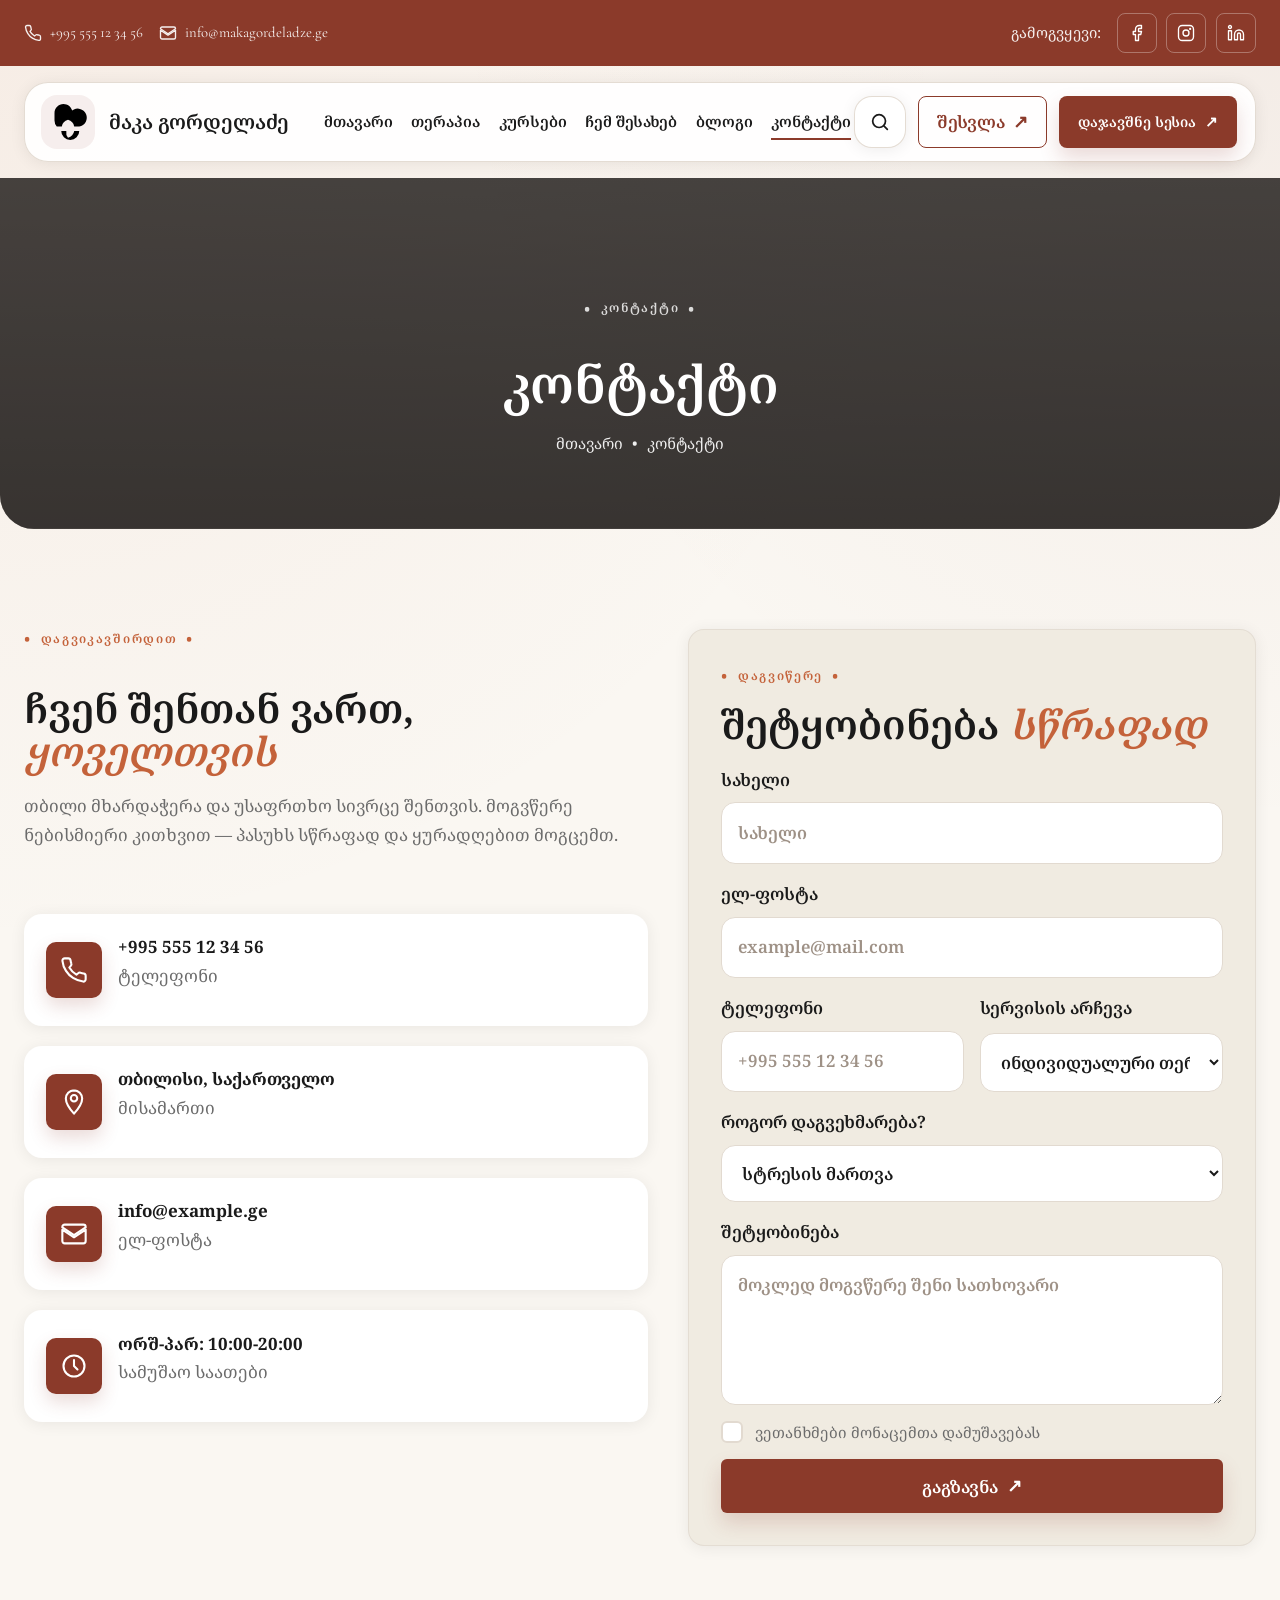
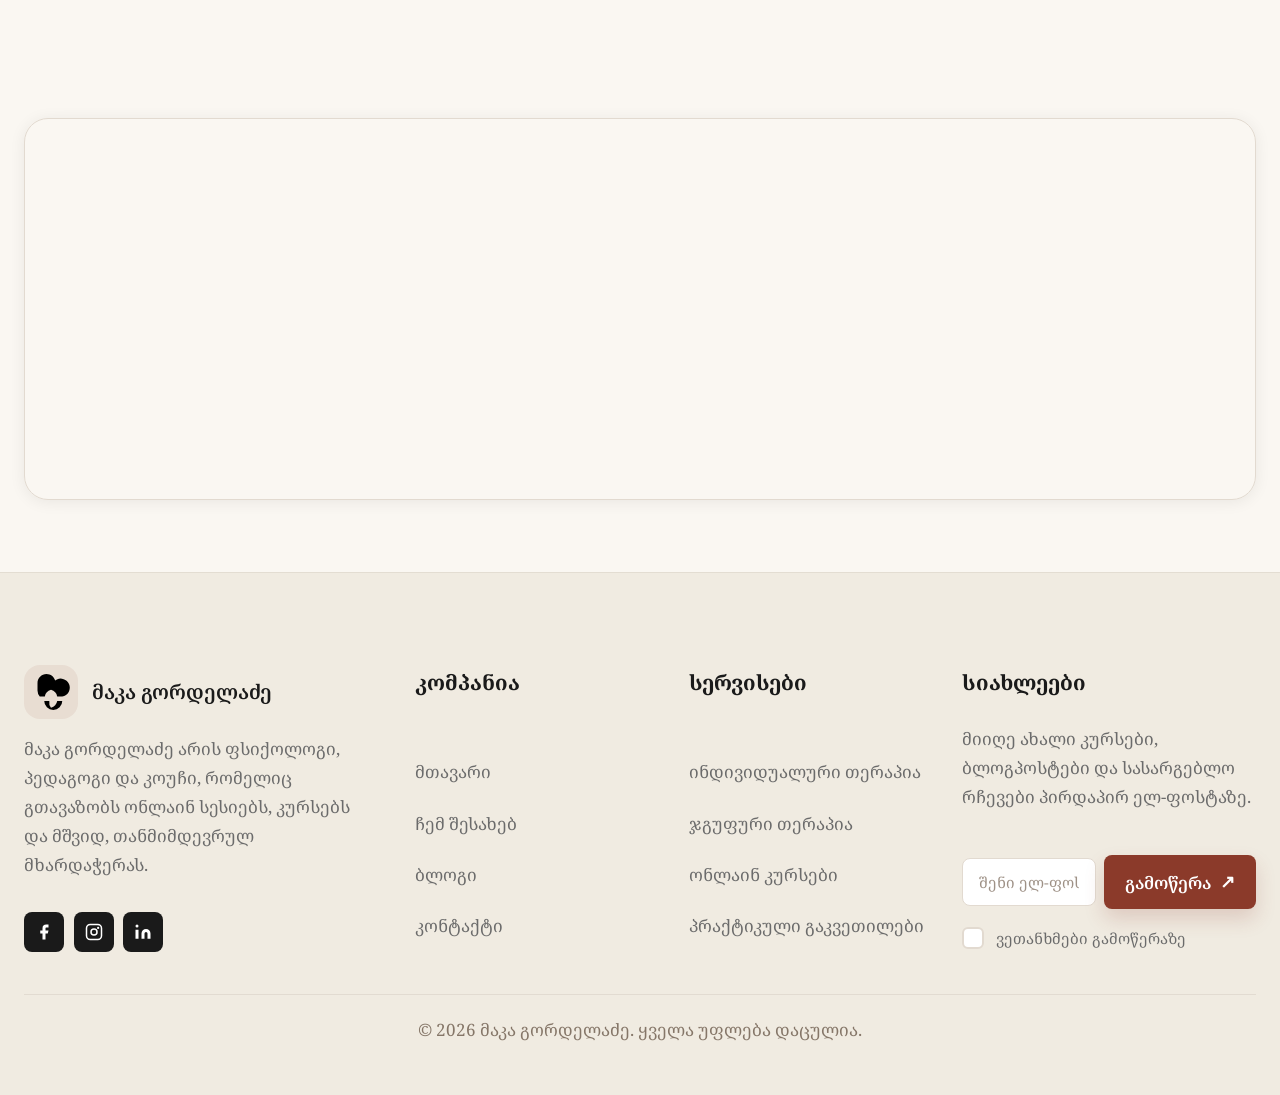
==== contact.html @ b3642e5f "Initial deploy" ====
<!DOCTYPE html>
<html lang="ka">
  <head>
    <meta charset="UTF-8">
    <meta name="viewport" content="width=device-width, initial-scale=1.0">
    <title>კონტაქტი | მაკა გორდელაძე</title>
    <meta name="description" content="დაგვიკავშირდით და მიიღეთ მხარდაჭერა მაკა გორდელაძის ფსიქოლოგიურ და საგანმანათლებლო სერვისებზე.">
    <link rel="stylesheet" href="css/main.css">
    <link rel="stylesheet" href="css/components.css">
    <script src="js/main.js" defer></script>
    <script src="js/auth.js" defer></script>
  </head>
  <body data-page="contact">
    <div data-site-header></div>

    <main class="contact-page">
      <section class="page-hero page-hero--contact">
        <div class="container centered">
          <div class="stack content-width centered animate-on-scroll">
            <span class="section-label" style="justify-content: center; color: rgba(255,255,255,0.82);">კონტაქტი</span>
            <h1>კონტაქტი</h1>
            <div class="breadcrumb" style="justify-content: center;">
              <a href="index.html">მთავარი</a>
              <span class="divider-dot" aria-hidden="true"></span>
              <span>კონტაქტი</span>
            </div>
          </div>
        </div>
      </section>

      <section class="section">
        <div class="container">
          <div class="contact-grid">
            <div class="contact-info stack animate-on-scroll">
              <span class="section-label">დაგვიკავშირდით</span>
              <h2>ჩვენ შენთან ვართ, <em>ყოველთვის</em></h2>
              <p>თბილი მხარდაჭერა და უსაფრთხო სივრცე შენთვის. მოგვწერე ნებისმიერი კითხვით — პასუხს სწრაფად და ყურადღებით მოგცემთ.</p>

              <div class="contact-info__items">
                <div class="contact-info__card">
                  <div class="icon-box">
                    <svg viewBox="0 0 24 24" aria-hidden="true"><path d="M22 16.92v3a2 2 0 0 1-2.18 2 19.77 19.77 0 0 1-8.63-3.07A19.52 19.52 0 0 1 5.15 12.8 19.77 19.77 0 0 1 2.08 4.11 2 2 0 0 1 4.06 2h3a2 2 0 0 1 2 1.72c.12.89.33 1.76.62 2.59a2 2 0 0 1-.45 2.11L8 9.94a16 16 0 0 0 6.06 6.06l1.52-1.23a2 2 0 0 1 2.11-.45c.83.29 1.7.5 2.59.62A2 2 0 0 1 22 16.92z"></path></svg>
                  </div>
                  <div>
                    <strong>+995 555 12 34 56</strong>
                    <p class="muted">ტელეფონი</p>
                  </div>
                </div>
                <div class="contact-info__card">
                  <div class="icon-box">
                    <svg viewBox="0 0 24 24" aria-hidden="true"><path d="M12 2C8.13 2 5 5.13 5 9c0 5.25 7 13 7 13s7-7.75 7-13c0-3.87-3.13-7-7-7zm0 9.5A2.5 2.5 0 1 1 12 6a2.5 2.5 0 0 1 0 5.5z"></path></svg>
                  </div>
                  <div>
                    <strong>თბილისი, საქართველო</strong>
                    <p class="muted">მისამართი</p>
                  </div>
                </div>
                <div class="contact-info__card">
                  <div class="icon-box">
                    <svg viewBox="0 0 24 24" aria-hidden="true"><path d="M4 4h16a2 2 0 0 1 2 2v.4L12 13 2 6.4V6a2 2 0 0 1 2-2z"></path><path d="M22 8.3V18a2 2 0 0 1-2 2H4a2 2 0 0 1-2-2V8.3l9.4 6.27a1 1 0 0 0 1.2 0L22 8.3z"></path></svg>
                  </div>
                  <div>
                    <strong>info@example.ge</strong>
                    <p class="muted">ელ-ფოსტა</p>
                  </div>
                </div>
                <div class="contact-info__card">
                  <div class="icon-box">
                    <svg viewBox="0 0 24 24" aria-hidden="true"><path d="M12 7v5l3 3"></path><circle cx="12" cy="12" r="9"></circle></svg>
                  </div>
                  <div>
                    <strong>ორშ-პარ: 10:00-20:00</strong>
                    <p class="muted">სამუშაო საათები</p>
                  </div>
                </div>
              </div>
            </div>

            <div class="contact-form card animate-on-scroll">
              <span class="section-label">დაგვიწერე</span>
              <h2>შეტყობინება <em>სწრაფად</em></h2>
              <form class="contact-form__body" data-contact-form novalidate>
                <div class="form-grid">
                  <label class="form-field">
                    <span>სახელი</span>
                    <input class="input" type="text" name="name" placeholder="სახელი" required>
                  </label>
                  <label class="form-field">
                    <span>ელ-ფოსტა</span>
                    <input class="input" type="email" name="email" placeholder="example@mail.com" required>
                  </label>
                </div>
                <div class="form-grid form-grid--two">
                  <label class="form-field">
                    <span>ტელეფონი</span>
                    <input class="input" type="tel" name="phone" placeholder="+995 555 12 34 56">
                  </label>
                  <label class="form-field">
                    <span>სერვისის არჩევა</span>
                    <select class="input" name="service">
                      <option>ინდივიდუალური თერაპია</option>
                      <option>ჯგუფური თერაპია</option>
                      <option>კურსები</option>
                      <option>კონსულტაცია</option>
                    </select>
                  </label>
                </div>
                <label class="form-field">
                  <span>როგორ დაგვეხმარება?</span>
                  <select class="input" name="topic">
                    <option>სტრესის მართვა</option>
                    <option>პიროვნული განვითარება</option>
                    <option>ურთიერთობები</option>
                    <option>სხვა</option>
                  </select>
                </label>
                <label class="form-field">
                  <span>შეტყობინება</span>
                  <textarea class="input" name="message" rows="4" placeholder="მოკლედ მოგვწერე შენი სათხოვარი" required></textarea>
                </label>
                <label class="custom-checkbox">
                  <input type="checkbox" id="consent" name="agreement" required>
                  <span class="checkmark"></span>
                  <span class="label-text">ვეთანხმები მონაცემთა დამუშავებას</span>
                </label>
                <button class="btn btn-primary" type="submit">გაგზავნა <span class="btn-arrow">↗</span></button>
                <div class="form-success" data-contact-success hidden>
                  შეტყობინება მიღებულია. პასუხს მალე მიიღებ.
                </div>
              </form>
            </div>
          </div>
        </div>
      </section>

      <section class="section-sm">
        <div class="container">
          <div class="map-card">
            <iframe
              title="Tbilisi Map"
              src="https://maps.google.com/maps?q=Tbilisi,Georgia&output=embed"
              loading="lazy"
            ></iframe>
          </div>
        </div>
      </section>
    </main>

    <div data-site-footer></div>
  </body>
</html>
---- css/main.css ----
@import url("https://fonts.googleapis.com/css2?family=Cormorant+Garamond:wght@400;500;600;700&family=Noto+Serif+Georgian:wght@400;500;600;700&display=swap");

:root {
  --color-bg: #faf7f2;
  --color-bg-alt: #f0ebe1;
  --color-primary: #8b3a2a;
  --color-primary-lt: #c4623a;
  --color-text: #1a1a1a;
  --color-text-muted: #6b6b6b;
  --color-white: #ffffff;
  --color-border: #e2dad0;
  --color-card-bg: #ffffff;
  --color-dark: #201613;
  --color-success: #3f8d5a;
  --color-success-bg: #eef8f1;
  --color-warning: #b67a21;
  --color-warning-bg: #fff6e8;
  --color-error: #b4463a;
  --color-error-bg: #fff0ee;
  --color-overlay: rgba(17, 14, 12, 0.54);
  --shadow: 0 2px 16px rgba(0, 0, 0, 0.07);
  --shadow-lg: 0 18px 42px rgba(37, 25, 19, 0.12);
  --radius-xs: 6px;
  --radius-sm: 10px;
  --radius-md: 16px;
  --radius-lg: 24px;
  --radius-round: 999px;
  --container: 1280px;
  --header-offset: 112px;
  --search-dropdown-top: 112px;
  --transition: 0.26s ease;
}

*,
*::before,
*::after {
  box-sizing: border-box;
}

html {
  scroll-behavior: smooth;
}

body {
  margin: 0;
  min-height: 100vh;
  background:
    radial-gradient(circle at top left, rgba(196, 98, 58, 0.07), transparent 32%),
    radial-gradient(circle at top right, rgba(139, 58, 42, 0.06), transparent 28%),
    var(--color-bg);
  color: var(--color-text-muted);
  font-family: "Noto Serif Georgian", Georgia, serif;
  font-size: 17px;
  line-height: 1.7;
  text-rendering: optimizeLegibility;
}

:lang(ka),
body,
p,
a,
li,
span,
button,
input,
select,
textarea,
nav {
  font-family: "Noto Serif Georgian", Georgia, serif;
}

h1,
h2,
h3,
h4,
h5,
h6 {
  font-family: "Cormorant Garamond", "Noto Serif Georgian", Georgia, serif;
}

:lang(en),
:lang(la),
:lang(fr),
:lang(de),
.latin,
[data-latin] {
  font-family: "Cormorant Garamond", Georgia, serif;
}

body.modal-open,
body.nav-open,
body.is-locked {
  overflow: hidden;
}

::selection {
  background: rgba(196, 98, 58, 0.24);
  color: var(--color-text);
}

img,
picture,
video,
iframe,
svg {
  display: block;
  max-width: 100%;
}

img,
picture,
video,
iframe {
  border-radius: var(--radius-md);
  object-fit: cover;
}

a {
  color: inherit;
  text-decoration: none;
  transition:
    color var(--transition),
    border-color var(--transition),
    opacity var(--transition),
    transform var(--transition);
}

a:hover {
  color: var(--color-primary);
}

button,
input,
select,
textarea {
  font: inherit;
}

button {
  padding: 0;
  border: 0;
  background: none;
  color: inherit;
  cursor: pointer;
}

input,
select,
textarea {
  width: 100%;
  border: 1px solid var(--color-border);
  border-radius: 14px;
  background: var(--color-white);
  color: var(--color-text);
  padding: 0.95rem 1rem;
  transition:
    border-color var(--transition),
    box-shadow var(--transition),
    background-color var(--transition);
}

input::placeholder,
textarea::placeholder {
  color: #9e9186;
}

input:focus,
select:focus,
textarea:focus,
button:focus-visible,
a:focus-visible {
  outline: none;
  border-color: rgba(139, 58, 42, 0.45);
  box-shadow: 0 0 0 4px rgba(139, 58, 42, 0.12);
}

textarea {
  min-height: 150px;
  resize: vertical;
}

hr {
  margin: 0;
  border: 0;
  border-top: 1px solid rgba(226, 218, 208, 0.9);
}

ul,
ol {
  margin: 0;
  padding: 0;
  list-style: none;
}

p {
  margin: 0 0 1rem;
}

h1,
h2,
h3,
h4,
h5,
h6 {
  margin: 0;
  color: var(--color-text);
  font-weight: 600;
  line-height: 1.08;
}

h1 {
  font-size: clamp(3rem, 4.2vw, 52px);
}

h2 {
  font-size: clamp(2.25rem, 3.4vw, 40px);
}

h3 {
  font-size: clamp(1.55rem, 2.4vw, 26px);
}

h4 {
  font-size: clamp(1.2rem, 1.8vw, 22px);
}

em {
  color: var(--color-primary-lt);
  font-style: italic;
}

strong {
  color: var(--color-text);
}

code {
  padding: 0.12rem 0.42rem;
  border-radius: 8px;
  background: rgba(139, 58, 42, 0.08);
  color: var(--color-primary);
  font-family: "Courier New", Courier, monospace;
  font-size: 0.92em;
}

.container {
  width: min(100% - 48px, var(--container));
  margin-inline: auto;
}

.section {
  padding: 100px 0;
}

.section-sm {
  padding: 72px 0;
}

.section-alt {
  background: var(--color-bg-alt);
}

.section-dark {
  background: var(--color-dark);
  color: rgba(255, 255, 255, 0.82);
}

.section-dark h1,
.section-dark h2,
.section-dark h3,
.section-dark h4,
.section-dark strong {
  color: var(--color-white);
}

.stack {
  display: grid;
  gap: 1.25rem;
}

.stack-sm {
  display: grid;
  gap: 0.75rem;
}

.cluster {
  display: flex;
  align-items: center;
  flex-wrap: wrap;
  gap: 0.75rem;
}

.space-between {
  display: flex;
  align-items: center;
  justify-content: space-between;
  gap: 1.5rem;
}

.grid {
  display: grid;
  gap: 1.5rem;
}

.grid-2 {
  grid-template-columns: repeat(2, minmax(0, 1fr));
}

.grid-3 {
  grid-template-columns: repeat(3, minmax(0, 1fr));
}

.grid-4 {
  grid-template-columns: repeat(4, minmax(0, 1fr));
}

.auto-grid {
  display: grid;
  grid-template-columns: repeat(auto-fit, minmax(250px, 1fr));
  gap: 1.5rem;
}

.split-layout {
  display: grid;
  grid-template-columns: minmax(0, 1fr) minmax(320px, 0.95fr);
  gap: clamp(2rem, 4vw, 4.5rem);
  align-items: center;
}

.split-layout--wide {
  grid-template-columns: minmax(0, 1.1fr) minmax(0, 0.9fr);
}

.content-width {
  width: min(100%, 760px);
}

.centered {
  text-align: center;
  margin-inline: auto;
}

.section-label {
  display: inline-flex;
  align-items: center;
  gap: 0.55rem;
  margin-bottom: 1rem;
  color: var(--color-primary-lt);
  text-transform: uppercase;
  letter-spacing: 0.14em;
  font-size: 0.76rem;
  font-weight: 600;
}

.section-label::before,
.section-label::after {
  content: "•";
  font-size: 1rem;
  line-height: 1;
}

.section-heading {
  display: grid;
  gap: 1.15rem;
  margin-bottom: 2.25rem;
}

.section-heading p {
  width: min(100%, 650px);
}

.muted {
  color: var(--color-text-muted);
}

.lead {
  font-size: 1.1rem;
}

.eyebrow {
  color: var(--color-primary-lt);
  font-size: 0.88rem;
  letter-spacing: 0.08em;
  text-transform: uppercase;
}

.surface {
  background: rgba(255, 255, 255, 0.72);
  backdrop-filter: blur(8px);
  border: 1px solid rgba(226, 218, 208, 0.85);
  box-shadow: var(--shadow);
}

.card {
  background: var(--color-card-bg);
  border: 1px solid rgba(226, 218, 208, 0.8);
  border-radius: var(--radius-md);
  box-shadow: var(--shadow);
  padding: clamp(1.35rem, 3vw, 2rem);
}

.card--accent {
  background:
    linear-gradient(180deg, rgba(139, 58, 42, 0.94), rgba(111, 41, 29, 0.92)),
    var(--color-primary);
  border-color: transparent;
  color: rgba(255, 255, 255, 0.88);
}

.card--accent h2,
.card--accent h3,
.card--accent h4,
.card--accent strong {
  color: var(--color-white);
}

.card--soft {
  background: linear-gradient(180deg, #fffefb 0%, #faf4ec 100%);
}

.media-frame {
  position: relative;
  overflow: hidden;
  border-radius: var(--radius-lg);
  box-shadow: var(--shadow-lg);
}

.media-frame img,
.media-frame video,
.media-frame iframe {
  width: 100%;
  height: 100%;
}

.overlay-card {
  position: relative;
  overflow: hidden;
  isolation: isolate;
}

.overlay-card::after {
  content: "";
  position: absolute;
  inset: 0;
  background: linear-gradient(180deg, rgba(19, 15, 13, 0.08), rgba(19, 15, 13, 0.78));
  z-index: 0;
}

.overlay-card > * {
  position: relative;
  z-index: 1;
}

.badge,
.pill {
  display: inline-flex;
  align-items: center;
  justify-content: center;
  gap: 0.35rem;
  padding: 0.45rem 0.82rem;
  border-radius: var(--radius-round);
  font-size: 0.82rem;
  line-height: 1;
  font-weight: 600;
}

.badge {
  background: rgba(139, 58, 42, 0.08);
  color: var(--color-primary);
}

.badge-free {
  background: rgba(63, 141, 90, 0.12);
  color: var(--color-success);
}

.badge-paid {
  background: rgba(139, 58, 42, 0.12);
  color: var(--color-primary);
}

.badge-warning {
  background: rgba(182, 122, 33, 0.12);
  color: var(--color-warning);
}

.pill-outline {
  border: 1px solid rgba(139, 58, 42, 0.18);
  background: transparent;
  color: var(--color-primary);
}

.btn {
  display: inline-flex;
  align-items: center;
  justify-content: center;
  gap: 0.55rem;
  min-height: 54px;
  padding: 14px 28px;
  border-radius: var(--radius-xs);
  border: 1px solid transparent;
  font-weight: 600;
  line-height: 1;
  transition:
    transform var(--transition),
    background-color var(--transition),
    color var(--transition),
    box-shadow var(--transition),
    border-color var(--transition);
}

.btn:hover {
  transform: translateY(-2px);
}

.btn:active {
  transform: translateY(0);
}

.btn-primary {
  background: var(--color-primary);
  color: var(--color-white);
  box-shadow: 0 10px 20px rgba(139, 58, 42, 0.18);
}

.btn-primary:hover {
  background: #7b3123;
  color: var(--color-white);
}

.btn-outline {
  border-color: var(--color-primary);
  color: var(--color-primary);
  background: transparent;
}

.btn-outline:hover {
  background: rgba(139, 58, 42, 0.07);
}

.btn-light {
  background: var(--color-white);
  color: var(--color-text);
  box-shadow: var(--shadow);
}

.btn-round {
  width: 92px;
  height: 92px;
  padding: 0;
  border-radius: 50%;
}

.btn-arrow {
  font-size: 1.05em;
  line-height: 1;
}

.link-arrow {
  display: inline-flex;
  align-items: center;
  gap: 0.45rem;
  color: var(--color-primary);
  font-weight: 600;
}

.link-arrow:hover {
  gap: 0.7rem;
}

.icon-box {
  flex: 0 0 auto;
  width: 56px;
  height: 56px;
  display: inline-flex;
  align-items: center;
  justify-content: center;
  background: var(--color-primary);
  border-radius: var(--radius-sm);
  box-shadow: 0 8px 18px rgba(139, 58, 42, 0.18);
}

.icon-box svg {
  width: 28px;
  height: 28px;
  fill: none;
  stroke: var(--color-white);
  stroke-width: 1.8;
  stroke-linecap: round;
  stroke-linejoin: round;
}

.icon-row {
  display: grid;
  grid-template-columns: auto 1fr;
  gap: 1rem;
  align-items: start;
}

.feature-item {
  display: grid;
  gap: 0.45rem;
}

.field {
  display: grid;
  gap: 0.45rem;
}

.field-label {
  color: var(--color-text);
  font-weight: 600;
}

.required-mark {
  margin-inline-start: 0.15em;
  color: var(--color-primary);
  font-family: "Segoe UI Symbol", "Segoe UI", Arial, sans-serif;
}

.input-row {
  display: grid;
  grid-template-columns: repeat(2, minmax(0, 1fr));
  gap: 1rem;
}

.help-text {
  font-size: 0.88rem;
  color: var(--color-text-muted);
}

.error-text {
  color: var(--color-error);
  font-size: 0.9rem;
}

.check-list {
  display: grid;
  gap: 0.9rem;
}

.check-list li {
  display: flex;
  align-items: flex-start;
  gap: 0.7rem;
}

.check-list li::before {
  content: "✓";
  display: inline-flex;
  align-items: center;
  justify-content: center;
  width: 1.35rem;
  height: 1.35rem;
  margin-top: 0.12rem;
  border-radius: 50%;
  background: rgba(63, 141, 90, 0.12);
  color: var(--color-success);
  font-size: 0.88rem;
  line-height: 1;
}

.stats-grid {
  display: grid;
  grid-template-columns: repeat(auto-fit, minmax(170px, 1fr));
  gap: 1rem;
}

.stat-card {
  padding: 1.35rem;
  border: 1px solid rgba(226, 218, 208, 0.85);
  border-radius: 18px;
  background: var(--color-white);
  box-shadow: var(--shadow);
}

.stat-card strong {
  display: block;
  margin-bottom: 0.35rem;
  font-size: 1.7rem;
}

.progress {
  width: 100%;
  height: 10px;
  border-radius: var(--radius-round);
  background: rgba(139, 58, 42, 0.12);
  overflow: hidden;
}

.progress > span {
  display: block;
  height: 100%;
  border-radius: inherit;
  background: linear-gradient(90deg, var(--color-primary), var(--color-primary-lt));
}

.page-hero {
  position: relative;
  min-height: 320px;
  padding: 120px 0 72px;
  color: var(--color-white);
}

.page-hero::before {
  content: "";
  position: absolute;
  inset: 0;
  background: var(--color-overlay);
}

.page-hero > .container {
  position: relative;
  z-index: 1;
}

.page-hero h1,
.page-hero h2,
.page-hero .breadcrumb {
  color: var(--color-white);
}

.breadcrumb {
  display: inline-flex;
  flex-wrap: wrap;
  align-items: center;
  gap: 0.55rem;
  font-size: 0.95rem;
  opacity: 0.92;
}

.divider-dot::before {
  content: "•";
}

.site-header {
  position: sticky;
  top: 0;
  z-index: 70;
  transition: transform var(--transition);
}

.topbar {
  background: var(--color-primary);
  color: rgba(255, 255, 255, 0.92);
}

.topbar__inner,
.navbar__inner,
.footer__bottom {
  width: min(100% - 48px, var(--container));
  margin-inline: auto;
}

.topbar__inner {
  display: flex;
  align-items: center;
  justify-content: space-between;
  gap: 1rem;
  padding: 0.8rem 0;
  font-size: 0.92rem;
}

.navbar {
  padding: 1rem 0 1.05rem;
}

.navbar__inner {
  display: flex;
  align-items: center;
  gap: clamp(1rem, 1.8vw, 1.6rem);
  min-height: 80px;
  padding: 0.72rem 1.15rem 0.72rem 1rem;
  position: relative;
  overflow: visible;
}

.navbar-shell {
  background: rgba(255, 255, 255, 0.92);
  border: 1px solid rgba(226, 218, 208, 0.92);
  border-radius: var(--radius-lg);
  box-shadow: var(--shadow);
}

.nav-content {
  display: flex;
  align-items: center;
  width: 100%;
  gap: clamp(1rem, 1.8vw, 1.6rem);
  transition: opacity 0.2s ease;
}

.nav-content.is-hidden {
  opacity: 0;
  pointer-events: none;
}

.nav-search-bar {
  display: flex;
  align-items: center;
  gap: 12px;
  width: min(100% - 48px, var(--container));
  margin: 0 auto;
  max-height: 0;
  overflow: hidden;
  padding: 0;
  background: var(--color-white);
  border-radius: 12px;
  box-shadow: 0 4px 16px rgba(0, 0, 0, 0.08);
  opacity: 0;
  pointer-events: none;
  transition: max-height 0.25s ease, opacity 0.25s ease, padding 0.25s ease, margin 0.25s ease;
}

.nav-search-bar.is-open,
.nav-search-bar.search-open {
  margin: 8px auto 0;
  max-height: 80px;
  padding: 12px 20px;
  opacity: 1;
  pointer-events: all;
}

.nav-search-bar__inner {
  flex: 1;
  width: 100%;
}

.nav-search-field {
  position: relative;
  width: 100%;
}

.nav-search-field__icon {
  position: absolute;
  left: 14px;
  top: 50%;
  width: 20px;
  height: 20px;
  color: var(--color-text-muted);
  transform: translateY(-50%);
  pointer-events: none;
}

.nav-search-field__icon svg {
  width: 20px;
  height: 20px;
  stroke: currentColor;
}

.nav-search-input {
  width: 100%;
  height: 44px;
  border: 1.5px solid var(--color-border);
  border-radius: 10px;
  padding: 0 16px 0 44px;
  background: var(--color-bg);
  outline: none;
  font-size: 16px;
  color: var(--color-text);
  transition: border-color 0.25s ease, box-shadow 0.25s ease;
}

.nav-search-input:focus {
  border-color: var(--color-primary);
  box-shadow: 0 0 0 4px rgba(139, 58, 42, 0.08);
}

.nav-search-close {
  width: 40px;
  height: 40px;
  flex: 0 0 auto;
  border-radius: 50%;
  display: inline-flex;
  align-items: center;
  justify-content: center;
  background: var(--color-bg-alt);
  color: var(--color-text);
  transition: background var(--transition), color var(--transition);
}

.nav-search-close svg {
  width: 20px;
  height: 20px;
  stroke: currentColor;
}

.nav-search-close:hover {
  background: var(--color-border);
}

.nav-search-results {
  position: fixed;
  top: var(--search-dropdown-top);
  left: 50%;
  width: min(calc(100% - 48px), var(--container));
  padding: 8px 0;
  border-radius: 0 0 16px 16px;
  background: var(--color-white);
  box-shadow: 0 8px 24px rgba(0, 0, 0, 0.1);
  max-height: 300px;
  overflow-y: auto;
  opacity: 0;
  pointer-events: none;
  transform: translateX(-50%) translateY(-8px);
  transition: opacity 0.25s ease, transform 0.25s ease;
  z-index: 998;
}

.nav-search-results.is-visible {
  opacity: 1;
  pointer-events: auto;
  transform: translateX(-50%) translateY(0);
}

.nav-search-result {
  display: flex;
  align-items: center;
  justify-content: space-between;
  gap: 0.9rem;
  padding: 12px 20px;
  border-radius: 8px;
  color: var(--color-text);
  transition: background var(--transition);
}

.nav-search-result:hover {
  background: var(--color-bg-alt);
}

.nav-search-result__title {
  color: var(--color-text);
  font-weight: 600;
}

.nav-search-result__tag {
  flex: 0 0 auto;
  display: inline-flex;
  align-items: center;
  justify-content: center;
  padding: 0.32rem 0.7rem;
  border-radius: 999px;
  background: rgba(139, 58, 42, 0.08);
  color: var(--color-primary);
  font-size: 0.76rem;
  line-height: 1;
  white-space: nowrap;
}

.nav-search-empty {
  padding: 14px 16px;
  color: var(--color-text-muted);
  text-align: center;
}

.site-logo {
  display: inline-flex;
  align-items: center;
  flex: 0 0 auto;
  gap: 0.9rem;
  color: var(--color-text);
  font-size: 20px;
  font-weight: 600;
  white-space: nowrap;
  padding-inline-end: 0.35rem;
}

.site-logo span:last-child {
  white-space: nowrap;
  font-size: 20px;
}

.site-logo__mark {
  width: 54px;
  height: 54px;
  display: inline-flex;
  align-items: center;
  justify-content: center;
  border-radius: 16px;
  background: rgba(139, 58, 42, 0.08);
  color: var(--color-primary);
}

.nav-links {
  display: flex;
  align-items: center;
  flex: 0 1 auto;
  justify-content: flex-start;
  gap: clamp(1rem, 1.45vw, 1.5rem);
  margin-inline-end: auto;
  min-width: 0;
  padding-inline: 0.35rem 0.6rem;
  transition: opacity 0.2s ease;
}

.nav-link {
  position: relative;
  color: var(--color-text);
  font-weight: 600;
  white-space: nowrap;
  font-size: 15px;
  line-height: 1.1;
  padding-block: 0.3rem;
}

.nav-link::after {
  content: "";
  position: absolute;
  left: 0;
  bottom: -0.35rem;
  width: 100%;
  height: 2px;
  background: var(--color-primary);
  transform: scaleX(0);
  transform-origin: center;
  transition: transform var(--transition);
}

.nav-link.is-active::after {
  transform: scaleX(1);
}

.nav-link:hover {
  color: var(--color-primary);
}

.nav-actions {
  display: flex;
  align-items: center;
  flex: 0 0 auto;
  justify-content: flex-end;
  gap: 0.72rem;
  transition: opacity 0.2s ease;
}

.header-search {
  position: relative;
  display: inline-flex;
  align-items: center;
  flex: 0 0 auto;
}

.nav-actions .btn.btn-primary {
  white-space: nowrap;
  min-height: 52px;
  padding: 10px 18px;
  border-radius: 8px;
  font-size: 14px;
}

.profile-button {
  min-height: 52px;
  padding: 10px 18px;
  border-color: var(--color-primary);
  border-radius: 8px;
  white-space: nowrap;
}

.social-links {
  display: inline-flex;
  align-items: center;
  gap: 0.6rem;
}

.social-link {
  width: 40px;
  height: 40px;
  display: inline-flex;
  align-items: center;
  justify-content: center;
  border-radius: 8px;
  color: var(--color-white);
  text-decoration: none;
  transition: background var(--transition), color var(--transition), transform var(--transition);
}

.social-link:link,
.social-link:visited,
.social-link:hover,
.social-link:focus-visible,
.social-link:active {
  color: var(--color-white);
}

.social-link svg,
.social-link i,
.social-link [class*="icon"] {
  color: currentColor;
  flex-shrink: 0;
}

.social-link svg [fill]:not([fill="none"]) {
  fill: currentColor;
}

.social-link svg [stroke]:not([stroke="none"]) {
  stroke: currentColor;
}

.social-link--header {
  border: 1px solid rgba(255, 255, 255, 0.3);
  color: var(--color-white);
}

.social-link--header:hover,
.social-link--header:focus-visible {
  background: rgba(255, 255, 255, 0.15);
  color: var(--color-white);
}

.social-link--footer {
  border: 1px solid rgba(26, 26, 26, 0.2);
  background: #1a1a1a;
  color: var(--color-white);
}

.social-link--footer:hover,
.social-link--footer:focus-visible {
  background: var(--color-primary);
  color: var(--color-white);
}

.social-link:hover {
  transform: translateY(-2px);
}

.site-footer {
  background: var(--color-bg-alt);
  border-top: 1px solid rgba(226, 218, 208, 0.84);
}

.footer__main {
  padding: 92px 0 42px;
}

.footer__grid {
  display: grid;
  grid-template-columns: 1.2fr 0.8fr 0.8fr 1fr;
  gap: clamp(1.5rem, 3vw, 3rem);
}

.footer__column {
  display: grid;
  gap: 1rem;
}

.footer__title {
  font-size: 1.3rem;
  color: var(--color-text);
}

.footer__links {
  display: grid;
  gap: 0.75rem;
}

.footer__bottom {
  padding: 1.35rem 0 2.1rem;
  border-top: 1px solid rgba(226, 218, 208, 0.9);
  text-align: center;
  color: #857668;
}

.newsletter-form {
  display: grid;
  gap: 0.85rem;
}

.newsletter-form__row {
  display: flex;
  gap: 8px;
  align-items: center;
}

.newsletter-form__row input {
  flex: 1;
  height: 48px;
  border-radius: 8px;
  padding: 0 16px;
  border: 1px solid var(--color-border);
  font-size: 15px;
}

.newsletter-form__row button {
  height: 48px;
  padding: 0 20px;
  border-radius: 8px;
  white-space: nowrap;
}

.slider-controls {
  display: inline-flex;
  align-items: center;
  gap: 0.75rem;
}

.slider-arrow {
  width: 56px;
  height: 56px;
  border-radius: 18px;
  background: var(--color-primary);
  color: var(--color-white);
  box-shadow: 0 10px 18px rgba(139, 58, 42, 0.2);
}

.slider-arrow:hover {
  background: #7b3123;
  color: var(--color-white);
}

.slider-dots {
  display: inline-flex;
  align-items: center;
  gap: 0.55rem;
}

.slider-dot {
  width: 11px;
  height: 11px;
  border-radius: 50%;
  background: rgba(139, 58, 42, 0.22);
}

.slider-dot.is-active {
  width: 28px;
  border-radius: var(--radius-round);
  background: var(--color-primary);
}

.feature-rows {
  display: grid;
  gap: 1rem;
}

.feature-row {
  display: grid;
  grid-template-columns: auto minmax(0, 1fr) minmax(0, 0.9fr);
  gap: 1.1rem;
  align-items: start;
  padding: 1.25rem 0;
}

.feature-row h4 {
  padding-top: 0.35rem;
}

.image-card {
  position: relative;
  min-height: 320px;
  padding: 1.6rem;
  border-radius: var(--radius-lg);
  overflow: hidden;
  color: var(--color-white);
  isolation: isolate;
  box-shadow: var(--shadow-lg);
}

.image-card::after {
  content: "";
  position: absolute;
  inset: 0;
  background: linear-gradient(to top, rgba(0, 0, 0, 0.8) 0%, rgba(0, 0, 0, 0.3) 50%, rgba(0, 0, 0, 0.1) 100%);
  z-index: 0;
}

.image-card > * {
  position: relative;
  z-index: 1;
}

.image-card__media {
  position: absolute;
  inset: 0;
  z-index: -1;
}

.image-card__media img {
  width: 100%;
  height: 100%;
}

.image-card__footer {
  display: flex;
  align-items: flex-end;
  justify-content: space-between;
  gap: 1rem;
  min-height: 100%;
}

.table-wrap {
  overflow: auto hidden;
  border-radius: var(--radius-md);
  box-shadow: var(--shadow);
}

.table {
  width: 100%;
  border-collapse: collapse;
  min-width: 720px;
  background: var(--color-white);
}

.table th,
.table td {
  padding: 1rem 1.1rem;
  border-bottom: 1px solid rgba(226, 218, 208, 0.78);
  text-align: left;
}

.table th {
  color: var(--color-text);
  background: #f8f3ec;
}

.table tr:last-child td {
  border-bottom: 0;
}

.empty-state {
  padding: 2rem;
  border: 1px dashed rgba(139, 58, 42, 0.22);
  border-radius: var(--radius-md);
  text-align: center;
  background: rgba(255, 255, 255, 0.65);
}

.animate-on-scroll {
  opacity: 0;
  transform: translateY(28px);
  transition:
    opacity 0.6s ease,
    transform 0.6s ease;
}

.animate-on-scroll.visible {
  opacity: 1;
  transform: translateY(0);
}

.hide {
  display: none !important;
}

.text-center {
  text-align: center;
}

.w-full {
  width: 100%;
}

section[id] {
  scroll-margin-top: calc(var(--header-offset) + 24px);
}

.topbar__info,
.topbar__social {
  display: flex;
  align-items: center;
  flex-wrap: wrap;
  gap: 1rem;
}

.topbar__info a,
.topbar__social a,
.topbar__social span {
  display: inline-flex;
  align-items: center;
  gap: 0.5rem;
}

.topbar__info a,
.topbar__social a {
  color: inherit;
  text-decoration: none;
}

.topbar__info a:hover,
.topbar__social a:hover,
.topbar__info a:focus-visible,
.topbar__social a:focus-visible {
  color: inherit;
  text-decoration: underline;
}

.topbar__info a:focus-visible,
.topbar__social a:focus-visible {
  border-color: transparent;
  box-shadow: none;
}

.topbar__info svg,
.topbar__social svg {
  width: 18px;
  height: 18px;
  stroke: currentColor;
  fill: none;
  stroke-width: 1.8;
  stroke-linecap: round;
  stroke-linejoin: round;
}

.nav-search {
  width: 52px;
  height: 52px;
  display: inline-flex;
  align-items: center;
  justify-content: center;
  flex: 0 0 auto;
  border-radius: 18px;
  border: 1px solid rgba(226, 218, 208, 0.92);
  background: var(--color-white);
  color: var(--color-text);
  box-shadow: var(--shadow);
}

.nav-search.is-active {
  background: var(--color-bg-alt);
  border-radius: 8px;
}

.nav-search svg {
  width: 22px;
  height: 22px;
  stroke: currentColor;
  fill: none;
  stroke-width: 1.9;
  stroke-linecap: round;
  stroke-linejoin: round;
}

.nav-search:hover {
  color: var(--color-primary);
  transform: translateY(-2px);
}

.home-hero {
  padding-top: 28px;
  padding-bottom: 24px;
}

.home-hero .container {
  padding-left: 24px;
}

.home-hero + .section-sm {
  padding-top: 24px;
}

.hero-slider {
  position: relative;
}

.hero-slider__frame {
  position: relative;
  min-height: min(82vh, 760px);
  border-radius: 36px;
  overflow: hidden;
  background: linear-gradient(180deg, #f5eee5 0%, #e9ddd0 100%);
  box-shadow: var(--shadow-lg);
}

.hero-slide {
  position: absolute;
  inset: 0;
  display: grid;
  grid-template-columns: minmax(0, 1.08fr) minmax(0, 0.92fr);
  opacity: 0;
  visibility: hidden;
  transform: scale(1.015);
  transition:
    opacity 0.75s ease,
    visibility 0.75s ease,
    transform 0.75s ease;
}

.hero-slide.is-active {
  opacity: 1;
  visibility: visible;
  transform: scale(1);
}

.hero-slide__media {
  position: relative;
  min-height: 100%;
}

.hero-slide__media::after {
  content: "";
  position: absolute;
  inset: 0;
  background: linear-gradient(90deg, rgba(17, 14, 12, 0.02), rgba(17, 14, 12, 0.18));
}

.hero-slide__media img {
  width: 100%;
  height: 100%;
  border-radius: 16px;
}

.hero-slide__content {
  display: flex;
  align-items: center;
  padding: clamp(2rem, 5vw, 4.5rem);
  background:
    radial-gradient(circle at top right, rgba(196, 98, 58, 0.16), transparent 34%),
    linear-gradient(135deg, rgba(255, 255, 255, 0.94), rgba(250, 247, 242, 0.82));
}

.hero-slide__panel {
  width: min(100%, 470px);
  display: grid;
  gap: 1.4rem;
}

.hero-slide__title {
  display: grid;
  gap: 0.45rem;
}

.hero-slide__title span {
  display: block;
}

.hero-slide__summary {
  max-width: 43ch;
  margin: 0;
}

.hero-slide__actions {
  display: flex;
  align-items: center;
  flex-wrap: wrap;
  gap: 0.9rem;
}

.hero-stats {
  display: flex;
  flex-direction: row;
  gap: 12px;
  margin-top: 24px;
  width: 100%;
  flex-wrap: nowrap;
}

.hero-stat-card {
  flex: 1;
  min-width: 0;
}

.hero-slide__mini-card {
  padding: 16px 20px;
  border-radius: 12px;
  background: var(--color-white);
  box-shadow: 0 2px 12px rgba(0, 0, 0, 0.08);
}

.hero-slide__mini-card strong {
  display: block;
  font-size: 24px;
  font-weight: 700;
  color: var(--color-text);
  white-space: nowrap;
}

.hero-slide__mini-card span {
  font-size: 13px;
  color: var(--color-text-muted);
}

.hero-slider__controls {
  position: absolute;
  inset-inline: 1.5rem;
  inset-block-start: 50%;
  z-index: 2;
  display: flex;
  align-items: center;
  justify-content: space-between;
  transform: translateY(-50%);
  pointer-events: none;
}

.hero-slider__controls .slider-arrow {
  pointer-events: auto;
}

.hero-slider__footer {
  position: static;
  margin-top: 16px;
  z-index: 2;
  display: flex;
  align-items: center;
  justify-content: space-between;
  gap: 1rem;
}

.hero-slider__note {
  padding: 0.85rem 1rem;
  border-radius: 999px;
  background: rgba(255, 255, 255, 0.82);
  color: var(--color-text);
  box-shadow: var(--shadow);
}

.partners-band {
  position: relative;
  z-index: 1;
  overflow: hidden;
  padding: 1.2rem 0;
  border-block: 1px solid rgba(226, 218, 208, 0.9);
  background: rgba(255, 255, 255, 0.62);
}

.partners-band::before,
.partners-band::after {
  content: "";
  position: absolute;
  top: 0;
  bottom: 0;
  width: 120px;
  z-index: 1;
}

.partners-band::before {
  left: 0;
  background: linear-gradient(90deg, var(--color-bg), rgba(250, 247, 242, 0));
}

.partners-band::after {
  right: 0;
  background: linear-gradient(270deg, var(--color-bg), rgba(250, 247, 242, 0));
}

.partners-band__track {
  display: flex;
  align-items: center;
  gap: 1.25rem;
  width: max-content;
  animation: partner-marquee 30s linear infinite;
}

.partner-logo {
  min-width: 180px;
  padding: 1rem 1.5rem;
  border-radius: 18px;
  border: 1px solid rgba(226, 218, 208, 0.74);
  background: rgba(255, 255, 255, 0.8);
  color: var(--color-text-muted);
  text-align: center;
  font-family: "Cormorant Garamond", serif;
  font-size: 18px;
  font-weight: 700;
  letter-spacing: 2px;
  text-transform: none;
  opacity: 0.6;
}

.about-section__grid {
  align-items: stretch;
}

.about-section__image img {
  width: 100%;
  height: 100%;
  min-height: 620px;
}

.about-features {
  display: grid;
  grid-template-columns: repeat(2, minmax(0, 1fr));
  gap: 1.1rem;
}

.about-feature {
  display: grid;
  gap: 0.9rem;
}

.about-feature h3 {
  font-size: 1.45rem;
}

.section-heading--inline {
  display: flex;
  align-items: flex-end;
  justify-content: space-between;
  gap: 1.5rem;
  margin-bottom: 2.25rem;
}

.section-heading--inline .section-heading {
  margin-bottom: 0;
}

.carousel {
  --visible-count: 3;
  --carousel-gap: 24px;
  display: grid;
  gap: 1.5rem;
}

.carousel__header {
  display: flex;
  align-items: center;
  justify-content: space-between;
  gap: 1rem;
}

.carousel__viewport {
  overflow: hidden;
}

.carousel__track {
  display: flex;
  gap: var(--carousel-gap);
  transition: transform 0.55s ease;
  will-change: transform;
}

.carousel__track > * {
  flex: 0 0 calc((100% - (var(--carousel-gap) * (var(--visible-count) - 1))) / var(--visible-count));
  min-width: 0;
}

.carousel__footer {
  display: flex;
  align-items: center;
  justify-content: center;
}

.carousel__footer .slider-dots {
  justify-content: center;
}

.carousel .slider-arrow[disabled] {
  opacity: 0.35;
  cursor: default;
  transform: none;
}

.service-card {
  display: grid;
  gap: 1.35rem;
  height: 100%;
}

.service-card__image {
  overflow: hidden;
  border-radius: 24px;
}

.service-card__image img {
  width: 100%;
  aspect-ratio: 4 / 3;
  transition: transform 0.55s ease;
}

.service-card:hover .service-card__image img {
  transform: scale(1.04);
}

.service-card__body {
  display: grid;
  gap: 1rem;
}

.service-grid {
  display: grid;
  grid-template-columns: repeat(2, minmax(0, 1fr));
  gap: 1.5rem;
}

.service-grid .image-card {
  min-height: 360px;
}

.service-grid__eyebrow {
  display: inline-flex;
  align-items: center;
  gap: 0.45rem;
  font-size: 0.85rem;
  color: rgba(255, 255, 255, 0.9);
}

.image-card h3 {
  color: var(--color-white);
  text-shadow: 0 2px 8px rgba(0, 0, 0, 0.5);
}

.service-grid__eyebrow::before {
  content: "•";
}

.service-grid__arrow {
  width: 52px;
  height: 52px;
  display: inline-flex;
  align-items: center;
  justify-content: center;
  border-radius: 16px;
  border: 1px solid rgba(255, 255, 255, 0.35);
  background: rgba(255, 255, 255, 0.08);
  color: var(--color-white);
}

.service-grid__arrow:hover {
  background: rgba(255, 255, 255, 0.16);
  color: var(--color-white);
}

.feature-showcase__image img {
  width: 100%;
  min-height: 620px;
}

.feature-accordion {
  display: grid;
  gap: 1rem;
}

.feature-panel {
  border: 1px solid rgba(226, 218, 208, 0.88);
  border-radius: 24px;
  background: rgba(255, 255, 255, 0.76);
  overflow: hidden;
  transition:
    box-shadow var(--transition),
    border-color var(--transition),
    background-color var(--transition);
}

.feature-panel.is-open {
  background: var(--color-white);
  border-color: rgba(139, 58, 42, 0.16);
  box-shadow: var(--shadow);
}

.feature-panel__trigger {
  width: 100%;
  display: grid;
  grid-template-columns: auto minmax(0, 1fr) auto;
  gap: 1rem;
  align-items: center;
  padding: 1.1rem 1.15rem;
  text-align: left;
}

.feature-panel__trigger strong {
  font-size: 1.2rem;
}

.feature-panel__chevron {
  width: 40px;
  height: 40px;
  display: inline-flex;
  align-items: center;
  justify-content: center;
  border-radius: 14px;
  background: rgba(139, 58, 42, 0.08);
  color: var(--color-primary);
  transition: transform var(--transition);
}

.feature-panel.is-open .feature-panel__chevron {
  transform: rotate(45deg);
}

.feature-panel__body {
  display: grid;
  grid-template-rows: 0fr;
  transition: grid-template-rows 0.35s ease;
}

.feature-panel.is-open .feature-panel__body {
  grid-template-rows: 1fr;
}

.feature-panel__inner {
  overflow: hidden;
  padding: 0 1.15rem 1.15rem 5.3rem;
}

.community-banner {
  position: relative;
  overflow: hidden;
  min-height: 440px;
  padding: clamp(2rem, 7vw, 4rem);
  border-radius: 38px;
  display: grid;
  place-items: center;
  text-align: center;
  color: var(--color-white);
  background-position: center;
  background-size: cover;
  box-shadow: var(--shadow-lg);
}

.community-banner::before {
  content: "";
  position: absolute;
  inset: 0;
  background: linear-gradient(180deg, rgba(21, 16, 12, 0.26), rgba(21, 16, 12, 0.66));
}

.community-banner > * {
  position: relative;
  z-index: 1;
}

.community-banner h2 {
  color: var(--color-white);
}

.community-banner .btn-round {
  margin-inline: auto;
}

.courses-preview__grid {
  display: grid;
  grid-template-columns: repeat(3, minmax(0, 1fr));
  gap: 1.5rem;
}

.course-card {
  display: grid;
  gap: 1.2rem;
  height: 100%;
}

.course-card__image {
  position: relative;
  overflow: hidden;
  border-radius: 24px;
  isolation: isolate;
  background: linear-gradient(180deg, rgba(240, 235, 225, 0.92), rgba(226, 218, 208, 0.72));
}

.course-card__image::after,
.course-catalog-card__media::after {
  content: "";
  position: absolute;
  inset: 0;
  background: linear-gradient(180deg, rgba(17, 14, 12, 0.58) 0%, rgba(17, 14, 12, 0.18) 26%, rgba(17, 14, 12, 0) 48%, rgba(17, 14, 12, 0.08) 100%);
  z-index: 0;
  pointer-events: none;
}

.course-card__image img {
  width: 100%;
  aspect-ratio: 16 / 9;
  border-radius: inherit;
}

.course-card__badge-row {
  position: absolute;
  top: 1rem;
  left: 1rem;
  right: 1rem;
  display: flex;
  align-items: center;
  justify-content: flex-start;
  flex-wrap: wrap;
  gap: 0.55rem;
  z-index: 1;
}

.course-card__content {
  display: grid;
  gap: 0.95rem;
}

.course-card__meta {
  display: flex;
  align-items: center;
  justify-content: space-between;
  gap: 0.75rem;
  color: #86786a;
  font-size: 0.92rem;
}

.course-card__footer {
  display: flex;
  align-items: center;
  justify-content: space-between;
  gap: 1rem;
}

.price-tag {
  color: var(--color-text);
  font-size: 1.2rem;
  font-weight: 600;
}

.steps {
  position: relative;
  display: grid;
  grid-template-columns: repeat(3, minmax(0, 1fr));
  gap: 1.5rem;
}

.steps::before {
  content: "";
  position: absolute;
  top: 38px;
  left: 12%;
  right: 12%;
  height: 2px;
  background: linear-gradient(90deg, rgba(139, 58, 42, 0.12), rgba(196, 98, 58, 0.4), rgba(139, 58, 42, 0.12));
}

.step-card {
  position: relative;
  display: grid;
  justify-items: center;
  text-align: center;
  gap: 1rem;
}

.step-number {
  position: relative;
  z-index: 1;
  width: 76px;
  height: 76px;
  display: inline-flex;
  align-items: center;
  justify-content: center;
  border-radius: 50%;
  background: linear-gradient(180deg, var(--color-primary), #6f2b1f);
  color: var(--color-white);
  font-size: 1.6rem;
  box-shadow: 0 16px 30px rgba(139, 58, 42, 0.22);
}

.video-block {
  display: grid;
  gap: 1.5rem;
}

.video-block__frame {
  width: min(100%, 860px);
  margin-inline: auto;
  overflow: hidden;
  border-radius: 28px;
  box-shadow: var(--shadow-lg);
  background: #000;
}

.video-block__frame iframe {
  width: 100%;
  aspect-ratio: 16 / 9;
  border: 0;
  border-radius: 0;
}

.feature-pills {
  display: flex;
  align-items: center;
  justify-content: center;
  flex-wrap: wrap;
  gap: 0.9rem;
}

.feature-pills .pill {
  padding: 0.7rem 1rem;
  background: rgba(255, 255, 255, 0.82);
  box-shadow: var(--shadow);
}

.pricing-switch {
  display: inline-flex;
  align-items: center;
  gap: 0.5rem;
  padding: 0.45rem;
  border-radius: 999px;
  background: #f4ecdf;
  border: 1px solid rgba(226, 218, 208, 0.86);
  box-shadow: var(--shadow);
}

.pricing-switch button {
  min-width: 132px;
  padding: 0.95rem 1.1rem;
  border-radius: 999px;
  color: #7c6c5f;
  font-weight: 600;
}

.pricing-switch button.is-active {
  background: var(--color-primary);
  color: var(--color-white);
}

.pricing-grid {
  display: grid;
  grid-template-columns: repeat(3, minmax(0, 1fr));
  gap: 1.5rem;
}

.pricing-card {
  display: grid;
  gap: 1.2rem;
  height: 100%;
}

.pricing-card__price {
  display: flex;
  align-items: flex-end;
  gap: 0.4rem;
  color: var(--color-text);
}

.pricing-card__price strong {
  font-size: clamp(2.4rem, 5vw, 3.6rem);
  line-height: 0.95;
}

.pricing-card__period {
  font-size: 1rem;
  color: inherit;
}

.pricing-card__list {
  display: grid;
  gap: 0.9rem;
}

.pricing-card__list li {
  display: flex;
  align-items: flex-start;
  gap: 0.7rem;
}

.pricing-card__list li::before {
  content: "✓";
  width: 1.35rem;
  height: 1.35rem;
  display: inline-flex;
  align-items: center;
  justify-content: center;
  border-radius: 50%;
  background: rgba(139, 58, 42, 0.12);
  color: var(--color-primary);
  font-size: 0.85rem;
}

.card--accent .pricing-card__price,
.card--accent .pricing-card__period {
  color: var(--color-white);
}

.card--accent .pricing-card__list li::before {
  background: rgba(255, 255, 255, 0.16);
  color: var(--color-white);
}

.testimonials-section {
  position: relative;
}

.testimonial-card {
  display: grid;
  gap: 1.25rem;
  height: 100%;
}

.testimonial-card__footer {
  display: grid;
  grid-template-columns: auto 1fr auto;
  gap: 0.9rem;
  align-items: center;
}

.testimonial-card__avatar {
  width: 62px;
  height: 62px;
  border-radius: 50%;
  overflow: hidden;
}

.testimonial-card__avatar img {
  width: 100%;
  height: 100%;
  border-radius: 50%;
}

.stars {
  color: #f5b730;
  letter-spacing: 0.06em;
}

.blog-layout {
  display: grid;
  grid-template-columns: minmax(0, 1.5fr) minmax(320px, 0.85fr);
  gap: 1.5rem;
  align-items: stretch;
}

.blog-card {
  position: relative;
  overflow: hidden;
  height: 100%;
}

.blog-card__image {
  overflow: hidden;
  border-radius: 24px;
}

.blog-card__image img {
  width: 100%;
  height: 100%;
  transition: transform 0.55s ease;
}

.blog-card:hover .blog-card__image img {
  transform: scale(1.04);
}

.blog-card__body {
  display: grid;
  gap: 1rem;
  padding-top: 1.2rem;
}

.blog-card__meta {
  display: flex;
  align-items: center;
  flex-wrap: wrap;
  gap: 0.75rem;
}

.date-badge {
  display: inline-flex;
  align-items: center;
  justify-content: center;
  padding: 0.55rem 0.85rem;
  border-radius: 12px;
  background: rgba(139, 58, 42, 0.1);
  color: var(--color-primary);
  font-size: 0.88rem;
  font-weight: 600;
}

.blog-side-list {
  display: grid;
  gap: 1.5rem;
}

@keyframes partner-marquee {
  0% {
    transform: translateX(0);
  }

  100% {
    transform: translateX(-50%);
  }
}

.auth-page {
  padding: 32px 0 72px;
}

.auth-shell {
  position: relative;
  overflow: hidden;
  padding: clamp(1.5rem, 4vw, 2.5rem);
  border-radius: 40px;
  border: 1px solid rgba(226, 218, 208, 0.9);
  background:
    radial-gradient(circle at top right, rgba(196, 98, 58, 0.16), transparent 28%),
    radial-gradient(circle at bottom left, rgba(139, 58, 42, 0.08), transparent 30%),
    linear-gradient(180deg, rgba(255, 255, 255, 0.98), rgba(247, 241, 232, 0.98));
  box-shadow: var(--shadow-lg);
}

.auth-layout {
  display: grid;
  grid-template-columns: minmax(0, 0.95fr) minmax(340px, 0.75fr);
  gap: clamp(1.5rem, 4vw, 3rem);
  align-items: stretch;
}

.auth-side {
  min-height: 100%;
  padding: clamp(1.4rem, 3vw, 2rem);
  border-radius: 32px;
  background:
    linear-gradient(180deg, rgba(139, 58, 42, 0.92), rgba(103, 37, 26, 0.95)),
    var(--color-primary);
  color: rgba(255, 255, 255, 0.9);
  display: grid;
  gap: 1.25rem;
}

.auth-side h2,
.auth-side h3,
.auth-side strong {
  color: var(--color-white);
}

.auth-side__stats {
  display: grid;
  grid-template-columns: repeat(2, minmax(0, 1fr));
  gap: 1rem;
  margin-top: auto;
}

.auth-side__stat {
  padding: 1rem;
  border-radius: 22px;
  background: rgba(255, 255, 255, 0.1);
  border: 1px solid rgba(255, 255, 255, 0.16);
}

.auth-side__stat strong {
  display: block;
  margin-bottom: 0.2rem;
  font-size: 1.45rem;
}

.auth-card {
  width: min(100%, 560px);
  margin-inline: auto;
  padding: clamp(1.35rem, 3vw, 2.2rem);
  border-radius: 32px;
  border: 1px solid rgba(226, 218, 208, 0.94);
  background: rgba(255, 255, 255, 0.96);
  box-shadow: 0 18px 40px rgba(37, 25, 19, 0.08);
}

.auth-card--narrow {
  max-width: 480px;
}

.auth-brand {
  display: inline-flex;
  align-items: center;
  gap: 0.85rem;
  color: var(--color-text);
  font-size: clamp(1.6rem, 2vw, 2.1rem);
  font-weight: 600;
}

.auth-brand__mark {
  width: 52px;
  height: 52px;
  display: inline-flex;
  align-items: center;
  justify-content: center;
  border-radius: 18px;
  background: rgba(139, 58, 42, 0.08);
  color: var(--color-primary);
}

.auth-brand__mark svg {
  width: 34px;
  height: 34px;
  fill: none;
  stroke: currentColor;
  stroke-width: 1.8;
  stroke-linecap: round;
  stroke-linejoin: round;
}

.auth-header {
  display: grid;
  gap: 0.9rem;
  margin-bottom: 1.5rem;
}

.auth-form {
  display: grid;
  gap: 1rem;
}

.auth-form__actions {
  display: grid;
  gap: 0.9rem;
  margin-top: 0.5rem;
}

.auth-steps {
  display: grid;
  grid-template-columns: repeat(2, minmax(0, 1fr));
  gap: 0.9rem;
  margin-bottom: 1.4rem;
}

.auth-step {
  display: grid;
  grid-template-columns: auto 1fr;
  gap: 0.85rem;
  align-items: center;
  padding: 0.95rem 1rem;
  border-radius: 20px;
  border: 1px solid rgba(226, 218, 208, 0.9);
  background: rgba(245, 239, 230, 0.52);
}

.auth-step.is-active {
  border-color: rgba(139, 58, 42, 0.24);
  background: rgba(139, 58, 42, 0.08);
}

.auth-step.is-complete .auth-step__number {
  background: var(--color-success);
}

.auth-step__number {
  width: 38px;
  height: 38px;
  display: inline-flex;
  align-items: center;
  justify-content: center;
  border-radius: 50%;
  background: var(--color-primary);
  color: var(--color-white);
  font-weight: 600;
}

.auth-step__meta {
  display: grid;
  gap: 0.15rem;
}

.auth-step__meta strong {
  font-size: 1rem;
}

.auth-panel {
  display: none;
}

.auth-panel.is-active {
  display: block;
}

.password-field {
  position: relative;
}

.password-field input {
  padding-right: 3.2rem;
}

.password-toggle {
  position: absolute;
  top: 50%;
  right: 14px;
  transform: translateY(-50%);
  width: 40px;
  height: 40px;
  display: inline-flex;
  align-items: center;
  justify-content: center;
  border-radius: 12px;
  color: var(--color-text-muted);
  background: none;
  border: none;
  cursor: pointer;
}

.password-toggle:hover {
  background: rgba(139, 58, 42, 0.08);
  color: var(--color-primary);
}

.password-toggle svg {
  width: 20px;
  height: 20px;
  stroke: currentColor;
  fill: none;
  stroke-width: 1.9;
  stroke-linecap: round;
  stroke-linejoin: round;
}

.password-strength {
  display: grid;
  gap: 0.4rem;
  margin-top: 0.4rem;
}

.strength-bars {
  display: grid;
  grid-template-columns: repeat(4, 1fr);
  gap: 4px;
}

.strength-bars span {
  height: 4px;
  border-radius: 4px;
  background: rgba(226, 218, 208, 0.9);
  transition: background 0.3s ease;
}

.strength-label {
  font-size: 0.9rem;
  color: var(--color-text-muted);
}

.password-strength.is-weak .strength-bars span:nth-child(-n + 1) {
  background: #b4463a;
}

.password-strength.is-medium .strength-bars span:nth-child(-n + 2) {
  background: #c7782c;
}

.password-strength.is-strong .strength-bars span:nth-child(-n + 3) {
  background: #3f8d5a;
}

.password-strength.is-very-strong .strength-bars span {
  background: #2f6e44;
}

.google-btn {
  display: inline-flex;
  align-items: center;
  justify-content: center;
  gap: 0.75rem;
  min-height: 54px;
  padding: 0.9rem 1.15rem;
  border-radius: 16px;
  border: 1px solid rgba(226, 218, 208, 0.94);
  background: var(--color-white);
  color: var(--color-text);
  box-shadow: var(--shadow);
}

.google-btn:hover {
  transform: translateY(-2px);
}

.google-btn__icon {
  width: 22px;
  height: 22px;
  display: inline-flex;
  align-items: center;
  justify-content: center;
  border-radius: 50%;
  background: linear-gradient(135deg, #4285f4, #34a853);
  color: var(--color-white);
  font-size: 0.82rem;
  font-weight: 700;
}

.divider-text {
  position: relative;
  text-align: center;
  color: #8a7b6d;
  font-size: 0.92rem;
}

.divider-text::before {
  content: "";
  position: absolute;
  top: 50%;
  left: 0;
  right: 0;
  border-top: 1px solid rgba(226, 218, 208, 0.9);
}

.divider-text span {
  position: relative;
  display: inline-block;
  padding: 0 0.9rem;
  background: rgba(255, 255, 255, 0.96);
}

.interest-grid {
  display: grid;
  grid-template-columns: repeat(2, minmax(0, 1fr));
  gap: 1rem;
}

.interest-card {
  display: grid;
  gap: 0.5rem;
  min-height: 120px;
  padding: 1.2rem;
  text-align: left;
  border-radius: 22px;
  border: 1px solid rgba(226, 218, 208, 0.92);
  background: rgba(255, 255, 255, 0.92);
  transition:
    transform var(--transition),
    border-color var(--transition),
    box-shadow var(--transition),
    background-color var(--transition);
}

.interest-card:hover {
  transform: translateY(-2px);
  border-color: rgba(139, 58, 42, 0.24);
}

.interest-card.is-selected {
  border-color: rgba(139, 58, 42, 0.34);
  background: rgba(139, 58, 42, 0.08);
  box-shadow: var(--shadow);
}

.interest-card__icon {
  font-size: 1.75rem;
  line-height: 1;
}

.auth-demo {
  padding: 1rem 1.1rem;
  border-radius: 18px;
  border: 1px dashed rgba(139, 58, 42, 0.26);
  background: rgba(245, 239, 230, 0.56);
  display: grid;
  gap: 0.5rem;
}

.auth-demo strong {
  font-size: 1rem;
}

.auth-inline-links {
  display: flex;
  align-items: center;
  justify-content: center;
  flex-wrap: wrap;
  gap: 0.35rem;
  color: #7f7064;
}

.auth-status,
.selection-error {
  min-height: 1.1rem;
  font-size: 0.9rem;
}

.auth-status.is-error,
.selection-error.is-error {
  color: var(--color-error);
}

.auth-status.is-success {
  color: var(--color-success);
}

.field input.is-invalid,
.field select.is-invalid,
.field textarea.is-invalid {
  border-color: rgba(180, 70, 58, 0.5);
  box-shadow: 0 0 0 4px rgba(180, 70, 58, 0.08);
}

.therapy-page {
  padding-bottom: 80px;
}

.page-hero--therapy {
  background-image:
    linear-gradient(180deg, rgba(18, 14, 12, 0.46), rgba(18, 14, 12, 0.62)),
    url("https://images.unsplash.com/photo-1573497019940-1c28c88b4f3e?w=800&q=80&fit=crop"),
    url("https://picsum.photos/seed/psychotherapy2026/1400/600");
  background-size: cover;
  background-position: center;
  border-radius: 0 0 34px 34px;
  overflow: hidden;
}

.page-hero--contact {
  background-image:
    linear-gradient(180deg, rgba(18, 14, 12, 0.5), rgba(18, 14, 12, 0.64)),
    url("https://images.unsplash.com/photo-1573497019940-1c28c88b4f3e?w=800&q=80&fit=crop"),
    url("https://picsum.photos/seed/contact-hero/1400/600");
  background-size: cover;
  background-position: center;
  border-radius: 0 0 34px 34px;
  overflow: hidden;
}

.therapy-type-grid {
  display: grid;
  grid-template-columns: repeat(2, minmax(0, 1fr));
  gap: 1.5rem;
}

.therapy-type-card {
  min-width: 0;
  width: 100%;
  display: grid;
  gap: 1rem;
  padding: 1.5rem;
  text-align: left;
  border-radius: 28px;
  border: 1px solid rgba(226, 218, 208, 0.9);
  background: rgba(255, 255, 255, 0.94);
  box-shadow: var(--shadow);
  transition:
    transform var(--transition),
    border-color var(--transition),
    box-shadow var(--transition),
    background-color var(--transition);
}

.therapy-type-card:hover {
  transform: translateY(-3px);
  border-color: rgba(139, 58, 42, 0.26);
}

.therapy-type-card.is-selected {
  border-color: rgba(139, 58, 42, 0.42);
  background:
    linear-gradient(180deg, rgba(255, 249, 243, 1), rgba(250, 239, 229, 0.96));
  box-shadow: 0 18px 34px rgba(139, 58, 42, 0.12);
}

.therapy-type-card__header {
  display: grid;
  grid-template-columns: auto 1fr auto;
  gap: 1rem;
  align-items: center;
  min-width: 0;
}

.therapy-type-card__icon {
  width: 64px;
  height: 64px;
  display: inline-flex;
  align-items: center;
  justify-content: center;
  border-radius: 20px;
  background: rgba(139, 58, 42, 0.1);
  color: var(--color-primary);
  font-size: 1.75rem;
}

.therapy-type-card__check {
  width: 34px;
  height: 34px;
  display: inline-flex;
  align-items: center;
  justify-content: center;
  border-radius: 50%;
  border: 1px solid rgba(139, 58, 42, 0.2);
  color: transparent;
  background: rgba(139, 58, 42, 0.04);
}

.therapy-type-card.is-selected .therapy-type-card__check {
  background: var(--color-primary);
  border-color: transparent;
  color: var(--color-white);
}

.therapy-type-card__meta {
  min-width: 0;
  display: grid;
  gap: 0.35rem;
}

.therapy-type-card__meta h3,
.therapy-type-card__meta .muted {
  overflow-wrap: anywhere;
}

.therapy-type-card__bullets {
  display: grid;
  gap: 0.7rem;
  min-width: 0;
}

.therapy-type-card__bullets li {
  display: flex;
  align-items: center;
  gap: 0.65rem;
  min-width: 0;
}

.therapy-type-card__bullets li::before {
  content: "✓";
  width: 1.25rem;
  height: 1.25rem;
  display: inline-flex;
  align-items: center;
  justify-content: center;
  border-radius: 50%;
  background: rgba(63, 141, 90, 0.12);
  color: var(--color-success);
  font-size: 0.8rem;
}

.booking-layout {
  display: grid;
  grid-template-columns: minmax(0, 1.08fr) minmax(300px, 0.58fr);
  gap: 1.75rem;
  align-items: start;
}

.calendar-shell {
  padding: 32px;
  border-radius: 20px;
  background: var(--color-white);
  box-shadow: 0 4px 24px rgba(0, 0, 0, 0.08);
}

.calendar-header {
  display: flex;
  align-items: center;
  justify-content: space-between;
  gap: 1rem;
  margin-bottom: 1.25rem;
}

.calendar-nav {
  display: inline-flex;
  align-items: center;
  gap: 0.65rem;
}

.calendar-nav button {
  width: 46px;
  height: 46px;
  display: inline-flex;
  align-items: center;
  justify-content: center;
  border-radius: 16px;
  border: 1px solid rgba(226, 218, 208, 0.9);
  background: rgba(255, 255, 255, 0.9);
  color: var(--color-text);
}

.calendar-nav button:hover {
  background: rgba(139, 58, 42, 0.08);
  color: var(--color-primary);
}

.calendar-weekdays,
.calendar-grid {
  display: grid;
  grid-template-columns: repeat(7, minmax(0, 1fr));
  gap: 0.7rem;
}

.calendar-weekdays {
  margin-bottom: 0.7rem;
}

.calendar-weekdays span {
  text-align: center;
  color: var(--color-primary-lt);
  font-size: 0.92rem;
  font-weight: 600;
}

.calendar-day {
  position: relative;
  min-height: 70px;
  display: flex;
  flex-direction: column;
  align-items: flex-start;
  justify-content: space-between;
  padding: 0.9rem 0.8rem;
  border-radius: 22px;
  border: 1px solid rgba(226, 218, 208, 0.9);
  background: rgba(255, 255, 255, 0.88);
  color: var(--color-text);
  text-align: left;
  transition:
    transform var(--transition),
    border-color var(--transition),
    background-color var(--transition),
    box-shadow var(--transition);
}

.calendar-day:hover:not(.is-disabled):not(.is-placeholder) {
  transform: translateY(-2px);
  border-color: rgba(63, 141, 90, 0.3);
  background: rgba(63, 141, 90, 0.08);
  box-shadow: var(--shadow);
}

.calendar-day.is-selected {
  border-color: var(--color-primary);
  background: var(--color-primary);
  color: var(--color-white);
  box-shadow: 0 14px 28px rgba(139, 58, 42, 0.2);
}

.calendar-day.is-disabled {
  color: #b4a799;
  background: rgba(245, 239, 230, 0.62);
  cursor: not-allowed;
  opacity: 0.35;
}

.calendar-day.is-placeholder {
  visibility: hidden;
  pointer-events: none;
}

.calendar-day__number {
  font-size: 18px;
  font-weight: 600;
}

.calendar-day__dot {
  width: 10px;
  height: 10px;
  border-radius: 50%;
  background: var(--color-success);
  box-shadow: 0 0 0 4px rgba(63, 141, 90, 0.12);
}

.calendar-day.is-selected .calendar-day__dot {
  background: var(--color-white);
  box-shadow: 0 0 0 4px rgba(255, 255, 255, 0.22);
}

.calendar-day.is-today .calendar-day__number {
  text-decoration: underline;
  text-underline-offset: 4px;
}

.calendar-day.is-disabled .calendar-day__dot {
  display: none;
}

.slots-panel {
  margin-top: 1.5rem;
  display: grid;
  gap: 1rem;
}

.slot-grid {
  display: grid;
  grid-template-columns: repeat(3, minmax(0, 1fr));
  gap: 0.9rem;
}

.slot-chip {
  min-height: 50px;
  display: inline-flex;
  align-items: center;
  justify-content: center;
  border-radius: 12px;
  border: 2px solid var(--color-border);
  background: rgba(255, 255, 255, 0.92);
  color: var(--color-text);
  font-weight: 600;
  font-size: 16px;
  padding: 14px;
}

.slot-chip:hover {
  background: rgba(139, 58, 42, 0.08);
  color: var(--color-primary);
}

.slot-chip.is-selected {
  background: var(--color-primary);
  color: var(--color-white);
  border-color: var(--color-primary);
  box-shadow: 0 14px 24px rgba(139, 58, 42, 0.16);
}

.booking-summary {
  padding: 1.45rem;
  border-radius: 30px;
  display: grid;
  gap: 1.2rem;
}

.sticky-panel {
  position: sticky;
  top: calc(var(--header-offset) + 24px);
}

.booking-summary__group {
  display: grid;
  gap: 0.9rem;
}

.booking-summary__item {
  display: flex;
  align-items: flex-start;
  justify-content: space-between;
  gap: 1rem;
  padding-bottom: 0.9rem;
  border-bottom: 1px solid rgba(226, 218, 208, 0.84);
}

.booking-summary__item:last-child {
  padding-bottom: 0;
  border-bottom: 0;
}

.booking-summary__item strong {
  font-size: 1rem;
}

.booking-summary__price {
  font-size: 2rem;
  line-height: 1;
}

.booking-summary__note {
  padding: 0.9rem 1rem;
  border-radius: 18px;
  background: rgba(139, 58, 42, 0.08);
  color: #76584d;
  font-size: 0.94rem;
}

.booking-summary .btn[disabled] {
  opacity: 0.45;
  cursor: default;
  transform: none;
}

.calendar-empty {
  padding: 1rem;
  border-radius: 18px;
  background: rgba(245, 239, 230, 0.6);
  text-align: center;
}

.payment-modal .modal__dialog {
  width: min(100%, 760px);
}

.payment-layout {
  display: grid;
  grid-template-columns: minmax(0, 1fr) minmax(260px, 0.54fr);
  gap: 1.25rem;
}

.payment-summary-card {
  padding: 1.15rem;
  border-radius: 24px;
  background:
    linear-gradient(180deg, rgba(139, 58, 42, 0.92), rgba(103, 37, 26, 0.95)),
    var(--color-primary);
  color: rgba(255, 255, 255, 0.92);
  display: grid;
  gap: 0.85rem;
}

.payment-summary-card h3,
.payment-summary-card strong {
  color: var(--color-white);
}

.payment-summary-card__total {
  font-size: 2rem;
}

.payment-card-preview {
  min-height: 190px;
  padding: 1.25rem;
  border-radius: 24px;
  background:
    radial-gradient(circle at top right, rgba(255, 255, 255, 0.16), transparent 28%),
    linear-gradient(145deg, #1d1a24, #3a2a26 55%, #8b3a2a 100%);
  color: rgba(255, 255, 255, 0.92);
  display: grid;
  gap: 1rem;
}

.payment-card-preview__number {
  font-size: 1.4rem;
  letter-spacing: 0.18em;
}

.payment-card-preview__footer {
  margin-top: auto;
  display: flex;
  align-items: flex-end;
  justify-content: space-between;
  gap: 1rem;
}

.payment-form {
  display: grid;
  gap: 1rem;
}

.payment-form__row {
  display: grid;
  grid-template-columns: repeat(2, minmax(0, 1fr));
  gap: 1rem;
}

.payment-form__row--compact {
  grid-template-columns: 1.2fr 0.7fr;
}

.payment-helper {
  color: #857668;
  font-size: 0.9rem;
}

.payment-status {
  min-height: 1.1rem;
  font-size: 0.92rem;
}

.payment-status.is-error {
  color: var(--color-error);
}

.payment-status.is-success {
  color: var(--color-success);
}

.contact-grid {
  display: grid;
  grid-template-columns: minmax(0, 1.1fr) minmax(0, 1fr);
  gap: 2.5rem;
  align-items: start;
}

.contact-info__items {
  display: grid;
  gap: 1.25rem;
  margin-top: 1.75rem;
}

.contact-info__card {
  display: grid;
  grid-template-columns: auto minmax(0, 1fr);
  gap: 1rem;
  align-items: center;
  padding: 1.2rem 1.4rem;
  border-radius: 18px;
  background: var(--color-card-bg);
  box-shadow: var(--shadow);
}

.contact-form {
  background: var(--color-bg-alt);
}

.contact-form__body {
  display: grid;
  gap: 1rem;
  margin-top: 1.25rem;
}

.form-field {
  display: grid;
  gap: 0.5rem;
  font-weight: 600;
  color: var(--color-text);
}

.custom-checkbox {
  display: flex;
  align-items: center;
  gap: 12px;
  cursor: pointer;
}

.custom-checkbox input {
  display: none;
}

.checkmark {
  width: 22px;
  height: 22px;
  min-width: 22px;
  border: 2px solid var(--color-border);
  border-radius: 6px;
  display: flex;
  align-items: center;
  justify-content: center;
  transition: 0.2s;
  background: white;
}

.custom-checkbox input:checked + .checkmark {
  background: var(--color-primary);
  border-color: var(--color-primary);
}

.custom-checkbox input:checked + .checkmark::after {
  content: "";
  width: 6px;
  height: 10px;
  border: 2px solid white;
  border-top: none;
  border-left: none;
  transform: rotate(45deg) translateY(-1px);
}

.label-text {
  font-size: 15px;
  color: var(--color-text-muted);
  line-height: 1.4;
}

.form-grid {
  display: grid;
  gap: 1rem;
}

.form-grid--two {
  grid-template-columns: repeat(2, minmax(0, 1fr));
}

.form-success {
  background: var(--color-success-bg);
  border: 1px solid rgba(63, 141, 90, 0.2);
  color: var(--color-success);
  padding: 0.85rem 1rem;
  border-radius: 14px;
}

.map-card {
  border-radius: 24px;
  overflow: hidden;
  box-shadow: var(--shadow);
  border: 1px solid var(--color-border);
}

.map-card iframe {
  width: 100%;
  min-height: 380px;
  border: 0;
}

@media (max-width: 1024px) {
  .contact-grid {
    grid-template-columns: 1fr;
  }
}

@media (max-width: 768px) {
  .form-grid--two {
    grid-template-columns: 1fr;
  }
}

.confirmation-state {
  display: grid;
  gap: 1.25rem;
  text-align: center;
}

.confirmation-state__icon {
  width: 88px;
  height: 88px;
  margin-inline: auto;
  display: inline-flex;
  align-items: center;
  justify-content: center;
  border-radius: 50%;
  background: rgba(63, 141, 90, 0.12);
  color: var(--color-success);
  font-size: 2rem;
}

.confirmation-state__meta {
  display: grid;
  gap: 0.8rem;
  padding: 1.2rem;
  border-radius: 22px;
  background: rgba(245, 239, 230, 0.56);
}

.confirmation-state__meta strong {
  font-size: 1.1rem;
}

@media (max-width: 1180px) {
  .footer__grid {
    grid-template-columns: repeat(2, minmax(0, 1fr));
  }

  .grid-4 {
    grid-template-columns: repeat(2, minmax(0, 1fr));
  }

  .hero-slide {
    grid-template-columns: 1fr;
  }

  .hero-slide__media {
    min-height: 360px;
  }

  .hero-slide__content {
    min-height: 0;
  }

  .service-grid,
  .courses-preview__grid,
  .pricing-grid,
  .blog-layout,
  .auth-layout,
  .booking-layout,
  .payment-layout {
    grid-template-columns: 1fr;
  }
}

@media (max-width: 1024px) {
  .section {
    padding: 84px 0;
  }

  .split-layout,
  .split-layout--wide,
  .feature-row,
  .navbar__inner {
    grid-template-columns: 1fr;
  }

  .navbar__inner {
    display: grid;
    grid-template-columns: minmax(0, 1fr) auto;
    gap: 0.85rem;
    align-items: center;
    padding: 0.8rem 1rem;
  }

  .nav-links {
    display: none;
  }

  .site-logo {
    min-width: 0;
  }

  .site-logo span:last-child {
    overflow: hidden;
    text-overflow: ellipsis;
  }

  .nav-actions {
    width: auto;
    flex-wrap: nowrap;
    gap: 0.6rem;
    margin-inline-start: 0;
    justify-content: flex-end;
  }

  .nav-actions .btn.btn-primary,
  .profile-button {
    min-height: 50px;
    padding-inline: 16px;
  }

  .nav-search {
    width: 50px;
    height: 50px;
  }

  .grid-3 {
    grid-template-columns: repeat(2, minmax(0, 1fr));
  }

  .about-features,
  .steps,
  .therapy-type-grid {
    grid-template-columns: 1fr;
  }

  .steps::before {
    display: none;
  }

  .section-heading--inline {
    align-items: stretch;
    flex-direction: column;
  }

  .feature-showcase__image img,
  .about-section__image img {
    min-height: 420px;
  }

  .auth-card {
    width: 100%;
  }
}

@media (max-width: 767px) {
  body {
    font-size: 16px;
  }

  h1 {
    font-size: 32px;
  }

  h2 {
    font-size: 26px;
  }

  h3 {
    font-size: 22px;
  }

  .container,
  .topbar__inner,
  .navbar__inner,
  .footer__bottom,
  .nav-search-bar__inner {
    width: min(100% - 32px, var(--container));
  }

  .section {
    padding: 72px 0;
  }

  .section-sm {
    padding: 56px 0;
  }

  .grid-2,
  .grid-3,
  .grid-4,
  .input-row,
  .footer__grid,
  .newsletter-form__row {
    grid-template-columns: 1fr;
  }

  .topbar {
    display: none;
  }

  .navbar {
    padding: 0.75rem 0;
  }

  .navbar__inner {
    display: grid;
    grid-template-columns: minmax(0, 1fr) auto;
    gap: 0.75rem;
    align-items: center;
    min-height: 72px;
    padding: 0.72rem 0.85rem;
  }

  .navbar-shell {
    border-radius: 20px;
  }

  .site-logo {
    font-size: 1.2rem;
    gap: 0.6rem;
    min-width: 0;
    line-height: 1.05;
  }

  .site-logo span:last-child {
    white-space: nowrap;
    overflow: hidden;
    text-overflow: ellipsis;
  }

  .btn {
    width: 100%;
  }

  .nav-actions {
    width: auto;
    gap: 0.55rem;
    flex-wrap: nowrap;
    margin-inline-start: 0;
  }

  .nav-actions > .btn,
  .nav-actions > .nav-search {
    display: none;
  }

  .nav-actions > .hamburger {
    width: 48px;
    height: 48px;
    flex-shrink: 0;
  }

  .nav-search-bar {
    padding: 0;
  }

  .nav-search-bar.is-open,
  .nav-search-bar.search-open {
    padding: 12px 14px;
    opacity: 1;
  }

  .nav-search-results {
    top: var(--search-dropdown-top);
    width: calc(100% - 32px);
  }

  .btn-round {
    width: 82px;
    height: 82px;
  }

  .space-between {
    align-items: stretch;
    flex-direction: column;
  }

  .feature-row {
    gap: 0.85rem;
  }

  .image-card {
    min-height: 260px;
  }

  .hero-slider__frame {
    min-height: 0;
  }

  .hero-slide__media {
    min-height: 280px;
  }

  .hero-stats {
    flex-direction: column;
  }

  .hero-slider__controls {
    inset-inline: 1rem;
  }

  .hero-slider__footer {
    position: static;
    padding: 1rem;
    justify-content: center;
    flex-direction: column;
  }

  .hero-slide__actions {
    flex-direction: column;
  }

  .hero-slide__actions .btn {
    width: 100%;
  }

  .partner-logo {
    min-width: 150px;
    padding: 0.85rem 1.1rem;
    font-size: 1rem;
  }

  .about-features,
  .service-grid,
  .courses-preview__grid,
  .pricing-grid,
  .blog-side-list {
    grid-template-columns: 1fr;
  }

  .feature-panel__trigger {
    grid-template-columns: auto minmax(0, 1fr);
  }

  .feature-panel__chevron {
    grid-column: 2;
    justify-self: end;
  }

  .feature-panel__inner {
    padding-left: 1.15rem;
  }

  .community-banner {
    min-height: 360px;
  }

  .course-card__footer,
  .course-card__meta,
  .testimonial-card__footer {
    align-items: flex-start;
    flex-direction: column;
  }

  .pricing-switch {
    width: 100%;
    display: grid;
    grid-template-columns: 1fr 1fr;
  }

  .pricing-switch button {
    min-width: 0;
  }

  .newsletter-form__row {
    flex-direction: column;
    align-items: stretch;
  }

  .calendar-header,
  .booking-summary__item,
  .payment-card-preview__footer {
    align-items: flex-start;
    flex-direction: column;
  }

  .calendar-weekdays,
  .calendar-grid {
    gap: 0.45rem;
  }

  .calendar-day {
    min-height: 50px;
    padding: 0.6rem 0.5rem;
    border-radius: 14px;
  }

  .calendar-day__number {
    font-size: 14px;
  }

  .therapy-type-card {
    padding: 1.2rem;
    border-radius: 22px;
  }

  .therapy-type-card__header {
    grid-template-columns: auto minmax(0, 1fr);
  }

  .therapy-type-card__check {
    grid-column: 2;
    justify-self: end;
  }

  .therapy-type-card__icon {
    width: 56px;
    height: 56px;
    border-radius: 18px;
    font-size: 1.45rem;
  }

  .slot-grid {
    grid-template-columns: repeat(2, minmax(0, 1fr));
  }

  .payment-form__row,
  .payment-form__row--compact {
    grid-template-columns: 1fr;
  }

  .sticky-panel {
    position: static;
  }

  .auth-page {
    padding-top: 20px;
  }

  .auth-shell {
    padding: 1rem;
    border-radius: 28px;
  }

  .auth-side {
    border-radius: 24px;
  }

  .auth-steps,
  .interest-grid,
  .auth-side__stats {
    grid-template-columns: 1fr;
  }

  .auth-step {
    padding: 0.85rem;
  }
}

@media (max-width: 560px) {
  .card,
  .stat-card {
    padding: 1.2rem;
  }

  .site-logo__mark {
    width: 46px;
    height: 46px;
  }

  .social-link {
    width: 36px;
    height: 36px;
    border-radius: 12px;
  }
}

.page-hero--courses {
  background-image:
    linear-gradient(180deg, rgba(18, 14, 12, 0.46), rgba(18, 14, 12, 0.66)),
    url("https://picsum.photos/seed/courses-hero/1600/720");
  background-size: cover;
  background-position: center;
  border-radius: 0 0 34px 34px;
  overflow: hidden;
}

.page-hero--course {
  background-image:
    linear-gradient(180deg, rgba(18, 14, 12, 0.46), rgba(18, 14, 12, 0.66)),
    url("https://picsum.photos/seed/course-detail-hero/1600/720");
  background-size: cover;
  background-position: center;
  border-radius: 0 0 34px 34px;
  overflow: hidden;
}

.catalog-toolbar {
  display: grid;
  gap: 1.4rem;
  margin-bottom: 1.5rem;
}

.catalog-filters {
  display: flex;
  align-items: center;
  flex-wrap: wrap;
  gap: 0.75rem;
}

.filter-chip {
  min-height: 46px;
  padding: 0.8rem 1.15rem;
  border-radius: 999px;
  border: 1px solid rgba(226, 218, 208, 0.9);
  background: rgba(255, 255, 255, 0.92);
  color: var(--color-text);
  font-weight: 600;
  transition:
    background-color var(--transition),
    color var(--transition),
    border-color var(--transition),
    transform var(--transition);
}

.filter-chip:hover,
.filter-chip.is-active {
  background: var(--color-primary);
  border-color: transparent;
  color: var(--color-white);
}

.filter-chip:hover {
  transform: translateY(-2px);
}

.catalog-search {
  width: min(100%, 420px);
}

.catalog-results__meta {
  display: flex;
  align-items: center;
  justify-content: space-between;
  gap: 1rem;
  margin-bottom: 1.25rem;
}

.courses-grid {
  display: grid;
  grid-template-columns: repeat(3, minmax(0, 1fr));
  gap: 1.5rem;
}

.course-catalog-card {
  display: grid;
  gap: 1.1rem;
  height: 100%;
}

.course-catalog-card__media {
  position: relative;
  overflow: hidden;
  border-radius: 22px;
  isolation: isolate;
  background: linear-gradient(180deg, rgba(240, 235, 225, 0.92), rgba(226, 218, 208, 0.72));
}

.course-catalog-card__media img {
  width: 100%;
  aspect-ratio: 16 / 9;
  border-radius: inherit;
}

.course-catalog-card__badges {
  position: absolute;
  top: 1rem;
  left: 1rem;
  right: 1rem;
  display: flex;
  align-items: center;
  justify-content: flex-start;
  flex-wrap: wrap;
  gap: 0.55rem;
  z-index: 1;
}

.course-card__badge-row .badge,
.course-card__badge-row .badge-free,
.course-card__badge-row .badge-paid,
.course-catalog-card__badges .badge,
.course-catalog-card__badges .badge-free,
.course-catalog-card__badges .badge-paid {
  padding: 0.55rem 0.92rem;
  border: 1px solid rgba(255, 255, 255, 0.18);
  border-radius: 999px;
  font-size: 0.78rem;
  line-height: 1;
  font-weight: 700;
  letter-spacing: 0.01em;
  box-shadow: 0 8px 22px rgba(17, 14, 12, 0.16);
  backdrop-filter: blur(10px);
}

.course-card__badge-row .badge,
.course-catalog-card__badges .badge {
  background: rgba(17, 14, 12, 0.58);
  color: rgba(255, 255, 255, 0.96);
}

.course-card__badge-row .badge-free,
.course-catalog-card__badges .badge-free {
  background: rgba(63, 141, 90, 0.94);
  color: var(--color-white);
}

.course-card__badge-row .badge-paid,
.course-catalog-card__badges .badge-paid {
  background: rgba(139, 58, 42, 0.94);
  color: var(--color-white);
}

.course-catalog-card__body {
  display: grid;
  gap: 1rem;
}

.catalog-card__desc {
  display: -webkit-box;
  -webkit-line-clamp: 2;
  -webkit-box-orient: vertical;
  overflow: hidden;
}

.catalog-card__stats {
  display: flex;
  align-items: center;
  flex-wrap: wrap;
  gap: 0.85rem 1rem;
  color: #86786a;
  font-size: 0.92rem;
}

.catalog-card__divider {
  height: 1px;
  background: rgba(226, 218, 208, 0.86);
}

.catalog-card__price-row,
.catalog-card__progress {
  display: grid;
  gap: 0.7rem;
}

.price-stack {
  display: inline-flex;
  align-items: center;
  gap: 0.6rem;
  flex-wrap: wrap;
}

.price-strike {
  color: #9d8d7e;
  text-decoration: line-through;
}

.catalog-note {
  padding: 0.85rem 1rem;
  border-radius: 18px;
  background: rgba(139, 58, 42, 0.08);
  color: #7a6257;
  font-size: 0.94rem;
}

.course-detail-layout {
  display: grid;
  grid-template-columns: minmax(0, 1.65fr) minmax(280px, 0.9fr);
  gap: 1.5rem;
  align-items: start;
}

.course-detail-layout__main,
.course-detail-layout__sidebar {
  min-width: 0;
}

.breadcrumb--muted {
  color: var(--color-text-muted);
}

.breadcrumb--muted a,
.breadcrumb--muted span {
  color: inherit;
}

.lesson-overview__row {
  display: grid;
  grid-template-columns: minmax(0, 1fr) minmax(220px, 0.55fr);
  gap: 1.2rem;
  align-items: end;
}

.lesson-overview__progress {
  display: grid;
  gap: 0.7rem;
}

.lesson-player-card,
.lesson-description,
.lesson-tasks {
  overflow: hidden;
}

.lesson-player {
  position: relative;
  overflow: hidden;
  min-height: 420px;
  border-radius: 24px;
  background: #0e0d12;
}

.lesson-player video {
  width: 100%;
  height: 100%;
  min-height: 420px;
  object-fit: cover;
  display: block;
}

.player-overlay {
  position: absolute;
  inset: 50% auto auto 50%;
  transform: translate(-50%, -50%);
  width: 82px;
  height: 82px;
  border-radius: 50%;
  background: rgba(139, 58, 42, 0.92);
  color: var(--color-white);
  font-size: 2rem;
  box-shadow: 0 18px 30px rgba(20, 14, 12, 0.24);
}

.player-overlay.is-hidden {
  opacity: 0;
  visibility: hidden;
  pointer-events: none;
}

.lesson-player--locked {
  display: grid;
  place-items: center;
  background-size: cover;
  background-position: center;
}

.lesson-lock-card {
  width: min(100% - 2rem, 420px);
  padding: 1.5rem;
  border-radius: 26px;
  background: rgba(255, 255, 255, 0.94);
  text-align: center;
  display: grid;
  gap: 1rem;
  box-shadow: 0 20px 40px rgba(20, 14, 12, 0.2);
}

.lesson-lock-card__icon {
  width: 72px;
  height: 72px;
  margin-inline: auto;
  display: inline-flex;
  align-items: center;
  justify-content: center;
  border-radius: 50%;
  background: rgba(139, 58, 42, 0.1);
  font-size: 1.8rem;
}

.task-list {
  display: grid;
  gap: 1rem;
}

.task-item {
  border: 1px solid rgba(226, 218, 208, 0.88);
  border-radius: 22px;
  background: rgba(255, 255, 255, 0.88);
  overflow: hidden;
}

.task-item__header {
  display: grid;
  grid-template-columns: auto minmax(0, 1fr) auto;
  gap: 0.9rem;
  align-items: center;
  padding: 1rem 1.1rem;
}

.task-item__summary {
  display: grid;
  gap: 0.2rem;
}

.task-check {
  width: 28px;
  height: 28px;
  display: inline-flex;
  align-items: center;
  justify-content: center;
  border-radius: 10px;
  border: 1px solid rgba(139, 58, 42, 0.26);
  background: rgba(255, 255, 255, 0.96);
  color: transparent;
  font-size: 0.95rem;
  font-weight: 700;
}

.task-check.is-checked {
  background: var(--color-primary);
  border-color: transparent;
  color: var(--color-white);
}

.task-toggle {
  width: 40px;
  height: 40px;
  display: inline-flex;
  align-items: center;
  justify-content: center;
  border-radius: 14px;
  background: rgba(139, 58, 42, 0.08);
  color: var(--color-primary);
  font-size: 1.2rem;
}

.task-item__body {
  display: none;
  padding: 0 1.1rem 1.1rem;
  color: #625348;
}

.task-item.is-open .task-item__body {
  display: grid;
  gap: 1rem;
}

.task-item__actions {
  display: flex;
  align-items: center;
  flex-wrap: wrap;
  gap: 0.8rem;
}

.task-upload-btn {
  min-height: 44px;
  padding: 0.75rem 1rem;
  border-radius: 14px;
  border: 1px solid rgba(139, 58, 42, 0.22);
  background: rgba(139, 58, 42, 0.06);
  color: var(--color-primary);
  font-weight: 600;
}

.task-upload-btn:disabled {
  opacity: 0.5;
  cursor: not-allowed;
}

.task-upload-preview {
  width: min(100%, 220px);
  border-radius: 18px;
  box-shadow: var(--shadow);
}

.course-nav {
  display: grid;
  grid-template-columns: repeat(2, minmax(0, 1fr));
  gap: 1rem;
}

.purchase-card {
  display: grid;
  gap: 1rem;
}

.purchase-card img {
  width: 100%;
  aspect-ratio: 16 / 9;
  border-radius: 22px;
}

.purchase-card__price {
  display: inline-flex;
  align-items: center;
  gap: 0.65rem;
  flex-wrap: wrap;
}

.purchase-card__price strong {
  font-size: 2rem;
  color: var(--color-text);
}

.purchase-card--active {
  background: linear-gradient(180deg, rgba(255, 255, 255, 0.98), rgba(247, 241, 232, 0.98));
}

.course-contents__list {
  display: grid;
  gap: 0.9rem;
}

.content-section {
  border: 1px solid rgba(226, 218, 208, 0.86);
  border-radius: 22px;
  background: rgba(255, 255, 255, 0.86);
  overflow: hidden;
}

.content-section__toggle {
  width: 100%;
  display: flex;
  align-items: center;
  justify-content: space-between;
  gap: 1rem;
  padding: 1rem 1.1rem;
  text-align: left;
}

.content-section__toggle div {
  display: grid;
  gap: 0.2rem;
}

.content-section__toggle span:last-child {
  color: var(--color-primary);
  font-size: 1.2rem;
}

.content-section__body {
  display: grid;
  grid-template-rows: 0fr;
  transition: grid-template-rows 0.3s ease;
}

.content-section.is-open .content-section__body {
  grid-template-rows: 1fr;
}

.content-section__inner {
  overflow: hidden;
  display: grid;
  gap: 0.55rem;
  padding: 0 1rem 1rem;
}

.lesson-row {
  width: 100%;
  display: flex;
  align-items: center;
  justify-content: space-between;
  gap: 1rem;
  padding: 0.85rem 0.95rem;
  border-radius: 18px;
  text-align: left;
  background: rgba(245, 239, 230, 0.55);
  color: var(--color-text);
}

.lesson-row:hover,
.lesson-row.is-active {
  background: rgba(139, 58, 42, 0.08);
}

.lesson-row.is-active {
  border: 1px solid rgba(139, 58, 42, 0.22);
}

.lesson-row.is-locked {
  color: #8f7e70;
}

.lesson-row__title {
  display: grid;
  gap: 0.1rem;
}

.lesson-row__meta {
  white-space: nowrap;
  font-size: 0.88rem;
  color: #7a6c5d;
}

.instructor-card {
  display: grid;
  gap: 1rem;
}

.instructor-card__profile {
  display: grid;
  grid-template-columns: auto minmax(0, 1fr);
  gap: 1rem;
  align-items: center;
}

.instructor-card__profile img {
  width: 90px;
  height: 90px;
  border-radius: 50%;
  object-fit: cover;
}

.course-reviews-snippet {
  display: grid;
}

.review-mini {
  padding: 1rem;
  border-radius: 18px;
  background: rgba(245, 239, 230, 0.6);
  display: grid;
  gap: 0.35rem;
}

@media (max-width: 1180px) {
  .courses-grid {
    grid-template-columns: repeat(2, minmax(0, 1fr));
  }

  .course-detail-layout {
    grid-template-columns: 1fr;
  }
}

@media (max-width: 767px) {
  .catalog-toolbar,
  .catalog-results__meta,
  .lesson-overview__row,
  .course-nav,
  .task-item__header,
  .instructor-card__profile {
    grid-template-columns: 1fr;
    flex-direction: column;
    align-items: stretch;
  }

  .catalog-search {
    width: 100%;
  }

  .courses-grid {
    grid-template-columns: 1fr;
  }

  .course-catalog-card__badges {
    position: static;
    padding: 1rem 1rem 0;
    justify-content: flex-start;
    flex-wrap: wrap;
  }

  .course-catalog-card__media {
    background: rgba(245, 239, 230, 0.6);
  }

  .lesson-player,
  .lesson-player video {
    min-height: 260px;
  }

  .player-overlay {
    width: 68px;
    height: 68px;
    font-size: 1.6rem;
  }
}

.btn-sm {
  padding: 0.75rem 1rem;
  font-size: 0.92rem;
}

.btn-xs {
  padding: 0.55rem 0.8rem;
  font-size: 0.85rem;
}

.section--dashboard {
  padding-top: 3rem;
  padding-bottom: 7rem;
}

.dashboard-page {
  background: linear-gradient(180deg, rgba(240, 235, 225, 0.52), transparent 18rem);
}

.dashboard-layout {
  display: grid;
  grid-template-columns: 280px minmax(0, 1fr);
  gap: 1.75rem;
  align-items: start;
}

.dashboard-sidebar {
  position: sticky;
  top: 7.5rem;
  display: grid;
  gap: 1.5rem;
  padding: 1.5rem;
}

.dashboard-user-card {
  display: grid;
  grid-template-columns: auto minmax(0, 1fr);
  gap: 1rem;
  align-items: center;
}

.dashboard-avatar {
  width: 72px;
  height: 72px;
  border-radius: 50%;
  display: inline-flex;
  align-items: center;
  justify-content: center;
  background: linear-gradient(135deg, var(--color-primary), var(--color-primary-lt));
  color: var(--color-white);
  font-size: 1.35rem;
  font-weight: 600;
}

.dashboard-nav {
  display: grid;
  gap: 0.55rem;
}

.dashboard-nav__link,
.dashboard-mobile-nav__item {
  width: 100%;
  border: 1px solid var(--color-border);
  background: rgba(240, 235, 225, 0.46);
  color: var(--color-text);
  border-radius: 14px;
  display: inline-flex;
  align-items: center;
  justify-content: flex-start;
  gap: 0.9rem;
  padding: 0.95rem 1rem;
  transition: background 0.25s ease, border-color 0.25s ease, color 0.25s ease, transform 0.25s ease;
}

.dashboard-nav__link:hover,
.dashboard-nav__link.is-active,
.dashboard-mobile-nav__item:hover,
.dashboard-mobile-nav__item.is-active {
  background: rgba(139, 58, 42, 0.08);
  border-color: rgba(139, 58, 42, 0.4);
  color: var(--color-primary);
  transform: translateY(-1px);
}

.dashboard-nav__icon {
  width: 2.4rem;
  height: 2.4rem;
  border-radius: 12px;
  display: inline-flex;
  align-items: center;
  justify-content: center;
  background: rgba(139, 58, 42, 0.12);
  color: var(--color-primary);
  flex-shrink: 0;
}

.dashboard-nav__icon svg {
  width: 1.15rem;
  height: 1.15rem;
  stroke: currentColor;
  fill: none;
  stroke-width: 1.8;
  stroke-linecap: round;
  stroke-linejoin: round;
}

.dashboard-sidebar__footer {
  padding-top: 0.25rem;
}

.dashboard-main {
  min-width: 0;
}

.dashboard-main__content,
.dashboard-panel,
.dashboard-task-groups {
  display: grid;
  gap: 1.5rem;
}

.dashboard-card {
  display: grid;
  gap: 1.25rem;
}

.dashboard-stats {
  display: grid;
  grid-template-columns: repeat(4, minmax(0, 1fr));
  gap: 1rem;
}

.dashboard-stat {
  gap: 0.4rem;
  padding: 1.5rem;
}

.dashboard-stat strong {
  font-size: 2rem;
  line-height: 1;
}

.dashboard-stat__icon {
  font-size: 1.4rem;
}

.dashboard-overview-grid,
.dashboard-settings-grid {
  display: grid;
  grid-template-columns: minmax(0, 1.35fr) minmax(0, 1fr);
  gap: 1.5rem;
}

.dashboard-progress-list,
.dashboard-comments-list,
.dashboard-task-list {
  display: grid;
  gap: 1rem;
}

.dashboard-course-inline,
.dashboard-course-card {
  display: grid;
  grid-template-columns: 140px minmax(0, 1fr);
  gap: 1rem;
  align-items: stretch;
}

.dashboard-course-inline img,
.dashboard-course-card img {
  width: 100%;
  height: 100%;
  min-height: 124px;
  border-radius: 18px;
  object-fit: cover;
}

.dashboard-session-card {
  align-self: stretch;
}

.dashboard-session-card__date {
  font-size: 1.75rem;
  line-height: 1.1;
  color: var(--color-text);
  font-weight: 600;
}

.dashboard-session-card__time {
  font-size: 1.05rem;
  color: var(--color-primary);
  font-weight: 600;
}

.dashboard-filter-bar,
.dashboard-interest-chips,
.dashboard-comment-card__actions {
  display: flex;
  flex-wrap: wrap;
  gap: 0.75rem;
}

.dashboard-courses-grid {
  display: grid;
  grid-template-columns: repeat(2, minmax(0, 1fr));
  gap: 1rem;
}

.dashboard-table th:last-child,
.dashboard-table td:last-child {
  text-align: right;
}

.dashboard-task-row,
.dashboard-comment-card {
  border: 1px solid rgba(139, 58, 42, 0.12);
  border-radius: 18px;
  background: rgba(250, 247, 242, 0.75);
  padding: 1.1rem;
}

.dashboard-task-row {
  display: grid;
  grid-template-columns: minmax(0, 1fr) auto;
  gap: 1rem;
  align-items: center;
}

.dashboard-task-row.is-complete {
  border-color: rgba(94, 160, 118, 0.35);
}

.dashboard-task-row__main {
  display: grid;
  grid-template-columns: auto minmax(0, 1fr);
  gap: 0.85rem;
  align-items: start;
}

.dashboard-task-row__check {
  width: 2rem;
  height: 2rem;
  border-radius: 50%;
  display: inline-flex;
  align-items: center;
  justify-content: center;
  background: rgba(139, 58, 42, 0.12);
  color: var(--color-primary);
  font-weight: 700;
}

.dashboard-task-row__preview {
  width: 88px;
  height: 88px;
  border-radius: 16px;
  object-fit: cover;
}

.dashboard-admin-reply {
  margin-top: 0.85rem;
  padding: 0.9rem 1rem;
  border-radius: 16px;
  background: rgba(240, 235, 225, 0.65);
}

.dashboard-form-grid {
  display: grid;
  grid-template-columns: repeat(2, minmax(0, 1fr));
  gap: 1rem;
}

.dashboard-chip {
  border: 1px solid var(--color-border);
  border-radius: 999px;
  background: rgba(240, 235, 225, 0.5);
  color: var(--color-text);
  padding: 0.7rem 1rem;
  transition: background 0.25s ease, border-color 0.25s ease, color 0.25s ease;
}

.dashboard-chip:hover,
.dashboard-chip.is-selected {
  background: var(--color-primary);
  border-color: var(--color-primary);
  color: var(--color-white);
}

.dashboard-mobile-nav {
  position: fixed;
  left: 0;
  right: 0;
  bottom: 0;
  z-index: 90;
  display: none;
  gap: 0.5rem;
  grid-template-columns: repeat(6, minmax(0, 1fr));
  padding: 0.7rem 0.75rem calc(0.7rem + env(safe-area-inset-bottom));
  background: rgba(255, 255, 255, 0.96);
  backdrop-filter: blur(14px);
  border-top: 1px solid rgba(139, 58, 42, 0.12);
}

.dashboard-mobile-nav__item {
  min-width: 0;
  flex-direction: column;
  justify-content: center;
  gap: 0.35rem;
  font-size: 0.72rem;
  padding: 0.6rem 0.25rem;
}

.dashboard-mobile-nav__item span:first-child {
  font-size: 1rem;
}

@media (max-width: 1180px) {
  .dashboard-layout,
  .dashboard-overview-grid,
  .dashboard-settings-grid {
    grid-template-columns: 1fr;
  }

  .dashboard-sidebar {
    position: static;
  }

  .dashboard-stats,
  .dashboard-courses-grid {
    grid-template-columns: repeat(2, minmax(0, 1fr));
  }
}

@media (max-width: 767px) {
  .section--dashboard {
    padding-top: 1.5rem;
    padding-bottom: 8.5rem;
  }

  .dashboard-layout {
    grid-template-columns: 1fr;
  }

  .dashboard-sidebar {
    display: none;
  }

  .dashboard-mobile-nav {
    display: grid;
  }

  .dashboard-stats,
  .dashboard-courses-grid,
  .dashboard-form-grid {
    grid-template-columns: 1fr;
  }

  .dashboard-course-inline,
  .dashboard-course-card,
  .dashboard-task-row,
  .dashboard-task-row__main {
    grid-template-columns: 1fr;
  }

  .dashboard-task-row__preview {
    width: 100%;
    max-width: 160px;
    height: 120px;
  }

  .dashboard-filter-bar,
  .dashboard-interest-chips,
  .dashboard-comment-card__actions {
    flex-direction: column;
    align-items: stretch;
  }

  .dashboard-table th:last-child,
  .dashboard-table td:last-child {
    text-align: left;
  }
}
---- css/components.css ----
.toast-region {
  position: fixed;
  right: 24px;
  bottom: 24px;
  z-index: 120;
  display: grid;
  gap: 0.85rem;
  width: min(100% - 32px, 380px);
}

.toast {
  display: grid;
  grid-template-columns: auto minmax(0, 1fr) auto;
  gap: 0.85rem;
  align-items: start;
  padding: 1rem 1rem 1rem 0.95rem;
  border-radius: 18px;
  border: 1px solid rgba(226, 218, 208, 0.92);
  background: rgba(255, 255, 255, 0.98);
  box-shadow: 0 22px 44px rgba(37, 25, 19, 0.16);
  color: var(--color-text);
  transform: translateY(18px);
  opacity: 0;
  animation: toast-in 0.32s ease forwards;
}

.toast.is-leaving {
  animation: toast-out 0.24s ease forwards;
}

.toast__icon {
  width: 42px;
  height: 42px;
  display: inline-flex;
  align-items: center;
  justify-content: center;
  border-radius: 14px;
  font-size: 1rem;
  font-weight: 700;
}

.toast__body {
  display: grid;
  gap: 0.25rem;
}

.toast__title {
  font-size: 1rem;
  color: var(--color-text);
}

.toast__message {
  margin: 0;
  color: var(--color-text-muted);
  font-size: 0.95rem;
}

.toast__close {
  width: 34px;
  height: 34px;
  display: inline-flex;
  align-items: center;
  justify-content: center;
  border-radius: 10px;
  color: #8b8076;
}

.toast__close:hover {
  background: rgba(139, 58, 42, 0.08);
  color: var(--color-primary);
}

.toast--success .toast__icon {
  background: var(--color-success-bg);
  color: var(--color-success);
}

.toast--error .toast__icon {
  background: var(--color-error-bg);
  color: var(--color-error);
}

.toast--info .toast__icon {
  background: rgba(139, 58, 42, 0.1);
  color: var(--color-primary);
}

.modal {
  position: fixed;
  inset: 0;
  z-index: 110;
  display: grid;
  place-items: center;
  padding: 24px;
  visibility: hidden;
  opacity: 0;
  pointer-events: none;
  transition:
    opacity var(--transition),
    visibility var(--transition);
}

.modal[hidden] {
  display: none;
}

.modal.is-open {
  visibility: visible;
  opacity: 1;
  pointer-events: auto;
}

.modal__backdrop {
  position: absolute;
  inset: 0;
  background: rgba(22, 16, 12, 0.58);
  backdrop-filter: blur(8px);
}

.modal__dialog {
  position: relative;
  width: min(100%, 680px);
  max-height: min(88vh, 900px);
  overflow: auto;
  border-radius: 26px;
  border: 1px solid rgba(226, 218, 208, 0.88);
  background: linear-gradient(180deg, rgba(255, 255, 255, 0.98), rgba(248, 243, 236, 0.98));
  box-shadow: 0 40px 80px rgba(20, 14, 12, 0.28);
  transform: translateY(22px) scale(0.98);
  opacity: 0;
  transition:
    transform var(--transition),
    opacity var(--transition);
}

.modal.is-open .modal__dialog {
  transform: translateY(0) scale(1);
  opacity: 1;
}

.modal__header,
.modal__body,
.modal__footer {
  padding-inline: clamp(1.2rem, 3vw, 2rem);
}

.modal__header {
  display: flex;
  align-items: center;
  justify-content: space-between;
  gap: 1rem;
  padding-top: 1.25rem;
  padding-bottom: 1rem;
  border-bottom: 1px solid rgba(226, 218, 208, 0.8);
}

.modal__body {
  padding-top: 1.2rem;
  padding-bottom: 1.25rem;
}

.modal__footer {
  display: flex;
  align-items: center;
  justify-content: flex-end;
  flex-wrap: wrap;
  gap: 0.8rem;
  padding-top: 1rem;
  padding-bottom: 1.3rem;
  border-top: 1px solid rgba(226, 218, 208, 0.8);
}

.modal__close {
  width: 42px;
  height: 42px;
  display: inline-flex;
  align-items: center;
  justify-content: center;
  border-radius: 14px;
  background: rgba(139, 58, 42, 0.08);
  color: var(--color-primary);
}

.modal__close:hover {
  background: rgba(139, 58, 42, 0.14);
}

.spinner-overlay {
  position: fixed;
  inset: 0;
  z-index: 130;
  display: grid;
  place-items: center;
  gap: 1rem;
  background: rgba(250, 247, 242, 0.82);
  backdrop-filter: blur(4px);
}

.spinner-inline {
  display: inline-flex;
  align-items: center;
  gap: 0.75rem;
}

.spinner {
  width: 48px;
  height: 48px;
  border-radius: 50%;
  border: 3px solid rgba(139, 58, 42, 0.18);
  border-top-color: var(--color-primary);
  animation: spin 0.9s linear infinite;
}

.spinner--sm {
  width: 22px;
  height: 22px;
  border-width: 2px;
}

.spinner-label {
  color: var(--color-text);
  font-weight: 600;
}

.site-header.is-sticky .navbar-shell {
  box-shadow: 0 20px 36px rgba(37, 25, 19, 0.12);
  background: rgba(255, 255, 255, 0.98);
}

.site-header.is-sticky .navbar {
  padding-top: 0.65rem;
  padding-bottom: 0.65rem;
}

.back-to-top {
  position: fixed;
  right: 24px;
  bottom: 24px;
  z-index: 90;
  width: 52px;
  height: 52px;
  display: inline-flex;
  align-items: center;
  justify-content: center;
  border-radius: 18px;
  background: var(--color-primary);
  color: var(--color-white);
  box-shadow: 0 16px 30px rgba(139, 58, 42, 0.28);
  opacity: 0;
  visibility: hidden;
  transform: translateY(20px);
  transition:
    opacity var(--transition),
    visibility var(--transition),
    transform var(--transition),
    background-color var(--transition);
}

.back-to-top.is-visible {
  opacity: 1;
  visibility: visible;
  transform: translateY(0);
}

.back-to-top:hover {
  background: #7b3123;
  color: var(--color-white);
}

.hamburger {
  width: 48px;
  height: 48px;
  display: none;
  align-items: center;
  justify-content: center;
  border-radius: 16px;
  border: 1px solid rgba(226, 218, 208, 0.95);
  background: var(--color-white);
  color: var(--color-text);
}

.hamburger__box {
  position: relative;
  width: 22px;
  height: 16px;
}

.hamburger__line {
  position: absolute;
  left: 0;
  width: 100%;
  height: 2px;
  border-radius: 999px;
  background: currentColor;
  transition:
    transform var(--transition),
    opacity var(--transition),
    top var(--transition);
}

.hamburger__line:nth-child(1) {
  top: 0;
}

.hamburger__line:nth-child(2) {
  top: 7px;
}

.hamburger__line:nth-child(3) {
  top: 14px;
}

.hamburger.is-active .hamburger__line:nth-child(1) {
  top: 7px;
  transform: rotate(45deg);
}

.hamburger.is-active .hamburger__line:nth-child(2) {
  opacity: 0;
}

.hamburger.is-active .hamburger__line:nth-child(3) {
  top: 7px;
  transform: rotate(-45deg);
}

.mobile-nav {
  position: fixed;
  inset: 0;
  z-index: 105;
  display: flex;
  justify-content: flex-end;
  pointer-events: none;
  opacity: 0;
  visibility: hidden;
  transition:
    opacity var(--transition),
    visibility var(--transition);
}

.mobile-nav.is-open {
  pointer-events: auto;
  opacity: 1;
  visibility: visible;
}

.mobile-nav__backdrop {
  position: absolute;
  inset: 0;
  background: rgba(22, 16, 12, 0.55);
  backdrop-filter: blur(6px);
}

.mobile-nav__panel {
  position: relative;
  z-index: 1;
  width: min(100%, 380px);
  height: 100%;
  padding: 1.2rem;
  background:
    linear-gradient(180deg, rgba(255, 255, 255, 0.98), rgba(244, 238, 229, 0.98)),
    var(--color-white);
  box-shadow: -18px 0 44px rgba(37, 25, 19, 0.16);
  transform: translateX(100%);
  transition: transform var(--transition);
  display: grid;
  grid-template-rows: auto 1fr auto;
  gap: 1.2rem;
}

.mobile-nav.is-open .mobile-nav__panel {
  transform: translateX(0);
}

.mobile-nav__header,
.mobile-nav__footer {
  display: flex;
  align-items: center;
  justify-content: space-between;
  gap: 1rem;
}

.mobile-nav__links {
  display: grid;
  gap: 0.45rem;
  align-content: start;
}

.mobile-nav__links a {
  display: flex;
  align-items: center;
  justify-content: space-between;
  gap: 1rem;
  padding: 0.95rem 1rem;
  border-radius: 16px;
  color: var(--color-text);
  font-size: 1.1rem;
  font-weight: 600;
}

.mobile-nav__links a:hover,
.mobile-nav__links a:focus-visible {
  background: rgba(139, 58, 42, 0.08);
  color: var(--color-primary);
}

.sr-only {
  position: absolute;
  width: 1px;
  height: 1px;
  padding: 0;
  margin: -1px;
  overflow: hidden;
  clip: rect(0, 0, 0, 0);
  white-space: nowrap;
  border: 0;
}

@keyframes spin {
  to {
    transform: rotate(360deg);
  }
}

@keyframes toast-in {
  to {
    opacity: 1;
    transform: translateY(0);
  }
}

@keyframes toast-out {
  to {
    opacity: 0;
    transform: translateY(18px);
  }
}

@media (max-width: 1024px) {
  .hamburger {
    display: inline-flex;
  }
}

@media (max-width: 767px) {
  .toast-region {
    right: 16px;
    left: 16px;
    width: auto;
    bottom: 16px;
  }

  .modal {
    padding: 16px;
  }

  .modal__footer {
    justify-content: stretch;
  }

  .modal__footer > * {
    width: 100%;
  }

  .back-to-top {
    right: 16px;
    bottom: 16px;
  }
}
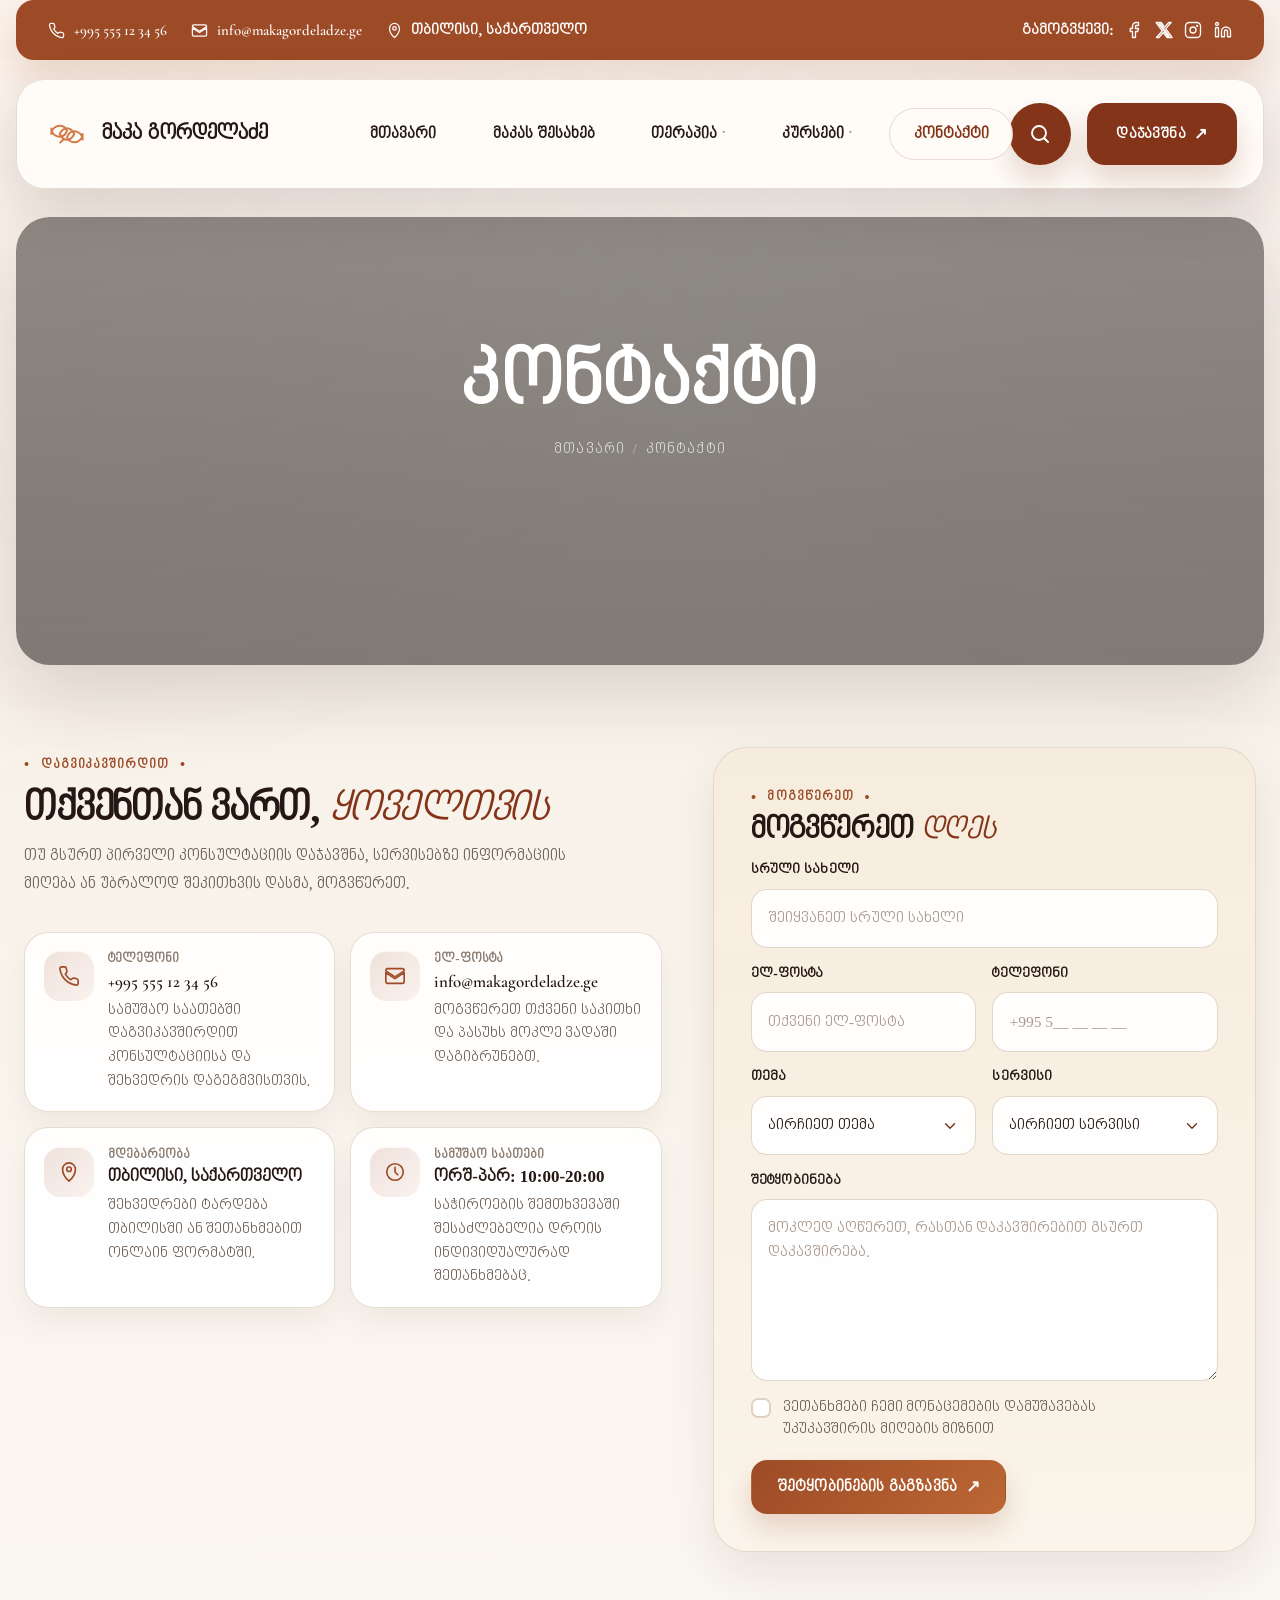
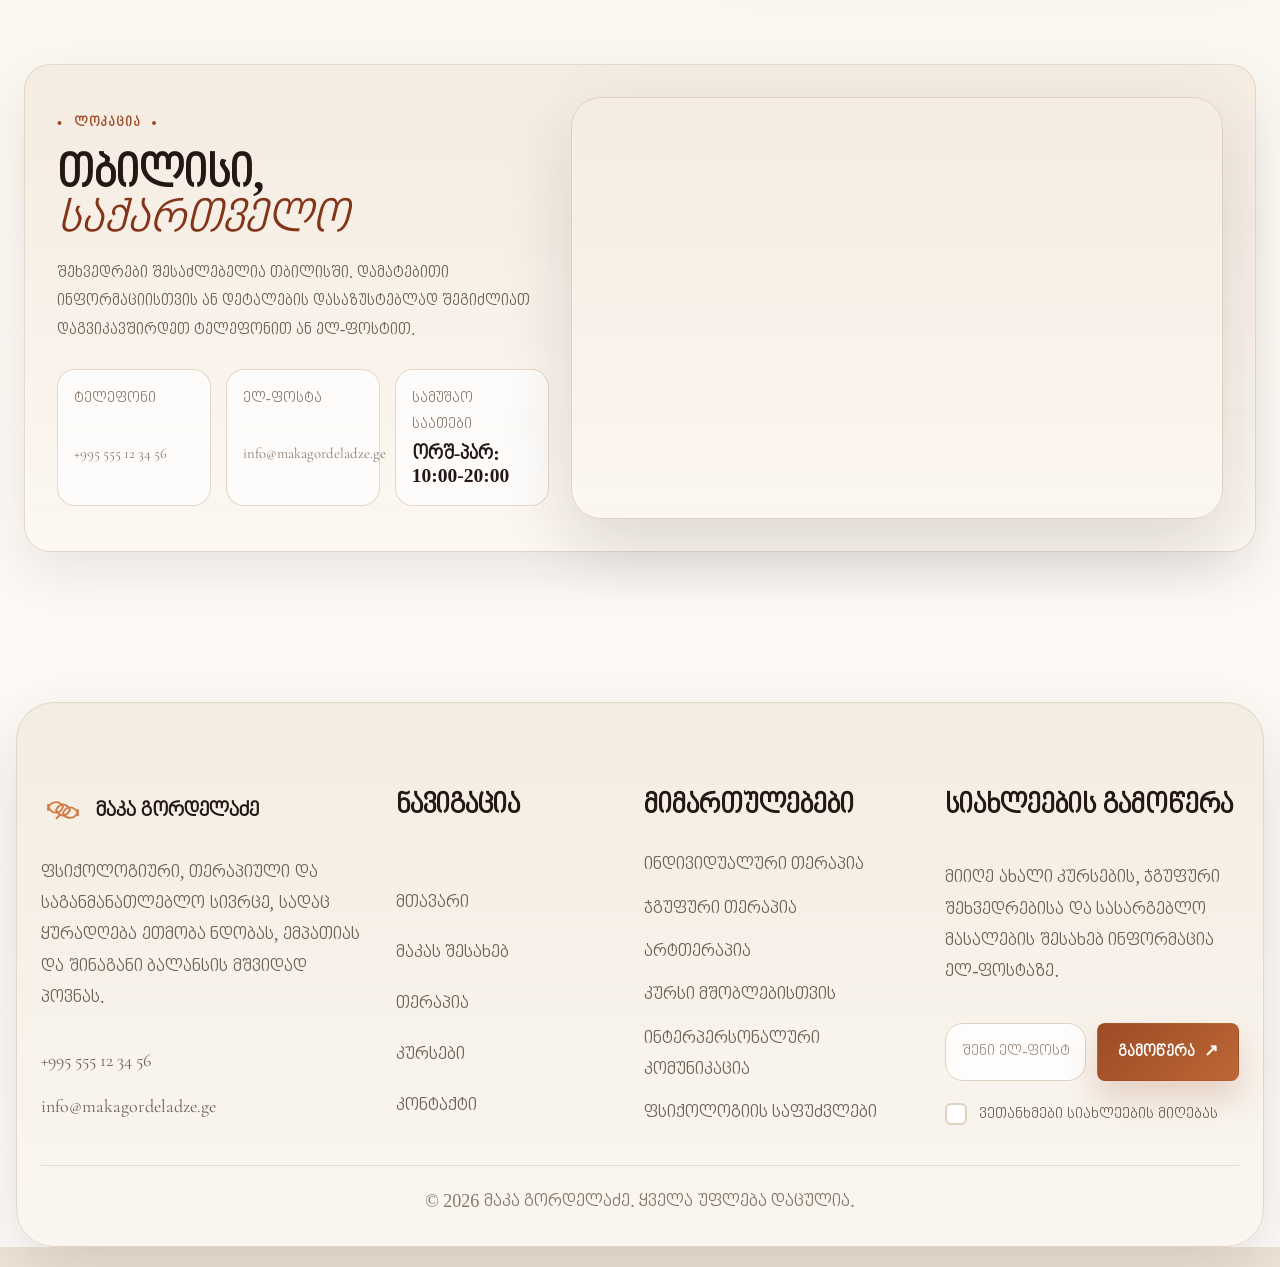
==== commit dd3902f2: "Refine core site UI, auth flows, courses, and Maka profile" ====
--- a/contact.html
+++ b/contact.html
@@ -4,9 +4,13 @@
     <meta charset="UTF-8">
     <meta name="viewport" content="width=device-width, initial-scale=1.0">
     <title>კონტაქტი | მაკა გორდელაძე</title>
-    <meta name="description" content="დაგვიკავშირდით და მიიღეთ მხარდაჭერა მაკა გორდელაძის ფსიქოლოგიურ და საგანმანათლებლო სერვისებზე.">
+    <meta
+      name="description"
+      content="დაგვიკავშირდით მაკა გორდელაძის თერაპიულ და საგანმანათლებლო სივრცესთან. მიიღეთ ინფორმაცია კონსულტაციებზე, კურსებზე და სამუშაო საათებზე."
+    >
     <link rel="stylesheet" href="css/main.css">
     <link rel="stylesheet" href="css/components.css">
+    <link rel="stylesheet" href="css/redesign.css">
     <script src="js/main.js" defer></script>
     <script src="js/auth.js" defer></script>
   </head>
@@ -14,133 +18,207 @@
     <div data-site-header></div>
 
     <main class="contact-page">
-      <section class="page-hero page-hero--contact">
+      <section class="page-hero page-hero--contact" aria-labelledby="contact-hero-title">
         <div class="container centered">
-          <div class="stack content-width centered animate-on-scroll">
-            <span class="section-label" style="justify-content: center; color: rgba(255,255,255,0.82);">კონტაქტი</span>
-            <h1>კონტაქტი</h1>
-            <div class="breadcrumb" style="justify-content: center;">
+          <div class="contact-hero__content stack centered animate-on-scroll">
+            <h1 id="contact-hero-title">კონტაქტი</h1>
+            <div class="breadcrumb breadcrumb--hero" aria-label="breadcrumb">
               <a href="index.html">მთავარი</a>
-              <span class="divider-dot" aria-hidden="true"></span>
-              <span>კონტაქტი</span>
+              <span class="breadcrumb__slash" aria-hidden="true">/</span>
+              <span aria-current="page">კონტაქტი</span>
             </div>
           </div>
         </div>
       </section>
 
-      <section class="section">
+      <section class="section contact-section" aria-labelledby="contact-section-title">
         <div class="container">
-          <div class="contact-grid">
-            <div class="contact-info stack animate-on-scroll">
-              <span class="section-label">დაგვიკავშირდით</span>
-              <h2>ჩვენ შენთან ვართ, <em>ყოველთვის</em></h2>
-              <p>თბილი მხარდაჭერა და უსაფრთხო სივრცე შენთვის. მოგვწერე ნებისმიერი კითხვით — პასუხს სწრაფად და ყურადღებით მოგცემთ.</p>
-
-              <div class="contact-info__items">
-                <div class="contact-info__card">
-                  <div class="icon-box">
-                    <svg viewBox="0 0 24 24" aria-hidden="true"><path d="M22 16.92v3a2 2 0 0 1-2.18 2 19.77 19.77 0 0 1-8.63-3.07A19.52 19.52 0 0 1 5.15 12.8 19.77 19.77 0 0 1 2.08 4.11 2 2 0 0 1 4.06 2h3a2 2 0 0 1 2 1.72c.12.89.33 1.76.62 2.59a2 2 0 0 1-.45 2.11L8 9.94a16 16 0 0 0 6.06 6.06l1.52-1.23a2 2 0 0 1 2.11-.45c.83.29 1.7.5 2.59.62A2 2 0 0 1 22 16.92z"></path></svg>
-                  </div>
-                  <div>
-                    <strong>+995 555 12 34 56</strong>
-                    <p class="muted">ტელეფონი</p>
-                  </div>
-                </div>
-                <div class="contact-info__card">
-                  <div class="icon-box">
-                    <svg viewBox="0 0 24 24" aria-hidden="true"><path d="M12 2C8.13 2 5 5.13 5 9c0 5.25 7 13 7 13s7-7.75 7-13c0-3.87-3.13-7-7-7zm0 9.5A2.5 2.5 0 1 1 12 6a2.5 2.5 0 0 1 0 5.5z"></path></svg>
-                  </div>
-                  <div>
-                    <strong>თბილისი, საქართველო</strong>
-                    <p class="muted">მისამართი</p>
-                  </div>
-                </div>
-                <div class="contact-info__card">
-                  <div class="icon-box">
-                    <svg viewBox="0 0 24 24" aria-hidden="true"><path d="M4 4h16a2 2 0 0 1 2 2v.4L12 13 2 6.4V6a2 2 0 0 1 2-2z"></path><path d="M22 8.3V18a2 2 0 0 1-2 2H4a2 2 0 0 1-2-2V8.3l9.4 6.27a1 1 0 0 0 1.2 0L22 8.3z"></path></svg>
-                  </div>
-                  <div>
-                    <strong>info@example.ge</strong>
-                    <p class="muted">ელ-ფოსტა</p>
-                  </div>
-                </div>
-                <div class="contact-info__card">
-                  <div class="icon-box">
-                    <svg viewBox="0 0 24 24" aria-hidden="true"><path d="M12 7v5l3 3"></path><circle cx="12" cy="12" r="9"></circle></svg>
-                  </div>
-                  <div>
-                    <strong>ორშ-პარ: 10:00-20:00</strong>
-                    <p class="muted">სამუშაო საათები</p>
-                  </div>
-                </div>
-              </div>
-            </div>
-
-            <div class="contact-form card animate-on-scroll">
-              <span class="section-label">დაგვიწერე</span>
-              <h2>შეტყობინება <em>სწრაფად</em></h2>
-              <form class="contact-form__body" data-contact-form novalidate>
-                <div class="form-grid">
-                  <label class="form-field">
-                    <span>სახელი</span>
-                    <input class="input" type="text" name="name" placeholder="სახელი" required>
-                  </label>
+          <div class="contact-layout">
+            <div class="contact-copy stack animate-on-scroll">
+              <div class="contact-copy__intro stack">
+                <span class="section-label">დაგვიკავშირდით</span>
+                <h2 id="contact-section-title">თქვენთან ვართ, <em>ყოველთვის</em></h2>
+                <p class="contact-copy__lead">
+                  თუ გსურთ პირველი კონსულტაციის დაჯავშნა, სერვისებზე ინფორმაციის მიღება ან უბრალოდ შეკითხვის დასმა, მოგვწერეთ.
+                </p>
+              </div>
+
+              <div class="contact-detail-grid" role="list">
+                <article class="contact-detail-card" role="listitem">
+                  <div class="contact-detail-card__icon" aria-hidden="true">
+                    <svg viewBox="0 0 24 24">
+                      <path d="M22 16.92v3a2 2 0 0 1-2.18 2 19.77 19.77 0 0 1-8.63-3.07A19.52 19.52 0 0 1 5.15 12.8 19.77 19.77 0 0 1 2.08 4.11 2 2 0 0 1 4.06 2h3a2 2 0 0 1 2 1.72c.12.89.33 1.76.62 2.59a2 2 0 0 1-.45 2.11L8 9.94a16 16 0 0 0 6.06 6.06l1.52-1.23a2 2 0 0 1 2.11-.45c.83.29 1.7.5 2.59.62A2 2 0 0 1 22 16.92z"></path>
+                    </svg>
+                  </div>
+                  <div class="contact-detail-card__content">
+                    <span class="contact-detail-card__label">ტელეფონი</span>
+                    <a class="contact-detail-card__value" href="tel:+995555123456">
+                      <span data-latin>+995 555 12 34 56</span>
+                    </a>
+                    <p>სამუშაო საათებში დაგვიკავშირდით კონსულტაციისა და შეხვედრის დაგეგმვისთვის.</p>
+                  </div>
+                </article>
+
+                <article class="contact-detail-card" role="listitem">
+                  <div class="contact-detail-card__icon" aria-hidden="true">
+                    <svg viewBox="0 0 24 24">
+                      <path d="M4 4h16a2 2 0 0 1 2 2v.4L12 13 2 6.4V6a2 2 0 0 1 2-2z"></path>
+                      <path d="M22 8.3V18a2 2 0 0 1-2 2H4a2 2 0 0 1-2-2V8.3l9.4 6.27a1 1 0 0 0 1.2 0L22 8.3z"></path>
+                    </svg>
+                  </div>
+                  <div class="contact-detail-card__content">
+                    <span class="contact-detail-card__label">ელ-ფოსტა</span>
+                    <a class="contact-detail-card__value" href="mailto:info@makagordeladze.ge">
+                      <span data-latin>info@makagordeladze.ge</span>
+                    </a>
+                    <p>მოგვწერეთ თქვენი საკითხი და პასუხს მოკლე ვადაში დაგიბრუნებთ.</p>
+                  </div>
+                </article>
+
+                <article class="contact-detail-card" role="listitem">
+                  <div class="contact-detail-card__icon" aria-hidden="true">
+                    <svg viewBox="0 0 24 24">
+                      <path d="M12 22s7-6.2 7-13a7 7 0 1 0-14 0c0 6.8 7 13 7 13z"></path>
+                      <circle cx="12" cy="9" r="2.5"></circle>
+                    </svg>
+                  </div>
+                  <div class="contact-detail-card__content">
+                    <span class="contact-detail-card__label">მდებარეობა</span>
+                    <strong class="contact-detail-card__value">თბილისი, საქართველო</strong>
+                    <p>შეხვედრები ტარდება თბილისში ან შეთანხმებით ონლაინ ფორმატში.</p>
+                  </div>
+                </article>
+
+                <article class="contact-detail-card" role="listitem">
+                  <div class="contact-detail-card__icon" aria-hidden="true">
+                    <svg viewBox="0 0 24 24">
+                      <path d="M12 7v5l3 3"></path>
+                      <circle cx="12" cy="12" r="9"></circle>
+                    </svg>
+                  </div>
+                  <div class="contact-detail-card__content">
+                    <span class="contact-detail-card__label">სამუშაო საათები</span>
+                    <strong class="contact-detail-card__value">ორშ-პარ: 10:00-20:00</strong>
+                    <p>საჭიროების შემთხვევაში შესაძლებელია დროის ინდივიდუალურად შეთანხმებაც.</p>
+                  </div>
+                </article>
+              </div>
+            </div>
+
+            <aside class="contact-form-panel card animate-on-scroll" aria-labelledby="contact-form-title">
+              <div class="contact-form-panel__header stack">
+                <span class="section-label">მოგვწერეთ</span>
+                <h2 id="contact-form-title">მოგვწერეთ <em>დღეს</em></h2>
+              </div>
+
+              <form class="contact-form__body contact-form__body--premium" data-contact-form novalidate>
+                <label class="form-field">
+                  <span>სრული სახელი</span>
+                  <input class="input" type="text" name="name" placeholder="შეიყვანეთ სრული სახელი" autocomplete="name" required>
+                </label>
+
+                <div class="form-grid form-grid--two">
                   <label class="form-field">
                     <span>ელ-ფოსტა</span>
-                    <input class="input" type="email" name="email" placeholder="example@mail.com" required>
-                  </label>
-                </div>
+                    <input class="input" type="email" name="email" placeholder="თქვენი ელ-ფოსტა" autocomplete="email" required>
+                  </label>
+                  <label class="form-field">
+                    <span>ტელეფონი</span>
+                    <input class="input" type="tel" name="phone" placeholder="+995 5__ __ __ __" autocomplete="tel">
+                  </label>
+                </div>
+
                 <div class="form-grid form-grid--two">
                   <label class="form-field">
-                    <span>ტელეფონი</span>
-                    <input class="input" type="tel" name="phone" placeholder="+995 555 12 34 56">
-                  </label>
-                  <label class="form-field">
-                    <span>სერვისის არჩევა</span>
-                    <select class="input" name="service">
+                    <span>თემა</span>
+                    <select class="input" name="topic">
+                      <option value="" selected>აირჩიეთ თემა</option>
+                      <option>პირველი კონსულტაცია</option>
                       <option>ინდივიდუალური თერაპია</option>
                       <option>ჯგუფური თერაპია</option>
-                      <option>კურსები</option>
-                      <option>კონსულტაცია</option>
+                      <option>კურსების შესახებ ინფორმაცია</option>
+                      <option>სხვა საკითხი</option>
                     </select>
                   </label>
-                </div>
-                <label class="form-field">
-                  <span>როგორ დაგვეხმარება?</span>
-                  <select class="input" name="topic">
-                    <option>სტრესის მართვა</option>
-                    <option>პიროვნული განვითარება</option>
-                    <option>ურთიერთობები</option>
-                    <option>სხვა</option>
-                  </select>
-                </label>
+                  <label class="form-field">
+                    <span>სერვისი</span>
+                    <select class="input" name="service">
+                      <option value="" selected>აირჩიეთ სერვისი</option>
+                      <option>ინდივიდუალური თერაპია</option>
+                      <option>ჯგუფური თერაპია</option>
+                      <option>არტთერაპია</option>
+                      <option>კურსი მშობლებისთვის</option>
+                      <option>ინტერპერსონალური კომუნიკაცია</option>
+                      <option>ფსიქოლოგიის საფუძვლები</option>
+                    </select>
+                  </label>
+                </div>
+
                 <label class="form-field">
                   <span>შეტყობინება</span>
-                  <textarea class="input" name="message" rows="4" placeholder="მოკლედ მოგვწერე შენი სათხოვარი" required></textarea>
+                  <textarea
+                    class="input"
+                    name="message"
+                    rows="6"
+                    placeholder="მოკლედ აღწერეთ, რასთან დაკავშირებით გსურთ დაკავშირება."
+                    required
+                  ></textarea>
                 </label>
-                <label class="custom-checkbox">
-                  <input type="checkbox" id="consent" name="agreement" required>
+
+                <label class="custom-checkbox contact-checkbox">
+                  <input type="checkbox" id="contact-consent" name="agreement" required>
                   <span class="checkmark"></span>
-                  <span class="label-text">ვეთანხმები მონაცემთა დამუშავებას</span>
+                  <span class="label-text">ვეთანხმები ჩემი მონაცემების დამუშავებას უკუკავშირის მიღების მიზნით</span>
                 </label>
-                <button class="btn btn-primary" type="submit">გაგზავნა <span class="btn-arrow">↗</span></button>
+
+                <button class="btn btn-primary contact-form__submit" type="submit">
+                  შეტყობინების გაგზავნა <span class="btn-arrow">↗</span>
+                </button>
+
                 <div class="form-success" data-contact-success hidden>
-                  შეტყობინება მიღებულია. პასუხს მალე მიიღებ.
+                  შეტყობინება მიღებულია. პასუხს მაქსიმალურად მალე დაგიბრუნებთ.
                 </div>
               </form>
-            </div>
+            </aside>
           </div>
         </div>
       </section>
 
-      <section class="section-sm">
+      <section class="section-sm contact-location-section" aria-labelledby="contact-location-title">
         <div class="container">
-          <div class="map-card">
-            <iframe
-              title="Tbilisi Map"
-              src="https://maps.google.com/maps?q=Tbilisi,Georgia&output=embed"
-              loading="lazy"
-            ></iframe>
+          <div class="contact-location card animate-on-scroll">
+            <div class="contact-location__copy stack">
+              <span class="section-label">ლოკაცია</span>
+              <h2 id="contact-location-title">თბილისი, <em>საქართველო</em></h2>
+              <p>
+                შეხვედრები შესაძლებელია თბილისში. დამატებითი ინფორმაციისთვის ან დეტალების დასაზუსტებლად შეგიძლიათ
+                დაგვიკავშირდეთ ტელეფონით ან ელ-ფოსტით.
+              </p>
+
+              <div class="contact-location__facts">
+                <div class="contact-location__fact">
+                  <span>ტელეფონი</span>
+                  <a href="tel:+995555123456"><span data-latin>+995 555 12 34 56</span></a>
+                </div>
+                <div class="contact-location__fact">
+                  <span>ელ-ფოსტა</span>
+                  <a href="mailto:info@makagordeladze.ge"><span data-latin>info@makagordeladze.ge</span></a>
+                </div>
+                <div class="contact-location__fact">
+                  <span>სამუშაო საათები</span>
+                  <strong>ორშ-პარ: 10:00-20:00</strong>
+                </div>
+              </div>
+            </div>
+
+            <div class="map-card contact-map">
+              <iframe
+                title="თბილისის რუკა"
+                src="https://maps.google.com/maps?q=Tbilisi,Georgia&output=embed"
+                loading="lazy"
+                referrerpolicy="no-referrer-when-downgrade"
+              ></iframe>
+            </div>
           </div>
         </div>
       </section>
--- a/css/main.css
+++ b/css/main.css
@@ -1,4 +1,11 @@
-@import url("https://fonts.googleapis.com/css2?family=Cormorant+Garamond:wght@400;500;600;700&family=Noto+Serif+Georgian:wght@400;500;600;700&display=swap");
+@import url("https://fonts.googleapis.com/css2?family=Cormorant+Garamond:wght@400;500;600;700&display=swap");
+
+@font-face {
+  font-family: "Nino Mtavruli";
+  src: url("../fonts/bpg_nino_mtavruli_normal.ttf") format("truetype");
+  font-display: swap;
+  unicode-range: U+10A0-10FF, U+1C90-1CBF, U+2D00-2D2F;
+}
 
 :root {
   --color-bg: #faf7f2;
@@ -49,7 +56,7 @@
     radial-gradient(circle at top right, rgba(139, 58, 42, 0.06), transparent 28%),
     var(--color-bg);
   color: var(--color-text-muted);
-  font-family: "Noto Serif Georgian", Georgia, serif;
+  font-family: "Nino Mtavruli", Georgia, serif;
   font-size: 17px;
   line-height: 1.7;
   text-rendering: optimizeLegibility;
@@ -66,7 +73,7 @@
 select,
 textarea,
 nav {
-  font-family: "Noto Serif Georgian", Georgia, serif;
+  font-family: "Nino Mtavruli", Georgia, serif;
 }
 
 h1,
@@ -75,7 +82,7 @@
 h4,
 h5,
 h6 {
-  font-family: "Cormorant Garamond", "Noto Serif Georgian", Georgia, serif;
+  font-family: "Nino Mtavruli", "Cormorant Garamond", Georgia, serif;
 }
 
 :lang(en),
@@ -113,6 +120,12 @@
 iframe {
   border-radius: var(--radius-md);
   object-fit: cover;
+}
+
+.optimized-media {
+  width: 100%;
+  object-fit: cover;
+  border-radius: 12px;
 }
 
 a {
@@ -1929,7 +1942,7 @@
 .course-card__image {
   position: relative;
   overflow: hidden;
-  border-radius: 24px;
+  border-radius: 12px;
   isolation: isolate;
   background: linear-gradient(180deg, rgba(240, 235, 225, 0.92), rgba(226, 218, 208, 0.72));
 }
@@ -1947,7 +1960,8 @@
 .course-card__image img {
   width: 100%;
   aspect-ratio: 16 / 9;
-  border-radius: inherit;
+  border-radius: 12px;
+  object-fit: cover;
 }
 
 .course-card__badge-row {
@@ -2546,26 +2560,33 @@
 }
 
 .divider-text {
-  position: relative;
-  text-align: center;
-  color: #8a7b6d;
-  font-size: 0.92rem;
-}
-
-.divider-text::before {
+  display: flex;
+  align-items: center;
+  justify-content: center;
+  gap: 0.85rem;
+  width: 100%;
+  color: #928274;
+  font-size: 0.88rem;
+  line-height: 1;
+}
+
+.divider-text::before,
+.divider-text::after {
   content: "";
-  position: absolute;
-  top: 50%;
-  left: 0;
-  right: 0;
-  border-top: 1px solid rgba(226, 218, 208, 0.9);
+  flex: 1 1 auto;
+  height: 1px;
+  background: rgba(226, 218, 208, 0.84);
 }
 
 .divider-text span {
-  position: relative;
-  display: inline-block;
-  padding: 0 0.9rem;
-  background: rgba(255, 255, 255, 0.96);
+  display: inline-flex;
+  align-items: center;
+  justify-content: center;
+  flex: 0 0 auto;
+  min-width: 1.35rem;
+  padding: 0;
+  background: transparent;
+  white-space: nowrap;
 }
 
 .interest-grid {
@@ -2657,12 +2678,24 @@
 .page-hero--therapy {
   background-image:
     linear-gradient(180deg, rgba(18, 14, 12, 0.46), rgba(18, 14, 12, 0.62)),
-    url("https://images.unsplash.com/photo-1573497019940-1c28c88b4f3e?w=800&q=80&fit=crop"),
-    url("https://picsum.photos/seed/psychotherapy2026/1400/600");
+    url("https://images.pexels.com/photos/36729385/pexels-photo-36729385.jpeg?auto=compress&cs=tinysrgb&w=1400"),
+    url("https://picsum.photos/seed/fallback/1400/700");
   background-size: cover;
   background-position: center;
   border-radius: 0 0 34px 34px;
   overflow: hidden;
+}
+
+.therapy-type-card__image {
+  overflow: hidden;
+  border-radius: 12px;
+}
+
+.therapy-type-card__image img {
+  width: 100%;
+  aspect-ratio: 16 / 9;
+  border-radius: 12px;
+  object-fit: cover;
 }
 
 .page-hero--contact {
@@ -3781,7 +3814,7 @@
 .course-catalog-card__media {
   position: relative;
   overflow: hidden;
-  border-radius: 22px;
+  border-radius: 12px;
   isolation: isolate;
   background: linear-gradient(180deg, rgba(240, 235, 225, 0.92), rgba(226, 218, 208, 0.72));
 }
@@ -3789,7 +3822,8 @@
 .course-catalog-card__media img {
   width: 100%;
   aspect-ratio: 16 / 9;
-  border-radius: inherit;
+  border-radius: 12px;
+  object-fit: cover;
 }
 
 .course-catalog-card__badges {
@@ -4106,7 +4140,8 @@
 .purchase-card img {
   width: 100%;
   aspect-ratio: 16 / 9;
-  border-radius: 22px;
+  border-radius: 12px;
+  object-fit: cover;
 }
 
 .purchase-card__price {
--- a/css/redesign.css
+++ b/css/redesign.css
@@ -0,0 +1,9997 @@
+@import url("https://fonts.googleapis.com/css2?family=Cormorant+Garamond:wght@400;500;600;700&display=swap");
+@import url("https://fonts.googleapis.com/css2?family=DM+Sans:wght@400;500;600;700&display=swap");
+
+@font-face {
+  font-family: "Nino Mtavruli";
+  src: url("../fonts/bpg_nino_mtavruli_normal.ttf") format("truetype");
+  font-display: swap;
+  unicode-range: U+10A0-10FF, U+1C90-1CBF, U+2D00-2D2F;
+}
+
+:root {
+  --color-bg: #f7f2ea;
+  --color-bg-alt: #efe5d7;
+  --color-primary: #9d4b27;
+  --color-primary-lt: #d27b45;
+  --color-text: #241714;
+  --color-text-muted: #6e6157;
+  --color-white: #ffffff;
+  --color-border: #dfd1c1;
+  --color-card-bg: rgba(255, 252, 248, 0.96);
+  --color-overlay: rgba(25, 17, 14, 0.5);
+  --shadow: 0 16px 36px rgba(73, 45, 30, 0.08);
+  --shadow-lg: 0 28px 70px rgba(41, 24, 18, 0.14);
+  --radius-xs: 12px;
+  --radius-sm: 18px;
+  --radius-md: 26px;
+  --radius-lg: 38px;
+  --container: 1360px;
+  --transition: 0.32s ease;
+}
+
+html {
+  background: #f1e7d8;
+}
+
+body,
+button,
+input,
+select,
+textarea,
+nav,
+p,
+li,
+span,
+a,
+h1,
+h2,
+h3,
+h4,
+h5,
+h6 {
+  font-family: "Nino Mtavruli", Georgia, serif;
+}
+
+[data-latin],
+.latin,
+:lang(en),
+:lang(la),
+:lang(fr),
+:lang(de) {
+  font-family: "Cormorant Garamond", Georgia, serif !important;
+}
+
+body {
+  background:
+    radial-gradient(circle at 0% 0%, rgba(210, 123, 69, 0.08), transparent 26%),
+    radial-gradient(circle at 100% 0%, rgba(157, 75, 39, 0.06), transparent 24%),
+    linear-gradient(180deg, #fffdfa 0%, #f7f1e8 18%, #fffdfa 100%);
+  color: var(--color-text-muted);
+  font-size: 18px;
+  line-height: 1.74;
+}
+
+h1,
+h2,
+h3,
+h4,
+h5,
+h6,
+strong {
+  color: var(--color-text);
+  font-weight: 600;
+}
+
+h1 {
+  font-size: clamp(3rem, 5vw, 5.4rem);
+  line-height: 0.98;
+}
+
+h2 {
+  font-size: clamp(2.35rem, 4vw, 4.2rem);
+  line-height: 1.02;
+}
+
+h3 {
+  font-size: clamp(1.45rem, 2.2vw, 2.15rem);
+  line-height: 1.12;
+}
+
+em {
+  color: var(--color-primary-lt);
+  font-style: italic;
+}
+
+p {
+  margin-bottom: 0;
+}
+
+a {
+  transition:
+    color var(--transition),
+    background-color var(--transition),
+    border-color var(--transition),
+    box-shadow var(--transition),
+    transform var(--transition);
+}
+
+.container,
+.topbar__inner,
+.navbar__inner,
+.footer__bottom {
+  width: min(calc(100% - 48px), var(--container));
+}
+
+.section {
+  padding: 112px 0;
+}
+
+.section-sm {
+  padding: 84px 0;
+}
+
+.section-alt {
+  background: linear-gradient(180deg, rgba(244, 234, 219, 0.94), rgba(247, 239, 228, 0.98));
+}
+
+.section-label {
+  margin-bottom: 0.9rem;
+  gap: 0.7rem;
+  color: var(--color-primary);
+  font-size: 0.95rem;
+  font-weight: 600;
+  letter-spacing: 0.02em;
+  text-transform: none;
+}
+
+.section-label::before,
+.section-label::after {
+  font-size: 0.9rem;
+}
+
+.section-heading {
+  gap: 1rem;
+  margin-bottom: 2.7rem;
+}
+
+.section-heading p,
+.page-hero__lead {
+  width: min(100%, 720px);
+  margin-inline: auto;
+}
+
+.card,
+.surface {
+  background: var(--color-card-bg);
+  border: 1px solid rgba(223, 209, 193, 0.78);
+  border-radius: var(--radius-md);
+  box-shadow: var(--shadow);
+  backdrop-filter: blur(16px);
+}
+
+.card {
+  padding: clamp(1.5rem, 3vw, 2.2rem);
+}
+
+.btn {
+  min-height: 58px;
+  padding: 14px 26px;
+  border-radius: 16px;
+  font-size: 1rem;
+  font-weight: 600;
+  letter-spacing: 0.01em;
+}
+
+.btn-primary {
+  background: linear-gradient(135deg, #9d4b27, #bc6734);
+  box-shadow: 0 18px 32px rgba(157, 75, 39, 0.2);
+}
+
+.btn-primary:hover {
+  background: linear-gradient(135deg, #8c3f1e, #af5926);
+  transform: translateY(-3px);
+}
+
+.btn-light {
+  background: rgba(255, 252, 247, 0.96);
+  color: var(--color-text);
+  box-shadow: 0 12px 24px rgba(41, 24, 18, 0.08);
+}
+
+.btn-light:hover {
+  background: #ffffff;
+  color: var(--color-text);
+  transform: translateY(-3px);
+}
+
+.btn-outline {
+  border-color: rgba(157, 75, 39, 0.28);
+  color: var(--color-text);
+  background: rgba(255, 255, 255, 0.72);
+}
+
+.btn-outline:hover {
+  border-color: rgba(157, 75, 39, 0.44);
+  background: rgba(255, 248, 242, 0.92);
+  color: var(--color-primary);
+}
+
+.btn-outline--light {
+  border-color: rgba(255, 255, 255, 0.48);
+  color: var(--color-white);
+  background: rgba(255, 255, 255, 0.08);
+}
+
+.btn-outline--light:hover {
+  border-color: rgba(255, 255, 255, 0.7);
+  color: var(--color-white);
+  background: rgba(255, 255, 255, 0.15);
+}
+
+.link-arrow {
+  gap: 0.5rem;
+  color: var(--color-primary);
+}
+
+.link-arrow:hover {
+  gap: 0.8rem;
+}
+
+.price-tag {
+  color: var(--color-primary);
+  font-size: 1rem;
+  font-weight: 600;
+}
+
+.icon-box {
+  width: 62px;
+  height: 62px;
+  border-radius: 18px;
+  background: linear-gradient(180deg, #cd7540, #a04f28);
+  box-shadow: 0 16px 24px rgba(157, 75, 39, 0.18);
+}
+
+.icon-box svg {
+  width: 30px;
+  height: 30px;
+}
+
+.badge,
+.badge-free,
+.badge-paid,
+.pill {
+  padding: 0.55rem 0.9rem;
+  border-radius: 999px;
+  font-size: 0.82rem;
+}
+
+.badge {
+  background: rgba(157, 75, 39, 0.09);
+  color: var(--color-primary);
+}
+
+.badge-free {
+  background: rgba(77, 133, 93, 0.12);
+}
+
+.badge-paid {
+  background: rgba(157, 75, 39, 0.12);
+}
+
+.site-header {
+  top: 16px;
+  width: min(calc(100% - 48px), var(--container));
+  margin-inline: auto;
+}
+
+.topbar {
+  width: 100%;
+  margin: 0;
+  border-radius: 22px;
+  background: var(--color-primary);
+  color: rgba(255, 255, 255, 0.96);
+  box-shadow: 0 18px 38px rgba(157, 75, 39, 0.18);
+}
+
+.topbar__inner {
+  display: flex;
+  width: 100%;
+  min-height: 60px;
+  justify-content: space-between;
+  align-items: center;
+  gap: 1rem 1.75rem;
+  padding: 0.86rem 2rem;
+}
+
+.topbar__info,
+.topbar__side,
+.topbar__social,
+.topbar .social-links {
+  display: flex;
+  align-items: center;
+}
+
+.topbar__info {
+  flex: 1 1 auto;
+  min-width: 0;
+  gap: 0.82rem 1.5rem;
+  flex-wrap: nowrap;
+}
+
+.topbar__side {
+  flex: 0 0 auto;
+  margin-left: auto;
+  justify-content: flex-end;
+  gap: 0.92rem;
+  flex-wrap: nowrap;
+}
+
+.topbar__social {
+  gap: 0.82rem;
+  white-space: nowrap;
+}
+
+.topbar__social span {
+  display: inline-flex;
+  align-items: center;
+  color: rgba(255, 255, 255, 0.97);
+  font-size: 0.93rem;
+  font-weight: 700;
+  line-height: 1;
+  white-space: nowrap;
+}
+
+.topbar__info a,
+.topbar__social a {
+  display: inline-flex;
+  align-items: center;
+  gap: 0.55rem;
+  color: rgba(255, 255, 255, 0.97);
+  text-decoration: none;
+  font-size: 0.93rem;
+  font-weight: 600;
+  line-height: 1;
+  white-space: nowrap;
+  opacity: 1;
+}
+
+.topbar__info a:hover,
+.topbar__info a:focus-visible,
+.topbar__social a:hover,
+.topbar__social a:focus-visible {
+  text-decoration: none;
+  color: rgba(255, 255, 255, 0.78);
+  opacity: 1;
+}
+
+.topbar__info svg,
+.topbar__social svg {
+  width: 17px;
+  height: 17px;
+  flex: 0 0 auto;
+}
+
+.navbar {
+  width: 100%;
+  margin-top: 12px;
+  padding: 0;
+}
+
+.navbar-shell {
+  width: 100%;
+  margin-top: 0;
+  background: rgba(255, 252, 248, 0.98);
+  border-radius: 24px;
+  border-top: 0;
+  box-shadow: 0 20px 46px rgba(41, 24, 18, 0.13);
+}
+
+.navbar__inner {
+  width: 100%;
+  min-height: 100px;
+  padding: 0 1.6rem;
+}
+
+.nav-content {
+  display: flex;
+  align-items: center;
+  width: 100%;
+}
+
+.nav-layout {
+  display: grid;
+  grid-template-columns: minmax(230px, 270px) minmax(0, 1fr) minmax(220px, 255px);
+  align-items: center;
+  gap: 0.8rem;
+  min-height: 100px;
+  width: 100%;
+}
+
+.nav-group {
+  display: flex;
+  align-items: center;
+  gap: clamp(0.85rem, 1.2vw, 1.35rem);
+}
+
+.nav-brand {
+  display: flex;
+  align-items: center;
+  justify-content: flex-start;
+  min-width: 0;
+}
+
+.nav-group--center {
+  justify-content: center;
+  flex-wrap: nowrap;
+  min-width: 0;
+}
+
+.site-logo {
+  display: inline-flex;
+  align-items: center;
+  gap: 0.62rem;
+  color: var(--color-text);
+  font-size: 1.65rem;
+  line-height: 1;
+  white-space: nowrap;
+  text-decoration: none;
+}
+
+.site-logo:hover,
+.site-logo:focus-visible {
+  color: var(--color-text);
+}
+
+.site-logo__mark {
+  width: 44px;
+  height: 44px;
+  display: inline-flex;
+  align-items: center;
+  justify-content: center;
+  border-radius: 0;
+  background: transparent;
+  color: var(--color-primary-lt);
+}
+
+.site-logo__mark svg {
+  width: 42px;
+  height: 42px;
+}
+
+.site-logo__mark svg path {
+  fill: none;
+  stroke: currentColor;
+  stroke-width: 2.2;
+  stroke-linecap: round;
+  stroke-linejoin: round;
+}
+
+.site-logo__text {
+  font-size: clamp(1.22rem, 1.45vw, 1.58rem);
+  font-weight: 600;
+  letter-spacing: 0;
+}
+
+.site-logo--footer {
+  gap: 0.7rem;
+}
+
+.site-logo--footer .site-logo__mark {
+  width: 44px;
+  height: 44px;
+}
+
+.site-logo--footer .site-logo__mark svg {
+  width: 42px;
+  height: 42px;
+}
+
+.site-logo--footer .site-logo__text {
+  font-size: clamp(1.18rem, 1.45vw, 1.48rem);
+}
+
+.nav-link {
+  display: inline-flex;
+  align-items: center;
+  justify-content: center;
+  gap: 0.35rem;
+  min-height: 48px;
+  padding: 0 1rem;
+  border: 1px solid transparent;
+  background: transparent;
+  color: var(--color-text);
+  font-size: 0.96rem;
+  font-weight: 600;
+  white-space: nowrap;
+  border-radius: 14px;
+  transition:
+    color var(--transition),
+    background-color var(--transition),
+    border-color var(--transition),
+    box-shadow var(--transition),
+    transform var(--transition);
+}
+
+.nav-link::after {
+  display: none;
+}
+
+.nav-link:hover,
+.nav-link:focus-visible {
+  border-color: rgba(215, 198, 180, 0.95);
+  background: rgba(255, 251, 246, 0.92);
+  color: var(--color-primary);
+  box-shadow: inset 0 1px 0 rgba(255, 255, 255, 0.92);
+}
+
+.nav-link.is-active {
+  border-color: rgba(215, 198, 180, 0.95);
+  background: rgba(255, 251, 246, 0.96);
+  color: var(--color-primary);
+  box-shadow: inset 0 1px 0 rgba(255, 255, 255, 0.92);
+}
+
+.nav-dropdown:focus-within > .nav-link,
+.nav-dropdown.is-open > .nav-link {
+  border-color: rgba(215, 198, 180, 0.95);
+  background: rgba(255, 251, 246, 0.92);
+  color: var(--color-primary);
+  box-shadow: inset 0 1px 0 rgba(255, 255, 255, 0.92);
+}
+
+.nav-link--dropdown .nav-caret {
+  font-size: 0.48rem;
+  line-height: 1;
+  color: rgba(36, 23, 20, 0.45);
+  transform: translateY(-2px);
+}
+
+.nav-dropdown {
+  position: relative;
+  display: inline-flex;
+  align-items: center;
+}
+
+.nav-dropdown__menu {
+  position: absolute;
+  top: calc(100% + 4px);
+  left: 50%;
+  min-width: 260px;
+  padding: 0.9rem;
+  border: 1px solid rgba(223, 209, 193, 0.82);
+  border-radius: 24px;
+  background: rgba(255, 251, 246, 0.98);
+  box-shadow: 0 24px 52px rgba(36, 23, 20, 0.14);
+  opacity: 0;
+  visibility: hidden;
+  pointer-events: none;
+  transform: translate(-50%, 8px);
+  transition:
+    opacity var(--transition),
+    visibility var(--transition),
+    transform var(--transition);
+  z-index: 8;
+}
+
+.nav-dropdown__menu::before {
+  content: "";
+  position: absolute;
+  top: -14px;
+  left: 0;
+  width: 100%;
+  height: 18px;
+}
+
+.nav-dropdown:focus-within .nav-dropdown__menu,
+.nav-dropdown.is-open .nav-dropdown__menu {
+  opacity: 1;
+  visibility: visible;
+  pointer-events: auto;
+  transform: translate(-50%, 0);
+}
+
+.nav-dropdown__item {
+  display: flex;
+  align-items: center;
+  justify-content: space-between;
+  gap: 1rem;
+  padding: 0.85rem 1rem;
+  border-radius: 16px;
+  color: var(--color-text);
+}
+
+.nav-dropdown__item:hover {
+  background: rgba(157, 75, 39, 0.08);
+  color: var(--color-primary);
+}
+
+.nav-actions {
+  display: flex;
+  align-items: center;
+  justify-content: flex-end;
+  gap: 0.8rem;
+  min-width: 0;
+}
+
+.nav-actions .btn.btn-primary,
+.profile-button {
+  min-height: 54px;
+  padding-inline: 1.42rem;
+  border-radius: 16px;
+  font-size: 0.95rem;
+  white-space: nowrap;
+}
+
+.nav-search {
+  width: 54px;
+  height: 54px;
+  border-radius: 18px;
+  border: 0;
+  background: linear-gradient(135deg, #9d4b27, #ab582e);
+  color: var(--color-white);
+  box-shadow: 0 12px 24px rgba(157, 75, 39, 0.18);
+}
+
+.nav-search:hover,
+.nav-search.is-active {
+  background: linear-gradient(135deg, #8c3f1e, #994b24);
+  color: var(--color-white);
+  border-color: transparent;
+}
+
+.nav-search-bar {
+  width: 100%;
+  margin: 10px 0 0;
+  border-radius: 0 0 28px 28px;
+  background: rgba(255, 251, 246, 0.98);
+  box-shadow: 0 22px 46px rgba(36, 23, 20, 0.12);
+}
+
+.nav-search-bar.is-open,
+.nav-search-bar.search-open {
+  margin-top: 8px;
+  max-height: 124px;
+  padding: 1.2rem 1.45rem 1.4rem;
+}
+
+.nav-search-bar__inner {
+  width: 100%;
+}
+
+.nav-search-field {
+  position: relative;
+  padding-bottom: 0.15rem;
+  border-bottom: 1px solid rgba(157, 75, 39, 0.18);
+}
+
+.nav-search-field__icon {
+  left: 0;
+  width: 28px;
+  height: 28px;
+  color: var(--color-text);
+}
+
+.nav-search-input {
+  height: 58px;
+  padding-left: 3.4rem;
+  border: 0;
+  border-radius: 0;
+  background: transparent;
+  box-shadow: none;
+  font-size: 1.1rem;
+}
+
+.nav-search-input:focus {
+  box-shadow: none;
+}
+
+.nav-search-close {
+  width: 52px;
+  height: 52px;
+  border-radius: 16px;
+  background: var(--color-primary-lt);
+  color: var(--color-white);
+}
+
+.nav-search-close:hover {
+  background: var(--color-primary);
+  color: var(--color-white);
+}
+
+.nav-search-results {
+  width: 100%;
+  border-radius: 0 0 28px 28px;
+  background: rgba(255, 251, 246, 0.98);
+  box-shadow: 0 26px 48px rgba(36, 23, 20, 0.12);
+}
+
+.nav-search-result {
+  padding: 0.95rem 1.4rem;
+  border-radius: 14px;
+}
+
+.nav-search-result:hover {
+  background: rgba(157, 75, 39, 0.08);
+}
+
+.nav-search-result__tag {
+  background: rgba(157, 75, 39, 0.1);
+}
+
+.topbar .social-links {
+  gap: 0.72rem;
+}
+
+.topbar .social-link--header {
+  width: 18px;
+  height: 18px;
+  border: 0;
+  border-radius: 0;
+  background: transparent;
+  color: rgba(255, 255, 255, 0.98);
+  box-shadow: none;
+  transform-origin: center;
+}
+
+.topbar .social-link--header:hover,
+.topbar .social-link--header:focus-visible {
+  background: transparent;
+  color: rgba(255, 255, 255, 0.82);
+  transform: scale(1.08);
+}
+
+.site-footer .social-links {
+  gap: 0.7rem;
+}
+
+.site-footer .social-link--footer {
+  width: 42px;
+  height: 42px;
+  border-radius: 14px;
+  background: var(--color-white);
+  border-color: rgba(36, 23, 20, 0.12);
+  color: var(--color-text);
+}
+
+.site-footer .social-link--footer:link,
+.site-footer .social-link--footer:visited,
+.site-footer .social-link--footer:hover,
+.site-footer .social-link--footer:focus-visible {
+  color: var(--color-text);
+}
+
+.site-footer .social-link--footer:hover,
+.site-footer .social-link--footer:focus-visible {
+  background: rgba(157, 75, 39, 0.12);
+  color: var(--color-primary);
+}
+
+.site-header.is-sticky .navbar-shell {
+  background: rgba(255, 251, 246, 0.99);
+  box-shadow: 0 26px 52px rgba(41, 24, 18, 0.16);
+}
+
+.site-header.is-sticky .navbar {
+  padding-top: 0;
+  padding-bottom: 0;
+}
+
+.hamburger {
+  display: none;
+}
+
+.site-footer {
+  width: min(calc(100% - 32px), var(--container));
+  margin: 34px auto 20px;
+  border: 1px solid rgba(223, 209, 193, 0.82);
+  border-radius: 38px;
+  background: linear-gradient(180deg, rgba(243, 236, 225, 0.96), rgba(250, 246, 240, 0.98));
+  box-shadow: var(--shadow-lg);
+}
+
+.footer__main {
+  padding: 78px 0 36px;
+}
+
+.footer__grid {
+  display: grid;
+  grid-template-columns: 1.2fr 0.8fr 1fr 1.1fr;
+  gap: clamp(1.5rem, 2.7vw, 3rem);
+}
+
+.footer__column {
+  gap: 1.2rem;
+}
+
+.footer__title {
+  font-size: 1.75rem;
+}
+
+.footer__links a {
+  color: var(--color-text-muted);
+}
+
+.footer__links a:hover {
+  color: var(--color-primary);
+}
+
+.footer__contact-list {
+  display: grid;
+  gap: 0.55rem;
+}
+
+.footer__contact-list a {
+  color: var(--color-text-muted);
+}
+
+.footer__bottom {
+  padding: 1.3rem 0 1.8rem;
+}
+
+.newsletter-form {
+  gap: 1rem;
+}
+
+.newsletter-form__row {
+  display: grid;
+  grid-template-columns: minmax(0, 1fr) auto;
+  gap: 0.7rem;
+}
+
+.newsletter-form__row input {
+  height: 58px;
+  border-radius: 18px;
+  background: rgba(255, 255, 255, 0.86);
+}
+
+.newsletter-form__row .btn {
+  min-width: 134px;
+}
+
+.home-hero {
+  padding-top: 8px;
+  padding-bottom: 88px;
+}
+
+.home-hero .container {
+  width: min(calc(100% - 24px), 1880px);
+  padding-left: 0;
+  padding-right: 0;
+}
+
+.hero-slider__frame {
+  min-height: min(82vh, 840px);
+  border-radius: 42px;
+  background: #d7c8b8;
+  border: 0;
+  box-shadow: 0 30px 78px rgba(41, 24, 18, 0.18);
+}
+
+.hero-slide {
+  display: block;
+}
+
+.hero-slide__media::after {
+  background: linear-gradient(90deg, rgba(17, 14, 12, 0) 36%, rgba(17, 14, 12, 0.08) 47%, rgba(17, 14, 12, 0.52) 72%, rgba(17, 14, 12, 0.74) 100%);
+}
+
+.hero-slide__media img {
+  border-radius: 0;
+  object-fit: cover;
+}
+
+.hero-slide__media,
+.hero-slide__content {
+  position: absolute;
+  inset: 0;
+}
+
+.hero-slide__content {
+  padding: clamp(2rem, 5vw, 5rem);
+  justify-content: flex-end;
+  background: transparent;
+}
+
+.hero-slide__panel {
+  width: min(100%, 46%);
+  gap: 1.55rem;
+}
+
+.home-hero .section-label,
+.home-hero .hero-slide__title h1,
+.home-hero .hero-slide__summary {
+  color: var(--color-white);
+}
+
+.home-hero .section-label {
+  color: rgba(255, 255, 255, 0.94);
+}
+
+.hero-slide__summary {
+  max-width: 27ch;
+  font-size: 1.22rem;
+  line-height: 1.58;
+}
+
+.slider-arrow {
+  width: 62px;
+  height: 62px;
+  border-radius: 18px;
+  background: rgba(255, 255, 255, 0.96);
+  color: var(--color-text);
+  box-shadow: 0 20px 36px rgba(41, 24, 18, 0.18);
+}
+
+.slider-arrow:hover {
+  transform: translateY(-2px);
+  color: var(--color-primary);
+}
+
+.hero-slider__controls {
+  position: absolute;
+  inset: 50% 26px auto 26px;
+  display: flex;
+  justify-content: space-between;
+  transform: translateY(-50%);
+  pointer-events: none;
+}
+
+.hero-slider__controls .slider-arrow {
+  pointer-events: auto;
+}
+
+.hero-slider__footer {
+  position: absolute;
+  left: auto;
+  right: 34px;
+  bottom: 28px;
+  padding: 0;
+  background: none;
+}
+
+.hero-slider__note {
+  display: none;
+}
+
+.slider-dots {
+  justify-content: flex-end;
+  gap: 0.55rem;
+}
+
+.slider-dot {
+  background: rgba(255, 255, 255, 0.36);
+}
+
+.slider-dot.is-active {
+  background: rgba(255, 255, 255, 0.92);
+}
+
+.about-section__grid--premium {
+  grid-template-columns: minmax(0, 0.96fr) minmax(0, 1.04fr);
+  gap: clamp(2rem, 4vw, 3.5rem);
+  align-items: center;
+}
+
+#about .section-heading p {
+  width: auto;
+  margin-inline: 0;
+}
+
+.about-section__image {
+  position: relative;
+}
+
+.about-section__image img {
+  min-height: 720px;
+}
+
+.about-section__play {
+  position: absolute;
+  right: 2rem;
+  bottom: 2rem;
+  width: clamp(118px, 9vw, 146px);
+  height: clamp(118px, 9vw, 146px);
+  display: grid;
+  place-items: center;
+  border-radius: 50% !important;
+  font-size: 2rem;
+  box-shadow: 0 22px 42px rgba(157, 75, 39, 0.24);
+}
+
+.about-features--compact {
+  display: grid;
+  grid-template-columns: repeat(2, minmax(0, 1fr));
+  gap: 1.2rem;
+}
+
+.about-feature {
+  display: grid;
+  gap: 0.85rem;
+  min-height: 100%;
+  background: rgba(255, 255, 255, 0.98);
+  box-shadow: 0 18px 40px rgba(41, 24, 18, 0.09);
+}
+
+.service-feature-grid {
+  display: grid;
+  grid-template-columns: repeat(3, minmax(0, 1fr));
+  gap: 2rem;
+}
+
+.service-card--feature {
+  overflow: hidden;
+  padding: 0;
+  background: rgba(255, 255, 255, 0.98);
+  border-radius: 34px;
+  box-shadow: 0 22px 46px rgba(41, 24, 18, 0.1);
+}
+
+.service-card--feature .service-card__image {
+  height: 308px;
+  padding: 14px 14px 0;
+}
+
+.service-card__image img {
+  width: 100%;
+  height: 100%;
+  border-radius: 28px;
+  transition: transform 0.7s ease;
+}
+
+.service-card:hover .service-card__image img {
+  transform: scale(1.04);
+}
+
+.service-card--feature .service-card__body {
+  display: grid;
+  gap: 1.1rem;
+  padding: 1.45rem 1.8rem 1.9rem;
+}
+
+.service-card__body h3 {
+  font-size: clamp(1.8rem, 2.3vw, 2.25rem);
+}
+
+.service-card__divider {
+  height: 1px;
+  background: rgba(223, 209, 193, 0.9);
+}
+
+.courses-preview__grid--expanded {
+  grid-template-columns: repeat(4, minmax(0, 1fr));
+  gap: 1.55rem;
+}
+
+.course-card {
+  overflow: hidden;
+  padding: 0;
+  background: rgba(255, 255, 255, 0.98);
+  border-radius: 34px;
+  box-shadow: 0 22px 46px rgba(41, 24, 18, 0.09);
+}
+
+.course-card__image {
+  position: relative;
+  height: 286px;
+  padding: 14px 14px 0;
+}
+
+.course-card__image::after {
+  content: "";
+  position: absolute;
+  inset: 0;
+  background: linear-gradient(180deg, rgba(22, 16, 12, 0.02), rgba(22, 16, 12, 0.16));
+}
+
+.course-card__image img {
+  width: 100%;
+  height: 100%;
+  border-radius: 26px;
+  object-fit: cover;
+  object-position: center;
+}
+
+.course-card__badge-row,
+.course-catalog-card__badges {
+  position: absolute;
+  top: 1rem;
+  left: 1rem;
+  right: auto;
+  z-index: 2;
+  display: inline-flex;
+  flex-wrap: wrap;
+  gap: 0.45rem;
+}
+
+.course-card__content,
+.course-catalog-card__body {
+  display: grid;
+  gap: 1rem;
+  padding: 1.45rem 1.6rem 1.8rem;
+}
+
+.course-card__content h3,
+.course-catalog-card__body h3 {
+  font-size: clamp(1.72rem, 2.25vw, 2.16rem);
+  line-height: 1.08;
+}
+
+.course-card__content p,
+.catalog-card__desc {
+  color: #7a6d63;
+  line-height: 1.7;
+}
+
+.course-card__footer {
+  display: flex;
+  justify-content: space-between;
+  align-items: center;
+  gap: 0.8rem;
+}
+
+.community-banner--calm {
+  display: flex;
+  align-items: center;
+  justify-content: center;
+  min-height: 700px;
+  padding: 5rem 3rem;
+  border-radius: 42px;
+  background-position: center;
+  background-size: cover;
+  color: var(--color-text);
+  box-shadow: var(--shadow-lg);
+}
+
+.community-banner--calm::before {
+  background: linear-gradient(180deg, rgba(255, 249, 241, 0.18), rgba(255, 249, 241, 0.32));
+}
+
+.community-banner__content {
+  align-items: center;
+  text-align: center;
+}
+
+.community-banner--calm h2 {
+  color: var(--color-text);
+  font-size: clamp(3.8rem, 7vw, 6.4rem);
+  line-height: 0.98;
+}
+
+.community-banner--calm p {
+  color: var(--color-text-muted);
+  max-width: 34ch;
+  margin-inline: auto;
+}
+
+.community-banner--calm .section-label {
+  color: var(--color-primary);
+}
+
+.community-banner__cta {
+  width: clamp(148px, 14vw, 188px);
+  height: clamp(148px, 14vw, 188px);
+  margin-inline: auto;
+  padding: 0;
+  display: grid;
+  align-content: center;
+  justify-items: center;
+  gap: 0.32rem;
+  border-radius: 50% !important;
+  text-align: center;
+  font-size: 1.02rem;
+  line-height: 1.1;
+  box-shadow: 0 24px 44px rgba(157, 75, 39, 0.22);
+}
+
+.community-banner__cta span:first-child {
+  max-width: 7ch;
+}
+
+.community-banner__cta .btn-arrow {
+  font-size: 1.35rem;
+}
+
+.page-hero {
+  width: min(calc(100% - 48px), var(--container));
+  min-height: 520px;
+  margin: 18px auto 0;
+  padding: 170px 0 110px;
+  border-radius: 42px;
+  overflow: hidden;
+  background-position: center;
+  background-size: cover;
+  background-repeat: no-repeat;
+}
+
+.page-hero::before {
+  background: linear-gradient(180deg, rgba(22, 15, 13, 0.28), rgba(22, 15, 13, 0.58));
+}
+
+.page-hero__lead {
+  color: rgba(255, 255, 255, 0.85);
+}
+
+.page-hero .container {
+  width: min(calc(100% - 80px), var(--container));
+}
+
+.page-hero--therapy {
+  background-image: url("https://mentalist.wpengine.com/wp-content/uploads/2025/12/Mentalist-Breadcrumb.jpg");
+}
+
+.page-hero--courses {
+  background-image: url("https://mentalist.wpengine.com/wp-content/uploads/2025/08/Mentalist-Service-img-02.jpg");
+}
+
+.page-hero--course {
+  background-image: url("https://mentalist.wpengine.com/wp-content/uploads/2025/08/Mentalist-Service-img-01.jpg");
+}
+
+.page-hero--contact {
+  background-image: url("https://mentalist.wpengine.com/wp-content/uploads/2025/12/Mentalist-Breadcrumb.jpg");
+}
+
+.therapy-intro {
+  gap: clamp(2rem, 4vw, 3rem);
+  align-items: center;
+}
+
+.therapy-intro__benefits {
+  display: grid;
+  grid-template-columns: repeat(2, minmax(0, 1fr));
+  gap: 1rem;
+}
+
+.therapy-intro__card {
+  display: grid;
+  grid-template-columns: minmax(0, 1fr);
+  align-content: start;
+  gap: clamp(0.85rem, 1.4vw, 1.05rem);
+  min-height: 100%;
+  padding: clamp(1.3rem, 1.8vw, 1.65rem);
+}
+
+.therapy-intro__card-top {
+  display: grid;
+  grid-template-columns: auto minmax(0, 1fr);
+  align-items: start;
+  gap: 0.95rem;
+  min-width: 0;
+}
+
+.therapy-intro__card .icon-box {
+  width: 50px;
+  height: 50px;
+  border-radius: 16px;
+  box-shadow: 0 12px 20px rgba(157, 75, 39, 0.14);
+}
+
+.therapy-intro__card .icon-box svg {
+  width: 24px;
+  height: 24px;
+}
+
+.therapy-intro__card h3 {
+  max-width: 10.5ch;
+  margin: 0;
+  font-size: clamp(1.2rem, 1.55vw, 1.52rem);
+  line-height: 1.02;
+  letter-spacing: -0.025em;
+}
+
+.therapy-intro__card p {
+  max-width: 30ch;
+  margin: 0;
+  color: #74675d;
+  font-size: 0.97rem;
+  line-height: 1.62;
+}
+
+.therapy-intro__media img {
+  min-height: 620px;
+}
+
+.therapy-types-section {
+  position: relative;
+}
+
+.therapy-type-grid {
+  grid-template-columns: repeat(2, minmax(0, 1fr));
+  gap: 1.4rem;
+}
+
+.therapy-type-card {
+  padding: 0;
+  overflow: hidden;
+  border-radius: 30px;
+  background: rgba(255, 252, 248, 0.92);
+  border: 1px solid rgba(223, 209, 193, 0.82);
+  box-shadow: var(--shadow);
+}
+
+.therapy-type-card:hover {
+  transform: translateY(-6px);
+}
+
+.therapy-type-card.is-selected {
+  border-color: rgba(157, 75, 39, 0.42);
+  box-shadow: 0 24px 40px rgba(157, 75, 39, 0.14);
+}
+
+.therapy-type-card__image {
+  height: 280px;
+}
+
+.therapy-type-card__image img {
+  width: 100%;
+  height: 100%;
+}
+
+.therapy-type-card__header {
+  align-items: center;
+  padding: 1.5rem 1.6rem 0;
+}
+
+.therapy-type-card__icon {
+  width: 54px;
+  height: 54px;
+  border-radius: 16px;
+  background: rgba(157, 75, 39, 0.09);
+  color: var(--color-primary);
+}
+
+.therapy-type-card__icon svg {
+  width: 26px;
+  height: 26px;
+  display: block;
+  stroke: currentColor;
+  fill: none;
+  stroke-width: 1.9;
+  stroke-linecap: round;
+  stroke-linejoin: round;
+}
+
+.therapy-type-card__meta {
+  gap: 0.4rem;
+}
+
+.therapy-type-card__check {
+  top: 1.5rem;
+  right: 1.5rem;
+}
+
+.therapy-type-card__bullets {
+  padding: 1.2rem 1.6rem 1.7rem;
+  gap: 0.85rem;
+}
+
+.therapy-type-card__bullets li::before {
+  color: var(--color-primary);
+}
+
+.booking-layout {
+  display: grid;
+  grid-template-columns: minmax(0, 1.04fr) minmax(320px, 0.72fr);
+  gap: clamp(1.25rem, 2vw, 2rem);
+  align-items: start;
+}
+
+.calendar-shell,
+.booking-summary {
+  border: 1px solid rgba(223, 209, 193, 0.78);
+  border-radius: 30px;
+  box-shadow: 0 18px 40px rgba(41, 24, 18, 0.06);
+}
+
+.calendar-shell {
+  padding: clamp(1.35rem, 2.4vw, 1.85rem);
+  background: rgba(255, 252, 248, 0.96);
+}
+
+.calendar-shell__intro {
+  gap: 0.45rem;
+  margin-bottom: 1.2rem;
+}
+
+.calendar-shell__intro .section-label {
+  margin-bottom: 0;
+}
+
+.calendar-shell__intro p {
+  max-width: 44ch;
+  margin: 0;
+  color: #77675b;
+  font-size: 0.97rem;
+  line-height: 1.65;
+}
+
+.calendar-header {
+  align-items: center;
+  margin-bottom: 0.9rem;
+}
+
+.calendar-header h3 {
+  margin: 0;
+  font-size: clamp(1.22rem, 1.55vw, 1.46rem);
+  line-height: 1.15;
+  letter-spacing: -0.025em;
+}
+
+.calendar-nav {
+  gap: 0.35rem;
+}
+
+.calendar-nav button,
+.slot-chip,
+.calendar-day {
+  transition:
+    background-color var(--transition),
+    color var(--transition),
+    border-color var(--transition),
+    box-shadow var(--transition);
+}
+
+.calendar-nav button {
+  width: 38px;
+  height: 38px;
+  border-radius: 999px;
+  border: 1px solid rgba(223, 209, 193, 0.88);
+  background: transparent;
+  color: #5d5148;
+  box-shadow: none;
+}
+
+.calendar-nav button:hover {
+  background: rgba(157, 75, 39, 0.08);
+  color: var(--color-primary);
+}
+
+.calendar-weekdays,
+.calendar-grid {
+  gap: 0.45rem;
+}
+
+.calendar-weekdays {
+  margin-bottom: 0.55rem;
+}
+
+.calendar-weekdays span {
+  color: #9c8b7d;
+  font-size: 0.78rem;
+  font-weight: 600;
+  letter-spacing: 0.02em;
+}
+
+.calendar-day {
+  min-height: 54px;
+  align-items: center;
+  justify-content: center;
+  gap: 0.3rem;
+  padding: 0.4rem;
+  border-radius: 16px;
+  border: 1px solid transparent;
+  background: transparent;
+  box-shadow: none;
+  text-align: center;
+}
+
+.calendar-day__number {
+  font-size: 1rem;
+  font-weight: 600;
+}
+
+.calendar-day__dot {
+  width: 6px;
+  height: 6px;
+  background: rgba(157, 75, 39, 0.42);
+  box-shadow: none;
+  opacity: 0;
+}
+
+.calendar-day.is-available .calendar-day__dot {
+  opacity: 1;
+}
+
+.calendar-day:hover:not(.is-disabled):not(.is-placeholder) {
+  transform: none;
+  background: rgba(157, 75, 39, 0.07);
+  border-color: rgba(157, 75, 39, 0.12);
+}
+
+.calendar-day.is-selected {
+  background: rgba(157, 75, 39, 0.1);
+  color: var(--color-text);
+  border-color: rgba(157, 75, 39, 0.3);
+  box-shadow: none;
+}
+
+.calendar-day.is-selected .calendar-day__dot {
+  opacity: 1;
+  background: var(--color-primary);
+}
+
+.calendar-day.is-today {
+  border-color: rgba(157, 75, 39, 0.18);
+}
+
+.calendar-day.is-today .calendar-day__number {
+  color: var(--color-primary);
+  text-decoration: none;
+}
+
+.calendar-day.is-disabled {
+  color: rgba(66, 51, 42, 0.26);
+  background: transparent;
+  opacity: 1;
+}
+
+.calendar-day.is-disabled .calendar-day__dot {
+  display: none;
+}
+
+.slot-grid {
+  gap: 0.55rem;
+}
+
+.slot-chip {
+  min-height: 40px;
+  padding: 0.65rem 0.75rem;
+  border-radius: 12px;
+  border: 1px solid rgba(223, 209, 193, 0.92);
+  background: rgba(255, 255, 255, 0.88);
+  box-shadow: none;
+  font-size: 0.92rem;
+}
+
+.slot-chip:hover {
+  transform: none;
+  background: rgba(157, 75, 39, 0.07);
+  color: var(--color-primary);
+}
+
+.slot-chip.is-selected {
+  background: rgba(157, 75, 39, 0.1);
+  color: var(--color-primary);
+  border-color: rgba(157, 75, 39, 0.3);
+  box-shadow: none;
+}
+
+.booking-summary {
+  top: 142px;
+  display: grid;
+  gap: 1rem;
+  padding: clamp(1.3rem, 2vw, 1.7rem);
+  background: linear-gradient(180deg, rgba(251, 247, 241, 0.96), rgba(246, 238, 228, 0.98));
+}
+
+.booking-summary__header {
+  gap: 0.45rem;
+}
+
+.booking-summary__header h3 {
+  margin: 0;
+  font-size: clamp(1.28rem, 1.75vw, 1.56rem);
+  line-height: 1.15;
+}
+
+.booking-summary__header p {
+  margin: 0;
+  color: #76675d;
+  font-size: 0.94rem;
+  line-height: 1.6;
+}
+
+.booking-summary__placeholder {
+  padding: 1rem 1.05rem;
+  border-radius: 18px;
+  border: 1px dashed rgba(210, 193, 176, 0.9);
+  background: rgba(255, 255, 255, 0.56);
+  color: #816f61;
+  font-size: 0.95rem;
+  line-height: 1.65;
+}
+
+.booking-summary__content {
+  display: grid;
+  gap: 1rem;
+}
+
+.booking-summary__hero {
+  display: flex;
+  align-items: flex-start;
+  justify-content: space-between;
+  gap: 1rem;
+  padding-bottom: 0.95rem;
+  border-bottom: 1px solid rgba(223, 209, 193, 0.76);
+}
+
+.booking-summary__eyebrow {
+  display: block;
+  margin-bottom: 0.35rem;
+  color: #9b8b7d;
+  font-size: 0.76rem;
+  font-weight: 600;
+  letter-spacing: 0.02em;
+}
+
+.booking-summary__hero h4 {
+  margin: 0;
+  font-size: 1.22rem;
+  line-height: 1.16;
+}
+
+.booking-summary__status {
+  display: inline-flex;
+  align-items: center;
+  justify-content: center;
+  padding: 0.4rem 0.75rem;
+  border-radius: 999px;
+  background: rgba(157, 75, 39, 0.08);
+  color: var(--color-primary);
+  font-size: 0.82rem;
+  font-weight: 600;
+  white-space: nowrap;
+}
+
+.booking-summary__group--minimal {
+  gap: 0;
+  border: 1px solid rgba(223, 209, 193, 0.82);
+  border-radius: 18px;
+  background: rgba(255, 255, 255, 0.62);
+  overflow: hidden;
+}
+
+.booking-summary__group--minimal .booking-summary__item {
+  display: grid;
+  grid-template-columns: minmax(0, 1fr) auto;
+  align-items: center;
+  gap: 1rem;
+  padding: 0.88rem 1rem;
+}
+
+.booking-summary__group--minimal .booking-summary__item span {
+  color: #8a7a6d;
+  font-size: 0.92rem;
+}
+
+.booking-summary__group--minimal .booking-summary__item strong {
+  text-align: right;
+}
+
+.booking-summary__price {
+  color: var(--color-primary);
+  font-size: 1.5rem;
+}
+
+.booking-summary__slots {
+  gap: 0.7rem;
+}
+
+.booking-summary__slots-head {
+  align-items: center;
+}
+
+.booking-summary__slots-head strong {
+  font-size: 0.95rem;
+}
+
+.booking-summary__note {
+  padding: 0.9rem 1rem;
+  border-radius: 16px;
+  border: 1px solid rgba(223, 209, 193, 0.76);
+  background: rgba(255, 255, 255, 0.5);
+  color: #76675d;
+  font-size: 0.92rem;
+  line-height: 1.58;
+}
+
+.booking-summary .btn[disabled] {
+  background: rgba(228, 217, 206, 0.78);
+  color: rgba(76, 57, 45, 0.54);
+  box-shadow: none;
+  opacity: 1;
+}
+
+.calendar-empty {
+  padding: 0.88rem 0.95rem;
+  border-radius: 14px;
+  border: 1px dashed rgba(210, 193, 176, 0.84);
+  background: rgba(255, 255, 255, 0.5);
+  color: #867467;
+  font-size: 0.9rem;
+}
+
+.courses-overview {
+  margin-bottom: 2rem;
+}
+
+.catalog-toolbar {
+  gap: 1rem;
+  padding: 1.3rem 1.35rem;
+  border: 1px solid rgba(223, 209, 193, 0.82);
+  border-radius: 32px;
+  background: linear-gradient(180deg, rgba(247, 239, 228, 0.84), rgba(250, 245, 238, 0.98));
+  box-shadow: 0 18px 38px rgba(41, 24, 18, 0.07);
+}
+
+.filter-chip {
+  min-height: 48px;
+  padding-inline: 1.05rem;
+  border-radius: 16px;
+  background: rgba(255, 255, 255, 0.82);
+  border: 1px solid rgba(223, 209, 193, 0.84);
+}
+
+.filter-chip:hover,
+.filter-chip.is-active {
+  background: rgba(255, 250, 244, 0.96);
+  border-color: rgba(157, 75, 39, 0.28);
+  color: var(--color-primary);
+  box-shadow: inset 0 1px 0 rgba(255, 255, 255, 0.9);
+}
+
+.catalog-search input {
+  height: 54px;
+  border-radius: 18px;
+  border: 1px solid rgba(223, 209, 193, 0.88);
+  background: rgba(255, 255, 255, 0.9);
+  box-shadow: inset 0 1px 0 rgba(255, 255, 255, 0.7);
+}
+
+body[data-page="courses"] .courses-grid {
+  grid-template-columns: repeat(3, minmax(0, 1fr));
+  gap: 1.6rem;
+  align-items: stretch;
+}
+
+body[data-page="courses"] .course-catalog-card {
+  position: relative;
+  display: flex;
+  flex-direction: column;
+  height: 100%;
+  min-height: 40rem;
+  padding: 1.55rem;
+  border: 1px solid rgba(221, 207, 191, 0.82);
+  border-radius: 32px;
+  background: linear-gradient(180deg, rgba(249, 243, 235, 0.98), rgba(246, 238, 228, 0.98));
+  box-shadow: 0 16px 34px rgba(41, 24, 18, 0.06);
+  overflow: hidden;
+  cursor: pointer;
+  text-decoration: none;
+  color: inherit;
+  transition:
+    transform 0.5s ease,
+    box-shadow 0.5s ease,
+    border-color 0.5s ease,
+    background-color 0.5s ease;
+}
+
+body[data-page="courses"] .course-catalog-card:focus-visible {
+  outline: 0;
+  box-shadow:
+    0 0 0 3px rgba(132, 53, 25, 0.16),
+    0 18px 36px rgba(41, 24, 18, 0.08);
+}
+
+body[data-page="courses"] .course-catalog-card__header {
+  display: flex;
+  align-items: flex-start;
+  justify-content: space-between;
+  gap: 1rem;
+}
+
+body[data-page="courses"] .course-catalog-card__header h3 {
+  margin: 0;
+  flex: 1 1 auto;
+  max-width: min(100%, 17ch);
+  min-height: calc(1.14em * 2);
+  color: #2f2521;
+  font-size: clamp(1.18rem, 1.34vw, 1.48rem);
+  line-height: 1.14;
+  letter-spacing: -0.02em;
+  white-space: normal;
+  overflow-wrap: normal;
+  word-break: normal;
+  hyphens: manual;
+  text-wrap: balance;
+}
+
+body[data-page="courses"] .course-catalog-card__icon {
+  flex: 0 0 auto;
+  display: inline-flex;
+  align-items: center;
+  justify-content: center;
+  width: 3.5rem;
+  height: 3.5rem;
+  border-radius: 1.1rem;
+  background: rgba(255, 255, 255, 0.94);
+  border: 1px solid rgba(231, 219, 205, 0.72);
+  box-shadow: 0 10px 22px rgba(41, 24, 18, 0.05);
+  color: #843519;
+  transition:
+    background-color 0.45s ease,
+    border-color 0.45s ease,
+    color 0.45s ease,
+    transform 0.45s ease;
+}
+
+body[data-page="courses"] .course-catalog-card__icon svg {
+  width: 1.45rem;
+  height: 1.45rem;
+  stroke: currentColor;
+  stroke-width: 1.7;
+  stroke-linecap: round;
+  stroke-linejoin: round;
+}
+
+body[data-page="courses"] .course-catalog-card__reveal {
+  display: grid;
+  gap: 0.9rem;
+  max-height: 0;
+  margin-top: 0;
+  opacity: 0;
+  overflow: hidden;
+  transform: translateY(-0.6rem);
+  transition:
+    max-height 1s cubic-bezier(0.22, 1, 0.36, 1),
+    margin-top 1s cubic-bezier(0.22, 1, 0.36, 1),
+    opacity 0.42s ease,
+    transform 1s cubic-bezier(0.22, 1, 0.36, 1);
+}
+
+body[data-page="courses"] .catalog-card__divider {
+  height: 1px;
+  background: rgba(132, 53, 25, 0.1);
+  opacity: 0;
+  transform: scaleX(0.9);
+  transform-origin: left center;
+  transition:
+    opacity 0.42s ease,
+    transform 0.52s cubic-bezier(0.22, 1, 0.36, 1);
+}
+
+body[data-page="courses"] .catalog-card__desc {
+  margin: 0;
+  color: #65574e;
+  font-size: 0.97rem;
+  line-height: 1.66;
+  display: -webkit-box;
+  -webkit-line-clamp: 3;
+  -webkit-box-orient: vertical;
+  overflow: hidden;
+}
+
+body[data-page="courses"] .course-catalog-card__meta {
+  display: flex;
+  flex-wrap: wrap;
+  gap: 0.55rem;
+}
+
+body[data-page="courses"] .course-catalog-card__meta-item {
+  display: inline-flex;
+  align-items: center;
+  min-height: 2.05rem;
+  padding: 0.38rem 0.78rem;
+  border-radius: 999px;
+  border: 1px solid rgba(223, 209, 193, 0.66);
+  background: rgba(255, 255, 255, 0.68);
+  color: #78695d;
+  font-size: 0.82rem;
+  line-height: 1;
+  white-space: nowrap;
+}
+
+body[data-page="courses"] .course-catalog-card__status {
+  position: absolute;
+  top: 1rem;
+  left: 1rem;
+  z-index: 2;
+  display: inline-flex;
+  align-items: center;
+  justify-content: center;
+  min-height: 2.05rem;
+  padding: 0.38rem 0.82rem;
+  border-radius: 999px;
+  font-size: 0.8rem;
+  font-weight: 700;
+  letter-spacing: 0.01em;
+  white-space: nowrap;
+  box-shadow: 0 10px 18px rgba(41, 24, 18, 0.08);
+}
+
+body[data-page="courses"] .course-catalog-card__status.badge-free {
+  background: rgba(255, 250, 245, 0.92);
+  color: #843519;
+}
+
+body[data-page="courses"] .course-catalog-card__status.badge-paid {
+  background: rgba(132, 53, 25, 0.9);
+  color: #fff;
+}
+
+body[data-page="courses"] .course-catalog-card__cta {
+  display: inline-flex;
+  align-items: center;
+  justify-content: center;
+  gap: 0.5rem;
+  width: fit-content;
+  min-height: 3rem;
+  padding: 0.72rem 1.15rem;
+  border-radius: 18px;
+  background: #843519;
+  color: #fff;
+  font-size: 0.93rem;
+  font-weight: 600;
+  box-shadow: 0 10px 18px rgba(117, 48, 24, 0.12);
+  transition:
+    opacity 0.4s ease,
+    transform 0.5s ease,
+    background-color 0.35s ease,
+    box-shadow 0.35s ease,
+    gap 0.35s ease;
+}
+
+body[data-page="courses"] .course-catalog-card__cta span {
+  transition: transform 0.35s ease;
+}
+
+body[data-page="courses"] .course-catalog-card__media {
+  position: relative;
+  margin-top: 1rem;
+  min-height: 23rem;
+  flex: 1 1 auto;
+  border-radius: 28px;
+  overflow: hidden;
+  background: rgba(236, 226, 212, 0.78);
+  transform: translateY(0);
+  transition:
+    transform 1s cubic-bezier(0.22, 1, 0.36, 1),
+    border-radius 0.45s ease,
+    box-shadow 0.45s ease;
+}
+
+body[data-page="courses"] .course-catalog-card__media::after {
+  content: "";
+  position: absolute;
+  inset: 0;
+  background: linear-gradient(180deg, rgba(18, 13, 10, 0.04), rgba(18, 13, 10, 0.18));
+}
+
+body[data-page="courses"] .course-catalog-card__media img {
+  width: 100%;
+  height: 100%;
+  border-radius: inherit;
+  object-fit: cover;
+  transform: scale(1.01);
+  transition: transform 0.55s ease;
+}
+
+body[data-page="courses"] .course-catalog-card__duration {
+  position: absolute;
+  left: 50%;
+  bottom: 1rem;
+  z-index: 1;
+  transform: translateX(-50%);
+  display: inline-flex;
+  align-items: center;
+  justify-content: center;
+  min-height: 2.5rem;
+  padding: 0.45rem 0.92rem;
+  border-radius: 999px;
+  background: rgba(132, 53, 25, 0.92);
+  color: #fff;
+  font-size: 0.83rem;
+  font-weight: 600;
+  line-height: 1;
+  white-space: nowrap;
+  box-shadow: 0 12px 20px rgba(117, 48, 24, 0.18);
+}
+
+@media (hover: hover) and (pointer: fine) {
+  body[data-page="courses"] .course-catalog-card:hover,
+  body[data-page="courses"] .course-catalog-card:focus-within,
+  body[data-page="courses"] .course-catalog-card:focus-visible {
+    transform: translateY(-6px);
+    border-color: rgba(132, 53, 25, 0.18);
+    box-shadow: 0 22px 44px rgba(41, 24, 18, 0.09);
+  }
+
+  body[data-page="courses"] .course-catalog-card:hover .course-catalog-card__icon,
+  body[data-page="courses"] .course-catalog-card:focus-within .course-catalog-card__icon,
+  body[data-page="courses"] .course-catalog-card:focus-visible .course-catalog-card__icon {
+    background: rgba(255, 250, 244, 0.98);
+    border-color: rgba(132, 53, 25, 0.14);
+    transform: translateY(-2px);
+  }
+
+  body[data-page="courses"] .course-catalog-card:hover .course-catalog-card__reveal,
+  body[data-page="courses"] .course-catalog-card:focus-within .course-catalog-card__reveal,
+  body[data-page="courses"] .course-catalog-card:focus-visible .course-catalog-card__reveal {
+    max-height: 13rem;
+    margin-top: 1rem;
+    opacity: 1;
+    transform: translateY(0);
+  }
+
+  body[data-page="courses"] .course-catalog-card:hover .catalog-card__divider,
+  body[data-page="courses"] .course-catalog-card:focus-within .catalog-card__divider,
+  body[data-page="courses"] .course-catalog-card:focus-visible .catalog-card__divider {
+    opacity: 1;
+    transform: scaleX(1);
+  }
+
+  body[data-page="courses"] .course-catalog-card:hover .course-catalog-card__cta,
+  body[data-page="courses"] .course-catalog-card:focus-within .course-catalog-card__cta,
+  body[data-page="courses"] .course-catalog-card:focus-visible .course-catalog-card__cta {
+    background: #753018;
+    box-shadow: 0 14px 24px rgba(117, 48, 24, 0.18);
+    gap: 0.62rem;
+  }
+
+  body[data-page="courses"] .course-catalog-card:hover .course-catalog-card__cta span,
+  body[data-page="courses"] .course-catalog-card:focus-within .course-catalog-card__cta span,
+  body[data-page="courses"] .course-catalog-card:focus-visible .course-catalog-card__cta span {
+    transform: translateX(2px);
+  }
+
+  body[data-page="courses"] .course-catalog-card:hover .course-catalog-card__media,
+  body[data-page="courses"] .course-catalog-card:focus-within .course-catalog-card__media,
+  body[data-page="courses"] .course-catalog-card:focus-visible .course-catalog-card__media {
+    transform: translateY(1rem);
+    box-shadow: 0 18px 28px rgba(41, 24, 18, 0.08);
+  }
+
+  body[data-page="courses"] .course-catalog-card:hover .course-catalog-card__media img,
+  body[data-page="courses"] .course-catalog-card:focus-within .course-catalog-card__media img,
+  body[data-page="courses"] .course-catalog-card:focus-visible .course-catalog-card__media img {
+    transform: scale(1.035);
+  }
+}
+
+@media (hover: none), (pointer: coarse) {
+  body[data-page="courses"] .course-catalog-card {
+    min-height: 0;
+  }
+
+  body[data-page="courses"] .course-catalog-card__reveal {
+    max-height: none;
+    margin-top: 1rem;
+    opacity: 1;
+    overflow: visible;
+    transform: none;
+  }
+
+  body[data-page="courses"] .catalog-card__divider {
+    opacity: 1;
+    transform: scaleX(1);
+  }
+
+  body[data-page="courses"] .course-catalog-card__media {
+    min-height: 18rem;
+  }
+}
+
+@media (max-width: 1180px) {
+  body[data-page="courses"] .courses-grid {
+    grid-template-columns: repeat(2, minmax(0, 1fr));
+  }
+
+  body[data-page="courses"] .course-catalog-card {
+    min-height: 38rem;
+  }
+}
+
+@media (max-width: 767px) {
+  body[data-page="courses"] .courses-grid {
+    grid-template-columns: 1fr;
+    gap: 1.2rem;
+  }
+
+  body[data-page="courses"] .course-catalog-card {
+    min-height: 0;
+    padding: 1.2rem;
+    border-radius: 28px;
+  }
+
+  body[data-page="courses"] .course-catalog-card__header h3 {
+    max-width: min(100%, 16ch);
+    min-height: calc(1.14em * 2);
+    font-size: clamp(1.08rem, 5.2vw, 1.3rem);
+    line-height: 1.14;
+  }
+
+  body[data-page="courses"] .course-catalog-card__icon {
+    width: 3.15rem;
+    height: 3.15rem;
+    border-radius: 1rem;
+  }
+
+  body[data-page="courses"] .catalog-card__desc {
+    font-size: 0.92rem;
+    line-height: 1.58;
+  }
+
+  body[data-page="courses"] .course-catalog-card__reveal {
+    max-height: none;
+    margin-top: 0.9rem;
+    opacity: 1;
+    overflow: visible;
+    transform: none;
+  }
+
+  body[data-page="courses"] .catalog-card__divider {
+    opacity: 1;
+    transform: scaleX(1);
+  }
+
+  body[data-page="courses"] .course-catalog-card__cta {
+    width: 100%;
+  }
+
+  body[data-page="courses"] .course-catalog-card__media {
+    min-height: 16.5rem;
+    transform: none;
+  }
+
+  body[data-page="courses"] .course-catalog-card__duration {
+    font-size: 0.78rem;
+  }
+}
+
+.course-detail-layout {
+  gap: 2rem;
+  grid-template-columns: minmax(0, 1.28fr) minmax(320px, 0.72fr);
+}
+
+.course-detail-layout__main,
+.course-detail-layout__sidebar {
+  gap: 1.5rem;
+}
+
+.lesson-overview,
+.lesson-description,
+.lesson-player-card,
+.lesson-tasks,
+.course-contents,
+.purchase-card,
+.instructor-card,
+.course-facts {
+  border-radius: 28px;
+}
+
+.course-detail-layout__sidebar .purchase-card,
+.course-detail-layout__sidebar .course-contents,
+.course-detail-layout__sidebar .instructor-card,
+.course-detail-layout__sidebar .course-facts {
+  background: linear-gradient(180deg, rgba(246, 237, 223, 0.9), rgba(250, 244, 236, 0.98));
+  border: 1px solid rgba(223, 209, 193, 0.82);
+  box-shadow: 0 18px 36px rgba(41, 24, 18, 0.06);
+}
+
+.lesson-player {
+  overflow: hidden;
+  border-radius: 22px;
+}
+
+.player-overlay {
+  border-radius: 50%;
+  background: rgba(157, 75, 39, 0.88);
+}
+
+.course-nav {
+  display: flex;
+  gap: 1rem;
+}
+
+.course-nav .btn {
+  flex: 1;
+}
+
+.purchase-card__price strong {
+  color: var(--color-primary);
+  font-size: clamp(2rem, 2.6vw, 2.45rem);
+}
+
+.purchase-card img {
+  border-radius: 24px;
+}
+
+.purchase-card .btn {
+  width: 100%;
+  justify-content: center;
+}
+
+.check-list {
+  gap: 0.75rem;
+}
+
+.check-list li {
+  color: #6e6157;
+}
+
+.instructor-card__profile {
+  display: grid;
+  grid-template-columns: auto minmax(0, 1fr);
+  gap: 1rem;
+  align-items: start;
+}
+
+.instructor-card__mark {
+  width: 64px;
+  height: 64px;
+  display: inline-flex;
+  align-items: center;
+  justify-content: center;
+  border-radius: 20px;
+  background: rgba(157, 75, 39, 0.09);
+  color: var(--color-primary);
+  font-size: 1.6rem;
+}
+
+.course-facts__grid {
+  display: grid;
+  grid-template-columns: repeat(2, minmax(0, 1fr));
+  gap: 0.85rem;
+}
+
+.course-fact {
+  display: grid;
+  gap: 0.25rem;
+  padding: 1rem;
+  border: 1px solid rgba(223, 209, 193, 0.8);
+  border-radius: 18px;
+  background: rgba(255, 255, 255, 0.74);
+}
+
+.course-fact strong {
+  color: var(--color-primary);
+}
+
+.contact-grid {
+  gap: 1.6rem;
+}
+
+.contact-info,
+.contact-form,
+.map-card {
+  border-radius: 30px;
+}
+
+.contact-info__items {
+  gap: 1rem;
+}
+
+.contact-info__card {
+  border-radius: 22px;
+  background: rgba(255, 255, 255, 0.76);
+}
+
+.contact-form {
+  background: linear-gradient(180deg, rgba(255, 250, 244, 0.98), rgba(244, 236, 227, 0.98));
+}
+
+.form-field span,
+.field-label {
+  color: var(--color-text);
+}
+
+.map-card {
+  overflow: hidden;
+  box-shadow: var(--shadow-lg);
+}
+
+.modal__dialog {
+  border-radius: 30px;
+}
+
+.payment-card-preview {
+  background: linear-gradient(135deg, rgba(157, 75, 39, 0.96), rgba(103, 49, 28, 0.92));
+}
+
+.mobile-nav__links {
+  display: grid;
+  gap: 0.72rem;
+  align-content: start;
+  min-height: 0;
+  overflow-y: auto;
+  padding-right: 0.12rem;
+  scrollbar-width: thin;
+}
+
+.mobile-nav__panel {
+  grid-template-rows: auto auto minmax(0, 1fr) auto;
+  gap: 1rem;
+  padding: 1.2rem 1rem 1rem;
+  background:
+    linear-gradient(180deg, rgba(255, 252, 248, 0.99), rgba(244, 237, 227, 0.98)),
+    var(--color-white);
+}
+
+.mobile-nav__header {
+  padding-inline: 0.1rem;
+}
+
+.site-logo--mobile {
+  gap: 0.62rem;
+  min-width: 0;
+  padding-inline-end: 0;
+}
+
+.site-logo--mobile .site-logo__mark {
+  width: 40px;
+  height: 40px;
+  border-radius: 14px;
+  background: rgba(157, 75, 39, 0.08);
+}
+
+.site-logo--mobile .site-logo__mark svg {
+  width: 34px;
+  height: 34px;
+}
+
+.site-logo--mobile .site-logo__text {
+  font-size: clamp(1.08rem, 4.8vw, 1.32rem);
+}
+
+.mobile-nav__close {
+  flex: 0 0 auto;
+}
+
+.mobile-nav__search {
+  display: flex;
+  width: 100%;
+  min-height: 56px;
+  align-items: center;
+  gap: 0.72rem;
+  padding: 0 1.05rem;
+  border: 1px solid rgba(223, 209, 193, 0.86);
+  border-radius: 20px;
+  background: rgba(255, 252, 247, 0.96);
+  color: var(--color-text);
+  box-shadow:
+    inset 0 1px 0 rgba(255, 255, 255, 0.92),
+    0 10px 24px rgba(41, 24, 18, 0.04);
+}
+
+.mobile-nav__search svg {
+  width: 20px;
+  height: 20px;
+  flex: 0 0 auto;
+  color: var(--color-primary);
+  stroke: currentColor;
+  fill: none;
+  stroke-width: 1.9;
+  stroke-linecap: round;
+  stroke-linejoin: round;
+}
+
+.mobile-nav__search input {
+  width: 100%;
+  height: 100%;
+  min-width: 0;
+  border: 0;
+  outline: 0;
+  background: transparent;
+  color: var(--color-text);
+  font: inherit;
+  font-size: 0.98rem;
+}
+
+.mobile-nav__search input::placeholder {
+  color: rgba(36, 23, 20, 0.52);
+}
+
+.mobile-nav__footer {
+  display: grid;
+  align-self: stretch;
+  align-items: stretch;
+  gap: 0;
+  justify-content: stretch;
+  justify-items: stretch;
+  padding-top: 0.2rem;
+}
+
+.mobile-nav__links .mobile-nav__booking {
+  width: 100%;
+  max-width: none;
+  justify-content: center;
+  border-radius: 18px;
+}
+
+.mobile-nav__booking {
+  min-height: 54px;
+  margin: 0.1rem 0 0.35rem;
+  box-shadow: 0 16px 28px rgba(157, 75, 39, 0.18);
+}
+
+.mobile-nav__group {
+  display: grid;
+  gap: 0.7rem;
+  padding: 1rem;
+  border-radius: 22px;
+  background: linear-gradient(180deg, rgba(255, 248, 241, 0.92), rgba(245, 236, 225, 0.88));
+  box-shadow: inset 0 1px 0 rgba(255, 255, 255, 0.82);
+}
+
+.mobile-nav__group strong {
+  color: var(--color-text);
+  font-size: 1rem;
+  line-height: 1.1;
+}
+
+.mobile-nav__sublinks {
+  display: grid;
+  gap: 0.35rem;
+}
+
+.mobile-nav__sublinks a {
+  display: flex;
+  align-items: center;
+  justify-content: space-between;
+  gap: 1rem;
+  padding: 0.78rem 0.9rem;
+  border-radius: 16px;
+  color: var(--color-text-muted);
+  font-size: 0.98rem;
+  font-weight: 500;
+  line-height: 1.3;
+}
+
+.mobile-nav__sublinks a:hover,
+.mobile-nav__sublinks a:focus-visible {
+  background: rgba(157, 75, 39, 0.08);
+  color: var(--color-primary);
+}
+
+.mobile-nav__contact {
+  display: grid;
+  gap: 0.82rem;
+  padding: 1rem 1.05rem 1.08rem;
+  border: 1px solid rgba(223, 209, 193, 0.8);
+  border-radius: 22px;
+  background: #ffffff;
+  box-shadow: 0 16px 32px rgba(41, 24, 18, 0.06);
+}
+
+.mobile-nav__contact-label {
+  color: #8a7a6d;
+  font-size: 0.76rem;
+  font-weight: 700;
+  letter-spacing: 0.08em;
+  text-transform: uppercase;
+}
+
+.mobile-nav__contact-link {
+  display: grid;
+  grid-template-columns: auto minmax(0, 1fr);
+  gap: 0.78rem;
+  align-items: start;
+  color: #1a1a1a;
+  font-family: "Nino Mtavruli", "DM Sans", sans-serif;
+  font-size: 0.96rem;
+  font-weight: 600;
+  line-height: 1.45;
+}
+
+.mobile-nav__contact-link:hover,
+.mobile-nav__contact-link:focus-visible {
+  color: var(--color-primary);
+}
+
+.mobile-nav__contact-icon {
+  width: 1.1rem;
+  height: 1.1rem;
+  display: inline-flex;
+  align-items: center;
+  justify-content: center;
+  margin-top: 0.14rem;
+  color: #1a1a1a;
+}
+
+.mobile-nav__contact-icon svg {
+  width: 18px;
+  height: 18px;
+  fill: none;
+  stroke: currentColor;
+  stroke-width: 1.9;
+  stroke-linecap: round;
+  stroke-linejoin: round;
+}
+
+.mobile-nav__socials {
+  display: flex;
+  align-items: center;
+  flex-wrap: wrap;
+  gap: 0.6rem;
+  padding-top: 0.1rem;
+}
+
+.mobile-nav__social-link {
+  width: 40px;
+  height: 40px;
+  display: inline-flex;
+  align-items: center;
+  justify-content: center;
+  border-radius: 14px;
+  border: 1px solid rgba(36, 23, 20, 0.14);
+  background: #ffffff;
+  color: #1a1a1a;
+}
+
+.mobile-nav__social-link:hover,
+.mobile-nav__social-link:focus-visible {
+  background: rgba(157, 75, 39, 0.08);
+  color: var(--color-primary);
+  transform: translateY(-1px);
+}
+
+.mobile-nav__social-link svg {
+  width: 18px;
+  height: 18px;
+  color: currentColor;
+}
+
+@media (max-width: 1180px) {
+  .nav-group {
+    display: none;
+  }
+
+  .nav-layout {
+    grid-template-columns: minmax(0, 1fr) auto;
+  }
+
+  .hamburger {
+    display: inline-flex;
+  }
+
+  .nav-actions .btn.btn-primary {
+    padding-inline: 1.1rem;
+  }
+
+  .service-feature-grid,
+  .courses-preview__grid--expanded,
+  .therapy-type-grid,
+  .booking-layout,
+  .contact-grid,
+  .split-layout {
+    grid-template-columns: 1fr 1fr;
+  }
+
+  .service-feature-grid {
+    grid-template-columns: repeat(2, minmax(0, 1fr));
+  }
+
+  .courses-preview__grid--expanded {
+    grid-template-columns: repeat(2, minmax(0, 1fr));
+  }
+}
+
+@media (max-width: 960px) {
+  .site-header {
+    top: 0;
+    width: 100%;
+  }
+
+  .topbar {
+    width: 100%;
+    border-radius: 0;
+  }
+
+  .navbar-shell {
+    border-radius: 0 0 28px 28px;
+  }
+
+  .topbar__inner {
+    width: min(calc(100% - 32px), var(--container));
+    margin-inline: auto;
+    padding: 0.85rem 0;
+  }
+
+  .topbar__social span {
+    display: none;
+  }
+
+  .nav-layout {
+    grid-template-columns: minmax(0, 1fr) auto;
+  }
+
+  .nav-actions .btn.btn-primary {
+    display: none;
+  }
+
+  .about-features--compact,
+  .service-feature-grid,
+  .courses-preview__grid--expanded,
+  .therapy-type-grid,
+  .booking-layout,
+  .course-detail-layout,
+  .contact-grid,
+  .split-layout {
+    grid-template-columns: 1fr;
+  }
+
+  .hero-slide__content {
+    justify-content: center;
+    padding: 2rem;
+  }
+
+  .hero-slide__panel {
+    width: min(100%, 560px);
+  }
+
+  .hero-slider__controls {
+    inset: auto 20px 20px auto;
+    justify-content: flex-end;
+    gap: 0.75rem;
+    transform: none;
+  }
+
+  .hero-slider__footer {
+    right: 20px;
+    bottom: 20px;
+  }
+
+  .therapy-intro__media img,
+  .about-section__image img {
+    min-height: 420px;
+  }
+
+  .therapy-intro__benefits {
+    grid-template-columns: 1fr;
+  }
+
+  .therapy-intro__card {
+    padding: 1.2rem 1.15rem;
+  }
+
+  .therapy-intro__card-top {
+    gap: 0.8rem;
+  }
+
+  .therapy-intro__card h3,
+  .therapy-intro__card p {
+    max-width: none;
+  }
+
+  .calendar-shell,
+  .booking-summary {
+    padding: 1.2rem;
+    top: auto;
+  }
+
+  .booking-summary__hero {
+    flex-direction: column;
+    align-items: flex-start;
+  }
+
+  .footer__grid {
+    grid-template-columns: 1fr 1fr;
+  }
+
+  .page-hero {
+    width: 100%;
+    border-radius: 0;
+    margin-top: 0;
+  }
+
+  .page-hero .container {
+    width: min(calc(100% - 32px), var(--container));
+  }
+}
+
+@media (max-width: 720px) {
+  .container,
+  .topbar__inner,
+  .navbar__inner,
+  .footer__bottom {
+    width: min(calc(100% - 28px), var(--container));
+  }
+
+  .section {
+    padding: 88px 0;
+  }
+
+  .section-sm {
+    padding: 68px 0;
+  }
+
+  .topbar {
+    display: none;
+  }
+
+  .navbar__inner {
+    min-height: 88px;
+    padding: 1rem 1.1rem;
+  }
+
+  .calendar-shell,
+  .booking-summary {
+    padding: 1rem;
+    border-radius: 24px;
+  }
+
+  .calendar-shell__intro p,
+  .booking-summary__header p,
+  .booking-summary__placeholder,
+  .booking-summary__note {
+    font-size: 0.92rem;
+  }
+
+  .calendar-weekdays,
+  .calendar-grid {
+    gap: 0.32rem;
+  }
+
+  .calendar-day {
+    min-height: 46px;
+    padding: 0.35rem;
+    border-radius: 14px;
+  }
+
+  .calendar-day__number {
+    font-size: 0.92rem;
+  }
+
+  .slot-grid {
+    grid-template-columns: repeat(2, minmax(0, 1fr));
+  }
+
+  .slot-chip {
+    min-height: 38px;
+    padding-inline: 0.55rem;
+    font-size: 0.88rem;
+  }
+
+  .booking-summary__hero h4 {
+    font-size: 1.08rem;
+  }
+
+  .booking-summary__group--minimal .booking-summary__item {
+    padding-inline: 0.9rem;
+  }
+
+  .site-logo__text {
+    font-size: 1.22rem;
+  }
+
+  .site-logo__mark {
+    width: 44px;
+    height: 44px;
+  }
+
+  .site-logo__mark svg {
+    width: 42px;
+    height: 42px;
+  }
+
+  .nav-search {
+    width: 50px;
+    height: 50px;
+  }
+
+  .nav-search-bar.is-open,
+  .nav-search-bar.search-open {
+    padding: 1rem;
+  }
+
+  .nav-search-close {
+    width: 48px;
+    height: 48px;
+  }
+
+  .hero-slider__frame,
+  .community-banner--calm,
+  .site-footer {
+    border-radius: 28px;
+  }
+
+  .hero-slide__panel {
+    width: 100%;
+  }
+
+  .hero-slide__summary {
+    font-size: 1.05rem;
+    max-width: 100%;
+  }
+
+  .hero-slide__actions,
+  .course-nav,
+  .newsletter-form__row {
+    grid-template-columns: 1fr;
+    display: grid;
+  }
+
+  .hero-slide__actions .btn,
+  .course-nav .btn,
+  .newsletter-form__row .btn {
+    width: 100%;
+  }
+
+  .hero-slider__footer {
+    right: 18px;
+    bottom: 18px;
+  }
+
+  .hero-slider__controls {
+    inset: auto 18px 18px 18px;
+    justify-content: space-between;
+    padding: 0;
+  }
+
+  .about-features--compact,
+  .course-facts__grid,
+  .footer__grid {
+    grid-template-columns: 1fr;
+  }
+
+  .service-card--feature .service-card__image,
+  .course-card__image,
+  .course-catalog-card__media,
+  .therapy-type-card__image {
+    height: 250px;
+  }
+
+  .community-banner--calm {
+    min-height: 500px;
+    padding: 2rem 1.4rem;
+  }
+
+  .community-banner__cta {
+    width: 116px;
+    height: 116px;
+  }
+
+  .modal__dialog {
+    border-radius: 24px;
+  }
+}
+
+/* Homepage redesign */
+body[data-page="home"] {
+  background: #fff;
+  color: #636363;
+  font-family: "Nino Mtavruli", "DM Sans", system-ui, sans-serif;
+}
+
+body[data-page="home"] h1,
+body[data-page="home"] h2,
+body[data-page="home"] h3,
+body[data-page="home"] h4,
+body[data-page="home"] .site-logo__text,
+body[data-page="home"] .footer__title {
+  font-family: "Nino Mtavruli", "Cormorant Garamond", Georgia, serif;
+  font-weight: 500;
+  letter-spacing: -0.03em;
+}
+
+body[data-page="home"] .homepage-redesign {
+  overflow: hidden;
+}
+
+body[data-page="home"] .container,
+body[data-page="home"] .topbar__inner,
+body[data-page="home"] .navbar__inner,
+body[data-page="home"] .footer__bottom {
+  width: min(calc(100% - 48px), 1740px);
+}
+
+body[data-page="home"] .section {
+  padding: 124px 0;
+}
+
+body[data-page="home"] .section-sm {
+  padding: 72px 0;
+}
+
+body[data-page="home"] .section-alt {
+  background: #f7f0e5;
+}
+
+body[data-page="home"] .section-label {
+  justify-content: inherit;
+  color: #843519;
+  font-family: "Nino Mtavruli", "DM Sans", sans-serif;
+  font-size: 1rem;
+  font-weight: 600;
+}
+
+body[data-page="home"] .section-label::before,
+body[data-page="home"] .section-label::after {
+  content: "•";
+  color: #843519;
+  font-size: 1.2rem;
+  line-height: 1;
+}
+
+body[data-page="home"] .centered .section-label,
+body[data-page="home"] .section-heading.centered .section-label {
+  justify-content: center;
+}
+
+body[data-page="home"] em {
+  color: #c76b3d;
+  font-style: italic;
+}
+
+body[data-page="home"] .site-header {
+  position: absolute;
+  top: 28px;
+  left: 50%;
+  right: auto;
+  width: min(calc(100% - 96px), 1840px);
+  margin: 0;
+  transform: translateX(-50%);
+  z-index: 5;
+}
+
+body[data-page="home"] .site-header .topbar,
+body[data-page="home"] .site-header .navbar {
+  width: 100%;
+}
+
+body[data-page="home"] .site-header .topbar__inner,
+body[data-page="home"] .site-header .navbar__inner {
+  width: 100%;
+  margin-inline: 0;
+}
+
+body[data-page="home"] .topbar {
+  border-radius: 22px;
+  background: var(--color-primary);
+  box-shadow: 0 18px 38px rgba(157, 75, 39, 0.18);
+}
+
+body[data-page="home"] .topbar__inner {
+  min-height: 60px;
+  padding: 0.86rem 2rem;
+}
+
+body[data-page="home"] .navbar {
+  margin-top: 26px;
+}
+
+body[data-page="home"] .navbar-shell {
+  border-radius: 24px;
+  box-shadow: 0 18px 42px rgba(41, 24, 18, 0.12);
+}
+
+body[data-page="home"] .navbar__inner,
+body[data-page="home"] .nav-layout {
+  min-height: 118px;
+}
+
+body[data-page="home"] .nav-link {
+  min-height: 60px;
+  padding-inline: 1.35rem;
+  border-radius: 12px;
+  font-family: "Nino Mtavruli", "Cormorant Garamond", Georgia, serif;
+  font-size: 1.08rem;
+}
+
+body[data-page="home"] .nav-link.is-active {
+  border-color: #e1d8cc;
+  background: #fffaf4;
+  color: #c76b3d;
+}
+
+body[data-page="home"] .nav-search {
+  width: 64px;
+  height: 64px;
+  border-radius: 50%;
+  background: #843519;
+}
+
+body[data-page="home"] .nav-actions .btn.btn-primary {
+  min-height: 64px;
+  border-radius: 14px;
+  background: #843519;
+}
+
+body[data-page="home"] .home-hero {
+  padding-top: 18px;
+  padding-bottom: 58px;
+}
+
+body[data-page="home"] .home-hero .container {
+  width: min(calc(100% - 48px), 1840px);
+  padding-left: 0;
+  padding-right: 0;
+}
+
+body[data-page="home"] .hero-slider__frame {
+  min-height: clamp(760px, 54vw, 980px);
+  border-radius: 34px;
+  overflow: hidden;
+  box-shadow: none;
+}
+
+body[data-page="home"] .hero-slide {
+  min-height: clamp(760px, 54vw, 980px);
+}
+
+body[data-page="home"] .hero-slide__media::after {
+  background:
+    linear-gradient(90deg, rgba(20, 17, 15, 0.04) 0%, rgba(20, 17, 15, 0.18) 42%, rgba(23, 17, 14, 0.72) 100%),
+    linear-gradient(180deg, rgba(0, 0, 0, 0.04), rgba(0, 0, 0, 0.18));
+}
+
+body[data-page="home"] .hero-slide__content {
+  justify-content: flex-end;
+  align-items: center;
+  padding: clamp(15.25rem, 20vw, 17.5rem) clamp(2rem, 6vw, 7rem) clamp(4rem, 7vw, 6rem);
+}
+
+body[data-page="home"] .hero-slide__panel {
+  width: min(610px, 42vw);
+  margin-left: auto;
+  margin-right: clamp(0.5rem, 1.8vw, 1.6rem);
+  padding: 0;
+  background: transparent;
+  border: 0;
+  box-shadow: none;
+  color: #fff;
+  justify-items: start;
+  text-align: left;
+  gap: 0.95rem;
+  transform: translateY(14px);
+}
+
+body[data-page="home"] .home-hero .section-label,
+body[data-page="home"] .home-hero .hero-slide__title h1,
+body[data-page="home"] .home-hero .hero-slide__summary {
+  color: #fff;
+}
+
+body[data-page="home"] .home-hero .section-label {
+  margin-bottom: 0.2rem;
+  font-size: 0.96rem;
+}
+
+body[data-page="home"] .hero-slide__title {
+  max-width: 13.2ch;
+  gap: 0.16rem;
+}
+
+body[data-page="home"] .hero-slide__title h1 {
+  max-width: 13.2ch;
+  font-size: clamp(2.85rem, 4.65vw, 4.75rem);
+  line-height: 0.98;
+  letter-spacing: -0.045em;
+  text-wrap: balance;
+}
+
+body[data-page="home"] .hero-slide__summary {
+  width: min(100%, 28.5rem);
+  max-width: 25ch;
+  margin-top: 0.15rem;
+  font-size: clamp(1rem, 1.08vw, 1.18rem);
+  line-height: 1.56;
+  text-wrap: pretty;
+}
+
+body[data-page="home"] .hero-slide__actions {
+  margin-top: 0.2rem;
+}
+
+body[data-page="home"] .hero-slide__title em {
+  color: #cf7a4a;
+  opacity: 0.9;
+}
+
+body[data-page="home"] .hero-slide .hero-slide__content {
+  padding-top: clamp(12.5rem, 16vw, 14.25rem);
+}
+
+body[data-page="home"] .hero-slide .hero-slide__panel {
+  display: flex;
+  flex-direction: column;
+  align-items: flex-start;
+  width: min(100%, 520px);
+  max-width: 520px;
+  margin-right: clamp(4.5rem, 8vw, 10rem);
+  gap: 24px;
+  text-align: left;
+  transform: translateY(-1.5rem);
+}
+
+body[data-page="home"] .hero-slide .section-label {
+  margin-bottom: 0.05rem;
+  font-size: 0.92rem;
+}
+
+body[data-page="home"] .hero-slide .hero-slide__title {
+  max-width: none;
+  gap: 0.08rem;
+  margin-bottom: 0;
+}
+
+body[data-page="home"] .hero-slide .hero-slide__title h1 {
+  max-width: none;
+  font-size: clamp(2.35rem, 3.25vw, 3.55rem);
+  line-height: 0.94;
+  letter-spacing: -0.045em;
+  text-wrap: initial;
+}
+
+body[data-page="home"] .hero-slide .hero-slide__title h1 span,
+body[data-page="home"] .hero-slide .hero-slide__title h1 em {
+  display: block;
+}
+
+body[data-page="home"] .hero-slide .hero-slide__title h1 span:first-child {
+  white-space: nowrap;
+}
+
+body[data-page="home"] .hero-slide .hero-slide__title h1 em {
+  font-size: 0.92em;
+  color: #c77345;
+  opacity: 0.88;
+}
+
+.mobile-hero-break {
+  display: none;
+}
+
+body[data-page="home"] .hero-slide .hero-slide__summary {
+  width: min(100%, 25rem);
+  max-width: 25rem;
+  margin-top: 0;
+  font-size: clamp(0.88rem, 0.82vw, 0.98rem);
+  font-weight: 400;
+  line-height: 1.55;
+  opacity: 0.92;
+}
+
+body[data-page="home"] .hero-slide .hero-slide__actions {
+  width: 100%;
+  justify-content: flex-start;
+  justify-self: start;
+  align-self: flex-start;
+  margin-top: 0;
+}
+
+body[data-page="home"] .hero-slide .hero-slide__actions .btn {
+  width: auto;
+  min-height: 48px;
+  padding: 0.78rem 1.32rem;
+  border-radius: 12px;
+  font-size: 0.92rem;
+}
+
+body[data-page="home"] .slider-arrow {
+  width: 66px;
+  height: 66px;
+  border-radius: 14px;
+  background: #fff;
+  color: #111;
+}
+
+body[data-page="home"] .hero-slider__controls {
+  top: 64%;
+  left: 26px;
+  right: 26px;
+}
+
+body[data-page="home"] .hero-slider__footer {
+  left: 50%;
+  transform: translateX(-50%);
+  bottom: 34px;
+  width: auto;
+  padding: 0;
+  background: transparent;
+  border: 0;
+  color: #fff;
+}
+
+body[data-page="home"] .hero-slider__note {
+  color: rgba(255, 255, 255, 0.86);
+}
+
+body[data-page="home"] .audience-layout {
+  display: grid;
+  grid-template-columns: minmax(0, 0.95fr) minmax(420px, 0.95fr);
+  gap: clamp(3rem, 6vw, 7rem);
+  align-items: center;
+}
+
+body[data-page="home"] .audience-copy .section-heading {
+  margin-bottom: clamp(2.5rem, 4vw, 4.5rem);
+}
+
+body[data-page="home"] .audience-copy h2 {
+  max-width: 760px;
+  font-size: clamp(3rem, 5vw, 5.6rem);
+}
+
+body[data-page="home"] .audience-copy .section-heading p {
+  margin: 0;
+  max-width: 700px;
+  font-size: 1.12rem;
+}
+
+body[data-page="home"] .audience-grid {
+  display: grid;
+  grid-template-columns: repeat(2, minmax(0, 1fr));
+  gap: clamp(2rem, 4vw, 4rem) clamp(2rem, 5vw, 6rem);
+}
+
+body[data-page="home"] .audience-card {
+  display: grid;
+  gap: 1.3rem;
+}
+
+body[data-page="home"] .audience-card .icon-box {
+  width: 96px;
+  height: 96px;
+  border-radius: 12px;
+  background: #c76b3d;
+  box-shadow: none;
+}
+
+body[data-page="home"] .audience-card .icon-box svg {
+  width: 42px;
+  height: 42px;
+}
+
+body[data-page="home"] .audience-card h3 {
+  margin: 0;
+  font-size: clamp(1.7rem, 2.4vw, 2.35rem);
+}
+
+body[data-page="home"] .audience-card p {
+  max-width: 340px;
+  color: #636363;
+  font-size: 1.05rem;
+  line-height: 1.65;
+}
+
+body[data-page="home"] .audience-carousel {
+  display: none;
+}
+
+@media (min-width: 861px) {
+  body[data-page="home"] .audience-layout {
+    grid-template-columns: minmax(0, 0.92fr) minmax(440px, 0.98fr);
+    gap: clamp(3rem, 5vw, 5.8rem);
+    align-items: center;
+  }
+
+  body[data-page="home"] .audience-copy .section-heading {
+    max-width: 760px;
+    margin-bottom: clamp(2.2rem, 3.2vw, 3.6rem);
+  }
+
+  body[data-page="home"] .audience-copy h2 {
+    max-width: 680px;
+    font-size: clamp(2.45rem, 3.6vw, 4.2rem);
+    line-height: 1.06;
+  }
+
+  body[data-page="home"] .audience-copy .section-heading p {
+    max-width: 540px;
+    color: #5f5b56;
+    font-size: clamp(0.98rem, 1vw, 1.08rem);
+    line-height: 1.7;
+  }
+
+  body[data-page="home"] .audience-grid--mobile {
+    display: none;
+  }
+
+  body[data-page="home"] .audience-carousel--desktop {
+    display: grid;
+    gap: 1.35rem;
+    max-width: 760px;
+  }
+
+  body[data-page="home"] .audience-carousel--mobile {
+    display: none;
+  }
+
+  body[data-page="home"] .audience-carousel__viewport {
+    overflow: hidden;
+    width: 100%;
+  }
+
+  body[data-page="home"] .audience-carousel__track {
+    display: flex;
+    gap: 0;
+    transition: transform 0.34s ease;
+    will-change: transform;
+  }
+
+  body[data-page="home"] .audience-carousel__slide {
+    display: grid;
+    flex: 0 0 100%;
+    grid-template-columns: repeat(2, minmax(0, 1fr));
+    gap: clamp(1rem, 1.6vw, 1.5rem);
+  }
+
+  body[data-page="home"] .audience-carousel .audience-card {
+    min-height: clamp(230px, 17vw, 280px);
+    align-content: start;
+    padding: clamp(1.35rem, 2vw, 1.85rem);
+    border: 1px solid rgba(223, 209, 193, 0.76);
+    border-radius: 28px;
+    background: rgba(255, 252, 248, 0.96);
+    box-shadow: 0 20px 42px rgba(41, 24, 18, 0.08);
+  }
+
+  body[data-page="home"] .audience-carousel .audience-card .icon-box {
+    width: 72px;
+    height: 72px;
+    border-radius: 18px;
+  }
+
+  body[data-page="home"] .audience-carousel .audience-card .icon-box svg {
+    width: 34px;
+    height: 34px;
+  }
+
+  body[data-page="home"] .audience-carousel .audience-card h3 {
+    font-size: clamp(1.35rem, 1.65vw, 1.9rem);
+    line-height: 1.14;
+  }
+
+  body[data-page="home"] .audience-carousel .audience-card p {
+    max-width: 25ch;
+    font-size: clamp(0.92rem, 0.9vw, 1rem);
+    line-height: 1.62;
+  }
+
+  body[data-page="home"] .audience-carousel--desktop .audience-carousel__viewport {
+    touch-action: pan-y;
+    cursor: grab;
+    user-select: none;
+    -webkit-user-select: none;
+  }
+
+  body[data-page="home"] .audience-carousel--desktop.is-dragging .audience-carousel__viewport {
+    cursor: grabbing;
+  }
+
+  body[data-page="home"] .audience-carousel--desktop .audience-carousel__controls {
+    display: flex;
+    flex-direction: column;
+    width: fit-content;
+    align-items: center;
+    justify-content: center;
+    gap: 0.8rem;
+    margin-inline: auto;
+    margin-top: 0.55rem;
+  }
+
+  body[data-page="home"] .audience-carousel--desktop .audience-carousel__dots {
+    display: flex;
+    align-items: center;
+    justify-content: center;
+    gap: 0.55rem;
+    min-height: 8px;
+  }
+
+  body[data-page="home"] .audience-carousel--desktop .audience-carousel__dots.hide {
+    visibility: hidden;
+    pointer-events: none;
+  }
+
+  body[data-page="home"] .audience-carousel--desktop .audience-carousel__dots .slider-dot {
+    width: 34px;
+    height: 5px;
+    border: 0;
+    border-radius: 999px;
+    background: rgba(132, 53, 25, 0.16);
+    opacity: 1;
+    transition:
+      width var(--transition),
+      background-color var(--transition),
+      opacity var(--transition);
+  }
+
+  body[data-page="home"] .audience-carousel--desktop .audience-carousel__dots .slider-dot.is-active {
+    width: 56px;
+    background: #843519;
+  }
+
+  body[data-page="home"] .audience-carousel--desktop .audience-carousel__dots .slider-dot:hover,
+  body[data-page="home"] .audience-carousel--desktop .audience-carousel__dots .slider-dot:focus-visible {
+    background: #9d4b27;
+  }
+
+  body[data-page="home"] .audience-carousel--desktop .audience-carousel__arrows {
+    display: flex;
+    gap: 0.75rem;
+    align-items: center;
+    justify-content: center;
+  }
+
+  body[data-page="home"] .audience-carousel__arrow {
+    width: 54px;
+    height: 54px;
+    display: inline-flex;
+    align-items: center;
+    justify-content: center;
+    border: 0;
+    border-radius: 16px;
+    background: #843519;
+    color: #fff;
+    font-size: 1.35rem;
+    box-shadow: 0 18px 30px rgba(132, 53, 25, 0.18);
+    transition:
+      opacity var(--transition),
+      transform var(--transition),
+      background-color var(--transition);
+  }
+
+  body[data-page="home"] .audience-carousel__arrow:hover,
+  body[data-page="home"] .audience-carousel__arrow:focus-visible {
+    background: #9d4b27;
+    transform: translateY(-2px);
+  }
+
+  body[data-page="home"] .audience-carousel__arrow:disabled {
+    opacity: 0.42;
+    cursor: not-allowed;
+    transform: none;
+  }
+
+}
+
+body[data-page="home"] .audience-media {
+  display: flex;
+  height: clamp(620px, 48vw, 880px);
+  border-radius: 30px;
+  overflow: hidden;
+  background: rgba(244, 237, 228, 0.9);
+}
+
+body[data-page="home"] .audience-media img {
+  display: block;
+  flex: 1 1 auto;
+  width: 100%;
+  height: 100%;
+  object-fit: cover;
+  object-position: center center;
+}
+
+@media (min-width: 861px) {
+  body[data-page="home"] .audience-media {
+    height: clamp(540px, 42vw, 720px);
+    border-radius: 34px;
+    box-shadow: 0 26px 58px rgba(41, 24, 18, 0.12);
+  }
+}
+
+body[data-page="home"] .home-services {
+  padding: clamp(92px, 8vw, 108px) 0 clamp(96px, 8vw, 112px);
+}
+
+body[data-page="home"] .home-services .container {
+  width: min(calc(100% - 56px), 1500px);
+}
+
+body[data-page="home"] .home-services .section-heading {
+  max-width: 48rem;
+  gap: 0.8rem;
+  margin: 0 auto clamp(2.2rem, 3vw, 2.9rem);
+}
+
+body[data-page="home"] .home-services .section-heading .section-label {
+  margin-bottom: 0.2rem;
+}
+
+body[data-page="home"] .home-services .section-heading h2,
+body[data-page="home"] .home-courses .section-heading h2 {
+  font-size: clamp(3.2rem, 5.4vw, 5.9rem);
+}
+
+body[data-page="home"] .home-services .section-heading h2 {
+  max-width: 12ch;
+  margin-inline: auto;
+  font-size: clamp(3rem, 4.7vw, 5.05rem);
+  line-height: 0.98;
+  text-wrap: balance;
+}
+
+body[data-page="home"] .home-services .section-heading h2 em {
+  display: inline-block;
+  transform: translateX(-0.12em);
+}
+
+body[data-page="home"] .home-services .section-heading p {
+  width: min(100%, 35rem);
+  color: #685d54;
+  font-size: clamp(0.98rem, 1.25vw, 1.08rem);
+  line-height: 1.62;
+  text-wrap: balance;
+}
+
+body[data-page="home"] .feature-carousel {
+  position: relative;
+  --carousel-gap: clamp(18px, 1.7vw, 24px);
+  width: min(100%, 1440px);
+  margin: 0 auto;
+  padding-inline: clamp(40px, 3.2vw, 56px);
+}
+
+body[data-page="home"] .feature-carousel__viewport {
+  overflow: hidden;
+  width: 100%;
+}
+
+body[data-page="home"] .feature-carousel__track {
+  display: flex;
+  align-items: stretch;
+  gap: var(--carousel-gap);
+  transition: transform 0.32s ease;
+  will-change: transform;
+}
+
+body[data-page="home"] .feature-carousel__track > * {
+  flex: 0 0 calc((100% - (var(--carousel-gap) * (var(--visible-count, 3) - 1))) / var(--visible-count, 3));
+}
+
+body[data-page="home"] .feature-carousel__controls {
+  position: static;
+}
+
+body[data-page="home"] .feature-carousel__arrows {
+  position: static;
+}
+
+body[data-page="home"] .feature-carousel__dots {
+  display: none;
+}
+
+body[data-page="home"] .feature-carousel__arrow {
+  position: absolute;
+  top: 50%;
+  z-index: 5;
+  display: inline-flex;
+  align-items: center;
+  justify-content: center;
+  width: clamp(52px, 3.6vw, 58px);
+  height: clamp(52px, 3.6vw, 58px);
+  border: 0;
+  border-radius: 16px;
+  background: #843519;
+  color: #fff;
+  box-shadow: 0 16px 28px rgba(132, 53, 25, 0.14);
+  font-size: 1.45rem;
+  transform: translateY(-50%);
+  transition:
+    opacity var(--transition),
+    transform var(--transition),
+    background-color var(--transition);
+}
+
+body[data-page="home"] .feature-carousel__arrow:hover:not(:disabled),
+body[data-page="home"] .feature-carousel__arrow:focus-visible:not(:disabled) {
+  background: #9a4522;
+  transform: translateY(-50%) scale(1.02);
+}
+
+body[data-page="home"] .feature-carousel__arrow:disabled {
+  opacity: 0.45;
+}
+
+body[data-page="home"] .feature-carousel__arrow--prev {
+  left: -14px;
+}
+
+body[data-page="home"] .feature-carousel__arrow--next {
+  right: -14px;
+}
+
+body[data-page="home"] .service-showcase-card {
+  display: flex;
+  flex-direction: column;
+  height: 100%;
+  min-width: 0;
+  min-height: clamp(462px, 31vw, 510px);
+  padding: 12px 12px 18px;
+  border: 1px solid rgba(223, 209, 193, 0.72);
+  border-radius: 26px;
+  background: rgba(255, 253, 249, 0.98);
+  box-shadow: 0 8px 16px rgba(41, 24, 18, 0.028);
+}
+
+body[data-page="home"] .service-showcase-card img {
+  width: 100%;
+  height: clamp(214px, 17.8vw, 262px);
+  object-fit: cover;
+  border-radius: 20px;
+}
+
+body[data-page="home"] .service-showcase-card__body {
+  display: grid;
+  min-width: 0;
+  grid-template-rows: auto 1fr auto;
+  flex: 1;
+  gap: 0.76rem;
+  padding: 1.15rem 0.85rem 0;
+  align-content: start;
+}
+
+body[data-page="home"] .service-showcase-card h3 {
+  margin: 0;
+  display: grid;
+  min-width: 0;
+  max-width: none;
+  font-size: clamp(1.42rem, 1.55vw, 1.8rem);
+  line-height: 1.04;
+  letter-spacing: -0.015em;
+  white-space: nowrap;
+}
+
+body[data-page="home"] .service-showcase-card h3::after {
+  content: "";
+  display: block;
+  width: 100%;
+  margin-top: 0.78rem;
+  border-top: 1px solid rgba(205, 194, 180, 0.72);
+}
+
+body[data-page="home"] .service-showcase-card p {
+  min-height: 0;
+  max-width: none;
+  color: #74695f;
+  font-family: "Nino Mtavruli", "DM Sans", sans-serif;
+  font-size: 0.92rem;
+  font-weight: 400;
+  line-height: 1.5;
+}
+
+body[data-page="home"] .service-showcase-card .link-arrow {
+  justify-self: start;
+  margin-top: auto;
+  padding-bottom: 0.08rem;
+  border-bottom: 1px solid currentColor;
+  color: #333;
+  font-family: "Nino Mtavruli", "DM Sans", sans-serif;
+  font-size: 0.94rem;
+  font-weight: 500;
+  line-height: 1.15;
+}
+
+body[data-page="home"] .home-testimonials {
+  padding: clamp(102px, 8.5vw, 128px) 0;
+  background:
+    radial-gradient(circle at 10% 12%, rgba(196, 106, 58, 0.08), transparent 22%),
+    radial-gradient(circle at 92% 18%, rgba(117, 48, 24, 0.06), transparent 24%),
+    linear-gradient(180deg, #fbf7f1 0%, #f5efe7 42%, #faf5ee 100%);
+}
+
+body[data-page="home"] .home-testimonials .container {
+  width: min(calc(100% - 48px), 1840px);
+}
+
+body[data-page="home"] .home-testimonials__panel {
+  position: relative;
+  padding: clamp(2rem, 4.2vw, 4.5rem);
+  border-radius: clamp(28px, 3vw, 38px);
+  border: 1px solid rgba(232, 220, 206, 0.9);
+  background: linear-gradient(180deg, rgba(248, 242, 233, 0.98) 0%, rgba(245, 239, 231, 0.98) 100%);
+  overflow: hidden;
+  isolation: isolate;
+}
+
+body[data-page="home"] .home-testimonials__panel::before,
+body[data-page="home"] .home-testimonials__panel::after {
+  content: "";
+  position: absolute;
+  inset: auto;
+  border-radius: 999px;
+  pointer-events: none;
+  z-index: -1;
+}
+
+body[data-page="home"] .home-testimonials__panel::before {
+  top: -10%;
+  right: -6%;
+  width: min(32vw, 420px);
+  aspect-ratio: 1;
+  background: radial-gradient(circle, rgba(255, 255, 255, 0.45) 0%, rgba(255, 255, 255, 0) 72%);
+}
+
+body[data-page="home"] .home-testimonials__panel::after {
+  bottom: -18%;
+  left: -10%;
+  width: min(36vw, 460px);
+  aspect-ratio: 1;
+  background: radial-gradient(circle, rgba(196, 106, 58, 0.08) 0%, rgba(196, 106, 58, 0) 70%);
+}
+
+body[data-page="home"] .testimonial-carousel {
+  --carousel-gap: clamp(18px, 1.8vw, 28px);
+  --testimonial-card-height: 29rem;
+  --testimonial-title-lines: 2;
+  --testimonial-quote-lines: 6;
+}
+
+body[data-page="home"] .home-testimonials__top {
+  display: grid;
+  grid-template-columns: minmax(0, 1fr) auto;
+  gap: clamp(20px, 3vw, 40px);
+  align-items: end;
+  margin-bottom: clamp(2rem, 3.8vw, 3.4rem);
+}
+
+body[data-page="home"] .home-testimonials__heading {
+  display: grid;
+  gap: 0.9rem;
+  max-width: none;
+}
+
+body[data-page="home"] .home-testimonials__eyebrow {
+  display: inline-flex;
+  align-items: center;
+  gap: 0.7rem;
+  width: fit-content;
+  color: #8f4420;
+  font-family: "Nino Mtavruli", "DM Sans", sans-serif;
+  font-size: 0.98rem;
+  font-weight: 600;
+  line-height: 1;
+  letter-spacing: 0.01em;
+}
+
+body[data-page="home"] .home-testimonials__eyebrow::before,
+body[data-page="home"] .home-testimonials__eyebrow::after {
+  content: "";
+  width: 8px;
+  height: 8px;
+  border-radius: 999px;
+  background: currentColor;
+}
+
+body[data-page="home"] .home-testimonials__heading h2 {
+  margin: 0;
+  color: #2f2826;
+  font-family: "Nino Mtavruli", "Cormorant Garamond", Georgia, serif;
+  font-size: clamp(2.64rem, 4.48vw, 4.36rem);
+  font-weight: 500;
+  line-height: 0.92;
+  letter-spacing: -0.035em;
+  white-space: nowrap;
+}
+
+body[data-page="home"] .home-testimonials__heading h2 span {
+  color: #2f2826;
+}
+
+body[data-page="home"] .home-testimonials__heading h2 em {
+  color: #c46a3a;
+  font-style: italic;
+  font-weight: 500;
+}
+
+body[data-page="home"] .testimonial-carousel__arrows {
+  display: inline-flex;
+  align-items: center;
+  gap: 1rem;
+}
+
+body[data-page="home"] .testimonial-carousel__arrow {
+  display: inline-flex;
+  align-items: center;
+  justify-content: center;
+  width: clamp(54px, 3.8vw, 62px);
+  height: clamp(54px, 3.8vw, 62px);
+  border: 0;
+  border-radius: 18px;
+  background: #753018;
+  color: #fff;
+  box-shadow: 0 18px 30px rgba(117, 48, 24, 0.18);
+  transition:
+    transform var(--transition),
+    filter var(--transition),
+    opacity var(--transition),
+    box-shadow var(--transition);
+}
+
+body[data-page="home"] .testimonial-carousel__arrow svg {
+  width: 22px;
+  height: 22px;
+  stroke: currentColor;
+  fill: none;
+  stroke-width: 2.3;
+  stroke-linecap: round;
+  stroke-linejoin: round;
+}
+
+body[data-page="home"] .testimonial-carousel__arrow:focus-visible {
+  outline: none;
+  box-shadow:
+    0 0 0 4px rgba(255, 255, 255, 0.66),
+    0 0 0 7px rgba(117, 48, 24, 0.22);
+}
+
+body[data-page="home"] .testimonial-carousel__arrow:disabled {
+  opacity: 0.42;
+  box-shadow: none;
+}
+
+body[data-page="home"] .testimonial-carousel__viewport {
+  overflow: hidden;
+  width: 100%;
+  touch-action: pan-y;
+  cursor: grab;
+}
+
+body[data-page="home"] .testimonial-carousel.is-dragging .testimonial-carousel__viewport {
+  cursor: grabbing;
+}
+
+body[data-page="home"] .testimonial-carousel__track {
+  display: flex;
+  align-items: stretch;
+  gap: var(--carousel-gap);
+  transition: transform 0.5s ease;
+  will-change: transform;
+}
+
+body[data-page="home"] .testimonial-carousel__track > * {
+  flex: 0 0 calc((100% - (var(--carousel-gap) * (var(--visible-count, 3) - 1))) / var(--visible-count, 3));
+  display: flex;
+  align-self: stretch;
+}
+
+body[data-page="home"] .testimonial-card {
+  display: flex;
+  flex-direction: column;
+  min-width: 0;
+  width: 100%;
+  height: var(--testimonial-card-height);
+  min-height: var(--testimonial-card-height);
+  padding: clamp(1.7rem, 2.4vw, 2.5rem);
+  border: 1px solid rgba(234, 224, 214, 0.94);
+  border-radius: 24px;
+  background: rgba(255, 252, 248, 0.95);
+  box-shadow: 0 18px 42px rgba(75, 53, 38, 0.06);
+  transition:
+    transform var(--transition),
+    border-color var(--transition),
+    box-shadow var(--transition);
+}
+
+body[data-page="home"] .testimonial-card__content {
+  display: flex;
+  flex-direction: column;
+  flex: 1 1 auto;
+  gap: 1rem;
+  min-height: 0;
+}
+
+body[data-page="home"] .testimonial-card h3 {
+  margin: 0;
+  display: block;
+  color: #2f2826;
+  font-family: "Nino Mtavruli", "Cormorant Garamond", Georgia, serif;
+  font-size: clamp(1.62rem, 1.85vw, 2.12rem);
+  font-weight: 500;
+  line-height: 1.06;
+  letter-spacing: -0.018em;
+  min-height: calc(2em * 1.06);
+  text-wrap: balance;
+}
+
+body[data-page="home"] .testimonial-card__quote {
+  display: flex;
+  flex: 1 1 auto;
+  margin: 0;
+  min-height: 0;
+}
+
+body[data-page="home"] .testimonial-card__quote p {
+  display: -webkit-box;
+  margin: 0;
+  color: #6d645d;
+  font-family: "Nino Mtavruli", "DM Sans", sans-serif;
+  font-size: clamp(0.98rem, 1.1vw, 1.08rem);
+  line-height: 1.74;
+  overflow: hidden;
+  -webkit-box-orient: vertical;
+  -webkit-line-clamp: var(--testimonial-quote-lines);
+}
+
+body[data-page="home"] .testimonial-card__bottom {
+  display: flex;
+  flex-direction: column;
+  margin-top: auto;
+  padding-top: 1.35rem;
+}
+
+body[data-page="home"] .testimonial-card__divider {
+  height: 1px;
+  margin: 0 0 1.35rem;
+  background: rgba(123, 107, 96, 0.2);
+}
+
+body[data-page="home"] .testimonial-card__footer {
+  display: grid;
+  grid-template-columns: auto minmax(0, 1fr) auto;
+  align-items: center;
+  gap: 0.82rem;
+  margin-top: auto;
+}
+
+body[data-page="home"] .testimonial-card__avatar {
+  width: clamp(58px, 4vw, 72px);
+  height: clamp(58px, 4vw, 72px);
+  border-radius: 999px;
+  object-fit: cover;
+  box-shadow: 0 12px 24px rgba(57, 37, 28, 0.12);
+}
+
+body[data-page="home"] .testimonial-card__identity {
+  display: grid;
+  align-content: start;
+  min-width: 0;
+}
+
+body[data-page="home"] .testimonial-card__identity strong {
+  display: block;
+  color: #342927;
+  font-family: "Nino Mtavruli", "Cormorant Garamond", Georgia, serif;
+  font-size: clamp(1.2rem, 1.5vw, 1.62rem);
+  font-weight: 500;
+  line-height: 0.98;
+  letter-spacing: -0.01em;
+  white-space: nowrap;
+}
+
+body[data-page="home"] .testimonial-card__identity span {
+  display: -webkit-box;
+  margin-top: 0.26rem;
+  color: #887b72;
+  font-family: "Nino Mtavruli", "DM Sans", sans-serif;
+  font-size: 0.9rem;
+  line-height: 1.3;
+  min-height: calc(2em * 1.3);
+  overflow: hidden;
+  -webkit-box-orient: vertical;
+  -webkit-line-clamp: 2;
+}
+
+body[data-page="home"] .testimonial-card__rating {
+  display: inline-flex;
+  align-items: center;
+  justify-self: end;
+  gap: 0.24rem;
+  padding-left: 0.15rem;
+  color: #3e322d;
+  font-family: "Nino Mtavruli", "DM Sans", sans-serif;
+  font-size: 0.98rem;
+  font-weight: 600;
+  line-height: 1;
+  white-space: nowrap;
+}
+
+body[data-page="home"] .testimonial-card__star {
+  color: #efb63b;
+  font-size: 1.14rem;
+  line-height: 1;
+}
+
+body[data-page="home"] .testimonial-carousel__meta {
+  display: none;
+}
+
+body[data-page="home"] .testimonial-carousel__dots {
+  display: none;
+}
+
+body[data-page="home"] .home-courses {
+  background: #fff;
+}
+
+body[data-page="home"] .home-courses .section-heading {
+  max-width: 58rem;
+  gap: 0.55rem;
+  margin: 0 auto clamp(1.8rem, 3vw, 2.5rem);
+  justify-items: center;
+  text-align: center;
+}
+
+body[data-page="home"] .home-courses .section-heading .section-label {
+  margin-bottom: 0.1rem;
+}
+
+body[data-page="home"] .home-courses .section-heading h2 {
+  width: max-content;
+  max-width: 100%;
+  margin-inline: auto;
+  font-size: clamp(2.35rem, 5.6vw, 3rem);
+  line-height: 1;
+  white-space: nowrap;
+}
+
+body[data-page="home"] .home-courses__heading-line {
+  display: inline;
+}
+
+body[data-page="home"] .home-courses .section-heading h2 em {
+  display: inline-block;
+}
+
+body[data-page="home"] .course-filter-toggle {
+  --switch-width: 6.3rem;
+  --switch-height: 3rem;
+  --thumb-size: 1.95rem;
+  --thumb-inset: 0.52rem;
+  display: grid;
+  width: min(100%, 25.5rem);
+  grid-template-columns: 1fr auto 1fr;
+  align-items: center;
+  margin: 0 auto clamp(2.6rem, 4vw, 3.6rem);
+  padding: 1rem 1.4rem;
+  gap: clamp(0.9rem, 2vw, 1.45rem);
+  border-radius: 999px;
+  background: #f7f0e5;
+}
+
+body[data-page="home"] .course-filter-toggle__switch {
+  position: relative;
+  display: block;
+  width: var(--switch-width);
+  height: var(--switch-height);
+  padding: 0;
+  border: 0;
+  border-radius: 999px;
+  background: #843519;
+  cursor: pointer;
+}
+
+body[data-page="home"] .course-filter-toggle__thumb {
+  position: absolute;
+  top: 50%;
+  left: var(--thumb-inset);
+  width: var(--thumb-size);
+  height: var(--thumb-size);
+  border-radius: 50%;
+  background: #fff;
+  transform: translateY(-50%);
+  transition: transform 0.32s ease;
+  pointer-events: none;
+}
+
+body[data-page="home"] .course-filter-toggle[data-active-filter="paid"] .course-filter-toggle__thumb {
+  transform: translate(
+    calc(var(--switch-width) - var(--thumb-size) - (var(--thumb-inset) * 2)),
+    -50%
+  );
+}
+
+body[data-page="home"] .course-filter-toggle [data-home-course-filter] {
+  display: inline-flex;
+  width: 100%;
+  min-width: 0;
+  min-height: calc(var(--switch-height) + 0.5rem);
+  align-items: center;
+  justify-content: center;
+  padding: 0;
+  border: 0;
+  border-radius: 999px;
+  background: transparent;
+  color: rgba(36, 23, 20, 0.68);
+  font-size: clamp(1.18rem, 1.45vw, 1.4rem);
+  font-weight: 600;
+  line-height: 1;
+  text-align: center;
+  transition:
+    color var(--transition),
+    opacity var(--transition),
+    transform var(--transition);
+}
+
+body[data-page="home"] .course-filter-toggle [data-home-course-filter]:first-of-type {
+  justify-self: stretch;
+}
+
+body[data-page="home"] .course-filter-toggle [data-home-course-filter]:last-of-type {
+  justify-self: stretch;
+}
+
+body[data-page="home"] .course-filter-toggle [data-home-course-filter].is-active {
+  color: #9d4b27;
+  font-weight: 700;
+}
+
+body[data-page="home"] .course-filter-toggle [data-home-course-filter]:focus-visible {
+  outline: none;
+  opacity: 0.9;
+  transform: translateY(-1px);
+}
+
+body[data-page="home"] .course-filter-toggle__switch:focus-visible {
+  outline: none;
+  box-shadow: 0 0 0 3px rgba(132, 53, 25, 0.12);
+}
+
+body[data-page="home"] .course-package-grid {
+  display: grid;
+  width: min(100%, 1280px);
+  margin: 0 auto;
+  grid-template-columns: repeat(auto-fit, minmax(320px, 390px));
+  justify-content: center;
+  gap: clamp(24px, 2vw, 30px);
+  align-items: stretch;
+}
+
+body[data-page="home"] .course-package-card {
+  position: relative;
+  display: flex;
+  flex-direction: column;
+  width: min(100%, 390px);
+  min-height: 790px;
+  padding: clamp(2rem, 2.6vw, 2.6rem);
+  border: 1px solid rgba(223, 209, 193, 0.72);
+  border-radius: 32px;
+  overflow: hidden;
+  background: #fffaf4;
+  color: #5d534d;
+  box-shadow: 0 16px 34px rgba(41, 24, 18, 0.05);
+  transition:
+    background-color 0.8s ease,
+    color 0.8s ease,
+    border-color 0.8s ease;
+}
+
+body[data-page="home"] .course-package-card > *:not(.course-package-card__bg) {
+  position: relative;
+  z-index: 1;
+}
+
+body[data-page="home"] .course-package-card[hidden] {
+  display: none;
+}
+
+body[data-page="home"] .course-package-card__bg,
+body[data-page="home"] .course-package-card__bg img {
+  position: absolute;
+  inset: 0;
+  width: 100%;
+  height: 100%;
+}
+
+body[data-page="home"] .course-package-card__bg img {
+  object-fit: cover;
+}
+
+body[data-page="home"] .course-package-card__icon {
+  display: grid;
+  width: 76px;
+  height: 76px;
+  place-items: center;
+  margin-bottom: 1.4rem;
+  border-radius: 18px;
+  background: rgba(255, 255, 255, 0.98);
+  box-shadow: 0 14px 26px rgba(41, 24, 18, 0.08);
+  color: #9d4b27;
+  transition:
+    background-color 0.8s ease,
+    color 0.8s ease,
+    border-color 0.8s ease;
+}
+
+body[data-page="home"] .course-package-card__icon svg {
+  width: 38px;
+  height: 38px;
+  stroke: currentColor;
+  fill: none;
+  stroke-width: 1.9;
+  stroke-linecap: round;
+  stroke-linejoin: round;
+}
+
+body[data-page="home"] .course-package-card h3 {
+  margin: 0 0 0.88rem;
+  font-size: clamp(1.88rem, 2.35vw, 2.6rem);
+  line-height: 1.02;
+  text-wrap: balance;
+  transition: color 0.8s ease;
+}
+
+body[data-page="home"] .course-package-card__summary {
+  margin: 0;
+  color: inherit;
+  font-family: "Nino Mtavruli", "DM Sans", sans-serif;
+  font-size: 1rem;
+  line-height: 1.66;
+  opacity: 0.96;
+  transition:
+    color 0.8s ease,
+    opacity 0.8s ease;
+}
+
+body[data-page="home"] .course-package-card__price {
+  display: flex;
+  align-items: flex-end;
+  flex-wrap: wrap;
+  gap: 0.55rem;
+  margin: 1.75rem 0 1.3rem;
+}
+
+body[data-page="home"] .course-package-card[data-home-course-card="free"] .course-package-card__price {
+  display: grid;
+  justify-items: center;
+  align-content: start;
+  row-gap: 0.42rem;
+  text-align: center;
+}
+
+body[data-page="home"] .course-package-card__price strong {
+  display: inline-block;
+  font-family: "Nino Mtavruli", "Cormorant Garamond", Georgia, serif;
+  font-size: clamp(2.5rem, 4vw, 4.3rem);
+  line-height: 0.9;
+  letter-spacing: -0.03em;
+  transition: color 0.8s ease;
+}
+
+body[data-page="home"] .course-package-card__price span {
+  color: #786e65;
+  font-family: "Nino Mtavruli", "DM Sans", sans-serif;
+  font-size: 0.98rem;
+  line-height: 1.25;
+  transition: color 0.8s ease;
+}
+
+body[data-page="home"] .course-package-card[data-home-course-card="free"] .course-package-card__price strong {
+  margin: 0;
+  font-size: clamp(1.8rem, 2.45vw, 2.26rem);
+  line-height: 1.08;
+  letter-spacing: -0.015em;
+}
+
+body[data-page="home"] .course-package-card[data-home-course-card="free"] .course-package-card__price span {
+  display: block;
+  font-size: 0.87rem;
+  line-height: 1.2;
+}
+
+body[data-page="home"] .course-package-card__price--free {
+  align-items: flex-start;
+  flex-direction: column;
+  gap: 0.08rem;
+  margin: 1.6rem 0 1.28rem;
+}
+
+body[data-page="home"] .course-package-card__price--free strong {
+  color: #9d4b27;
+  font-size: clamp(1.58rem, 2.2vw, 2.08rem);
+  line-height: 1.12;
+  letter-spacing: -0.015em;
+}
+
+body[data-page="home"] .course-package-card__price--free span {
+  font-size: 0.88rem;
+  line-height: 1.08;
+  color: #9c6d4f;
+}
+
+body[data-page="home"] .course-package-card__divider {
+  height: 1px;
+  margin-bottom: 1.6rem;
+  background: rgba(132, 53, 25, 0.12);
+  transition: background-color 0.8s ease;
+}
+
+body[data-page="home"] .course-package-card__features {
+  display: grid;
+  gap: 1rem;
+  margin: 0 0 2rem;
+}
+
+body[data-page="home"] .course-package-card__features li {
+  display: grid;
+  grid-template-columns: auto minmax(0, 1fr) auto;
+  align-items: start;
+  gap: 0.85rem;
+}
+
+body[data-page="home"] .course-package-card__feature-marker {
+  display: grid;
+  width: 30px;
+  height: 30px;
+  place-items: center;
+  border-radius: 50%;
+  background: #9d4b27;
+  color: #fff;
+  font-family: "Nino Mtavruli", "DM Sans", sans-serif;
+  font-size: 0.95rem;
+  font-weight: 700;
+  line-height: 1;
+  box-shadow: 0 10px 18px rgba(157, 75, 39, 0.14);
+  
+  transition:
+    background-color 0.8s ease,
+    color 0.8s ease,
+    box-shadow 0.8s ease;
+}
+
+body[data-page="home"] .course-package-card__feature-label {
+  color: #2f2521;
+  font-family: "Nino Mtavruli", "Cormorant Garamond", Georgia, serif;
+  font-size: 1.08rem;
+  font-weight: 600;
+  line-height: 1.24;
+  transition: color 0.8s ease;
+}
+
+body[data-page="home"] .course-package-card__feature-meta {
+  color: #7b7168;
+  font-family: "Nino Mtavruli", "DM Sans", sans-serif;
+  font-size: 0.95rem;
+  line-height: 1.25;
+  white-space: nowrap;
+  transition: color 0.8s ease;
+}
+
+body[data-page="home"] .course-package-card__cta {
+  width: 100%;
+  justify-content: center;
+  margin-top: auto;
+  border-radius: 18px;
+}
+
+body[data-page="home"] .course-package-card__cta.btn {
+  min-height: 60px;
+  border: 1px solid transparent;
+  box-shadow: none;
+  transition:
+    background-color 0.4s ease,
+    color 0.4s ease,
+    border-color 0.4s ease;
+}
+
+body[data-page="home"] .course-package-card__cta .btn-arrow {
+  color: inherit;
+  transition: color 0.4s ease;
+}
+
+body[data-page="home"] .course-package-card__cta.btn-primary {
+  background: #9d4b27;
+  color: #fff;
+}
+
+body[data-page="home"] .course-package-card__cta.btn-primary:hover {
+  background: #8c3f1e;
+}
+
+body[data-page="home"] .course-package-card__cta.btn-light {
+  border: 1px solid rgba(255, 255, 255, 0.16);
+  background: rgba(255, 249, 241, 0.97);
+  color: #2f2521;
+}
+
+body[data-page="home"] .course-package-card__cta.btn-light:hover {
+  background: #ffffff;
+  color: #241714;
+}
+
+body[data-page="home"] .course-package-card__cta.btn:hover,
+body[data-page="home"] .course-package-card__cta.btn:focus-visible {
+  border-color: rgba(36, 23, 20, 0.08);
+  background: #ffffff;
+  color: #000;
+  transform: none;
+}
+
+body[data-page="home"] .course-package-card--soft {
+  background: #f8f0e4;
+  border-color: rgba(223, 209, 193, 0.9);
+}
+
+body[data-page="home"] .course-package-card--soft .course-package-card__icon {
+  background: rgba(255, 253, 249, 0.98);
+  box-shadow: 0 12px 24px rgba(41, 24, 18, 0.06);
+}
+
+body[data-page="home"] .course-package-card--soft .course-package-card__summary,
+body[data-page="home"] .course-package-card--soft .course-package-card__price span,
+body[data-page="home"] .course-package-card--soft .course-package-card__feature-meta {
+  color: #6f635a;
+}
+
+body[data-page="home"] .course-package-card--soft .course-package-card__divider {
+  background: rgba(132, 53, 25, 0.1);
+}
+
+body[data-page="home"] .course-package-card--beige {
+  background: #f3eadc;
+}
+
+body[data-page="home"] .course-package-card--communication h3 {
+  max-width: 10.8em;
+  font-size: clamp(1.7rem, 2.05vw, 2.22rem);
+  line-height: 1.05;
+  letter-spacing: -0.01em;
+  text-wrap: pretty;
+}
+
+body[data-page="home"] .course-package-card--communication .course-package-card__price {
+  margin: 1.62rem 0 1.22rem;
+}
+
+body[data-page="home"] .course-package-card--communication .course-package-card__price strong {
+  font-size: clamp(2.22rem, 3.45vw, 3.7rem);
+}
+
+body[data-page="home"] .course-package-card--featured {
+  background: #934f2d;
+  color: #fff;
+  border-color: rgba(132, 53, 25, 0.28);
+}
+
+body[data-page="home"] .course-package-card--featured::before {
+  content: "";
+  position: absolute;
+  inset: 0;
+  background: linear-gradient(180deg, rgba(147, 79, 45, 0.88), rgba(118, 54, 26, 0.92));
+  z-index: 0;
+}
+
+body[data-page="home"] .course-package-card--featured .course-package-card__icon {
+  color: #9d4b27;
+}
+
+body[data-page="home"] .course-package-card--featured h3,
+body[data-page="home"] .course-package-card--featured strong,
+body[data-page="home"] .course-package-card--featured .course-package-card__summary,
+body[data-page="home"] .course-package-card--featured .course-package-card__price span,
+body[data-page="home"] .course-package-card--featured .course-package-card__feature-label,
+body[data-page="home"] .course-package-card--featured .course-package-card__feature-meta {
+  color: #fff;
+}
+
+body[data-page="home"] .course-package-card--featured .course-package-card__summary,
+body[data-page="home"] .course-package-card--featured .course-package-card__price span,
+body[data-page="home"] .course-package-card--featured .course-package-card__feature-meta {
+  opacity: 0.92;
+}
+
+body[data-page="home"] .course-package-card--featured .course-package-card__divider {
+  background: rgba(255, 255, 255, 0.22);
+}
+
+body[data-page="home"] .course-package-card--featured .course-package-card__feature-marker {
+  background: #d27b45;
+  color: #fff;
+  box-shadow: 0 10px 18px rgba(19, 10, 7, 0.16);
+}
+
+body[data-page="home"] .home-courses__actions {
+  display: flex;
+  justify-content: center;
+  margin-top: 2.6rem;
+}
+
+body[data-page="home"] .badge-free,
+body[data-page="home"] .badge-paid {
+  display: inline-flex;
+  align-items: center;
+  justify-content: center;
+  width: max-content;
+  min-width: 0;
+  height: 34px;
+  padding: 0 15px;
+  border-radius: 999px;
+  font-family: "Nino Mtavruli", "DM Sans", sans-serif;
+  font-size: 0.84rem;
+  font-weight: 700;
+  letter-spacing: 0.01em;
+  transition:
+    background-color 0.8s ease,
+    color 0.8s ease,
+    border-color 0.8s ease;
+}
+
+body[data-page="home"] .badge-free {
+  background: rgba(132, 53, 25, 0.08);
+  color: #843519;
+}
+
+body[data-page="home"] .badge-paid {
+  background: rgba(132, 53, 25, 0.1);
+  color: #843519;
+}
+
+body[data-page="home"] .course-package-card--featured .badge-free,
+body[data-page="home"] .course-package-card--featured .badge-paid {
+  background: rgba(255, 255, 255, 0.14);
+  color: #fff;
+}
+
+body[data-page="home"] .course-package-card .badge-free,
+body[data-page="home"] .course-package-card .badge-paid {
+  margin-bottom: 1.1rem;
+}
+
+@media (hover: hover) and (pointer: fine) {
+  body[data-page="home"] .testimonial-carousel__arrow:hover:not(:disabled),
+  body[data-page="home"] .testimonial-carousel__arrow:focus-visible:not(:disabled) {
+    filter: brightness(1.08);
+    transform: translateY(-1px);
+    box-shadow: 0 22px 34px rgba(117, 48, 24, 0.2);
+  }
+
+  body[data-page="home"] .testimonial-card:hover {
+    transform: translateY(-4px);
+    border-color: rgba(196, 106, 58, 0.22);
+    box-shadow: 0 26px 52px rgba(75, 53, 38, 0.1);
+  }
+
+  body[data-page="home"] .course-package-card--soft:hover {
+    background: #753018;
+    color: #fff;
+    border-color: rgba(255, 255, 255, 0.16);
+  }
+
+  body[data-page="home"] .course-package-card--soft:hover h3,
+  body[data-page="home"] .course-package-card--soft:hover .course-package-card__summary,
+  body[data-page="home"] .course-package-card--soft:hover .course-package-card__price strong,
+  body[data-page="home"] .course-package-card--soft:hover .course-package-card__price span,
+  body[data-page="home"] .course-package-card--soft:hover .course-package-card__feature-label,
+  body[data-page="home"] .course-package-card--soft:hover .course-package-card__feature-meta,
+  body[data-page="home"] .course-package-card--soft:hover .badge-free,
+  body[data-page="home"] .course-package-card--soft:hover .badge-paid {
+    color: #fff;
+  }
+
+  body[data-page="home"] .course-package-card--soft:hover .course-package-card__summary,
+  body[data-page="home"] .course-package-card--soft:hover .course-package-card__price span,
+  body[data-page="home"] .course-package-card--soft:hover .course-package-card__feature-meta {
+    opacity: 0.94;
+  }
+
+  body[data-page="home"] .course-package-card--soft:hover .course-package-card__icon {
+    background: rgba(255, 255, 255, 0.08);
+    color: #fff;
+  }
+
+  body[data-page="home"] .course-package-card--soft:hover .course-package-card__divider {
+    background: rgba(255, 255, 255, 0.24);
+  }
+
+  body[data-page="home"] .course-package-card--soft:hover .course-package-card__feature-marker {
+    background: rgba(255, 255, 255, 0.14);
+    color: #fff;
+    box-shadow: none;
+  }
+
+  body[data-page="home"] .course-package-card--soft:hover .badge-free,
+  body[data-page="home"] .course-package-card--soft:hover .badge-paid {
+    background: rgba(255, 255, 255, 0.12);
+  }
+
+  body[data-page="home"] .course-package-card--soft:hover .course-package-card__cta.btn {
+    border-color: rgba(36, 23, 20, 0.08);
+    background: #ffffff;
+    color: #000;
+    transform: none;
+  }
+
+  body[data-page="home"] .course-package-card--soft:hover .course-package-card__cta.btn .btn-arrow {
+    color: #000;
+  }
+
+  body[data-page="home"] .course-package-card--soft:hover .course-package-card__cta.btn:hover,
+  body[data-page="home"] .course-package-card--soft:hover .course-package-card__cta.btn:focus-visible {
+    border-color: rgba(36, 23, 20, 0.08);
+    background: #ffffff;
+    color: #000;
+    transform: none;
+  }
+}
+
+body[data-page="home"] .home-cta__panel {
+  position: relative;
+  min-height: clamp(560px, 52vw, 820px);
+  overflow: hidden;
+  border-radius: 34px;
+  background: #f7f0e5;
+}
+
+body[data-page="home"] .home-cta__panel > img {
+  position: absolute;
+  inset: 0;
+  width: 100%;
+  height: 100%;
+  object-fit: cover;
+}
+
+body[data-page="home"] .home-cta__panel::after {
+  content: "";
+  position: absolute;
+  inset: 0;
+  background: linear-gradient(180deg, rgba(255, 255, 255, 0.74), rgba(255, 255, 255, 0.1));
+}
+
+body[data-page="home"] .home-cta__content {
+  position: relative;
+  z-index: 2;
+  display: grid;
+  place-items: center;
+  text-align: center;
+  min-height: inherit;
+  padding: clamp(3rem, 8vw, 8rem);
+}
+
+body[data-page="home"] .home-cta__content h2 {
+  max-width: 980px;
+  margin: 0;
+  font-size: clamp(3.3rem, 6vw, 6.7rem);
+}
+
+body[data-page="home"] .home-cta__content p {
+  max-width: 700px;
+  margin: 1.4rem auto 2rem;
+  color: #4c4641;
+  font-size: 1.15rem;
+}
+
+body[data-page="home"] .home-cta__orb {
+  display: inline-flex;
+  width: clamp(150px, 13vw, 220px);
+  height: clamp(150px, 13vw, 220px);
+  align-items: center;
+  justify-content: center;
+  flex-direction: column;
+  gap: 0.35rem;
+  border-radius: 50%;
+  background: #c76b3d;
+  color: #fff;
+  font-weight: 700;
+  text-decoration: none;
+}
+
+body[data-page="home"] .home-cta__orb:hover {
+  background: #843519;
+  color: #fff;
+  transform: translateY(-4px);
+}
+
+body[data-page="home"] .site-footer {
+  width: min(calc(100% - 48px), 1740px);
+  margin-top: 72px;
+  border: 0;
+  border-radius: 34px;
+  background: #f7f0e5;
+  box-shadow: none;
+}
+
+body[data-page="home"] .footer__main {
+  padding: clamp(4rem, 7vw, 8rem) 0 3rem;
+}
+
+body[data-page="home"] .footer__grid {
+  grid-template-columns: 1.2fr 0.72fr 0.95fr 1.25fr;
+  gap: clamp(2rem, 5vw, 6rem);
+}
+
+body[data-page="home"] .footer__bottom {
+  border-top: 1px solid rgba(132, 53, 25, 0.16);
+  padding-top: 2.1rem;
+  text-align: center;
+}
+
+body[data-page="home"] .newsletter-form__row input {
+  min-height: 64px;
+  border-radius: 12px;
+  background: #fff;
+}
+
+body[data-page="home"] .newsletter-form__row .btn {
+  width: 64px;
+  min-width: 64px;
+  padding: 0;
+  border-radius: 12px;
+  font-size: 0;
+}
+
+body[data-page="home"] .newsletter-form__row .btn .btn-arrow {
+  font-size: 1.45rem;
+}
+
+@media (max-width: 1540px) {
+  body[data-page="home"] .feature-carousel__arrow--prev {
+    left: -8px;
+  }
+
+  body[data-page="home"] .feature-carousel__arrow--next {
+    right: -8px;
+  }
+}
+
+@media (max-width: 1180px) {
+  body[data-page="home"] .home-testimonials .container {
+    width: min(calc(100% - 40px), 100%);
+  }
+
+  body[data-page="home"] .home-testimonials__panel {
+    padding: clamp(1.9rem, 3.6vw, 3rem);
+  }
+
+  body[data-page="home"] .testimonial-carousel {
+    --testimonial-card-height: 27rem;
+    --testimonial-quote-lines: 6;
+  }
+
+  body[data-page="home"] .home-testimonials__heading {
+    max-width: none;
+  }
+
+  body[data-page="home"] .home-testimonials__heading h2 {
+    font-size: clamp(2.4rem, 4vw, 3.56rem);
+  }
+
+  body[data-page="home"] .testimonial-card h3 {
+    font-size: clamp(1.46rem, 1.8vw, 1.8rem);
+  }
+
+  body[data-page="home"] .home-services .container {
+    width: min(calc(100% - 40px), 100%);
+  }
+
+  body[data-page="home"] .feature-carousel {
+    --carousel-gap: 18px;
+    padding-inline: 32px;
+  }
+
+  body[data-page="home"] .service-showcase-card {
+    min-height: 438px;
+  }
+
+  body[data-page="home"] .service-showcase-card img {
+    height: clamp(206px, 25vw, 244px);
+  }
+
+  body[data-page="home"] .service-showcase-card h3 {
+    font-size: clamp(1.28rem, 1.9vw, 1.56rem);
+  }
+
+  body[data-page="home"] .audience-layout {
+    grid-template-columns: 1fr;
+  }
+
+  body[data-page="home"] .audience-media {
+    height: 560px;
+  }
+
+  body[data-page="home"] .course-package-grid {
+    grid-template-columns: repeat(2, minmax(280px, 360px));
+    justify-content: center;
+  }
+
+  body[data-page="home"] .course-package-card {
+    min-height: 748px;
+  }
+
+  body[data-page="home"] .hero-slide__panel {
+    width: min(720px, 70vw);
+  }
+
+  body[data-page="home"] .footer__grid {
+    grid-template-columns: repeat(2, minmax(0, 1fr));
+  }
+}
+
+@media (max-width: 860px) {
+  body[data-page="home"] .home-testimonials {
+    padding: 64px 0 72px;
+  }
+
+  body[data-page="home"] .home-testimonials .container {
+    width: min(calc(100% - 30px), 100%);
+  }
+
+  body[data-page="home"] .home-testimonials__panel {
+    padding: 1.2rem 1rem 1.65rem;
+    border-radius: 24px;
+  }
+
+  body[data-page="home"] .testimonial-carousel {
+    display: flex;
+    flex-direction: column;
+    align-items: stretch;
+    --carousel-gap: 14px;
+    --testimonial-card-height: auto;
+    --testimonial-quote-lines: 6;
+  }
+
+  body[data-page="home"] .home-testimonials__top {
+    display: contents;
+  }
+
+  body[data-page="home"] .home-testimonials__heading {
+    order: 1;
+    gap: 0.45rem;
+    width: min(100%, 19rem);
+    max-width: 19rem;
+    margin-bottom: 1.3rem;
+  }
+
+  body[data-page="home"] .home-testimonials__eyebrow {
+    gap: 0.48rem;
+    font-size: 0.82rem;
+  }
+
+  body[data-page="home"] .home-testimonials__eyebrow::before,
+  body[data-page="home"] .home-testimonials__eyebrow::after {
+    width: 6px;
+    height: 6px;
+  }
+
+  body[data-page="home"] .home-testimonials__heading h2 {
+    font-size: clamp(1.58rem, 7.3vw, 1.94rem);
+    line-height: 0.98;
+  }
+
+  body[data-page="home"] .testimonial-carousel__arrows {
+    order: 3;
+    justify-content: center;
+    align-self: center;
+    gap: 0.88rem;
+    margin-top: 1.35rem;
+  }
+
+  body[data-page="home"] .testimonial-carousel__arrow {
+    width: 44px;
+    height: 44px;
+    border-radius: 12px;
+    box-shadow: 0 14px 24px rgba(117, 48, 24, 0.16);
+  }
+
+  body[data-page="home"] .testimonial-carousel__arrow svg {
+    width: 18px;
+    height: 18px;
+  }
+
+  body[data-page="home"] .testimonial-carousel__viewport {
+    order: 2;
+    width: min(100%, 21.5rem);
+    margin-inline: auto;
+  }
+
+  body[data-page="home"] .testimonial-card {
+    height: auto;
+    min-height: 338px;
+    padding: 1.35rem 1.25rem 1.2rem;
+    border-radius: 20px;
+  }
+
+  body[data-page="home"] .testimonial-card__content {
+    gap: 0.72rem;
+  }
+
+  body[data-page="home"] .testimonial-card h3 {
+    min-height: 0;
+  }
+
+  body[data-page="home"] .testimonial-card h3 {
+    font-size: clamp(1.22rem, 5.6vw, 1.42rem);
+    line-height: 1.08;
+  }
+
+  body[data-page="home"] .testimonial-card__quote p {
+    font-size: 0.9rem;
+    line-height: 1.58;
+  }
+
+  body[data-page="home"] .testimonial-card__bottom {
+    padding-top: 1.05rem;
+  }
+
+  body[data-page="home"] .testimonial-card__divider {
+    margin: 0 0 0.96rem;
+  }
+
+  body[data-page="home"] .testimonial-card__footer {
+    gap: 0.62rem;
+  }
+
+  body[data-page="home"] .testimonial-card__avatar {
+    width: 52px;
+    height: 52px;
+  }
+
+  body[data-page="home"] .testimonial-card__identity strong {
+    font-size: 1rem;
+  }
+
+  body[data-page="home"] .testimonial-card__identity span {
+    margin-top: 0.18rem;
+    font-size: 0.78rem;
+    min-height: 0;
+  }
+
+  body[data-page="home"] .testimonial-card__rating {
+    padding-left: 0;
+    font-size: 0.84rem;
+  }
+
+  body[data-page="home"] .testimonial-card__star {
+    font-size: 0.94rem;
+  }
+
+  body[data-page="home"] .testimonial-carousel__meta {
+    display: none;
+  }
+
+  body[data-page="home"] .container,
+  body[data-page="home"] .topbar__inner,
+  body[data-page="home"] .navbar__inner,
+  body[data-page="home"] .footer__bottom {
+    width: min(calc(100% - 28px), 100%);
+  }
+
+  body[data-page="home"] .section,
+  body[data-page="home"] .section-sm {
+    padding: 72px 0;
+  }
+
+  body[data-page="home"] .home-hero {
+    padding-top: 14px;
+  }
+
+  body[data-page="home"] .hero-slider__frame,
+  body[data-page="home"] .hero-slide {
+    min-height: 760px;
+  }
+
+  body[data-page="home"] .site-header {
+    top: 14px;
+    left: 16px;
+    right: 16px;
+    width: auto;
+    transform: none;
+  }
+
+  body[data-page="home"] .navbar {
+    margin-top: 0;
+  }
+
+  body[data-page="home"] .navbar-shell {
+    border-radius: 22px;
+    box-shadow: 0 18px 34px rgba(41, 24, 18, 0.14);
+  }
+
+  body[data-page="home"] .site-header .navbar__inner {
+    width: 100%;
+    min-height: 70px;
+    margin-inline: 0;
+    padding: 0.6rem 0.75rem 0.6rem 0.9rem;
+  }
+
+  body[data-page="home"] .nav-layout {
+    min-height: 70px;
+    gap: 0.7rem;
+  }
+
+  body[data-page="home"] .site-logo--header {
+    gap: 0.54rem;
+  }
+
+  body[data-page="home"] .site-logo--header .site-logo__mark {
+    width: 36px;
+    height: 36px;
+  }
+
+  body[data-page="home"] .site-logo--header .site-logo__mark svg {
+    width: 34px;
+    height: 34px;
+  }
+
+  body[data-page="home"] .site-logo--header .site-logo__text {
+    font-size: clamp(1.02rem, 4.9vw, 1.18rem);
+  }
+
+  body[data-page="home"] .nav-actions {
+    gap: 0.45rem;
+  }
+
+  body[data-page="home"] .nav-actions > .hamburger {
+    width: 44px;
+    height: 44px;
+    border-radius: 15px;
+  }
+
+  body[data-page="home"] .hero-slide__content {
+    align-items: center;
+    justify-content: center;
+    padding: 190px 1.35rem 7.5rem;
+    text-align: center;
+  }
+
+  body[data-page="home"] .hero-slide .hero-slide__panel,
+  body[data-page="home"] .hero-slide:first-of-type .hero-slide__panel {
+    width: min(100%, 21.5rem);
+    max-width: 21.5rem;
+    align-items: center;
+    gap: 1rem;
+    margin: 0 auto;
+    text-align: center;
+    transform: none;
+  }
+
+  body[data-page="home"] .hero-slide .section-label {
+    justify-content: center;
+    align-self: center;
+    margin-bottom: 0;
+  }
+
+  body[data-page="home"] .hero-slide .hero-slide__title {
+    text-align: center;
+  }
+
+  body[data-page="home"] .hero-slide .hero-slide__title h1 {
+    max-width: 10.5ch;
+    font-size: clamp(2.2rem, 10vw, 3.05rem);
+    line-height: 1;
+  }
+
+  body[data-page="home"] .hero-slide .hero-slide__title h1 span:first-child {
+    white-space: normal;
+  }
+
+  body[data-page="home"] .hero-slide .hero-slide__title h1 em {
+    white-space: nowrap;
+  }
+
+  body[data-page="home"] .hero-slide .mobile-hero-break {
+    display: block;
+  }
+
+  body[data-page="home"] .hero-slide .hero-slide__summary {
+    width: min(100%, 20.5rem);
+    max-width: 20.5rem;
+    text-align: center;
+    font-size: 0.94rem;
+    line-height: 1.58;
+  }
+
+  body[data-page="home"] .hero-slide .hero-slide__actions {
+    width: auto;
+    justify-content: center;
+    align-self: center;
+  }
+
+  body[data-page="home"] .hero-slide .hero-slide__actions .btn {
+    width: auto;
+    min-height: 48px;
+    padding-inline: 1.3rem;
+  }
+
+  body[data-page="home"] .hero-slider__controls {
+    top: auto;
+    right: auto;
+    bottom: 6.2rem;
+    left: 50%;
+    width: auto;
+    justify-content: center;
+    gap: 0.85rem;
+    padding: 0;
+    transform: translateX(-50%);
+  }
+
+  body[data-page="home"] .slider-arrow {
+    width: 48px;
+    height: 48px;
+    border-radius: 14px;
+  }
+
+  body[data-page="home"] .hero-slider__footer {
+    display: none;
+  }
+
+  body[data-page="home"] .audience-grid,
+  body[data-page="home"] .course-package-grid,
+  body[data-page="home"] .footer__grid {
+    grid-template-columns: 1fr;
+  }
+
+  body[data-page="home"] .home-audience .container {
+    width: min(calc(100% - 38px), 100%);
+  }
+
+  body[data-page="home"] .audience-layout {
+    display: flex;
+    flex-direction: column;
+    align-items: center;
+    gap: 2.2rem;
+  }
+
+  body[data-page="home"] .audience-copy {
+    display: grid;
+    width: 100%;
+    justify-items: center;
+    text-align: center;
+  }
+
+  body[data-page="home"] .audience-copy .section-heading {
+    display: flex;
+    max-width: 22rem;
+    flex-direction: column;
+    align-items: center;
+    gap: 1rem;
+    margin: 0 0 2.2rem;
+    text-align: center;
+  }
+
+  body[data-page="home"] .audience-copy .section-label {
+    justify-content: center;
+    margin-bottom: 0;
+    font-size: 0.86rem;
+  }
+
+  body[data-page="home"] .audience-copy h2 {
+    width: min(100%, 18.25rem);
+    max-width: 18.25rem;
+    font-size: clamp(2rem, 8.4vw, 2.35rem);
+    line-height: 1.08;
+    text-align: center;
+    overflow-wrap: normal;
+  }
+
+  body[data-page="home"] .audience-heading-line {
+    display: block;
+  }
+
+  body[data-page="home"] .audience-copy h2 em.audience-heading-line {
+    transform: translateX(-2px);
+  }
+
+  body[data-page="home"] .audience-copy .section-heading p {
+    max-width: 20.5rem;
+    color: #665c54;
+    font-size: 0.94rem;
+    line-height: 1.68;
+  }
+
+  body[data-page="home"] .audience-grid--mobile {
+    display: none;
+  }
+
+  body[data-page="home"] .audience-carousel--desktop {
+    display: none;
+  }
+
+  body[data-page="home"] .audience-carousel--mobile {
+    display: grid;
+    width: 100%;
+    max-width: 20.75rem;
+    gap: 1.55rem;
+  }
+
+  body[data-page="home"] .audience-carousel--mobile .audience-carousel__viewport {
+    touch-action: pan-y;
+    user-select: none;
+    -webkit-user-select: none;
+  }
+
+  body[data-page="home"] .audience-carousel--mobile.is-dragging .audience-carousel__viewport {
+    cursor: grabbing;
+  }
+
+  body[data-page="home"] .audience-carousel__viewport {
+    width: 100%;
+    overflow: hidden;
+  }
+
+  body[data-page="home"] .audience-carousel__track {
+    display: flex;
+    gap: 0;
+    transition: transform 0.34s ease;
+    will-change: transform;
+  }
+
+  body[data-page="home"] .audience-carousel__slide {
+    display: grid;
+    flex: 0 0 100%;
+    width: 100%;
+    min-width: 100%;
+    grid-template-columns: 1fr;
+    gap: 1.45rem;
+    justify-items: center;
+  }
+
+  body[data-page="home"] .audience-carousel .audience-card {
+    width: min(100%, 19.5rem);
+    justify-items: center;
+    gap: 0.85rem;
+    text-align: center;
+  }
+
+  body[data-page="home"] .audience-carousel .audience-card .icon-box {
+    width: 58px;
+    height: 58px;
+    border-radius: 12px;
+  }
+
+  body[data-page="home"] .audience-carousel .audience-card .icon-box svg {
+    width: 28px;
+    height: 28px;
+  }
+
+  body[data-page="home"] .audience-carousel .audience-card h3 {
+    max-width: 100%;
+    font-size: clamp(1.28rem, 6.2vw, 1.55rem);
+    line-height: 1.15;
+    overflow-wrap: break-word;
+    text-align: center;
+  }
+
+  body[data-page="home"] .audience-carousel .audience-card p {
+    max-width: 19rem;
+    font-size: 0.92rem;
+    line-height: 1.65;
+  }
+
+  body[data-page="home"] .audience-carousel__controls {
+    display: flex;
+    flex-direction: column;
+    width: fit-content;
+    align-items: center;
+    justify-content: center;
+    gap: 0.8rem;
+    margin-inline: auto;
+    margin-top: 0.2rem;
+  }
+
+  body[data-page="home"] .audience-carousel__arrows {
+    display: flex;
+    align-items: center;
+    justify-content: center;
+    gap: 0.9rem;
+  }
+
+  body[data-page="home"] .audience-carousel__dots {
+    display: flex;
+    align-items: center;
+    justify-content: center;
+    gap: 0.42rem;
+    min-height: 8px;
+  }
+
+  body[data-page="home"] .audience-carousel__dots.hide {
+    visibility: hidden;
+    pointer-events: none;
+  }
+
+  body[data-page="home"] .audience-carousel__dots .slider-dot {
+    width: 24px;
+    height: 4px;
+    border: 0;
+    border-radius: 999px;
+    background: rgba(132, 53, 25, 0.16);
+    opacity: 1;
+    transition:
+      width var(--transition),
+      background-color var(--transition),
+      opacity var(--transition);
+  }
+
+  body[data-page="home"] .audience-carousel__dots .slider-dot.is-active {
+    width: 38px;
+    background: #843519;
+  }
+
+  body[data-page="home"] .audience-carousel__dots .slider-dot:hover,
+  body[data-page="home"] .audience-carousel__dots .slider-dot:focus-visible {
+    background: #9d4b27;
+  }
+
+  body[data-page="home"] .audience-carousel__arrow {
+    width: 48px;
+    height: 48px;
+    display: inline-flex;
+    align-items: center;
+    justify-content: center;
+    border: 0;
+    border-radius: 13px;
+    background: #843519;
+    color: #fff;
+    font-size: 1.25rem;
+    box-shadow: 0 16px 28px rgba(132, 53, 25, 0.16);
+    transition:
+      opacity var(--transition),
+      transform var(--transition),
+      background-color var(--transition);
+  }
+
+  body[data-page="home"] .audience-carousel__arrow:disabled {
+    opacity: 0.55;
+  }
+
+  body[data-page="home"] .audience-media {
+    width: 100%;
+    height: clamp(280px, 76vw, 360px);
+    border-radius: 24px;
+    box-shadow: 0 20px 42px rgba(41, 24, 18, 0.12);
+  }
+
+  body[data-page="home"] .feature-carousel__arrow {
+    position: static;
+    top: auto;
+    right: auto;
+    bottom: auto;
+    left: auto;
+    width: 46px;
+    height: 46px;
+    border-radius: 14px;
+    transform: none;
+  }
+
+  body[data-page="home"] .feature-carousel__arrow:hover:not(:disabled),
+  body[data-page="home"] .feature-carousel__arrow:focus-visible:not(:disabled) {
+    transform: scale(1.02);
+  }
+
+  body[data-page="home"] .feature-carousel__arrow--prev,
+  body[data-page="home"] .feature-carousel__arrow--next {
+    left: auto;
+    right: auto;
+  }
+
+  body[data-page="home"] .home-services {
+    padding: 74px 0 94px !important;
+  }
+
+  body[data-page="home"] .home-services .container {
+    width: min(calc(100% - 30px), 100%);
+  }
+
+  body[data-page="home"] .home-services .section-heading {
+    width: min(100%, 22.4rem);
+    max-width: 22.4rem;
+    gap: 0.7rem;
+    margin-inline: auto;
+    margin-bottom: 1.65rem;
+    justify-items: center;
+    text-align: center;
+  }
+
+  body[data-page="home"] .home-services .section-heading .section-label {
+    margin-bottom: 0.1rem;
+    font-size: 0.86rem;
+  }
+
+  body[data-page="home"] .home-services .section-heading h2 {
+    width: min(100%, 10.6ch);
+    max-width: 10.6ch;
+    font-size: clamp(2.08rem, 8.7vw, 2.62rem);
+    line-height: 0.98;
+    text-wrap: balance;
+  }
+
+  body[data-page="home"] .home-services .section-heading h2 em {
+    transform: translateX(-0.05em);
+  }
+
+  body[data-page="home"] .home-services .section-heading p {
+    width: min(100%, 19.4rem);
+    margin-inline: auto;
+    font-size: 0.92rem;
+    line-height: 1.58;
+    text-wrap: balance;
+  }
+
+  body[data-page="home"] .feature-carousel {
+    --carousel-gap: 14px;
+    padding-inline: 0;
+  }
+
+  body[data-page="home"] .feature-carousel__controls {
+    display: flex;
+    flex-direction: column;
+    align-items: center;
+    justify-content: center;
+    gap: 0.6rem;
+    margin-top: 1.1rem;
+  }
+
+  body[data-page="home"] .feature-carousel__arrows {
+    display: flex;
+    align-items: center;
+    justify-content: center;
+    gap: 0.82rem;
+  }
+
+  body[data-page="home"] .feature-carousel__dots {
+    display: flex;
+    align-items: center;
+    justify-content: center;
+    gap: 0.46rem;
+    min-height: 8px;
+  }
+
+  body[data-page="home"] .feature-carousel__dots .slider-dot {
+    width: 8px;
+    height: 8px;
+    padding: 0;
+    border: 1px solid rgba(132, 53, 25, 0.2);
+    border-radius: 999px;
+    background: rgba(255, 253, 249, 0.82);
+    opacity: 1;
+    transition:
+      transform var(--transition),
+      background-color var(--transition),
+      border-color var(--transition),
+      opacity var(--transition);
+  }
+
+  body[data-page="home"] .feature-carousel__dots .slider-dot.is-active {
+    border-color: #843519;
+    background: #843519;
+    transform: scale(1.08);
+  }
+
+  body[data-page="home"] .feature-carousel__dots .slider-dot:hover,
+  body[data-page="home"] .feature-carousel__dots .slider-dot:focus-visible {
+    border-color: rgba(132, 53, 25, 0.35);
+    background: rgba(132, 53, 25, 0.18);
+  }
+
+  body[data-page="home"] .service-showcase-card {
+    min-height: 424px;
+    padding: 11px 11px 18px;
+    border-radius: 22px;
+  }
+
+  body[data-page="home"] .service-showcase-card img {
+    height: clamp(204px, 61vw, 248px);
+    border-radius: 18px;
+  }
+
+  body[data-page="home"] .service-showcase-card__body {
+    gap: 0.72rem;
+    padding: 1rem 0.72rem 0;
+  }
+
+  body[data-page="home"] .service-showcase-card h3 {
+    font-size: clamp(1.18rem, 5.5vw, 1.42rem);
+  }
+
+  body[data-page="home"] .service-showcase-card p {
+    font-size: 0.89rem;
+    line-height: 1.46;
+  }
+
+  body[data-page="home"] .service-showcase-card .link-arrow {
+    font-size: 0.9rem;
+  }
+
+  body[data-page="home"] .home-courses .section-heading {
+    max-width: 100%;
+    gap: 0.5rem;
+    margin-bottom: 1.3rem;
+  }
+
+  body[data-page="home"] .home-courses .section-heading h2 {
+    width: auto;
+    max-width: 100%;
+    font-size: clamp(1.42rem, 5.6vw, 1.72rem);
+    line-height: 1.04;
+  }
+
+  body[data-page="home"] .home-courses .section-heading h2 em {
+    transform: none;
+  }
+
+  body[data-page="home"] .course-filter-toggle {
+    --switch-width: 5.45rem;
+    --switch-height: 2.65rem;
+    --thumb-size: 1.68rem;
+    --thumb-inset: 0.48rem;
+    width: min(100%, 19.6rem);
+    margin-bottom: 2rem;
+    padding: 0.78rem 0.95rem;
+    gap: 0.72rem;
+  }
+
+  body[data-page="home"] .course-filter-toggle [data-home-course-filter] {
+    min-height: calc(var(--switch-height) + 0.34rem);
+    font-size: 1rem;
+  }
+
+  body[data-page="home"] .course-package-grid {
+    width: min(100%, 23.4rem);
+    gap: 1.2rem;
+    margin-inline: auto;
+  }
+
+  body[data-page="home"] .course-package-card {
+    width: 100%;
+    min-height: 0;
+    padding: 1.45rem;
+    border-radius: 26px;
+  }
+
+  body[data-page="home"] .course-package-card__icon {
+    width: 72px;
+    height: 72px;
+    margin-bottom: 1.15rem;
+    border-radius: 18px;
+  }
+
+  body[data-page="home"] .course-package-card__icon svg {
+    width: 36px;
+    height: 36px;
+  }
+
+  body[data-page="home"] .course-package-card h3 {
+    margin-top: 0;
+    font-size: clamp(1.76rem, 8vw, 2.2rem);
+  }
+
+  body[data-page="home"] .course-package-card--communication h3 {
+    max-width: 9.4em;
+    font-size: clamp(1.54rem, 6.7vw, 1.9rem);
+    line-height: 1.08;
+  }
+
+  body[data-page="home"] .course-package-card__summary {
+    font-size: 0.94rem;
+    line-height: 1.62;
+  }
+
+  body[data-page="home"] .course-package-card__price {
+    margin: 1.45rem 0 1.1rem;
+  }
+
+  body[data-page="home"] .course-package-card[data-home-course-card="free"] .course-package-card__price {
+    row-gap: 0.34rem;
+    margin: 1.28rem 0 1rem;
+  }
+
+  body[data-page="home"] .course-package-card__price strong {
+    font-size: clamp(2.15rem, 12vw, 3.25rem);
+  }
+
+  body[data-page="home"] .course-package-card[data-home-course-card="free"] .course-package-card__price strong {
+    font-size: clamp(1.42rem, 5.9vw, 1.64rem);
+    line-height: 1.08;
+  }
+
+  body[data-page="home"] .course-package-card--communication .course-package-card__price {
+    margin: 1.3rem 0 1.02rem;
+  }
+
+  body[data-page="home"] .course-package-card--communication .course-package-card__price strong {
+    font-size: clamp(1.96rem, 10.2vw, 2.78rem);
+  }
+
+  body[data-page="home"] .course-package-card__price span {
+    font-size: 0.92rem;
+  }
+
+  body[data-page="home"] .course-package-card[data-home-course-card="free"] .course-package-card__price span {
+    font-size: 0.81rem;
+    line-height: 1.18;
+  }
+
+  body[data-page="home"] .course-package-card__price--free {
+    gap: 0.06rem;
+    margin: 1.28rem 0 0.98rem;
+  }
+
+  body[data-page="home"] .course-package-card__price--free strong {
+    font-size: clamp(1.34rem, 6.2vw, 1.72rem);
+    line-height: 1.08;
+  }
+
+  body[data-page="home"] .course-package-card__price--free span {
+    font-size: 0.8rem;
+    line-height: 1.06;
+  }
+
+  body[data-page="home"] .course-package-card__divider {
+    margin-bottom: 1.15rem;
+  }
+
+  body[data-page="home"] .course-package-card__features {
+    gap: 0.82rem;
+    margin-bottom: 1.45rem;
+  }
+
+  body[data-page="home"] .course-package-card__features li {
+    grid-template-columns: auto 1fr;
+    align-items: start;
+    row-gap: 0.1rem;
+  }
+
+  body[data-page="home"] .course-package-card__feature-marker {
+    width: 26px;
+    height: 26px;
+    margin-top: 0.05rem;
+    font-size: 0.82rem;
+  }
+
+  body[data-page="home"] .course-package-card__feature-label {
+    font-size: 1rem;
+  }
+
+  body[data-page="home"] .course-package-card__feature-meta {
+    grid-column: 2;
+    font-size: 0.88rem;
+  }
+
+  body[data-page="home"] .course-package-card__cta.btn {
+    min-height: 54px;
+  }
+
+  body[data-page="home"] .home-courses__actions {
+    margin-top: 1.9rem;
+  }
+
+  body[data-page="home"] .home-cta__content {
+    align-content: center;
+    padding: 2rem;
+  }
+
+  body[data-page="home"] .home-cta__orb {
+    width: 140px;
+    height: 140px;
+  }
+}
+
+.topbar__side,
+.topbar__status {
+  display: flex;
+  align-items: center;
+}
+
+.topbar__side {
+  gap: 0.92rem;
+}
+
+.topbar__status {
+  gap: 1rem;
+}
+
+.topbar__status span {
+  color: rgba(255, 255, 255, 0.96);
+  font-size: 0.95rem;
+  font-weight: 600;
+}
+
+.topbar__status svg {
+  width: 18px;
+  height: 18px;
+}
+
+body[data-page="therapy"] {
+  --therapy-accent: #843519;
+  --therapy-accent-rgb: 132, 53, 25;
+}
+
+body[data-page="therapy"] .site-header {
+  top: 12px;
+  width: min(calc(100% - 32px), 1840px);
+}
+
+body[data-page="therapy"] .topbar {
+  border-radius: 18px;
+  background: var(--color-primary);
+  box-shadow: 0 18px 38px rgba(157, 75, 39, 0.18);
+}
+
+body[data-page="therapy"] .topbar__inner {
+  min-height: 60px;
+  justify-content: space-between;
+  gap: 1rem 1.6rem;
+  padding: 0.86rem 2rem;
+}
+
+body[data-page="therapy"] .topbar__info {
+  flex: 1 1 auto;
+  min-width: 0;
+  flex-wrap: nowrap;
+  justify-content: flex-start;
+  gap: 0.82rem 1.5rem;
+}
+
+body[data-page="therapy"] .topbar__info a {
+  display: inline-flex;
+  align-items: center;
+  gap: 0.55rem;
+  color: rgba(255, 255, 255, 0.97);
+  font-size: 0.93rem;
+  font-weight: 600;
+  line-height: 1;
+  text-decoration: none;
+  opacity: 1;
+  white-space: nowrap;
+}
+
+body[data-page="therapy"] .topbar__info a:hover,
+body[data-page="therapy"] .topbar__info a:focus-visible {
+  color: rgba(255, 255, 255, 0.78);
+  opacity: 1;
+}
+
+body[data-page="therapy"] .topbar__info svg {
+  width: 17px;
+  height: 17px;
+  flex: 0 0 auto;
+}
+
+body[data-page="therapy"] .topbar__side {
+  display: flex !important;
+  flex: 0 0 auto;
+  margin-left: auto;
+  justify-content: flex-end;
+  align-items: center;
+  gap: 0.9rem;
+  flex-wrap: nowrap;
+}
+
+body[data-page="therapy"] .topbar__status {
+  display: none !important;
+}
+
+body[data-page="therapy"] .topbar__social {
+  display: flex !important;
+  align-items: center;
+  justify-content: flex-end;
+  gap: 0.82rem;
+  white-space: nowrap;
+}
+
+body[data-page="therapy"] .topbar__social span {
+  display: inline-flex !important;
+  align-items: center;
+  color: rgba(255, 255, 255, 0.97);
+  font-size: 0.92rem;
+  font-weight: 700;
+  line-height: 1;
+}
+
+body[data-page="therapy"] .topbar .social-links {
+  align-items: center;
+  gap: 0.78rem;
+}
+
+body[data-page="therapy"] .topbar .social-link--header {
+  width: 18px;
+  height: 18px;
+  color: rgba(255, 255, 255, 0.96);
+  transform-origin: center;
+}
+
+body[data-page="therapy"] .topbar .social-link--header svg {
+  width: 18px;
+  height: 18px;
+}
+
+body[data-page="therapy"] .topbar .social-link--header:hover,
+body[data-page="therapy"] .topbar .social-link--header:focus-visible {
+  background: transparent;
+  color: rgba(255, 255, 255, 0.82);
+  opacity: 0.9;
+  transform: scale(1.08);
+}
+
+body[data-page="therapy"] .navbar {
+  margin-top: 20px;
+}
+
+body[data-page="therapy"] .navbar-shell {
+  border-radius: 28px;
+  background: rgba(255, 252, 248, 0.985);
+  box-shadow: 0 22px 54px rgba(41, 24, 18, 0.14);
+}
+
+body[data-page="therapy"] .navbar__inner,
+body[data-page="therapy"] .nav-layout {
+  min-height: 108px;
+}
+
+body[data-page="therapy"] .nav-layout {
+  grid-template-columns: minmax(250px, 312px) minmax(0, 1fr) auto;
+  gap: 1.35rem;
+}
+
+body[data-page="therapy"] .nav-group--center {
+  gap: clamp(1rem, 1.45vw, 1.95rem);
+}
+
+body[data-page="therapy"] .site-logo--header {
+  gap: 0.74rem;
+}
+
+body[data-page="therapy"] .site-logo--header .site-logo__mark {
+  width: 48px;
+  height: 48px;
+}
+
+body[data-page="therapy"] .site-logo--header .site-logo__mark svg {
+  width: 44px;
+  height: 44px;
+}
+
+body[data-page="therapy"] .site-logo--header .site-logo__text {
+  font-size: clamp(1.28rem, 1.65vw, 1.76rem);
+}
+
+body[data-page="therapy"] .nav-link,
+body[data-page="therapy"] .nav-link--dropdown {
+  min-height: 52px;
+  padding: 0 1.12rem;
+  border-radius: 16px;
+  font-size: 1rem;
+}
+
+body[data-page="therapy"] .nav-link:hover,
+body[data-page="therapy"] .nav-link:focus-visible,
+body[data-page="therapy"] .nav-dropdown:focus-within > .nav-link,
+body[data-page="therapy"] .nav-dropdown.is-open > .nav-link {
+  border-color: rgba(var(--therapy-accent-rgb), 0.16);
+  background: rgba(255, 251, 246, 0.98);
+  color: var(--therapy-accent);
+}
+
+body[data-page="therapy"] .nav-link.is-active,
+body[data-page="therapy"] .nav-link--dropdown.is-active {
+  border-color: rgba(var(--therapy-accent-rgb), 0.16);
+  background: rgba(255, 251, 246, 0.98);
+  color: var(--therapy-accent);
+  box-shadow: inset 0 1px 0 rgba(255, 255, 255, 0.92);
+}
+
+body[data-page="therapy"] .nav-link--dropdown.is-active {
+  border-radius: 20px;
+  padding-inline: 1.45rem;
+}
+
+body[data-page="therapy"] .nav-actions {
+  gap: 0.95rem;
+}
+
+body[data-page="therapy"] .nav-search {
+  width: 62px;
+  height: 62px;
+  border-radius: 50%;
+  background: var(--therapy-accent);
+  box-shadow: 0 16px 30px rgba(var(--therapy-accent-rgb), 0.2);
+}
+
+body[data-page="therapy"] .nav-search:hover,
+body[data-page="therapy"] .nav-search:focus-visible,
+body[data-page="therapy"] .nav-search.is-active {
+  background: var(--therapy-accent);
+  color: var(--color-white);
+  border-color: transparent;
+  box-shadow: 0 18px 34px rgba(var(--therapy-accent-rgb), 0.24);
+  transform: translateY(-1px);
+}
+
+body[data-page="therapy"] .nav-search svg {
+  width: 24px;
+  height: 24px;
+}
+
+body[data-page="therapy"] .nav-actions .btn.btn-primary {
+  min-height: 62px;
+  padding-inline: 1.8rem;
+  border-radius: 18px;
+  background: var(--therapy-accent);
+  box-shadow: 0 16px 30px rgba(var(--therapy-accent-rgb), 0.2);
+}
+
+body[data-page="therapy"] .nav-actions .btn.btn-primary:hover,
+body[data-page="therapy"] .nav-actions .btn.btn-primary:focus-visible {
+  background: var(--therapy-accent);
+  box-shadow: 0 18px 34px rgba(var(--therapy-accent-rgb), 0.24);
+  transform: translateY(-1px);
+}
+
+body[data-page="therapy"] .page-hero--therapy {
+  width: min(calc(100% - 32px), 1840px);
+  min-height: clamp(408px, 35vw, 500px);
+  margin-top: 18px;
+  padding: clamp(126px, 10vw, 158px) 0 clamp(76px, 6vw, 98px);
+  border-radius: 34px;
+  background-image: url("https://images.pexels.com/photos/23496447/pexels-photo-23496447.jpeg");
+  background-position: center center;
+  box-shadow: 0 30px 72px rgba(41, 24, 18, 0.14);
+}
+
+body[data-page="therapy"] .page-hero--therapy::before {
+  background: linear-gradient(180deg, rgba(18, 14, 12, 0.48), rgba(18, 14, 12, 0.58));
+}
+
+body[data-page="therapy"] .therapy-hero__content {
+  align-items: center;
+  text-align: center;
+  gap: 0.82rem;
+  width: min(100%, 560px);
+  margin-inline: auto;
+}
+
+body[data-page="therapy"] .therapy-hero__content h1 {
+  color: var(--color-white);
+  font-size: clamp(3.55rem, 6vw, 5.2rem);
+  letter-spacing: 0.01em;
+  line-height: 0.98;
+}
+
+body[data-page="therapy"] .breadcrumb--hero {
+  justify-content: center;
+  gap: 0.75rem;
+  color: rgba(255, 255, 255, 0.92);
+  font-size: 1.02rem;
+  font-weight: 600;
+}
+
+body[data-page="therapy"] .breadcrumb--hero a,
+body[data-page="therapy"] .breadcrumb--hero span {
+  color: inherit;
+}
+
+@media (max-width: 1180px) {
+  body[data-page="therapy"] .nav-layout {
+    grid-template-columns: minmax(0, 1fr) auto;
+  }
+
+  body[data-page="therapy"] .nav-search {
+    width: 58px;
+    height: 58px;
+  }
+
+  body[data-page="therapy"] .nav-actions .btn.btn-primary {
+    min-height: 58px;
+    padding-inline: 1.55rem;
+  }
+
+  body[data-page="therapy"] .topbar__inner {
+    padding-inline: 1.45rem;
+  }
+
+  body[data-page="therapy"] .topbar__info {
+    gap: 0.72rem 1.1rem;
+  }
+
+  body[data-page="therapy"] .topbar__info a {
+    font-size: 0.88rem;
+  }
+
+  body[data-page="therapy"] .navbar__inner,
+  body[data-page="therapy"] .nav-layout {
+    min-height: 100px;
+  }
+}
+
+@media (max-width: 960px) {
+  body[data-page="therapy"] .page-hero--therapy {
+    width: min(calc(100% - 24px), 100%);
+    margin-top: 12px;
+    border-radius: 30px;
+    min-height: 376px;
+    padding: 132px 0 82px;
+  }
+
+  body[data-page="therapy"] .page-hero--therapy .container {
+    width: min(calc(100% - 48px), var(--container));
+  }
+
+  body[data-page="therapy"] .topbar__inner {
+    gap: 0.75rem 1rem;
+  }
+
+  body[data-page="therapy"] .topbar__info {
+    flex-wrap: wrap;
+  }
+
+  body[data-page="therapy"] .topbar__side {
+    gap: 0.75rem;
+  }
+
+  body[data-page="therapy"] .topbar__social {
+    gap: 0.72rem;
+  }
+
+  body[data-page="therapy"] .navbar {
+    margin-top: 14px;
+  }
+}
+
+@media (max-width: 720px) {
+  body[data-page="therapy"] .topbar {
+    display: block;
+    background: var(--therapy-accent);
+    border-radius: 0 0 24px 24px;
+  }
+
+  body[data-page="therapy"] .topbar__inner {
+    width: min(calc(100% - 28px), var(--container));
+    min-height: auto;
+    padding: 0.85rem 0;
+    align-items: flex-start;
+    flex-direction: column;
+    gap: 0.7rem;
+  }
+
+  body[data-page="therapy"] .topbar__info {
+    width: 100%;
+    flex-wrap: wrap;
+    gap: 0.65rem 1rem;
+  }
+
+  body[data-page="therapy"] .topbar__info a {
+    font-size: 0.88rem;
+  }
+
+  body[data-page="therapy"] .topbar__side {
+    width: 100%;
+    margin-left: 0;
+    justify-content: flex-start;
+    flex-wrap: wrap;
+    gap: 0.7rem 0.95rem;
+  }
+
+  body[data-page="therapy"] .topbar__social {
+    justify-content: flex-start;
+    flex-wrap: wrap;
+    gap: 0.68rem 0.85rem;
+  }
+
+  body[data-page="therapy"] .topbar .social-links {
+    gap: 0.65rem;
+  }
+
+  body[data-page="therapy"] .page-hero--therapy {
+    width: min(calc(100% - 20px), var(--container));
+    min-height: 328px;
+    margin-top: 10px;
+    padding: 104px 0 70px;
+    border-radius: 26px;
+  }
+
+  body[data-page="therapy"] .page-hero--therapy .container {
+    width: min(calc(100% - 32px), var(--container));
+  }
+
+  body[data-page="therapy"] .therapy-hero__content h1 {
+    font-size: clamp(2.9rem, 15vw, 4rem);
+  }
+}
+
+@media (max-width: 560px) {
+  body[data-page="therapy"] .topbar__info {
+    flex-direction: column;
+    align-items: flex-start;
+  }
+}
+
+body[data-page="courses"] {
+  --courses-accent: #843519;
+  --courses-accent-rgb: 132, 53, 25;
+}
+
+body[data-page="courses"] .site-header {
+  top: 12px;
+  width: min(calc(100% - 32px), 1840px);
+}
+
+body[data-page="courses"] .topbar {
+  border-radius: 18px;
+  background: var(--color-primary);
+  box-shadow: 0 18px 38px rgba(157, 75, 39, 0.18);
+}
+
+body[data-page="courses"] .topbar__inner {
+  min-height: 60px;
+  gap: 1rem 1.75rem;
+  padding: 0.86rem 2rem;
+}
+
+body[data-page="courses"] .topbar__info,
+body[data-page="courses"] .topbar__side,
+body[data-page="courses"] .topbar__social,
+body[data-page="courses"] .topbar .social-links {
+  align-items: center;
+}
+
+body[data-page="courses"] .topbar__info {
+  flex: 1 1 auto;
+  min-width: 0;
+  flex-wrap: nowrap;
+  gap: 0.8rem 1.5rem;
+}
+
+body[data-page="courses"] .topbar__info a,
+body[data-page="courses"] .topbar__status span,
+body[data-page="courses"] .topbar__social span {
+  color: rgba(255, 255, 255, 0.97);
+  font-size: 0.93rem;
+  font-weight: 600;
+  line-height: 1;
+  white-space: nowrap;
+}
+
+body[data-page="courses"] .topbar__info a {
+  display: inline-flex;
+  align-items: center;
+  gap: 0.55rem;
+  opacity: 1;
+}
+
+body[data-page="courses"] .topbar__info a:hover,
+body[data-page="courses"] .topbar__info a:focus-visible,
+body[data-page="courses"] .topbar__social a:hover,
+body[data-page="courses"] .topbar__social a:focus-visible {
+  color: rgba(255, 255, 255, 0.76);
+  opacity: 1;
+}
+
+body[data-page="courses"] .topbar__info svg,
+body[data-page="courses"] .topbar__status svg,
+body[data-page="courses"] .topbar__social svg {
+  width: 17px;
+  height: 17px;
+  flex: 0 0 auto;
+}
+
+body[data-page="courses"] .topbar__side {
+  margin-left: auto;
+  justify-content: flex-end;
+  gap: 1.1rem;
+  flex-wrap: nowrap;
+}
+
+body[data-page="courses"] .topbar__status {
+  display: none;
+}
+
+body[data-page="courses"] .topbar__social {
+  gap: 0.72rem;
+}
+
+body[data-page="courses"] .topbar .social-links {
+  gap: 0.72rem;
+}
+
+body[data-page="courses"] .topbar .social-link--header {
+  width: 18px;
+  height: 18px;
+  color: rgba(255, 255, 255, 0.96);
+}
+
+body[data-page="courses"] .topbar .social-link--header svg {
+  width: 18px;
+  height: 18px;
+}
+
+body[data-page="courses"] .navbar {
+  margin-top: 20px;
+}
+
+body[data-page="courses"] .navbar-shell {
+  border-radius: 28px;
+  background: rgba(255, 252, 248, 0.985);
+  box-shadow: 0 22px 54px rgba(41, 24, 18, 0.14);
+}
+
+body[data-page="courses"] .navbar__inner,
+body[data-page="courses"] .nav-layout {
+  min-height: 108px;
+}
+
+body[data-page="courses"] .nav-layout {
+  grid-template-columns: minmax(250px, 312px) minmax(0, 1fr) auto;
+  gap: 1.35rem;
+}
+
+body[data-page="courses"] .nav-group--center {
+  gap: clamp(1rem, 1.45vw, 1.95rem);
+}
+
+body[data-page="courses"] .site-logo--header {
+  gap: 0.74rem;
+}
+
+body[data-page="courses"] .site-logo--header .site-logo__mark {
+  width: 48px;
+  height: 48px;
+}
+
+body[data-page="courses"] .site-logo--header .site-logo__mark svg {
+  width: 44px;
+  height: 44px;
+}
+
+body[data-page="courses"] .site-logo--header .site-logo__text {
+  font-size: clamp(1.28rem, 1.65vw, 1.76rem);
+}
+
+body[data-page="courses"] .nav-link,
+body[data-page="courses"] .nav-link--dropdown {
+  min-height: 52px;
+  padding: 0 1.12rem;
+  border-radius: 16px;
+  font-size: 1rem;
+}
+
+body[data-page="courses"] .nav-link:hover,
+body[data-page="courses"] .nav-link:focus-visible,
+body[data-page="courses"] .nav-dropdown:focus-within > .nav-link,
+body[data-page="courses"] .nav-dropdown.is-open > .nav-link {
+  border-color: rgba(var(--courses-accent-rgb), 0.16);
+  background: rgba(255, 251, 246, 0.98);
+  color: var(--courses-accent);
+}
+
+body[data-page="courses"] .nav-link.is-active,
+body[data-page="courses"] .nav-link--dropdown.is-active {
+  border-color: rgba(var(--courses-accent-rgb), 0.16);
+  background: rgba(255, 251, 246, 0.98);
+  color: var(--courses-accent);
+  box-shadow: inset 0 1px 0 rgba(255, 255, 255, 0.92);
+}
+
+body[data-page="courses"] .nav-link.is-active,
+body[data-page="courses"] .nav-link--dropdown.is-active {
+  border-radius: 999px;
+  padding-inline: 1.45rem;
+}
+
+body[data-page="courses"] .nav-link--dropdown.is-active .nav-caret {
+  display: none;
+}
+
+body[data-page="courses"] .nav-actions {
+  gap: 0.95rem;
+}
+
+body[data-page="courses"] .nav-search {
+  width: 62px;
+  height: 62px;
+  border-radius: 50%;
+  background: var(--courses-accent);
+  box-shadow: 0 16px 30px rgba(var(--courses-accent-rgb), 0.2);
+}
+
+body[data-page="courses"] .nav-search:hover,
+body[data-page="courses"] .nav-search:focus-visible,
+body[data-page="courses"] .nav-search.is-active {
+  background: var(--courses-accent);
+  color: var(--color-white);
+  border-color: transparent;
+  box-shadow: 0 18px 34px rgba(var(--courses-accent-rgb), 0.24);
+  transform: translateY(-1px);
+}
+
+body[data-page="courses"] .nav-search svg {
+  width: 24px;
+  height: 24px;
+}
+
+body[data-page="courses"] .nav-actions .btn.btn-primary {
+  min-height: 62px;
+  padding-inline: 1.8rem;
+  border-radius: 18px;
+  background: var(--courses-accent);
+  box-shadow: 0 16px 30px rgba(var(--courses-accent-rgb), 0.2);
+}
+
+body[data-page="courses"] .nav-actions .btn.btn-primary:hover,
+body[data-page="courses"] .nav-actions .btn.btn-primary:focus-visible {
+  background: var(--courses-accent);
+  box-shadow: 0 18px 34px rgba(var(--courses-accent-rgb), 0.24);
+  transform: translateY(-1px);
+}
+
+body[data-page="courses"] .courses-page {
+  padding-bottom: 32px;
+}
+
+body[data-page="courses"] .page-hero--courses {
+  width: min(calc(100% - 32px), 1840px);
+  min-height: clamp(392px, 33vw, 500px);
+  margin-top: 18px;
+  padding: clamp(126px, 9.4vw, 154px) 0 clamp(70px, 5.6vw, 90px);
+  border-radius: 34px;
+  background-image:
+    linear-gradient(rgba(18, 14, 12, 0.46), rgba(18, 14, 12, 0.52)),
+    url("https://images.pexels.com/photos/7176076/pexels-photo-7176076.jpeg");
+  background-position: center center;
+  box-shadow: 0 30px 72px rgba(41, 24, 18, 0.14);
+  transition:
+    border-radius 0.36s ease,
+    box-shadow 0.36s ease;
+}
+
+body[data-page="courses"] .page-hero--courses::before {
+  background: none;
+}
+
+body[data-page="courses"] .page-hero--courses:hover {
+  border-radius: 22px;
+  box-shadow: 0 34px 80px rgba(41, 24, 18, 0.16);
+}
+
+body[data-page="courses"] .page-hero--courses .container {
+  width: min(calc(100% - 80px), var(--container));
+}
+
+body[data-page="courses"] .courses-hero__content {
+  align-items: center;
+  text-align: center;
+  gap: 1rem;
+  width: min(100%, 520px);
+  margin-inline: auto;
+}
+
+body[data-page="courses"] .courses-hero__content h1 {
+  color: var(--color-white);
+  font-size: clamp(3.35rem, 5.6vw, 5rem);
+  letter-spacing: 0.01em;
+}
+
+body[data-page="courses"] .page-hero--courses h1 {
+  line-height: 0.98;
+}
+
+body[data-page="courses"] .breadcrumb--hero {
+  justify-content: center;
+  align-items: center;
+  gap: 0.48rem;
+  margin-top: 0.18rem;
+  color: rgba(255, 255, 255, 0.74);
+  font-size: clamp(0.9rem, 0.95vw, 0.98rem);
+  font-weight: 500;
+  letter-spacing: 0.08em;
+  line-height: 1.45;
+}
+
+body[data-page="courses"] .breadcrumb--hero a,
+body[data-page="courses"] .breadcrumb--hero span {
+  color: inherit;
+}
+
+body[data-page="courses"] .breadcrumb--hero a,
+body[data-page="courses"] .breadcrumb--hero [aria-current="page"] {
+  text-decoration: none;
+}
+
+body[data-page="courses"] .breadcrumb--hero .breadcrumb__slash {
+  opacity: 0.72;
+}
+
+body[data-page="courses"] .course-detail-page {
+  padding-bottom: 32px;
+}
+
+body[data-page="courses"] .course-detail-page--workspace .section:first-of-type {
+  padding-top: clamp(1.35rem, 2.4vw, 2rem);
+}
+
+body[data-page="courses"] .page-hero--course {
+  width: min(calc(100% - 32px), 1840px);
+  min-height: clamp(388px, 32vw, 480px);
+  margin: 18px auto 0;
+  padding: clamp(118px, 8.9vw, 146px) 0 clamp(70px, 5.4vw, 88px);
+  border-radius: 34px;
+  background-position: center center;
+  box-shadow: 0 30px 72px rgba(41, 24, 18, 0.14);
+  transition:
+    border-radius 0.36s ease,
+    box-shadow 0.36s ease;
+}
+
+body[data-page="courses"] .page-hero--course::before {
+  background: none;
+}
+
+body[data-page="courses"] .page-hero--course:hover {
+  border-radius: 22px;
+  box-shadow: 0 34px 80px rgba(41, 24, 18, 0.16);
+}
+
+body[data-page="courses"] .page-hero--course .container {
+  width: min(calc(100% - 80px), var(--container));
+}
+
+body[data-page="courses"] .course-detail-hero__content {
+  align-items: center;
+  text-align: center;
+  gap: 0.82rem;
+  width: min(100%, 760px);
+  margin-inline: auto;
+}
+
+body[data-page="courses"] .course-detail-hero__content .section-label,
+body[data-page="courses"] .course-detail-hero__eyebrow {
+  align-self: center;
+  justify-content: center;
+  margin-bottom: 0;
+  color: rgba(255, 255, 255, 0.84);
+}
+
+body[data-page="courses"] .page-hero--course h1 {
+  max-width: 11.4ch;
+  margin-inline: auto;
+  color: var(--color-white);
+  font-size: clamp(3rem, 5vw, 4.5rem);
+  line-height: 0.95;
+  letter-spacing: 0.01em;
+  text-wrap: balance;
+}
+
+body[data-page="courses"] .breadcrumb--hero-course {
+  justify-content: center;
+  align-items: center;
+  gap: 0.48rem;
+  margin-inline: auto;
+  color: rgba(255, 255, 255, 0.76);
+  font-size: clamp(0.9rem, 0.95vw, 0.98rem);
+  font-weight: 500;
+  letter-spacing: 0.04em;
+  line-height: 1.45;
+}
+
+body[data-page="courses"] .breadcrumb--hero-course a,
+body[data-page="courses"] .breadcrumb--hero-course span {
+  color: inherit;
+}
+
+body[data-page="courses"] .breadcrumb--hero-course a,
+body[data-page="courses"] .breadcrumb--hero-course [aria-current="page"] {
+  text-decoration: none;
+}
+
+body[data-page="courses"] .breadcrumb--hero-course .breadcrumb__slash {
+  opacity: 0.7;
+}
+
+body[data-page="courses"] .course-detail-layout {
+  display: grid;
+  grid-template-columns: minmax(0, 1.72fr) minmax(300px, 0.92fr);
+  gap: clamp(1.4rem, 2.4vw, 2.35rem);
+  align-items: start;
+}
+
+body[data-page="courses"] .course-detail-layout__main,
+body[data-page="courses"] .course-detail-layout__sidebar,
+body[data-page="courses"] .lesson-workspace,
+body[data-page="courses"] .lesson-sidebar {
+  min-width: 0;
+  gap: clamp(1.2rem, 1.9vw, 1.55rem);
+}
+
+body[data-page="courses"] .lesson-overview,
+body[data-page="courses"] .lesson-player-card,
+body[data-page="courses"] .lesson-description,
+body[data-page="courses"] .lesson-tasks,
+body[data-page="courses"] .lesson-submission,
+body[data-page="courses"] .lesson-feedback,
+body[data-page="courses"] .course-contents,
+body[data-page="courses"] .purchase-card,
+body[data-page="courses"] .instructor-card,
+body[data-page="courses"] .course-facts {
+  padding: clamp(1.35rem, 2vw, 1.8rem);
+  border: 1px solid rgba(223, 209, 193, 0.84);
+  border-radius: 30px;
+  background: linear-gradient(180deg, rgba(255, 252, 248, 0.98), rgba(247, 240, 232, 0.96));
+  box-shadow: 0 18px 36px rgba(41, 24, 18, 0.06);
+}
+
+body[data-page="courses"] .course-detail-layout__sidebar .purchase-card,
+body[data-page="courses"] .course-detail-layout__sidebar .course-contents,
+body[data-page="courses"] .course-detail-layout__sidebar .instructor-card,
+body[data-page="courses"] .course-detail-layout__sidebar .course-facts {
+  background: linear-gradient(180deg, rgba(246, 237, 223, 0.92), rgba(250, 244, 236, 0.98));
+}
+
+body[data-page="courses"] .lesson-section-heading,
+body[data-page="courses"] .lesson-overview__top,
+body[data-page="courses"] .lesson-player__footer,
+body[data-page="courses"] .lesson-submission__footer,
+body[data-page="courses"] .lesson-feedback__form-footer {
+  display: flex;
+  align-items: flex-start;
+  justify-content: space-between;
+  gap: 1rem;
+}
+
+body[data-page="courses"] .lesson-section-heading {
+  flex-wrap: wrap;
+}
+
+body[data-page="courses"] .lesson-section-heading h3,
+body[data-page="courses"] .course-contents--workspace h3,
+body[data-page="courses"] .course-facts--workspace h3 {
+  font-size: clamp(1.42rem, 1.8vw, 1.78rem);
+  line-height: 1.05;
+  letter-spacing: -0.02em;
+}
+
+body[data-page="courses"] .lesson-section-heading__meta {
+  display: flex;
+  flex-wrap: wrap;
+  justify-content: flex-end;
+  gap: 0.5rem;
+}
+
+body[data-page="courses"] .lesson-chip,
+body[data-page="courses"] .lesson-overview__status,
+body[data-page="courses"] .lesson-submission__saved {
+  display: inline-flex;
+  align-items: center;
+  justify-content: center;
+  min-height: 2.2rem;
+  padding: 0.35rem 0.8rem;
+  border: 1px solid rgba(223, 209, 193, 0.88);
+  border-radius: 999px;
+  background: rgba(247, 238, 229, 0.9);
+  color: #735e4f;
+  font-size: 0.82rem;
+  font-weight: 700;
+  line-height: 1.2;
+}
+
+body[data-page="courses"] .lesson-chip--complete,
+body[data-page="courses"] .lesson-overview__status {
+  background: rgba(157, 75, 39, 0.12);
+  color: var(--color-primary);
+}
+
+body[data-page="courses"] .lesson-chip--locked,
+body[data-page="courses"] .lesson-overview__status.is-locked {
+  background: rgba(69, 50, 41, 0.08);
+  color: #5e5147;
+}
+
+body[data-page="courses"] .lesson-chip--muted {
+  background: rgba(255, 255, 255, 0.72);
+  color: #857468;
+}
+
+body[data-page="courses"] .lesson-overview--workspace {
+  display: grid;
+  gap: 1.2rem;
+}
+
+body[data-page="courses"] .lesson-overview__top {
+  flex-wrap: wrap;
+}
+
+body[data-page="courses"] .lesson-overview__breadcrumb {
+  color: #84756a;
+  font-size: 0.9rem;
+}
+
+body[data-page="courses"] .lesson-overview__body {
+  display: grid;
+  grid-template-columns: minmax(0, 1fr) minmax(270px, 0.42fr);
+  gap: 1.3rem;
+  align-items: end;
+}
+
+body[data-page="courses"] .lesson-overview__content h2 {
+  max-width: 12ch;
+  font-size: clamp(2rem, 3.15vw, 3.02rem);
+  line-height: 0.98;
+  letter-spacing: -0.03em;
+}
+
+body[data-page="courses"] .lesson-overview__lead {
+  max-width: 55ch;
+  color: #6d6056;
+  font-size: 1rem;
+  line-height: 1.78;
+}
+
+body[data-page="courses"] .lesson-overview__eyebrow-row {
+  display: flex;
+  flex-wrap: wrap;
+  gap: 0.46rem 0.7rem;
+  align-items: center;
+}
+
+body[data-page="courses"] .lesson-overview__eyebrow {
+  color: #8c7c70;
+  font-size: 0.8rem;
+  font-weight: 700;
+  letter-spacing: 0.08em;
+  text-transform: uppercase;
+}
+
+body[data-page="courses"] .lesson-overview__divider {
+  width: 4px;
+  height: 4px;
+  border-radius: 999px;
+  background: rgba(157, 75, 39, 0.38);
+}
+
+body[data-page="courses"] .lesson-progress-card {
+  display: grid;
+  gap: 0.8rem;
+  padding: 1rem 1.05rem;
+  border: 1px solid rgba(223, 209, 193, 0.76);
+  border-radius: 22px;
+  background: rgba(255, 255, 255, 0.72);
+}
+
+body[data-page="courses"] .lesson-progress-card__meta,
+body[data-page="courses"] .lesson-progress-card__footer {
+  display: flex;
+  justify-content: space-between;
+  gap: 0.8rem;
+  flex-wrap: wrap;
+}
+
+body[data-page="courses"] .lesson-progress-card__meta strong {
+  color: var(--color-text);
+  font-size: 1.02rem;
+}
+
+body[data-page="courses"] .lesson-progress-card__meta span,
+body[data-page="courses"] .lesson-progress-card__footer span {
+  color: #857468;
+  font-size: 0.9rem;
+}
+
+body[data-page="courses"] .progress.progress--soft {
+  height: 10px;
+  border-radius: 999px;
+  background: rgba(235, 223, 211, 0.92);
+  overflow: hidden;
+}
+
+body[data-page="courses"] .progress.progress--soft > span {
+  background: linear-gradient(90deg, rgba(157, 75, 39, 0.92), rgba(194, 111, 68, 0.92));
+}
+
+body[data-page="courses"] .lesson-player-card,
+body[data-page="courses"] .lesson-description,
+body[data-page="courses"] .lesson-tasks,
+body[data-page="courses"] .lesson-submission,
+body[data-page="courses"] .lesson-feedback {
+  display: grid;
+  gap: 1.15rem;
+}
+
+body[data-page="courses"] .lesson-player-shell {
+  overflow: hidden;
+  border-radius: 26px;
+  background: #0e0d12;
+}
+
+body[data-page="courses"] .lesson-player {
+  min-height: clamp(320px, 38vw, 520px);
+  border-radius: 0;
+}
+
+body[data-page="courses"] .lesson-player video {
+  min-height: clamp(320px, 38vw, 520px);
+}
+
+body[data-page="courses"] .player-overlay {
+  width: 76px;
+  height: 76px;
+  font-size: 1.9rem;
+}
+
+body[data-page="courses"] .lesson-player__footer p,
+body[data-page="courses"] .lesson-tasks__intro p,
+body[data-page="courses"] .lesson-submission__intro,
+body[data-page="courses"] .lesson-feedback__intro {
+  color: #6f6054;
+  line-height: 1.74;
+}
+
+body[data-page="courses"] .lesson-tasks__intro,
+body[data-page="courses"] .lesson-submission__preview {
+  display: grid;
+  gap: 0.85rem;
+}
+
+body[data-page="courses"] .lesson-player__footer p {
+  flex: 1 1 18rem;
+}
+
+body[data-page="courses"] .lesson-inline-action {
+  min-height: 48px;
+  border-radius: 16px;
+}
+
+body[data-page="courses"] .lesson-description__content {
+  display: grid;
+  gap: 0.9rem;
+  max-width: 64ch;
+}
+
+body[data-page="courses"] .lesson-description__content p {
+  color: #66584d;
+  line-height: 1.8;
+}
+
+body[data-page="courses"] .lesson-task-list {
+  gap: 0.85rem;
+}
+
+body[data-page="courses"] .lesson-task {
+  border: 1px solid rgba(223, 209, 193, 0.8);
+  border-radius: 24px;
+  background: rgba(255, 255, 255, 0.78);
+  overflow: hidden;
+  transition:
+    border-color var(--transition),
+    box-shadow var(--transition),
+    background var(--transition);
+}
+
+body[data-page="courses"] .lesson-task[data-task-state="active"] {
+  border-color: rgba(157, 75, 39, 0.24);
+  box-shadow: 0 14px 26px rgba(41, 24, 18, 0.045);
+}
+
+body[data-page="courses"] .lesson-task:hover {
+  border-color: rgba(157, 75, 39, 0.2);
+}
+
+body[data-page="courses"] .lesson-task.is-complete {
+  background: linear-gradient(180deg, rgba(254, 249, 244, 0.96), rgba(245, 238, 230, 0.96));
+}
+
+body[data-page="courses"] .lesson-task__header {
+  display: grid;
+  grid-template-columns: auto minmax(0, 1fr);
+  gap: 0.9rem;
+  padding: 1rem 1.05rem;
+}
+
+body[data-page="courses"] .lesson-task__check {
+  width: 38px;
+  height: 38px;
+  border-radius: 999px;
+  border: 1px solid rgba(157, 75, 39, 0.26);
+  background: rgba(255, 255, 255, 0.96);
+  color: transparent;
+}
+
+body[data-page="courses"] .lesson-task__check.is-checked {
+  border-color: transparent;
+  background: var(--color-primary);
+  color: var(--color-white);
+}
+
+body[data-page="courses"] .lesson-task__trigger {
+  width: 100%;
+  display: flex;
+  align-items: center;
+  justify-content: space-between;
+  gap: 1rem;
+  text-align: left;
+}
+
+body[data-page="courses"] .lesson-task__summary {
+  display: grid;
+  gap: 0.22rem;
+}
+
+body[data-page="courses"] .lesson-task__summary strong {
+  color: var(--color-text);
+  font-size: 1.02rem;
+  line-height: 1.38;
+}
+
+body[data-page="courses"] .lesson-task__summary span,
+body[data-page="courses"] .lesson-task__hint span,
+body[data-page="courses"] .lesson-submission__empty p {
+  color: #8a786d;
+  font-size: 0.92rem;
+  line-height: 1.58;
+}
+
+body[data-page="courses"] .lesson-task__side {
+  display: flex;
+  align-items: center;
+  gap: 0.65rem;
+  flex-shrink: 0;
+}
+
+body[data-page="courses"] .lesson-task__status {
+  display: inline-flex;
+  align-items: center;
+  min-height: 2rem;
+  padding: 0.3rem 0.72rem;
+  border-radius: 999px;
+  background: rgba(245, 236, 227, 0.94);
+  color: #765f4f;
+  font-size: 0.82rem;
+  font-weight: 700;
+}
+
+body[data-page="courses"] .lesson-task__toggle {
+  width: 38px;
+  height: 38px;
+  display: inline-flex;
+  align-items: center;
+  justify-content: center;
+  border-radius: 14px;
+  background: rgba(157, 75, 39, 0.08);
+  color: var(--color-primary);
+  font-size: 1.2rem;
+}
+
+body[data-page="courses"] .lesson-task__body {
+  padding: 0 1.05rem 1.08rem 3.95rem;
+}
+
+body[data-page="courses"] .lesson-task__body p {
+  color: #67594e;
+  line-height: 1.76;
+}
+
+body[data-page="courses"] .lesson-task__hint {
+  display: grid;
+  gap: 0.3rem;
+  margin-top: 0.95rem;
+  padding: 0.95rem 1rem;
+  border-radius: 18px;
+  background: rgba(246, 237, 226, 0.88);
+}
+
+body[data-page="courses"] .lesson-task__hint strong {
+  color: var(--color-primary);
+  font-size: 0.88rem;
+}
+
+body[data-page="courses"] .lesson-task__actions {
+  margin-top: 0.95rem;
+}
+
+body[data-page="courses"] .lesson-upload-panel,
+body[data-page="courses"] .lesson-submission__empty,
+body[data-page="courses"] .lesson-empty-state {
+  padding: 1.1rem 1.15rem;
+  border-radius: 24px;
+}
+
+body[data-page="courses"] .lesson-upload-panel {
+  display: grid;
+  grid-template-columns: minmax(0, 1fr) auto;
+  gap: 1rem;
+  align-items: center;
+  border: 1px dashed rgba(157, 75, 39, 0.24);
+  background: rgba(251, 245, 238, 0.92);
+}
+
+body[data-page="courses"] .lesson-upload-panel__copy {
+  display: grid;
+  gap: 0.35rem;
+}
+
+body[data-page="courses"] .lesson-upload-panel__copy strong,
+body[data-page="courses"] .lesson-submission__empty strong,
+body[data-page="courses"] .lesson-empty-state strong {
+  color: var(--color-text);
+  font-size: 1rem;
+}
+
+body[data-page="courses"] .lesson-upload-panel__copy p,
+body[data-page="courses"] .lesson-empty-state p,
+body[data-page="courses"] .lesson-submission__footer p,
+body[data-page="courses"] .lesson-feedback__form-footer p {
+  color: #827166;
+  font-size: 0.92rem;
+  line-height: 1.64;
+}
+
+body[data-page="courses"] .lesson-upload-panel__actions {
+  display: grid;
+  justify-items: end;
+  gap: 0.4rem;
+}
+
+body[data-page="courses"] .lesson-upload-panel__actions span {
+  color: #8d7d70;
+  font-size: 0.8rem;
+  font-weight: 600;
+}
+
+body[data-page="courses"] .lesson-attachment-grid {
+  display: grid;
+  grid-template-columns: repeat(2, minmax(0, 1fr));
+  gap: 0.85rem;
+}
+
+body[data-page="courses"] .lesson-attachment-card {
+  display: grid;
+  grid-template-columns: 84px minmax(0, 1fr) auto;
+  gap: 0.85rem;
+  align-items: center;
+  padding: 0.85rem;
+  border: 1px solid rgba(223, 209, 193, 0.8);
+  border-radius: 22px;
+  background: rgba(255, 255, 255, 0.86);
+}
+
+body[data-page="courses"] .lesson-attachment-card img,
+body[data-page="courses"] .lesson-attachment-card__icon {
+  width: 84px;
+  height: 84px;
+  border-radius: 18px;
+}
+
+body[data-page="courses"] .lesson-attachment-card img {
+  object-fit: cover;
+}
+
+body[data-page="courses"] .lesson-attachment-card__icon {
+  display: inline-flex;
+  align-items: center;
+  justify-content: center;
+  background: rgba(157, 75, 39, 0.08);
+  color: var(--color-primary);
+  font-size: 1rem;
+  font-weight: 700;
+}
+
+body[data-page="courses"] .lesson-attachment-card__copy {
+  display: grid;
+  gap: 0.25rem;
+}
+
+body[data-page="courses"] .lesson-attachment-card__copy strong {
+  color: var(--color-text);
+  font-size: 0.96rem;
+  line-height: 1.34;
+}
+
+body[data-page="courses"] .lesson-attachment-card__copy span {
+  color: #8d7b6f;
+  font-size: 0.83rem;
+}
+
+body[data-page="courses"] .lesson-attachment-card__remove {
+  width: 36px;
+  height: 36px;
+  display: inline-flex;
+  align-items: center;
+  justify-content: center;
+  border-radius: 12px;
+  background: rgba(157, 75, 39, 0.08);
+  color: var(--color-primary);
+  font-size: 1.15rem;
+}
+
+body[data-page="courses"] .lesson-feedback__thread {
+  display: grid;
+  gap: 0.95rem;
+}
+
+body[data-page="courses"] .lesson-comment {
+  display: grid;
+  grid-template-columns: auto minmax(0, 1fr);
+  gap: 0.85rem;
+  align-items: start;
+}
+
+body[data-page="courses"] .lesson-comment__avatar {
+  width: 48px;
+  height: 48px;
+  display: inline-flex;
+  align-items: center;
+  justify-content: center;
+  justify-self: start;
+  border-radius: 16px;
+  background: rgba(157, 75, 39, 0.1);
+  color: var(--color-primary);
+  font-weight: 700;
+}
+
+body[data-page="courses"] .lesson-comment.is-student .lesson-comment__avatar {
+  background: rgba(36, 23, 20, 0.08);
+  color: var(--color-text);
+}
+
+body[data-page="courses"] .lesson-comment__bubble {
+  padding: 1rem 1.05rem;
+  border: 1px solid rgba(223, 209, 193, 0.78);
+  border-radius: 22px;
+  background: rgba(255, 255, 255, 0.84);
+}
+
+body[data-page="courses"] .lesson-comment.is-mentor .lesson-comment__bubble {
+  background: linear-gradient(180deg, rgba(248, 240, 230, 0.96), rgba(255, 251, 247, 0.98));
+}
+
+body[data-page="courses"] .lesson-comment__meta {
+  display: flex;
+  flex-wrap: wrap;
+  justify-content: space-between;
+  gap: 0.6rem 1rem;
+  margin-bottom: 0.5rem;
+}
+
+body[data-page="courses"] .lesson-comment__meta strong {
+  color: var(--color-text);
+  font-size: 0.98rem;
+}
+
+body[data-page="courses"] .lesson-comment__meta span {
+  color: #8a796d;
+  font-size: 0.82rem;
+}
+
+body[data-page="courses"] .lesson-comment__bubble p {
+  color: #66584d;
+  line-height: 1.72;
+}
+
+body[data-page="courses"] .lesson-feedback__form,
+body[data-page="courses"] .lesson-submission__form {
+  display: grid;
+  gap: 1.1rem;
+}
+
+body[data-page="courses"] .lesson-field {
+  display: grid;
+  gap: 0.45rem;
+}
+
+body[data-page="courses"] .lesson-submission textarea,
+body[data-page="courses"] .lesson-feedback textarea {
+  width: 100%;
+  min-height: 168px;
+  padding: 1rem 1.05rem;
+  border: 1px solid rgba(223, 209, 193, 0.9);
+  border-radius: 22px;
+  background: rgba(255, 255, 255, 0.95);
+  color: var(--color-text);
+  font: inherit;
+  line-height: 1.7;
+  resize: vertical;
+  box-shadow: inset 0 1px 0 rgba(255, 255, 255, 0.84);
+}
+
+body[data-page="courses"] .lesson-feedback textarea {
+  min-height: 132px;
+}
+
+body[data-page="courses"] .lesson-submission textarea:focus,
+body[data-page="courses"] .lesson-feedback textarea:focus {
+  border-color: rgba(117, 48, 24, 0.42);
+  box-shadow: 0 0 0 4px rgba(117, 48, 24, 0.08);
+}
+
+body[data-page="courses"] .lesson-submission textarea:disabled,
+body[data-page="courses"] .lesson-feedback textarea:disabled {
+  background: rgba(247, 241, 233, 0.82);
+  color: #9c8d82;
+  cursor: not-allowed;
+}
+
+body[data-page="courses"] .lesson-navigation {
+  display: grid;
+  grid-template-columns: repeat(2, minmax(0, 1fr));
+  gap: 1rem;
+}
+
+body[data-page="courses"] .lesson-navigation__button {
+  min-height: 108px;
+  display: grid;
+  gap: 0.36rem;
+  padding: 1rem 1.1rem;
+  border: 1px solid rgba(223, 209, 193, 0.82);
+  border-radius: 24px;
+  background: rgba(255, 255, 255, 0.84);
+  text-align: left;
+}
+
+body[data-page="courses"] .lesson-navigation__button--next {
+  background: linear-gradient(180deg, rgba(252, 246, 239, 0.96), rgba(247, 239, 229, 0.98));
+  border-color: rgba(157, 75, 39, 0.22);
+}
+
+body[data-page="courses"] .lesson-navigation__button:hover,
+body[data-page="courses"] .lesson-navigation__button:focus-visible {
+  border-color: rgba(157, 75, 39, 0.28);
+  box-shadow: 0 14px 28px rgba(41, 24, 18, 0.05);
+}
+
+body[data-page="courses"] .lesson-navigation__button:disabled {
+  opacity: 0.58;
+}
+
+body[data-page="courses"] .lesson-navigation__label {
+  color: #8a796d;
+  font-size: 0.8rem;
+  font-weight: 700;
+  letter-spacing: 0.08em;
+  text-transform: uppercase;
+}
+
+body[data-page="courses"] .lesson-navigation__button strong {
+  color: var(--color-text);
+  font-size: 1rem;
+  line-height: 1.45;
+}
+
+body[data-page="courses"] .lesson-sidebar-card h3 {
+  font-size: clamp(1.34rem, 1.7vw, 1.62rem);
+  line-height: 1.12;
+}
+
+body[data-page="courses"] .lesson-sidebar-card p {
+  color: #6f6054;
+  font-size: 0.95rem;
+  line-height: 1.72;
+}
+
+body[data-page="courses"] .lesson-sidebar-card img {
+  aspect-ratio: 16 / 9;
+  border-radius: 22px;
+}
+
+body[data-page="courses"] .lesson-sidebar-card .purchase-card__price {
+  display: flex;
+  align-items: baseline;
+  gap: 0.4rem;
+}
+
+body[data-page="courses"] .lesson-sidebar-card .purchase-card__price strong {
+  font-size: clamp(1.86rem, 2.45vw, 2.28rem);
+  line-height: 1;
+}
+
+body[data-page="courses"] .lesson-sidebar-card .btn {
+  min-height: 52px;
+  border-radius: 18px;
+}
+
+body[data-page="courses"] .lesson-sidebar-card .course-card__meta {
+  display: grid;
+  gap: 0.3rem;
+}
+
+body[data-page="courses"] .lesson-sidebar-card .course-card__meta strong {
+  font-size: 1rem;
+}
+
+body[data-page="courses"] .lesson-sidebar-card .course-card__meta span {
+  color: #86776b;
+  font-size: 0.88rem;
+}
+
+body[data-page="courses"] .lesson-sidebar-card__facts {
+  display: flex;
+  flex-wrap: wrap;
+  gap: 0.55rem;
+}
+
+body[data-page="courses"] .lesson-sidebar-card__facts span {
+  display: inline-flex;
+  align-items: center;
+  min-height: 2rem;
+  padding: 0.3rem 0.72rem;
+  border-radius: 999px;
+  background: rgba(255, 255, 255, 0.76);
+  color: #77675b;
+  font-size: 0.83rem;
+  font-weight: 600;
+}
+
+body[data-page="courses"] .course-contents--workspace .space-between,
+body[data-page="courses"] .course-facts--workspace .space-between {
+  align-items: start;
+}
+
+body[data-page="courses"] .lesson-row {
+  align-items: flex-start;
+  padding: 0.9rem 0.95rem;
+  background: rgba(247, 241, 234, 0.74);
+}
+
+body[data-page="courses"] .lesson-row__title {
+  gap: 0.18rem;
+}
+
+body[data-page="courses"] .lesson-row__title strong {
+  color: var(--color-text);
+  font-size: 0.97rem;
+  line-height: 1.45;
+}
+
+body[data-page="courses"] .lesson-row__title span {
+  color: #8a796d;
+  font-size: 0.82rem;
+  line-height: 1.4;
+}
+
+body[data-page="courses"] .lesson-row__meta {
+  padding-top: 0.1rem;
+}
+
+body[data-page="courses"] .lesson-empty-state {
+  border: 1px dashed rgba(157, 75, 39, 0.22);
+  background: rgba(251, 245, 238, 0.9);
+}
+
+body[data-page="courses"] .lesson-empty-state--quiet {
+  background: rgba(255, 255, 255, 0.68);
+}
+
+body[data-page="contact"] {
+  --contact-accent: #843519;
+  --contact-accent-rgb: 132, 53, 25;
+}
+
+body[data-page="contact"] .site-header,
+body[data-page="maka"] .site-header,
+body[data-page="login"] .site-header,
+body[data-page="register"] .site-header {
+  top: 12px;
+  width: min(calc(100% - 32px), 1840px);
+}
+
+body[data-page="contact"] .topbar {
+  border-radius: 18px;
+  background: var(--color-primary);
+  box-shadow: 0 18px 38px rgba(157, 75, 39, 0.18);
+}
+
+body[data-page="contact"] .topbar__inner {
+  min-height: 60px;
+  gap: 1rem 1.75rem;
+  padding: 0.86rem 2rem;
+}
+
+body[data-page="contact"] .topbar__info,
+body[data-page="contact"] .topbar__side,
+body[data-page="contact"] .topbar__social,
+body[data-page="contact"] .topbar .social-links {
+  align-items: center;
+}
+
+body[data-page="contact"] .topbar__info {
+  flex: 1 1 auto;
+  min-width: 0;
+  flex-wrap: nowrap;
+  gap: 0.8rem 1.5rem;
+}
+
+body[data-page="contact"] .topbar__info a,
+body[data-page="contact"] .topbar__status span,
+body[data-page="contact"] .topbar__social span {
+  color: rgba(255, 255, 255, 0.97);
+  font-size: 0.93rem;
+  font-weight: 600;
+  line-height: 1;
+  white-space: nowrap;
+}
+
+body[data-page="contact"] .topbar__info a {
+  display: inline-flex;
+  align-items: center;
+  gap: 0.55rem;
+  opacity: 1;
+}
+
+body[data-page="contact"] .topbar__info a:hover,
+body[data-page="contact"] .topbar__info a:focus-visible,
+body[data-page="contact"] .topbar__social a:hover,
+body[data-page="contact"] .topbar__social a:focus-visible {
+  color: rgba(255, 255, 255, 0.76);
+  opacity: 1;
+}
+
+body[data-page="contact"] .topbar__info svg,
+body[data-page="contact"] .topbar__status svg,
+body[data-page="contact"] .topbar__social svg {
+  width: 17px;
+  height: 17px;
+  flex: 0 0 auto;
+}
+
+body[data-page="contact"] .topbar__side {
+  margin-left: auto;
+  justify-content: flex-end;
+  gap: 1.1rem;
+  flex-wrap: nowrap;
+}
+
+body[data-page="contact"] .topbar__status {
+  display: none;
+  gap: 0.52rem;
+  white-space: nowrap;
+}
+
+body[data-page="contact"] .topbar__status svg {
+  color: rgba(255, 255, 255, 0.96);
+  fill: none;
+  stroke: currentColor;
+  stroke-width: 1.9;
+  stroke-linecap: round;
+  stroke-linejoin: round;
+}
+
+body[data-page="contact"] .topbar__social {
+  gap: 0.72rem;
+}
+
+body[data-page="contact"] .topbar .social-links {
+  gap: 0.72rem;
+}
+
+body[data-page="contact"] .topbar .social-link--header {
+  width: 18px;
+  height: 18px;
+  color: rgba(255, 255, 255, 0.96);
+}
+
+body[data-page="contact"] .topbar .social-link--header svg {
+  width: 18px;
+  height: 18px;
+}
+
+body[data-page="contact"] .navbar,
+body[data-page="maka"] .navbar,
+body[data-page="login"] .navbar,
+body[data-page="register"] .navbar {
+  margin-top: 20px;
+}
+
+body[data-page="contact"] .navbar-shell,
+body[data-page="maka"] .navbar-shell,
+body[data-page="login"] .navbar-shell,
+body[data-page="register"] .navbar-shell {
+  border-radius: 28px;
+  background: rgba(255, 252, 248, 0.985);
+  box-shadow: 0 22px 54px rgba(41, 24, 18, 0.14);
+}
+
+body[data-page="contact"] .navbar__inner,
+body[data-page="contact"] .nav-layout,
+body[data-page="maka"] .navbar__inner,
+body[data-page="maka"] .nav-layout,
+body[data-page="login"] .navbar__inner,
+body[data-page="login"] .nav-layout,
+body[data-page="register"] .navbar__inner,
+body[data-page="register"] .nav-layout {
+  min-height: 108px;
+}
+
+body[data-page="contact"] .nav-layout,
+body[data-page="maka"] .nav-layout,
+body[data-page="login"] .nav-layout,
+body[data-page="register"] .nav-layout {
+  grid-template-columns: minmax(250px, 312px) minmax(0, 1fr) auto;
+  gap: 1.35rem;
+}
+
+body[data-page="contact"] .nav-group--center,
+body[data-page="maka"] .nav-group--center,
+body[data-page="login"] .nav-group--center,
+body[data-page="register"] .nav-group--center {
+  gap: clamp(1rem, 1.45vw, 1.95rem);
+}
+
+body[data-page="contact"] .site-logo--header,
+body[data-page="maka"] .site-logo--header,
+body[data-page="login"] .site-logo--header,
+body[data-page="register"] .site-logo--header {
+  gap: 0.74rem;
+}
+
+body[data-page="contact"] .site-logo--header .site-logo__mark,
+body[data-page="maka"] .site-logo--header .site-logo__mark,
+body[data-page="login"] .site-logo--header .site-logo__mark,
+body[data-page="register"] .site-logo--header .site-logo__mark {
+  width: 48px;
+  height: 48px;
+}
+
+body[data-page="contact"] .site-logo--header .site-logo__mark svg,
+body[data-page="maka"] .site-logo--header .site-logo__mark svg,
+body[data-page="login"] .site-logo--header .site-logo__mark svg,
+body[data-page="register"] .site-logo--header .site-logo__mark svg {
+  width: 44px;
+  height: 44px;
+}
+
+body[data-page="contact"] .site-logo--header .site-logo__text,
+body[data-page="maka"] .site-logo--header .site-logo__text,
+body[data-page="login"] .site-logo--header .site-logo__text,
+body[data-page="register"] .site-logo--header .site-logo__text {
+  font-size: clamp(1.28rem, 1.65vw, 1.76rem);
+}
+
+body[data-page="contact"] .nav-link,
+body[data-page="contact"] .nav-link--dropdown,
+body[data-page="maka"] .nav-link,
+body[data-page="maka"] .nav-link--dropdown,
+body[data-page="login"] .nav-link,
+body[data-page="login"] .nav-link--dropdown,
+body[data-page="register"] .nav-link,
+body[data-page="register"] .nav-link--dropdown {
+  min-height: 52px;
+  padding: 0 1.12rem;
+  border-radius: 16px;
+  font-size: 1rem;
+}
+
+body[data-page="contact"] .nav-link:hover,
+body[data-page="contact"] .nav-link:focus-visible,
+body[data-page="contact"] .nav-dropdown:focus-within > .nav-link,
+body[data-page="contact"] .nav-dropdown.is-open > .nav-link,
+body[data-page="maka"] .nav-link:hover,
+body[data-page="maka"] .nav-link:focus-visible,
+body[data-page="maka"] .nav-dropdown:focus-within > .nav-link,
+body[data-page="maka"] .nav-dropdown.is-open > .nav-link,
+body[data-page="login"] .nav-link:hover,
+body[data-page="login"] .nav-link:focus-visible,
+body[data-page="login"] .nav-dropdown:focus-within > .nav-link,
+body[data-page="login"] .nav-dropdown.is-open > .nav-link,
+body[data-page="register"] .nav-link:hover,
+body[data-page="register"] .nav-link:focus-visible,
+body[data-page="register"] .nav-dropdown:focus-within > .nav-link,
+body[data-page="register"] .nav-dropdown.is-open > .nav-link {
+  border-color: rgba(var(--contact-accent-rgb), 0.16);
+  background: rgba(255, 251, 246, 0.98);
+  color: var(--contact-accent);
+}
+
+body[data-page="contact"] .nav-link.is-active,
+body[data-page="contact"] .nav-link--dropdown.is-active,
+body[data-page="maka"] .nav-link.is-active,
+body[data-page="maka"] .nav-link--dropdown.is-active,
+body[data-page="login"] .nav-link.is-active,
+body[data-page="login"] .nav-link--dropdown.is-active,
+body[data-page="register"] .nav-link.is-active,
+body[data-page="register"] .nav-link--dropdown.is-active {
+  border-color: rgba(var(--contact-accent-rgb), 0.16);
+  background: rgba(255, 251, 246, 0.98);
+  color: var(--contact-accent);
+  box-shadow: inset 0 1px 0 rgba(255, 255, 255, 0.92);
+}
+
+body[data-page="contact"] .nav-link.is-active,
+body[data-page="maka"] .nav-link.is-active,
+body[data-page="login"] .nav-link.is-active,
+body[data-page="register"] .nav-link.is-active {
+  border-radius: 999px;
+  padding-inline: 1.45rem;
+}
+
+body[data-page="contact"] .nav-actions,
+body[data-page="maka"] .nav-actions,
+body[data-page="login"] .nav-actions,
+body[data-page="register"] .nav-actions {
+  gap: 0.95rem;
+}
+
+body[data-page="contact"] .nav-search,
+body[data-page="maka"] .nav-search,
+body[data-page="login"] .nav-search,
+body[data-page="register"] .nav-search {
+  width: 62px;
+  height: 62px;
+  border-radius: 50%;
+  background: var(--contact-accent);
+  box-shadow: 0 16px 30px rgba(var(--contact-accent-rgb), 0.2);
+}
+
+body[data-page="contact"] .nav-search:hover,
+body[data-page="contact"] .nav-search:focus-visible,
+body[data-page="contact"] .nav-search.is-active,
+body[data-page="maka"] .nav-search:hover,
+body[data-page="maka"] .nav-search:focus-visible,
+body[data-page="maka"] .nav-search.is-active,
+body[data-page="login"] .nav-search:hover,
+body[data-page="login"] .nav-search:focus-visible,
+body[data-page="login"] .nav-search.is-active,
+body[data-page="register"] .nav-search:hover,
+body[data-page="register"] .nav-search:focus-visible,
+body[data-page="register"] .nav-search.is-active {
+  background: var(--contact-accent);
+  color: var(--color-white);
+  border-color: transparent;
+  box-shadow: 0 18px 34px rgba(var(--contact-accent-rgb), 0.24);
+  transform: translateY(-1px);
+}
+
+body[data-page="contact"] .nav-search svg,
+body[data-page="maka"] .nav-search svg,
+body[data-page="login"] .nav-search svg,
+body[data-page="register"] .nav-search svg {
+  width: 24px;
+  height: 24px;
+}
+
+body[data-page="contact"] .nav-actions .btn.btn-primary,
+body[data-page="maka"] .nav-actions .btn.btn-primary {
+  min-height: 62px;
+  padding-inline: 1.8rem;
+  border-radius: 18px;
+  background: var(--contact-accent);
+  box-shadow: 0 16px 30px rgba(var(--contact-accent-rgb), 0.2);
+}
+
+body[data-page="contact"] .nav-actions .btn.btn-primary:hover,
+body[data-page="contact"] .nav-actions .btn.btn-primary:focus-visible,
+body[data-page="maka"] .nav-actions .btn.btn-primary:hover,
+body[data-page="maka"] .nav-actions .btn.btn-primary:focus-visible {
+  background: var(--contact-accent);
+  box-shadow: 0 18px 34px rgba(var(--contact-accent-rgb), 0.24);
+  transform: translateY(-1px);
+}
+
+body[data-page="contact"] .contact-page {
+  padding-bottom: 32px;
+}
+
+body[data-page="login"] {
+  --contact-accent: #843519;
+  --contact-accent-rgb: 132, 53, 25;
+  --login-accent: #8b3a2a;
+  --login-accent-rgb: 139, 58, 42;
+}
+
+body[data-page="login"] .auth-page {
+  padding: clamp(1rem, 1.4vw, 1.25rem) 0 clamp(4.25rem, 8vw, 6.5rem);
+  background:
+    radial-gradient(circle at top left, rgba(210, 123, 69, 0.08), transparent 24%),
+    radial-gradient(circle at top right, rgba(157, 75, 39, 0.06), transparent 22%),
+    linear-gradient(180deg, #fffdfa 0%, #f7f1e8 45%, #fffdfa 100%);
+}
+
+body[data-page="login"] .auth-page .container {
+  width: min(calc(100% - 32px), 1240px);
+}
+
+body[data-page="login"] .auth-login-wrap {
+  min-height: min(720px, calc(100vh - 235px));
+  display: grid;
+  place-items: center;
+}
+
+body[data-page="login"] .auth-card--login {
+  width: min(100%, 472px);
+  padding: clamp(1.45rem, 3.8vw, 2.45rem);
+  border-radius: 34px;
+  border: 1px solid rgba(223, 209, 193, 0.82);
+  background:
+    radial-gradient(circle at top right, rgba(196, 106, 58, 0.08), transparent 30%),
+    linear-gradient(180deg, rgba(255, 255, 255, 0.985), rgba(249, 243, 235, 0.98));
+  box-shadow: 0 28px 60px rgba(41, 24, 18, 0.1);
+  backdrop-filter: blur(18px);
+}
+
+body[data-page="login"] .auth-header--login {
+  gap: 1.75rem;
+  margin-bottom: 1.9rem;
+}
+
+body[data-page="login"] .auth-brand--compact {
+  gap: 0.85rem;
+  font-size: 1rem;
+}
+
+body[data-page="login"] .auth-brand--compact .auth-brand__mark {
+  width: 48px;
+  height: 48px;
+  border-radius: 16px;
+  background: rgba(var(--login-accent-rgb), 0.08);
+  color: var(--login-accent);
+}
+
+body[data-page="login"] .auth-brand--compact .auth-brand__mark svg {
+  width: 30px;
+  height: 30px;
+}
+
+body[data-page="login"] .auth-brand--compact .auth-brand__mark svg path {
+  fill: none;
+  stroke: currentColor;
+  stroke-width: 2;
+  stroke-linecap: round;
+  stroke-linejoin: round;
+}
+
+body[data-page="login"] .auth-brand__copy {
+  display: grid;
+  gap: 0.14rem;
+}
+
+body[data-page="login"] .auth-brand__copy strong {
+  color: var(--color-text);
+  font-size: 1.02rem;
+  line-height: 1.1;
+}
+
+body[data-page="login"] .auth-brand__copy span {
+  color: var(--color-text-muted);
+  font-size: 0.88rem;
+  line-height: 1.3;
+}
+
+body[data-page="login"] .auth-copy {
+  display: grid;
+  gap: 0.95rem;
+}
+
+body[data-page="login"] .auth-copy h1 {
+  color: var(--color-text);
+  margin: 0.18rem 0 0.28rem;
+  font-size: clamp(2.08rem, 4vw, 2.52rem);
+  line-height: 0.98;
+  letter-spacing: -0.03em;
+}
+
+body[data-page="login"] .auth-copy p {
+  margin: 0;
+  color: var(--color-text-muted);
+  font-size: 1rem;
+  line-height: 1.65;
+}
+
+body[data-page="login"] .auth-form--login {
+  gap: 1rem;
+}
+
+body[data-page="login"] .auth-form--login .field {
+  gap: 0.5rem;
+}
+
+body[data-page="login"] .auth-form--login .field-label {
+  font-size: 0.98rem;
+}
+
+body[data-page="login"] .field-control {
+  position: relative;
+}
+
+body[data-page="login"] .auth-form--login input {
+  min-height: 60px;
+  padding: 1rem 1.1rem;
+  border-radius: 18px;
+  border-color: rgba(223, 209, 193, 0.92);
+  background: rgba(255, 255, 255, 0.96);
+}
+
+body[data-page="login"] .auth-form--login input:focus {
+  border-color: rgba(var(--login-accent-rgb), 0.34);
+  box-shadow: 0 0 0 4px rgba(var(--login-accent-rgb), 0.1);
+  background: var(--color-white);
+}
+
+body[data-page="login"] .field-control--password input {
+  padding-right: 4rem;
+}
+
+body[data-page="login"] .field-control--password .password-toggle {
+  top: 50%;
+  right: 10px;
+  width: 42px;
+  height: 42px;
+  transform: translateY(-50%);
+  border-radius: 14px;
+}
+
+body[data-page="login"] .auth-form__secondary {
+  display: flex;
+  justify-content: flex-end;
+  margin-top: -0.05rem;
+}
+
+body[data-page="login"] .auth-status {
+  min-height: 1.25rem;
+  margin-top: 0.05rem;
+}
+
+body[data-page="login"] .auth-form__actions--login {
+  margin-top: 0.18rem;
+}
+
+body[data-page="login"] .auth-submit {
+  width: 100%;
+  min-height: 60px;
+  border-radius: 18px;
+  box-shadow: 0 18px 34px rgba(var(--login-accent-rgb), 0.18);
+}
+
+body[data-page="login"] .divider-text--login {
+  margin: 0.18rem 0 0.08rem;
+}
+
+body[data-page="login"] .divider-text--login span {
+  background: transparent;
+}
+
+body[data-page="login"] .google-btn--login {
+  width: 100%;
+  min-height: 60px;
+  display: grid;
+  grid-template-columns: 22px 1fr 22px;
+  gap: 0.9rem;
+  padding: 0.95rem 1.1rem;
+  border-radius: 18px;
+  border: 1px solid rgba(223, 209, 193, 0.92);
+  background: rgba(255, 255, 255, 0.96);
+  box-shadow: none;
+}
+
+body[data-page="login"] .google-btn--login:hover,
+body[data-page="login"] .google-btn--login:focus-visible {
+  border-color: rgba(var(--login-accent-rgb), 0.2);
+  background: var(--color-white);
+  box-shadow: 0 14px 28px rgba(41, 24, 18, 0.08);
+}
+
+body[data-page="login"] .google-btn--login .google-btn__icon {
+  width: 22px;
+  height: 22px;
+  border-radius: 0;
+  background: transparent;
+}
+
+body[data-page="login"] .google-btn--login .google-btn__icon svg {
+  display: block;
+  width: 20px;
+  height: 20px;
+}
+
+body[data-page="login"] .google-btn__label {
+  justify-self: center;
+  color: var(--color-text);
+  font-weight: 600;
+}
+
+body[data-page="login"] .google-btn__spacer {
+  width: 22px;
+  height: 22px;
+}
+
+body[data-page="login"] .auth-secondary-links {
+  display: grid;
+  justify-items: center;
+  gap: 0.72rem;
+  margin-top: 1.25rem;
+}
+
+body[data-page="login"] .auth-inline-links {
+  font-size: 0.96rem;
+}
+
+body[data-page="login"] .auth-inline-links strong {
+  color: var(--login-accent);
+}
+
+body[data-page="login"] .auth-forgot-link {
+  color: var(--color-text-muted);
+  font-size: 0.92rem;
+}
+
+body[data-page="login"] .auth-forgot-link--inline {
+  display: inline-flex;
+  align-items: center;
+  line-height: 1.35;
+  text-align: right;
+}
+
+body[data-page="login"] .auth-forgot-link:hover,
+body[data-page="login"] .auth-forgot-link:focus-visible {
+  color: var(--login-accent);
+}
+
+body[data-page="login"] .auth-demo--login {
+  margin-top: 1.35rem;
+  padding: 0;
+  border-style: solid;
+  border-color: rgba(223, 209, 193, 0.92);
+  background: rgba(245, 239, 230, 0.62);
+  box-shadow: none;
+  overflow: hidden;
+}
+
+body[data-page="login"] .auth-demo--login summary {
+  display: flex;
+  align-items: center;
+  justify-content: space-between;
+  padding: 1rem 1.15rem;
+  cursor: pointer;
+  color: var(--color-text);
+  font-size: 0.98rem;
+  font-weight: 600;
+  list-style: none;
+}
+
+body[data-page="login"] .auth-demo--login summary::-webkit-details-marker {
+  display: none;
+}
+
+body[data-page="login"] .auth-demo--login summary::after {
+  content: "+";
+  color: var(--login-accent);
+  font-size: 1.18rem;
+  line-height: 1;
+  transition: transform var(--transition);
+}
+
+body[data-page="login"] .auth-demo--login[open] summary::after {
+  transform: rotate(45deg);
+}
+
+body[data-page="login"] .auth-demo__body {
+  display: grid;
+  gap: 0.8rem;
+  padding: 0 1.15rem 1.15rem;
+  border-top: 1px solid rgba(223, 209, 193, 0.82);
+}
+
+body[data-page="login"] .auth-demo__row {
+  display: grid;
+  gap: 0.34rem;
+}
+
+body[data-page="login"] .auth-demo__label {
+  color: var(--color-text-muted);
+  font-size: 0.9rem;
+  font-weight: 600;
+}
+
+body[data-page="login"] .auth-demo__credentials {
+  display: flex;
+  flex-wrap: wrap;
+  align-items: center;
+  gap: 0.45rem;
+  color: var(--color-text);
+}
+
+body[data-page="login"] .auth-demo__credentials span {
+  color: #b09f92;
+}
+
+body[data-page="login"] .auth-demo__credentials code,
+body[data-page="login"] .auth-demo--login .help-text code {
+  padding: 0.16rem 0.55rem;
+  border-radius: 999px;
+  background: rgba(var(--login-accent-rgb), 0.08);
+  color: var(--login-accent);
+}
+
+body[data-page="login"] .auth-demo__actions {
+  display: flex;
+  flex-wrap: wrap;
+  gap: 0.6rem;
+  padding-top: 0.15rem;
+}
+
+body[data-page="login"] .auth-demo__action {
+  min-height: 42px;
+  padding: 0.62rem 0.95rem;
+  border: 1px solid rgba(var(--login-accent-rgb), 0.18);
+  border-radius: 999px;
+  background: rgba(255, 255, 255, 0.82);
+  color: var(--login-accent);
+  font-size: 0.9rem;
+  font-weight: 600;
+}
+
+body[data-page="login"] .auth-demo__action:hover,
+body[data-page="login"] .auth-demo__action:focus-visible {
+  border-color: rgba(var(--login-accent-rgb), 0.28);
+  background: rgba(var(--login-accent-rgb), 0.08);
+}
+
+body[data-page="login"] .auth-demo--login .help-text {
+  margin: 0;
+  font-size: 0.88rem;
+  line-height: 1.62;
+}
+
+@media (max-width: 960px) {
+  body[data-page="login"] .auth-page {
+    padding: 1.35rem 0 4.5rem;
+  }
+
+  body[data-page="login"] .auth-login-wrap {
+    min-height: auto;
+  }
+}
+
+@media (max-width: 720px) {
+  body[data-page="login"] .topbar {
+    display: none !important;
+  }
+
+  body[data-page="login"] .site-header {
+    top: 10px;
+    width: min(calc(100% - 20px), var(--container));
+  }
+
+  body[data-page="login"] .navbar {
+    margin-top: 0;
+    padding: 0;
+  }
+
+  body[data-page="login"] .navbar-shell {
+    border-radius: 28px;
+    background: rgba(255, 252, 248, 0.985);
+    box-shadow: 0 18px 40px rgba(41, 24, 18, 0.12);
+  }
+
+  body[data-page="login"] .navbar__inner {
+    width: 100%;
+    min-height: 86px;
+    margin-inline: 0;
+    padding: 0.92rem 1.12rem 0.92rem 1rem;
+  }
+
+  body[data-page="login"] .nav-layout {
+    grid-template-columns: minmax(0, 1fr) auto;
+    min-height: 86px;
+    gap: 1rem;
+  }
+
+  body[data-page="login"] .nav-brand {
+    min-width: 0;
+  }
+
+  body[data-page="login"] .site-logo--header {
+    gap: 0.62rem;
+    min-width: 0;
+  }
+
+  body[data-page="login"] .site-logo--header .site-logo__mark {
+    width: 38px;
+    height: 38px;
+  }
+
+  body[data-page="login"] .auth-card--login {
+    border-radius: 28px;
+  }
+
+  body[data-page="login"] .auth-copy h1 {
+    font-size: clamp(2.24rem, 8vw, 2.8rem);
+  }
+}
+
+@media (max-width: 560px) {
+  body[data-page="login"] .auth-page {
+    padding: 1.5rem 0 4.25rem;
+  }
+
+  body[data-page="login"] .site-header {
+    top: 8px;
+    width: min(calc(100% - 18px), var(--container));
+  }
+
+  body[data-page="login"] .navbar__inner {
+    min-height: 80px;
+    padding: 0.88rem 1rem 0.88rem 0.95rem;
+  }
+
+  body[data-page="login"] .nav-layout {
+    min-height: 80px;
+    gap: 0.85rem;
+  }
+
+  body[data-page="login"] .site-logo--header .site-logo__text {
+    font-size: clamp(0.98rem, 4.8vw, 1.14rem);
+  }
+
+  body[data-page="login"] .nav-actions > .hamburger {
+    width: 50px;
+    height: 50px;
+  }
+
+  body[data-page="login"] .auth-page .container {
+    width: min(calc(100% - 20px), 560px);
+  }
+
+  body[data-page="login"] .auth-card--login {
+    padding: 1.25rem;
+    border-radius: 24px;
+  }
+
+  body[data-page="login"] .auth-brand--compact .auth-brand__mark {
+    width: 44px;
+    height: 44px;
+  }
+
+  body[data-page="login"] .auth-copy h1 {
+    font-size: clamp(1.82rem, 9vw, 2.16rem);
+  }
+
+  body[data-page="login"] .auth-copy p {
+    font-size: 0.96rem;
+  }
+
+  body[data-page="login"] .auth-demo__actions {
+    display: grid;
+    grid-template-columns: 1fr;
+  }
+
+  body[data-page="login"] .auth-demo__action {
+    width: 100%;
+  }
+}
+
+body[data-page="register"] {
+  --contact-accent: #843519;
+  --contact-accent-rgb: 132, 53, 25;
+  --login-accent: #8b3a2a;
+  --login-accent-rgb: 139, 58, 42;
+}
+
+body[data-page="register"] .auth-page {
+  padding: clamp(1rem, 1.4vw, 1.25rem) 0 clamp(4.25rem, 8vw, 6.5rem);
+  background:
+    radial-gradient(circle at top left, rgba(210, 123, 69, 0.08), transparent 24%),
+    radial-gradient(circle at top right, rgba(157, 75, 39, 0.06), transparent 22%),
+    linear-gradient(180deg, #fffdfa 0%, #f7f1e8 45%, #fffdfa 100%);
+}
+
+body[data-page="register"] .auth-page .container {
+  width: min(calc(100% - 32px), 1240px);
+}
+
+body[data-page="register"] .auth-login-wrap {
+  min-height: min(720px, calc(100vh - 235px));
+  display: grid;
+  place-items: center;
+}
+
+body[data-page="register"] .auth-card--login {
+  width: min(100%, 472px);
+  padding: clamp(1.45rem, 3.8vw, 2.45rem);
+  border-radius: 34px;
+  border: 1px solid rgba(223, 209, 193, 0.82);
+  background:
+    radial-gradient(circle at top right, rgba(196, 106, 58, 0.08), transparent 30%),
+    linear-gradient(180deg, rgba(255, 255, 255, 0.985), rgba(249, 243, 235, 0.98));
+  box-shadow: 0 28px 60px rgba(41, 24, 18, 0.1);
+  backdrop-filter: blur(18px);
+}
+
+body[data-page="register"] .auth-header--login {
+  gap: 1.75rem;
+  margin-bottom: 1.9rem;
+}
+
+body[data-page="register"] .auth-brand--compact {
+  gap: 0.85rem;
+  font-size: 1rem;
+}
+
+body[data-page="register"] .auth-brand--compact .auth-brand__mark {
+  width: 48px;
+  height: 48px;
+  border-radius: 16px;
+  background: rgba(var(--login-accent-rgb), 0.08);
+  color: var(--login-accent);
+}
+
+body[data-page="register"] .auth-brand--compact .auth-brand__mark svg {
+  width: 30px;
+  height: 30px;
+}
+
+body[data-page="register"] .auth-brand--compact .auth-brand__mark svg path {
+  fill: none;
+  stroke: currentColor;
+  stroke-width: 2;
+  stroke-linecap: round;
+  stroke-linejoin: round;
+}
+
+body[data-page="register"] .auth-brand__copy {
+  display: grid;
+  gap: 0.14rem;
+}
+
+body[data-page="register"] .auth-brand__copy strong {
+  color: var(--color-text);
+  font-size: 1.02rem;
+  line-height: 1.1;
+}
+
+body[data-page="register"] .auth-brand__copy span {
+  color: var(--color-text-muted);
+  font-size: 0.88rem;
+  line-height: 1.3;
+}
+
+body[data-page="register"] .auth-copy {
+  display: grid;
+  gap: 0.95rem;
+}
+
+body[data-page="register"] .auth-copy h1 {
+  color: var(--color-text);
+  margin: 0.18rem 0 0.28rem;
+  font-size: clamp(2.08rem, 4vw, 2.52rem);
+  line-height: 0.98;
+  letter-spacing: -0.03em;
+}
+
+body[data-page="register"] .auth-copy p {
+  margin: 0;
+  color: var(--color-text-muted);
+  font-size: 1rem;
+  line-height: 1.65;
+}
+
+body[data-page="register"] .auth-form--login {
+  gap: 1rem;
+}
+
+body[data-page="register"] .auth-form--login .field {
+  gap: 0.5rem;
+}
+
+body[data-page="register"] .auth-form--login .field-label {
+  font-size: 0.98rem;
+}
+
+body[data-page="register"] .field-control {
+  position: relative;
+}
+
+body[data-page="register"] .auth-form--login input {
+  min-height: 60px;
+  padding: 1rem 1.1rem;
+  border-radius: 18px;
+  border-color: rgba(223, 209, 193, 0.92);
+  background: rgba(255, 255, 255, 0.96);
+}
+
+body[data-page="register"] .auth-form--login input:focus {
+  border-color: rgba(var(--login-accent-rgb), 0.34);
+  box-shadow: 0 0 0 4px rgba(var(--login-accent-rgb), 0.1);
+  background: var(--color-white);
+}
+
+body[data-page="register"] .field-control--password input {
+  padding-right: 4rem;
+}
+
+body[data-page="register"] .field-control--password .password-toggle {
+  top: 50%;
+  right: 10px;
+  width: 42px;
+  height: 42px;
+  transform: translateY(-50%);
+  border-radius: 14px;
+}
+
+body[data-page="register"] .auth-status {
+  min-height: 1.25rem;
+  margin-top: 0.05rem;
+}
+
+body[data-page="register"] .auth-form__actions--login {
+  margin-top: 0.18rem;
+}
+
+body[data-page="register"] .auth-submit {
+  width: 100%;
+  min-height: 60px;
+  border-radius: 18px;
+  box-shadow: 0 18px 34px rgba(var(--login-accent-rgb), 0.18);
+}
+
+body[data-page="register"] .divider-text--login {
+  margin: 0.18rem 0 0.08rem;
+}
+
+body[data-page="register"] .divider-text--login span {
+  background: transparent;
+}
+
+body[data-page="register"] .google-btn--login {
+  width: 100%;
+  min-height: 60px;
+  display: grid;
+  grid-template-columns: 22px 1fr 22px;
+  gap: 0.9rem;
+  padding: 0.95rem 1.1rem;
+  border-radius: 18px;
+  border: 1px solid rgba(223, 209, 193, 0.92);
+  background: rgba(255, 255, 255, 0.96);
+  box-shadow: none;
+}
+
+body[data-page="register"] .google-btn--login:hover,
+body[data-page="register"] .google-btn--login:focus-visible {
+  border-color: rgba(var(--login-accent-rgb), 0.2);
+  background: var(--color-white);
+  box-shadow: 0 14px 28px rgba(41, 24, 18, 0.08);
+}
+
+body[data-page="register"] .google-btn--login .google-btn__icon {
+  width: 22px;
+  height: 22px;
+  border-radius: 0;
+  background: transparent;
+}
+
+body[data-page="register"] .google-btn--login .google-btn__icon svg {
+  display: block;
+  width: 20px;
+  height: 20px;
+}
+
+body[data-page="register"] .google-btn__label {
+  justify-self: center;
+  color: var(--color-text);
+  font-weight: 600;
+}
+
+body[data-page="register"] .google-btn__spacer {
+  width: 22px;
+  height: 22px;
+}
+
+body[data-page="register"] .auth-secondary-links {
+  display: grid;
+  justify-items: center;
+  gap: 0.72rem;
+  margin-top: 1.25rem;
+}
+
+body[data-page="register"] .auth-inline-links {
+  font-size: 0.96rem;
+}
+
+body[data-page="register"] .auth-inline-links strong {
+  color: var(--login-accent);
+}
+
+@media (max-width: 960px) {
+  body[data-page="register"] .auth-page {
+    padding: 1.35rem 0 4.5rem;
+  }
+
+  body[data-page="register"] .auth-login-wrap {
+    min-height: auto;
+  }
+}
+
+@media (max-width: 720px) {
+  body[data-page="register"] .topbar {
+    display: none !important;
+  }
+
+  body[data-page="register"] .site-header {
+    top: 10px;
+    width: min(calc(100% - 20px), var(--container));
+  }
+
+  body[data-page="register"] .navbar {
+    margin-top: 0;
+    padding: 0;
+  }
+
+  body[data-page="register"] .navbar-shell {
+    border-radius: 28px;
+    background: rgba(255, 252, 248, 0.985);
+    box-shadow: 0 18px 40px rgba(41, 24, 18, 0.12);
+  }
+
+  body[data-page="register"] .navbar__inner {
+    width: 100%;
+    min-height: 86px;
+    margin-inline: 0;
+    padding: 0.92rem 1.12rem 0.92rem 1rem;
+  }
+
+  body[data-page="register"] .nav-layout {
+    grid-template-columns: minmax(0, 1fr) auto;
+    min-height: 86px;
+    gap: 1rem;
+  }
+
+  body[data-page="register"] .nav-brand {
+    min-width: 0;
+  }
+
+  body[data-page="register"] .site-logo--header {
+    gap: 0.62rem;
+    min-width: 0;
+  }
+
+  body[data-page="register"] .site-logo--header .site-logo__mark {
+    width: 38px;
+    height: 38px;
+  }
+
+  body[data-page="register"] .auth-card--login {
+    border-radius: 28px;
+  }
+
+  body[data-page="register"] .auth-copy h1 {
+    font-size: clamp(2.24rem, 8vw, 2.8rem);
+  }
+}
+
+@media (max-width: 560px) {
+  body[data-page="register"] .auth-page {
+    padding: 1.5rem 0 4.25rem;
+  }
+
+  body[data-page="register"] .site-header {
+    top: 8px;
+    width: min(calc(100% - 18px), var(--container));
+  }
+
+  body[data-page="register"] .navbar__inner {
+    min-height: 80px;
+    padding: 0.88rem 1rem 0.88rem 0.95rem;
+  }
+
+  body[data-page="register"] .nav-layout {
+    min-height: 80px;
+    gap: 0.85rem;
+  }
+
+  body[data-page="register"] .site-logo--header .site-logo__text {
+    font-size: clamp(0.98rem, 4.8vw, 1.14rem);
+  }
+
+  body[data-page="register"] .nav-actions > .hamburger {
+    width: 50px;
+    height: 50px;
+  }
+
+  body[data-page="register"] .auth-page .container {
+    width: min(calc(100% - 20px), 560px);
+  }
+
+  body[data-page="register"] .auth-card--login {
+    padding: 1.25rem;
+    border-radius: 24px;
+  }
+
+  body[data-page="register"] .auth-brand--compact .auth-brand__mark {
+    width: 44px;
+    height: 44px;
+  }
+
+  body[data-page="register"] .auth-copy h1 {
+    font-size: clamp(1.82rem, 9vw, 2.16rem);
+  }
+
+  body[data-page="register"] .auth-copy p {
+    font-size: 0.96rem;
+  }
+}
+
+body[data-page="maka"] {
+  --contact-accent: #843519;
+  --contact-accent-rgb: 132, 53, 25;
+}
+
+body[data-page="maka"] .maka-page {
+  overflow: hidden;
+}
+
+body[data-page="maka"] .maka-hero-section {
+  padding-top: 42px;
+}
+
+body[data-page="maka"] .maka-hero {
+  display: grid;
+  grid-template-columns: minmax(0, 1.04fr) minmax(320px, 0.82fr);
+  gap: clamp(2rem, 4vw, 4.2rem);
+  align-items: center;
+  padding: clamp(1.8rem, 3vw, 2.7rem);
+  border-radius: 34px;
+  background:
+    radial-gradient(circle at top left, rgba(196, 106, 58, 0.14), transparent 30%),
+    linear-gradient(145deg, rgba(255, 252, 247, 0.98), rgba(247, 238, 227, 0.98));
+  box-shadow: 0 26px 60px rgba(41, 24, 18, 0.08);
+}
+
+body[data-page="maka"] .maka-hero__copy {
+  gap: 1rem;
+}
+
+body[data-page="maka"] .maka-hero__title {
+  gap: 0.7rem;
+  margin-top: 0.9rem;
+  margin-bottom: 0.95rem;
+}
+
+body[data-page="maka"] .maka-hero__title h1 {
+  margin: 0;
+  color: var(--color-text);
+  font-size: clamp(2.54rem, 4.1vw, 3.87rem);
+  line-height: 0.96;
+  letter-spacing: -0.032em;
+  white-space: nowrap;
+}
+
+body[data-page="maka"] .maka-hero__subtitle {
+  margin: 0;
+  color: var(--color-primary);
+  font-size: clamp(1.08rem, 1.45vw, 1.28rem);
+  line-height: 1.4;
+  font-weight: 600;
+}
+
+body[data-page="maka"] .maka-hero__lead {
+  max-width: 34ch;
+  margin: 0;
+  color: #5f544c;
+  font-size: clamp(1.05rem, 1.35vw, 1.16rem);
+  line-height: 1.8;
+}
+
+body[data-page="maka"] .maka-hero__meta {
+  display: inline-flex;
+  flex-wrap: wrap;
+  gap: 0.4rem;
+  width: fit-content;
+  margin: 0;
+  padding: 0.72rem 1rem;
+  border: 1px solid rgba(223, 209, 193, 0.86);
+  border-radius: 999px;
+  background: rgba(255, 255, 255, 0.66);
+  color: #6d6058;
+  font-size: 0.95rem;
+  line-height: 1.5;
+}
+
+body[data-page="maka"] .maka-hero__actions {
+  display: flex;
+  align-items: center;
+  gap: 1rem;
+  margin-top: 0.25rem;
+}
+
+body[data-page="maka"] .maka-hero__media {
+  width: min(100%, 520px);
+  justify-self: end;
+}
+
+body[data-page="maka"] .maka-portrait {
+  position: relative;
+  min-height: 560px;
+  overflow: hidden;
+  border-radius: 30px;
+  background:
+    radial-gradient(circle at 22% 16%, rgba(255, 255, 255, 0.9), transparent 22%),
+    radial-gradient(circle at 78% 22%, rgba(196, 106, 58, 0.18), transparent 24%),
+    linear-gradient(180deg, rgba(236, 223, 205, 0.94), rgba(221, 201, 180, 0.94));
+  box-shadow: 0 24px 56px rgba(41, 24, 18, 0.12);
+}
+
+body[data-page="maka"] .maka-portrait::before,
+body[data-page="maka"] .maka-portrait::after {
+  content: "";
+  position: absolute;
+  border-radius: 999px;
+  filter: blur(2px);
+  opacity: 0.9;
+}
+
+body[data-page="maka"] .maka-portrait::before {
+  inset: auto auto 8% -8%;
+  width: 200px;
+  height: 200px;
+  background: rgba(157, 75, 39, 0.12);
+}
+
+body[data-page="maka"] .maka-portrait::after {
+  inset: 5% -10% auto auto;
+  width: 170px;
+  height: 170px;
+  background: rgba(255, 255, 255, 0.28);
+}
+
+body[data-page="maka"] .maka-portrait img {
+  position: relative;
+  z-index: 1;
+  width: 100%;
+  height: 100%;
+  min-height: 560px;
+  border-radius: inherit;
+  object-fit: cover;
+  object-position: center 18%;
+}
+
+body[data-page="maka"] .maka-about,
+body[data-page="maka"] .maka-approach {
+  display: grid;
+  grid-template-columns: minmax(0, 1.04fr) minmax(320px, 0.8fr);
+  gap: clamp(2rem, 4vw, 4rem);
+  align-items: start;
+}
+
+body[data-page="maka"] .maka-copy {
+  gap: 1rem;
+}
+
+body[data-page="maka"] .maka-copy h2 {
+  margin: 0;
+  font-size: clamp(2.25rem, 3.4vw, 3.4rem);
+  line-height: 0.96;
+  letter-spacing: -0.026em;
+}
+
+body[data-page="maka"] .maka-copy p {
+  max-width: 60ch;
+  margin: 0;
+  color: #665a52;
+  font-size: 1rem;
+  line-height: 1.82;
+}
+
+body[data-page="maka"] .maka-values {
+  display: grid;
+  gap: 1.2rem;
+  padding: clamp(1.5rem, 2.5vw, 2rem);
+  border-radius: 30px;
+  background: linear-gradient(180deg, rgba(246, 236, 221, 0.98), rgba(251, 244, 234, 0.99));
+  box-shadow: 0 22px 48px rgba(41, 24, 18, 0.08);
+}
+
+body[data-page="maka"] .maka-values__header h3 {
+  margin: 0;
+  font-size: clamp(1.6rem, 2.1vw, 2rem);
+  line-height: 1.02;
+}
+
+body[data-page="maka"] .maka-values__list {
+  display: grid;
+  gap: 0.95rem;
+}
+
+body[data-page="maka"] .maka-values__item {
+  display: grid;
+  grid-template-columns: auto minmax(0, 1fr);
+  gap: 0.9rem;
+  padding-bottom: 0.95rem;
+  border-bottom: 1px solid rgba(223, 209, 193, 0.7);
+}
+
+body[data-page="maka"] .maka-values__item:last-child {
+  padding-bottom: 0;
+  border-bottom: 0;
+}
+
+body[data-page="maka"] .maka-values__icon {
+  width: 48px;
+  height: 48px;
+  display: inline-flex;
+  align-items: center;
+  justify-content: center;
+  border-radius: 16px;
+  background: rgba(157, 75, 39, 0.08);
+  color: var(--color-primary);
+}
+
+body[data-page="maka"] .maka-values__icon svg {
+  width: 22px;
+  height: 22px;
+  fill: none;
+  stroke: currentColor;
+  stroke-width: 1.85;
+  stroke-linecap: round;
+  stroke-linejoin: round;
+}
+
+body[data-page="maka"] .maka-values__copy {
+  display: grid;
+  gap: 0.28rem;
+}
+
+body[data-page="maka"] .maka-values__copy strong {
+  color: var(--color-text);
+  font-size: 1.06rem;
+  line-height: 1.25;
+}
+
+body[data-page="maka"] .maka-values__copy p {
+  margin: 0;
+  color: #6c6058;
+  font-size: 0.95rem;
+  line-height: 1.68;
+}
+
+body[data-page="maka"] .maka-quote {
+  display: grid;
+  align-content: center;
+  gap: 1rem;
+  min-height: 100%;
+  padding: clamp(1.7rem, 2.8vw, 2.4rem);
+  border-radius: 32px;
+  background:
+    radial-gradient(circle at top right, rgba(196, 106, 58, 0.16), transparent 36%),
+    linear-gradient(180deg, rgba(255, 251, 246, 0.98), rgba(244, 234, 219, 0.98));
+}
+
+body[data-page="maka"] .maka-quote blockquote {
+  margin: 0;
+  color: var(--color-text);
+  font-size: clamp(1.8rem, 2.8vw, 2.7rem);
+  line-height: 1.08;
+  letter-spacing: -0.022em;
+}
+
+body[data-page="maka"] .maka-services-grid {
+  display: grid;
+  grid-template-columns: repeat(3, minmax(0, 1fr));
+  gap: 1.1rem;
+}
+
+body[data-page="maka"] .maka-service-card {
+  display: grid;
+  align-content: start;
+  gap: 0.95rem;
+  min-height: 100%;
+  padding: 1.45rem;
+}
+
+body[data-page="maka"] .maka-service-card .icon-box {
+  width: 56px;
+  height: 56px;
+  border-radius: 18px;
+  background: linear-gradient(135deg, rgba(157, 75, 39, 0.16), rgba(196, 106, 58, 0.08));
+  box-shadow: inset 0 1px 0 rgba(255, 255, 255, 0.68);
+}
+
+body[data-page="maka"] .maka-service-card .icon-box svg {
+  width: 24px;
+  height: 24px;
+  fill: none;
+  stroke: currentColor;
+  stroke-width: 1.85;
+  stroke-linecap: round;
+  stroke-linejoin: round;
+}
+
+body[data-page="maka"] .maka-service-card h3 {
+  margin: 0;
+  font-size: clamp(1.46rem, 1.9vw, 1.82rem);
+  line-height: 1.02;
+}
+
+body[data-page="maka"] .maka-service-card p {
+  margin: 0;
+  color: #6d6057;
+  font-size: 0.97rem;
+  line-height: 1.72;
+}
+
+body[data-page="maka"] .maka-cta {
+  display: grid;
+  grid-template-columns: minmax(0, 1fr) auto;
+  gap: 1.4rem;
+  align-items: center;
+  padding: clamp(1.7rem, 3vw, 2.3rem);
+  border-radius: 34px;
+  background:
+    radial-gradient(circle at top left, rgba(196, 106, 58, 0.18), transparent 28%),
+    linear-gradient(180deg, rgba(246, 236, 221, 0.98), rgba(251, 244, 234, 0.99));
+  box-shadow: 0 24px 52px rgba(41, 24, 18, 0.08);
+}
+
+body[data-page="maka"] .maka-cta__copy h2 {
+  margin: 0;
+  font-size: clamp(2.25rem, 3.2vw, 3.3rem);
+  line-height: 0.98;
+  letter-spacing: -0.026em;
+}
+
+body[data-page="maka"] .maka-cta__copy p {
+  margin: 0;
+  max-width: 42ch;
+  color: #675a52;
+  font-size: 1rem;
+  line-height: 1.8;
+}
+
+body[data-page="maka"] .maka-cta .btn {
+  justify-self: end;
+}
+
+@media (max-width: 1100px) {
+  body[data-page="maka"] .maka-hero,
+  body[data-page="maka"] .maka-about,
+  body[data-page="maka"] .maka-approach {
+    grid-template-columns: 1fr;
+  }
+
+  body[data-page="maka"] .maka-hero__media {
+    width: 100%;
+    justify-self: stretch;
+  }
+
+  body[data-page="maka"] .maka-services-grid {
+    grid-template-columns: repeat(2, minmax(0, 1fr));
+  }
+}
+
+@media (max-width: 960px) {
+  body[data-page="maka"] .maka-hero__media {
+    order: -1;
+  }
+
+  body[data-page="maka"] .maka-hero__lead,
+  body[data-page="maka"] .maka-copy p,
+  body[data-page="maka"] .maka-cta__copy p {
+    max-width: none;
+  }
+
+  body[data-page="maka"] .maka-cta {
+    grid-template-columns: 1fr;
+  }
+
+  body[data-page="maka"] .maka-cta .btn {
+    justify-self: start;
+  }
+}
+
+@media (max-width: 720px) {
+  body[data-page="maka"] .maka-hero-section {
+    padding-top: 22px;
+  }
+
+  body[data-page="maka"] .maka-hero {
+    padding: 1rem;
+    border-radius: 26px;
+  }
+
+  body[data-page="maka"] .maka-hero__title h1 {
+    font-size: clamp(2.02rem, 9.54vw, 2.79rem);
+  }
+
+  body[data-page="maka"] .maka-hero__subtitle {
+    font-size: 1rem;
+  }
+
+  body[data-page="maka"] .maka-hero__meta {
+    width: 100%;
+    border-radius: 18px;
+    font-size: 0.9rem;
+  }
+
+  body[data-page="maka"] .maka-portrait,
+  body[data-page="maka"] .maka-portrait img {
+    min-height: 420px;
+  }
+
+  body[data-page="maka"] .maka-copy h2,
+  body[data-page="maka"] .maka-cta__copy h2 {
+    font-size: clamp(2rem, 9vw, 2.6rem);
+  }
+
+  body[data-page="maka"] .maka-values,
+  body[data-page="maka"] .maka-quote,
+  body[data-page="maka"] .maka-service-card,
+  body[data-page="maka"] .maka-cta {
+    border-radius: 24px;
+  }
+
+  body[data-page="maka"] .maka-services-grid {
+    grid-template-columns: 1fr;
+  }
+
+  body[data-page="maka"] .maka-values__item {
+    grid-template-columns: 1fr;
+  }
+
+  body[data-page="maka"] .maka-quote blockquote {
+    font-size: clamp(1.55rem, 7.5vw, 2.05rem);
+  }
+
+  body[data-page="maka"] .maka-cta .btn {
+    width: 100%;
+    justify-self: stretch;
+  }
+}
+
+body[data-page="contact"] .page-hero--contact {
+  width: min(calc(100% - 32px), 1840px);
+  min-height: clamp(408px, 35vw, 520px);
+  margin-top: 18px;
+  padding: clamp(126px, 10vw, 162px) 0 clamp(76px, 6vw, 98px);
+  border-radius: 34px;
+  background-image:
+    linear-gradient(rgba(18, 14, 12, 0.46), rgba(18, 14, 12, 0.52)),
+    url("https://mentalist.wpengine.com/wp-content/uploads/2025/12/Mentalist-Breadcrumb.jpg");
+  background-position: center center;
+  box-shadow: 0 30px 72px rgba(41, 24, 18, 0.14);
+  transition:
+    border-radius 0.36s ease,
+    box-shadow 0.36s ease;
+}
+
+body[data-page="contact"] .page-hero--contact::before {
+  background: none;
+}
+
+body[data-page="contact"] .page-hero--contact:hover {
+  border-radius: 22px;
+  box-shadow: 0 34px 80px rgba(41, 24, 18, 0.16);
+}
+
+body[data-page="contact"] .contact-hero__content {
+  align-items: center;
+  text-align: center;
+  gap: 1rem;
+  width: min(100%, 560px);
+  margin-inline: auto;
+}
+
+body[data-page="contact"] .contact-hero__content h1 {
+  color: var(--color-white);
+  font-size: clamp(3.55rem, 6vw, 5.2rem);
+  letter-spacing: 0.01em;
+}
+
+body[data-page="contact"] .breadcrumb--hero {
+  justify-content: center;
+  align-items: center;
+  gap: 0.48rem;
+  margin-top: 0.18rem;
+  color: rgba(255, 255, 255, 0.74);
+  font-size: clamp(0.9rem, 0.95vw, 0.98rem);
+  font-weight: 500;
+  letter-spacing: 0.08em;
+  line-height: 1.45;
+}
+
+body[data-page="contact"] .breadcrumb--hero a,
+body[data-page="contact"] .breadcrumb--hero span {
+  color: inherit;
+}
+
+body[data-page="contact"] .breadcrumb--hero a,
+body[data-page="contact"] .breadcrumb--hero [aria-current="page"] {
+  text-decoration: none;
+}
+
+body[data-page="contact"] .breadcrumb--hero .breadcrumb__slash {
+  opacity: 0.72;
+}
+
+body[data-page="contact"] .contact-section {
+  padding-top: 82px;
+}
+
+body[data-page="contact"] .contact-layout {
+  display: grid;
+  grid-template-columns: minmax(0, 1.08fr) minmax(390px, 0.92fr);
+  gap: clamp(2rem, 4vw, 4.25rem);
+  align-items: start;
+}
+
+body[data-page="contact"] .contact-copy {
+  gap: 2.1rem;
+  padding-top: 0.35rem;
+}
+
+body[data-page="contact"] .contact-copy__intro {
+  gap: 0.9rem;
+  max-width: none;
+}
+
+body[data-page="contact"] .contact-copy h2 {
+  max-width: none;
+  font-size: clamp(2.18rem, 3.2vw, 3.34rem);
+  line-height: 0.92;
+  letter-spacing: -0.028em;
+}
+
+body[data-page="contact"] .contact-form-panel h2 {
+  max-width: none;
+  font-size: clamp(1.82rem, 2.42vw, 2.56rem);
+  line-height: 0.94;
+  letter-spacing: -0.024em;
+}
+
+body[data-page="contact"] .contact-location h2 {
+  font-size: clamp(2.35rem, 3.55vw, 3.6rem);
+  line-height: 0.98;
+}
+
+body[data-page="contact"] .contact-copy h2 em,
+body[data-page="contact"] .contact-form-panel h2 em,
+body[data-page="contact"] .contact-location h2 em {
+  color: var(--contact-accent);
+  font-style: italic;
+  font-weight: 500;
+}
+
+body[data-page="contact"] .contact-copy .section-label,
+body[data-page="contact"] .contact-form-panel .section-label,
+body[data-page="contact"] .contact-location .section-label {
+  margin-bottom: 0;
+  gap: 0.65rem;
+  font-size: 0.84rem;
+  letter-spacing: 0.08em;
+}
+
+body[data-page="contact"] .contact-copy__lead,
+body[data-page="contact"] .contact-form-panel__header p {
+  color: #6c6057;
+  font-size: 0.99rem;
+  line-height: 1.76;
+}
+
+body[data-page="contact"] .contact-copy__lead {
+  max-width: 34rem;
+}
+
+body[data-page="contact"] .contact-location__copy p {
+  color: #6c6057;
+  font-size: 1rem;
+  line-height: 1.78;
+}
+
+body[data-page="contact"] .contact-detail-grid {
+  display: grid;
+  grid-template-columns: repeat(2, minmax(0, 1fr));
+  gap: 0.95rem;
+}
+
+body[data-page="contact"] .contact-detail-card {
+  display: grid;
+  grid-template-columns: auto minmax(0, 1fr);
+  gap: 0.88rem;
+  min-height: 100%;
+  padding: 1.15rem 1.18rem 1.12rem;
+  border: 1px solid rgba(223, 209, 193, 0.74);
+  border-radius: 24px;
+  background: rgba(255, 255, 255, 0.9);
+  box-shadow: 0 14px 30px rgba(41, 24, 18, 0.055);
+  transition:
+    transform var(--transition),
+    box-shadow var(--transition),
+    border-color var(--transition);
+}
+
+body[data-page="contact"] .contact-detail-card:hover {
+  transform: translateY(-2px);
+  border-color: rgba(157, 75, 39, 0.2);
+  box-shadow: 0 18px 34px rgba(41, 24, 18, 0.07);
+}
+
+body[data-page="contact"] .contact-detail-card__icon {
+  width: 50px;
+  height: 50px;
+  display: inline-flex;
+  align-items: center;
+  justify-content: center;
+  border-radius: 16px;
+  background: linear-gradient(135deg, rgba(157, 75, 39, 0.16), rgba(196, 106, 58, 0.08));
+  color: var(--color-primary);
+  box-shadow: inset 0 1px 0 rgba(255, 255, 255, 0.7);
+}
+
+body[data-page="contact"] .contact-detail-card__icon svg {
+  width: 22px;
+  height: 22px;
+  fill: none;
+  stroke: currentColor;
+  stroke-width: 1.8;
+  stroke-linecap: round;
+  stroke-linejoin: round;
+}
+
+body[data-page="contact"] .contact-detail-card__content {
+  display: grid;
+  gap: 0.28rem;
+  align-content: start;
+}
+
+body[data-page="contact"] .contact-detail-card__label {
+  color: #8a7b6f;
+  font-size: 0.83rem;
+  font-weight: 600;
+  line-height: 1.2;
+}
+
+body[data-page="contact"] .contact-detail-card__value {
+  display: inline-flex;
+  align-items: center;
+  gap: 0.45rem;
+  color: var(--color-text);
+  font-size: clamp(1.06rem, 1.25vw, 1.22rem);
+  line-height: 1.16;
+  font-weight: 600;
+  text-decoration: none;
+  word-break: break-word;
+}
+
+body[data-page="contact"] .contact-detail-card__value:hover {
+  color: var(--color-primary);
+}
+
+body[data-page="contact"] .contact-detail-card p {
+  color: #71645a;
+  font-size: 0.91rem;
+  line-height: 1.62;
+  margin-top: 0.2rem;
+}
+
+body[data-page="contact"] .contact-guidance {
+  display: grid;
+  gap: 0.95rem;
+  padding: 1.45rem 1.5rem;
+  border: 1px solid rgba(223, 209, 193, 0.8);
+  border-radius: 28px;
+  background: linear-gradient(180deg, rgba(247, 239, 228, 0.82), rgba(255, 251, 246, 0.94));
+  box-shadow: 0 16px 34px rgba(41, 24, 18, 0.06);
+}
+
+body[data-page="contact"] .contact-guidance strong {
+  font-size: 1.28rem;
+  line-height: 1.2;
+}
+
+body[data-page="contact"] .contact-guidance__list {
+  display: grid;
+  gap: 0.75rem;
+  margin: 0;
+  padding: 0;
+  list-style: none;
+}
+
+body[data-page="contact"] .contact-guidance__list li {
+  display: flex;
+  gap: 0.78rem;
+  align-items: flex-start;
+  color: #675b52;
+  line-height: 1.68;
+}
+
+body[data-page="contact"] .contact-guidance__list li::before {
+  content: "";
+  width: 8px;
+  height: 8px;
+  margin-top: 0.7rem;
+  flex: 0 0 auto;
+  border-radius: 999px;
+  background: linear-gradient(135deg, #9d4b27, #c46a3a);
+}
+
+body[data-page="contact"] .contact-form-panel {
+  width: min(100%, 640px);
+  justify-self: end;
+  padding: clamp(1.7rem, 2.9vw, 2.35rem);
+  border-radius: 34px;
+  background: linear-gradient(180deg, rgba(246, 236, 221, 0.98), rgba(251, 244, 234, 0.99));
+  box-shadow: 0 22px 48px rgba(41, 24, 18, 0.085);
+}
+
+body[data-page="contact"] .contact-form-panel__header {
+  gap: 0.4rem;
+  margin-bottom: 0.9rem;
+}
+
+body[data-page="contact"] .contact-form-panel__header p {
+  max-width: 31ch;
+}
+
+body[data-page="contact"] .contact-form__body {
+  margin-top: 0;
+}
+
+body[data-page="contact"] .contact-form__body--premium {
+  gap: 0.84rem;
+}
+
+body[data-page="contact"] .contact-form__body--premium .form-field {
+  gap: 0.42rem;
+}
+
+body[data-page="contact"] .contact-form__body--premium .form-field span {
+  font-size: 0.86rem;
+  font-weight: 600;
+  letter-spacing: 0.01em;
+}
+
+body[data-page="contact"] .contact-form__body--premium input,
+body[data-page="contact"] .contact-form__body--premium select,
+body[data-page="contact"] .contact-form__body--premium textarea {
+  min-height: 54px;
+  border-radius: 16px;
+  border-color: rgba(223, 209, 193, 0.88);
+  background: rgba(255, 255, 255, 0.94);
+  box-shadow: inset 0 1px 0 rgba(255, 255, 255, 0.8);
+  font-size: 0.97rem;
+  font-weight: 500;
+  padding-inline: 1rem;
+}
+
+body[data-page="contact"] .contact-form__body--premium input::placeholder,
+body[data-page="contact"] .contact-form__body--premium textarea::placeholder {
+  color: #a99a8f;
+  font-size: 0.97rem;
+}
+
+body[data-page="contact"] .contact-form__body--premium select {
+  appearance: none;
+  padding-right: 2.8rem;
+  background-image: url("data:image/svg+xml,%3Csvg xmlns='http://www.w3.org/2000/svg' width='18' height='18' viewBox='0 0 24 24' fill='none' stroke='%23753018' stroke-width='1.8' stroke-linecap='round' stroke-linejoin='round'%3E%3Cpath d='m6 9 6 6 6-6'/%3E%3C/svg%3E");
+  background-repeat: no-repeat;
+  background-position: calc(100% - 1rem) 50%;
+  background-size: 18px 18px;
+}
+
+body[data-page="contact"] .contact-form__body--premium textarea {
+  min-height: 170px;
+  padding-block: 0.95rem;
+  line-height: 1.6;
+  resize: vertical;
+}
+
+body[data-page="contact"] .contact-form__body--premium input:focus,
+body[data-page="contact"] .contact-form__body--premium select:focus,
+body[data-page="contact"] .contact-form__body--premium textarea:focus {
+  border-color: rgba(117, 48, 24, 0.42);
+  box-shadow: 0 0 0 4px rgba(117, 48, 24, 0.08);
+}
+
+body[data-page="contact"] .contact-checkbox {
+  max-width: 41ch;
+  margin-top: 0.1rem;
+  align-items: flex-start;
+}
+
+body[data-page="contact"] .contact-checkbox .checkmark {
+  width: 20px;
+  height: 20px;
+  min-width: 20px;
+  margin-top: 0.12rem;
+  border-radius: 7px;
+}
+
+body[data-page="contact"] .contact-checkbox .label-text {
+  font-size: 0.92rem;
+  line-height: 1.55;
+}
+
+body[data-page="contact"] .contact-form__submit {
+  width: auto;
+  min-height: 54px;
+  justify-content: center;
+  align-self: flex-start;
+  justify-self: start;
+  margin-top: 0.35rem;
+  padding-inline: 1.55rem;
+  border-radius: 16px;
+  box-shadow: 0 14px 26px rgba(var(--contact-accent-rgb), 0.18);
+}
+
+@media (min-width: 1181px) {
+  body[data-page="contact"] .contact-copy h2,
+  body[data-page="contact"] .contact-form-panel h2 {
+    white-space: nowrap;
+  }
+}
+
+body[data-page="contact"] .contact-location-section {
+  padding-top: 0;
+}
+
+body[data-page="contact"] .contact-location {
+  display: grid;
+  grid-template-columns: minmax(0, 0.86fr) minmax(0, 1.14fr);
+  gap: 1.35rem;
+  align-items: stretch;
+  padding: clamp(1.5rem, 3vw, 2rem);
+  background: linear-gradient(180deg, rgba(244, 235, 224, 0.96), rgba(252, 247, 241, 0.98));
+  box-shadow: 0 22px 54px rgba(41, 24, 18, 0.09);
+}
+
+body[data-page="contact"] .contact-location__copy {
+  gap: 1.1rem;
+  align-content: center;
+}
+
+body[data-page="contact"] .contact-location__facts {
+  display: grid;
+  grid-template-columns: repeat(3, minmax(0, 1fr));
+  gap: 0.9rem;
+  margin-top: 0.45rem;
+}
+
+body[data-page="contact"] .contact-location__fact {
+  display: grid;
+  gap: 0.35rem;
+  padding: 1rem 1rem 1.05rem;
+  border: 1px solid rgba(223, 209, 193, 0.82);
+  border-radius: 18px;
+  background: rgba(255, 255, 255, 0.72);
+}
+
+body[data-page="contact"] .contact-location__fact span {
+  color: #8b7c70;
+  font-size: 0.92rem;
+}
+
+body[data-page="contact"] .contact-location__fact a,
+body[data-page="contact"] .contact-location__fact strong {
+  color: var(--color-text);
+  font-size: 1.22rem;
+  line-height: 1.15;
+}
+
+body[data-page="contact"] .contact-location__fact a:hover {
+  color: var(--color-primary);
+}
+
+body[data-page="contact"] .contact-map,
+body[data-page="contact"] .contact-map iframe {
+  min-height: 100%;
+}
+
+body[data-page="contact"] .contact-map iframe {
+  min-height: 420px;
+}
+
+@media (max-width: 1180px) {
+  body[data-page="courses"] .nav-layout {
+    grid-template-columns: minmax(0, 1fr) auto;
+  }
+
+  body[data-page="courses"] .nav-search {
+    width: 58px;
+    height: 58px;
+  }
+
+  body[data-page="courses"] .nav-actions .btn.btn-primary {
+    min-height: 58px;
+    padding-inline: 1.55rem;
+  }
+
+  body[data-page="courses"] .topbar__inner {
+    padding-inline: 1.45rem;
+  }
+
+  body[data-page="courses"] .topbar__info {
+    gap: 0.72rem 1.1rem;
+  }
+
+  body[data-page="courses"] .topbar__info a,
+  body[data-page="courses"] .topbar__status span,
+  body[data-page="courses"] .topbar__social span {
+    font-size: 0.88rem;
+  }
+
+  body[data-page="courses"] .navbar__inner,
+  body[data-page="courses"] .nav-layout {
+    min-height: 100px;
+  }
+
+  body[data-page="contact"] .nav-layout,
+  body[data-page="maka"] .nav-layout {
+    grid-template-columns: minmax(0, 1fr) auto;
+  }
+
+  body[data-page="contact"] .nav-search,
+  body[data-page="maka"] .nav-search {
+    width: 58px;
+    height: 58px;
+  }
+
+  body[data-page="contact"] .nav-actions .btn.btn-primary,
+  body[data-page="maka"] .nav-actions .btn.btn-primary {
+    min-height: 58px;
+    padding-inline: 1.55rem;
+  }
+
+  body[data-page="contact"] .topbar__inner {
+    padding-inline: 1.45rem;
+  }
+
+  body[data-page="contact"] .topbar__info {
+    gap: 0.72rem 1.1rem;
+  }
+
+  body[data-page="contact"] .topbar__info a,
+  body[data-page="contact"] .topbar__status span,
+  body[data-page="contact"] .topbar__social span {
+    font-size: 0.88rem;
+  }
+
+  body[data-page="contact"] .navbar__inner,
+  body[data-page="contact"] .nav-layout,
+  body[data-page="maka"] .navbar__inner,
+  body[data-page="maka"] .nav-layout {
+    min-height: 100px;
+  }
+
+  body[data-page="contact"] .contact-location {
+    grid-template-columns: 1fr;
+  }
+
+  body[data-page="contact"] .contact-copy h2 {
+    max-width: none;
+  }
+
+  body[data-page="contact"] .contact-form-panel {
+    width: 100%;
+  }
+}
+
+@media (max-width: 960px) {
+  body[data-page="courses"] .page-hero--courses {
+    width: min(calc(100% - 24px), 100%);
+    margin-top: 12px;
+    border-radius: 30px;
+    min-height: 360px;
+    padding: 124px 0 78px;
+  }
+
+  body[data-page="courses"] .page-hero--courses .container {
+    width: min(calc(100% - 48px), var(--container));
+  }
+
+  body[data-page="courses"] .page-hero--course {
+    width: min(calc(100% - 24px), 100%);
+    margin-top: 12px;
+    border-radius: 30px;
+    min-height: 352px;
+    padding: 118px 0 72px;
+  }
+
+  body[data-page="courses"] .page-hero--course .container {
+    width: min(calc(100% - 48px), var(--container));
+  }
+
+  body[data-page="courses"] .course-detail-hero__content {
+    width: min(100%, 640px);
+  }
+
+  body[data-page="courses"] .page-hero--course h1 {
+    font-size: clamp(2.8rem, 7vw, 4.05rem);
+  }
+
+  body[data-page="courses"] .course-detail-layout {
+    grid-template-columns: 1fr;
+    gap: 1.45rem;
+  }
+
+  body[data-page="courses"] .lesson-overview__body {
+    grid-template-columns: 1fr;
+  }
+
+  body[data-page="courses"] .lesson-section-heading,
+  body[data-page="courses"] .lesson-player__footer,
+  body[data-page="courses"] .lesson-submission__footer,
+  body[data-page="courses"] .lesson-feedback__form-footer {
+    flex-direction: column;
+    align-items: stretch;
+  }
+
+  body[data-page="courses"] .lesson-section-heading__meta {
+    justify-content: flex-start;
+  }
+
+  body[data-page="courses"] .lesson-upload-panel {
+    grid-template-columns: 1fr;
+  }
+
+  body[data-page="courses"] .lesson-upload-panel__actions {
+    justify-items: start;
+  }
+
+  body[data-page="courses"] .lesson-player,
+  body[data-page="courses"] .lesson-player video {
+    min-height: 360px;
+  }
+
+  body[data-page="courses"] .topbar__inner {
+    gap: 0.75rem 1rem;
+  }
+
+  body[data-page="courses"] .topbar__info {
+    flex-wrap: wrap;
+  }
+
+  body[data-page="courses"] .topbar__side {
+    gap: 0.9rem;
+  }
+
+  body[data-page="courses"] .navbar {
+    margin-top: 14px;
+  }
+
+  body[data-page="contact"] .page-hero--contact {
+    width: min(calc(100% - 24px), 100%);
+    margin-top: 12px;
+    border-radius: 30px;
+    min-height: 376px;
+    padding: 132px 0 82px;
+  }
+
+  body[data-page="contact"] .page-hero--contact .container {
+    width: min(calc(100% - 48px), var(--container));
+  }
+
+  body[data-page="contact"] .topbar__inner {
+    gap: 0.75rem 1rem;
+  }
+
+  body[data-page="contact"] .topbar__info {
+    flex-wrap: wrap;
+  }
+
+  body[data-page="contact"] .topbar__side {
+    gap: 0.9rem;
+  }
+
+  body[data-page="contact"] .navbar {
+    margin-top: 14px;
+  }
+
+  body[data-page="contact"] .contact-layout {
+    grid-template-columns: 1fr;
+    gap: 1.7rem;
+  }
+
+  body[data-page="contact"] .contact-detail-grid,
+  body[data-page="contact"] .contact-location__facts {
+    grid-template-columns: 1fr 1fr;
+  }
+}
+
+@media (max-width: 720px) {
+  body[data-page="courses"] .topbar {
+    display: block;
+    background: var(--courses-accent);
+    border-radius: 0 0 24px 24px;
+  }
+
+  body[data-page="courses"] .topbar__inner {
+    width: min(calc(100% - 28px), var(--container));
+    min-height: auto;
+    padding: 0.85rem 0;
+    align-items: flex-start;
+    flex-direction: column;
+    gap: 0.7rem;
+  }
+
+  body[data-page="courses"] .topbar__info {
+    width: 100%;
+    flex-wrap: wrap;
+    gap: 0.65rem 1rem;
+  }
+
+  body[data-page="courses"] .topbar__info a,
+  body[data-page="courses"] .topbar__status span {
+    font-size: 0.88rem;
+  }
+
+  body[data-page="courses"] .topbar__side {
+    margin-left: 0;
+    width: 100%;
+    justify-content: flex-start;
+    flex-wrap: wrap;
+    gap: 0.7rem 1rem;
+  }
+
+  body[data-page="courses"] .topbar__social {
+    gap: 0.6rem;
+  }
+
+  body[data-page="courses"] .topbar__social span {
+    display: inline-flex;
+    align-items: center;
+  }
+
+  body[data-page="courses"] .topbar .social-links {
+    gap: 0.65rem;
+  }
+
+  body[data-page="courses"] .page-hero--courses {
+    width: min(calc(100% - 20px), var(--container));
+    min-height: 312px;
+    margin-top: 10px;
+    padding: 104px 0 64px;
+    border-radius: 26px;
+  }
+
+  body[data-page="courses"] .page-hero--courses .container {
+    width: min(calc(100% - 32px), var(--container));
+  }
+
+  body[data-page="courses"] .page-hero--courses:hover {
+    border-radius: 20px;
+  }
+
+  body[data-page="courses"] .courses-hero__content h1 {
+    font-size: clamp(2.9rem, 15vw, 4rem);
+  }
+
+  body[data-page="courses"] .page-hero--course {
+    width: min(calc(100% - 20px), var(--container));
+    min-height: 292px;
+    margin-top: 10px;
+    padding: 92px 0 54px;
+    border-radius: 26px;
+  }
+
+  body[data-page="courses"] .page-hero--course .container {
+    width: min(calc(100% - 32px), var(--container));
+  }
+
+  body[data-page="courses"] .page-hero--course:hover {
+    border-radius: 20px;
+  }
+
+  body[data-page="courses"] .course-detail-hero__content {
+    width: min(100%, 19rem);
+    gap: 0.52rem;
+  }
+
+  body[data-page="courses"] .page-hero--course h1 {
+    max-width: 10.5ch;
+    font-size: clamp(2.42rem, 11.2vw, 3.34rem);
+  }
+
+  body[data-page="courses"] .breadcrumb--hero-course {
+    gap: 0.42rem;
+    font-size: 0.82rem;
+    line-height: 1.35;
+  }
+
+  body[data-page="courses"] .lesson-overview,
+  body[data-page="courses"] .lesson-player-card,
+  body[data-page="courses"] .lesson-description,
+  body[data-page="courses"] .lesson-tasks,
+  body[data-page="courses"] .lesson-submission,
+  body[data-page="courses"] .lesson-feedback,
+  body[data-page="courses"] .course-contents,
+  body[data-page="courses"] .purchase-card,
+  body[data-page="courses"] .instructor-card,
+  body[data-page="courses"] .course-facts {
+    padding: 1.18rem;
+    border-radius: 26px;
+  }
+
+  body[data-page="courses"] .lesson-overview__content h2 {
+    max-width: none;
+    font-size: clamp(1.86rem, 8vw, 2.45rem);
+  }
+
+  body[data-page="courses"] .lesson-task__trigger {
+    flex-direction: column;
+    align-items: stretch;
+  }
+
+  body[data-page="courses"] .lesson-task__side {
+    width: 100%;
+    justify-content: space-between;
+  }
+
+  body[data-page="courses"] .lesson-task__body {
+    padding: 0 1rem 1rem;
+  }
+
+  body[data-page="courses"] .lesson-attachment-grid,
+  body[data-page="courses"] .lesson-navigation {
+    grid-template-columns: 1fr;
+  }
+
+  body[data-page="courses"] .lesson-comment {
+    grid-template-columns: 1fr;
+  }
+
+  body[data-page="courses"] .lesson-player,
+  body[data-page="courses"] .lesson-player video {
+    min-height: 280px;
+  }
+
+  body[data-page="contact"] .topbar {
+    display: block;
+    background: var(--contact-accent);
+    border-radius: 0 0 24px 24px;
+  }
+
+  body[data-page="contact"] .topbar__inner {
+    width: min(calc(100% - 28px), var(--container));
+    min-height: auto;
+    padding: 0.85rem 0;
+    align-items: flex-start;
+    flex-direction: column;
+    gap: 0.7rem;
+  }
+
+  body[data-page="contact"] .topbar__info {
+    width: 100%;
+    flex-wrap: wrap;
+    gap: 0.65rem 1rem;
+  }
+
+  body[data-page="contact"] .topbar__info a,
+  body[data-page="contact"] .topbar__status span {
+    font-size: 0.88rem;
+  }
+
+  body[data-page="contact"] .topbar__side {
+    margin-left: 0;
+    width: 100%;
+    justify-content: flex-start;
+    flex-wrap: wrap;
+    gap: 0.7rem 1rem;
+  }
+
+  body[data-page="contact"] .topbar__social {
+    gap: 0.6rem;
+  }
+
+  body[data-page="contact"] .topbar .social-links {
+    gap: 0.65rem;
+  }
+
+  body[data-page="contact"] .page-hero--contact {
+    width: min(calc(100% - 20px), var(--container));
+    min-height: 328px;
+    margin-top: 10px;
+    padding: 104px 0 70px;
+    border-radius: 26px;
+  }
+
+  body[data-page="contact"] .page-hero--contact .container {
+    width: min(calc(100% - 32px), var(--container));
+  }
+
+  body[data-page="contact"] .page-hero--contact:hover {
+    border-radius: 20px;
+  }
+
+  body[data-page="contact"] .contact-hero__content h1 {
+    font-size: clamp(2.9rem, 15vw, 4rem);
+  }
+
+  body[data-page="contact"] .contact-copy,
+  body[data-page="contact"] .contact-form-panel__header,
+  body[data-page="contact"] .contact-location__copy {
+    gap: 0.95rem;
+  }
+
+  body[data-page="contact"] .contact-copy h2,
+  body[data-page="contact"] .contact-form-panel h2,
+  body[data-page="contact"] .contact-location h2 {
+    font-size: clamp(2.15rem, 11vw, 3.05rem);
+  }
+
+  body[data-page="contact"] .contact-detail-grid,
+  body[data-page="contact"] .contact-location__facts,
+  body[data-page="contact"] .form-grid--two {
+    grid-template-columns: 1fr;
+  }
+
+  body[data-page="contact"] .contact-detail-card {
+    padding: 1.05rem 1.05rem 1.1rem;
+  }
+
+  body[data-page="contact"] .contact-detail-card__value {
+    font-size: 1.16rem;
+  }
+
+  body[data-page="contact"] .contact-form-panel,
+  body[data-page="contact"] .contact-location {
+    padding: 1.35rem;
+    border-radius: 26px;
+  }
+
+  body[data-page="contact"] .contact-form__submit {
+    width: 100%;
+    align-self: stretch;
+    justify-self: stretch;
+  }
+
+  body[data-page="contact"] .contact-map iframe {
+    min-height: 320px;
+  }
+}
+
+@media (max-width: 560px) {
+  body[data-page="courses"] .topbar__info {
+    flex-direction: column;
+    align-items: flex-start;
+  }
+
+  body[data-page="courses"] .page-hero--course {
+    width: min(calc(100% - 18px), var(--container));
+    min-height: 266px;
+    padding: 82px 0 46px;
+    border-radius: 24px;
+  }
+
+  body[data-page="courses"] .page-hero--course .container {
+    width: min(calc(100% - 28px), var(--container));
+  }
+
+  body[data-page="courses"] .course-detail-hero__content {
+    width: min(100%, 17.25rem);
+  }
+
+  body[data-page="courses"] .page-hero--course h1 {
+    font-size: clamp(2.2rem, 12vw, 2.9rem);
+  }
+
+  body[data-page="courses"] .lesson-overview,
+  body[data-page="courses"] .lesson-player-card,
+  body[data-page="courses"] .lesson-description,
+  body[data-page="courses"] .lesson-tasks,
+  body[data-page="courses"] .lesson-submission,
+  body[data-page="courses"] .lesson-feedback,
+  body[data-page="courses"] .course-contents,
+  body[data-page="courses"] .purchase-card,
+  body[data-page="courses"] .instructor-card,
+  body[data-page="courses"] .course-facts {
+    padding: 1rem;
+    border-radius: 24px;
+  }
+
+  body[data-page="courses"] .lesson-overview__lead,
+  body[data-page="courses"] .lesson-player__footer p,
+  body[data-page="courses"] .lesson-tasks__intro p,
+  body[data-page="courses"] .lesson-submission__intro,
+  body[data-page="courses"] .lesson-feedback__intro {
+    font-size: 0.94rem;
+  }
+
+  body[data-page="courses"] .lesson-task__header {
+    padding: 0.9rem;
+  }
+
+  body[data-page="courses"] .lesson-task__body {
+    padding: 0 0.9rem 0.9rem;
+  }
+
+  body[data-page="courses"] .lesson-attachment-card {
+    grid-template-columns: 1fr;
+  }
+
+  body[data-page="courses"] .lesson-attachment-card img,
+  body[data-page="courses"] .lesson-attachment-card__icon {
+    width: 100%;
+    height: 152px;
+  }
+
+  body[data-page="courses"] .lesson-attachment-card__remove {
+    justify-self: end;
+  }
+
+  body[data-page="contact"] .topbar__info {
+    flex-direction: column;
+    align-items: flex-start;
+  }
+
+  body[data-page="contact"] .contact-detail-card {
+    grid-template-columns: 1fr;
+    gap: 0.9rem;
+  }
+
+  body[data-page="contact"] .contact-detail-card__icon {
+    width: 52px;
+    height: 52px;
+  }
+}
+
+@media (max-width: 720px) {
+  body[data-page="therapy"] .topbar,
+  body[data-page="courses"] .topbar,
+  body[data-page="contact"] .topbar,
+  body[data-page="maka"] .topbar {
+    display: none !important;
+  }
+
+  body[data-page="therapy"] .site-header,
+  body[data-page="courses"] .site-header,
+  body[data-page="contact"] .site-header,
+  body[data-page="maka"] .site-header {
+    top: 10px;
+    width: min(calc(100% - 20px), var(--container));
+  }
+
+  body[data-page="therapy"] .navbar,
+  body[data-page="courses"] .navbar,
+  body[data-page="contact"] .navbar,
+  body[data-page="maka"] .navbar {
+    margin-top: 0;
+    padding: 0;
+  }
+
+  body[data-page="therapy"] .navbar-shell,
+  body[data-page="courses"] .navbar-shell,
+  body[data-page="contact"] .navbar-shell,
+  body[data-page="maka"] .navbar-shell {
+    border-radius: 28px;
+    background: rgba(255, 252, 248, 0.985);
+    box-shadow: 0 18px 40px rgba(41, 24, 18, 0.12);
+  }
+
+  body[data-page="therapy"] .navbar__inner,
+  body[data-page="courses"] .navbar__inner,
+  body[data-page="contact"] .navbar__inner,
+  body[data-page="maka"] .navbar__inner {
+    width: 100%;
+    min-height: 86px;
+    margin-inline: 0;
+    padding: 0.92rem 1.12rem 0.92rem 1rem;
+  }
+
+  body[data-page="therapy"] .nav-layout,
+  body[data-page="courses"] .nav-layout,
+  body[data-page="contact"] .nav-layout,
+  body[data-page="maka"] .nav-layout {
+    grid-template-columns: minmax(0, 1fr) auto;
+    min-height: 86px;
+    gap: 1rem;
+  }
+
+  body[data-page="therapy"] .nav-brand,
+  body[data-page="courses"] .nav-brand,
+  body[data-page="contact"] .nav-brand,
+  body[data-page="maka"] .nav-brand {
+    min-width: 0;
+  }
+
+  body[data-page="therapy"] .site-logo--header,
+  body[data-page="courses"] .site-logo--header,
+  body[data-page="contact"] .site-logo--header,
+  body[data-page="maka"] .site-logo--header {
+    gap: 0.62rem;
+    min-width: 0;
+  }
+
+  body[data-page="therapy"] .site-logo--header .site-logo__mark,
+  body[data-page="courses"] .site-logo--header .site-logo__mark,
+  body[data-page="contact"] .site-logo--header .site-logo__mark,
+  body[data-page="maka"] .site-logo--header .site-logo__mark {
+    width: 38px;
+    height: 38px;
+  }
+
+  body[data-page="therapy"] .site-logo--header .site-logo__mark svg,
+  body[data-page="courses"] .site-logo--header .site-logo__mark svg,
+  body[data-page="contact"] .site-logo--header .site-logo__mark svg {
+    width: 34px;
+    height: 34px;
+  }
+
+  body[data-page="therapy"] .site-logo--header .site-logo__text,
+  body[data-page="courses"] .site-logo--header .site-logo__text,
+  body[data-page="contact"] .site-logo--header .site-logo__text {
+    font-size: clamp(1.02rem, 4.9vw, 1.26rem);
+  }
+
+  body[data-page="therapy"] .nav-actions,
+  body[data-page="courses"] .nav-actions,
+  body[data-page="contact"] .nav-actions {
+    gap: 0.65rem;
+  }
+
+  body[data-page="therapy"] .nav-actions > .nav-search,
+  body[data-page="therapy"] .nav-actions > .btn.btn-primary,
+  body[data-page="courses"] .nav-actions > .nav-search,
+  body[data-page="courses"] .nav-actions > .btn.btn-primary,
+  body[data-page="contact"] .nav-actions > .nav-search,
+  body[data-page="contact"] .nav-actions > .btn.btn-primary {
+    display: none;
+  }
+
+  body[data-page="therapy"] .nav-actions > .hamburger,
+  body[data-page="courses"] .nav-actions > .hamburger,
+  body[data-page="contact"] .nav-actions > .hamburger {
+    width: 52px;
+    height: 52px;
+    border-radius: 18px;
+    box-shadow: 0 10px 22px rgba(41, 24, 18, 0.08);
+  }
+
+  body[data-page="therapy"] .page-hero--therapy,
+  body[data-page="courses"] .page-hero--courses,
+  body[data-page="contact"] .page-hero--contact {
+    width: min(calc(100% - 20px), var(--container));
+    min-height: 272px;
+    margin-top: 12px;
+    padding: 84px 0 42px;
+    border-radius: 28px;
+  }
+
+  body[data-page="therapy"] .page-hero--therapy:hover,
+  body[data-page="courses"] .page-hero--courses:hover,
+  body[data-page="contact"] .page-hero--contact:hover {
+    border-radius: 24px;
+  }
+
+  body[data-page="therapy"] .page-hero--therapy .container,
+  body[data-page="courses"] .page-hero--courses .container,
+  body[data-page="contact"] .page-hero--contact .container {
+    width: min(calc(100% - 34px), var(--container));
+  }
+
+  body[data-page="therapy"] .therapy-hero__content,
+  body[data-page="courses"] .courses-hero__content,
+  body[data-page="contact"] .contact-hero__content {
+    width: min(100%, 18.5rem);
+    gap: 0.55rem;
+  }
+
+  body[data-page="therapy"] .therapy-hero__content h1,
+  body[data-page="courses"] .courses-hero__content h1,
+  body[data-page="contact"] .contact-hero__content h1 {
+    font-size: clamp(2.55rem, 13.8vw, 3.45rem);
+    line-height: 0.98;
+  }
+
+  body[data-page="therapy"] .breadcrumb--hero,
+  body[data-page="courses"] .breadcrumb--hero,
+  body[data-page="contact"] .breadcrumb--hero {
+    gap: 0.42rem;
+    font-size: 0.82rem;
+    letter-spacing: 0.04em;
+    line-height: 1.35;
+  }
+}
+
+@media (max-width: 560px) {
+  body[data-page="therapy"] .site-header,
+  body[data-page="courses"] .site-header,
+  body[data-page="contact"] .site-header,
+  body[data-page="maka"] .site-header {
+    top: 8px;
+    width: min(calc(100% - 18px), var(--container));
+  }
+
+  body[data-page="therapy"] .navbar__inner,
+  body[data-page="courses"] .navbar__inner,
+  body[data-page="contact"] .navbar__inner,
+  body[data-page="maka"] .navbar__inner {
+    min-height: 80px;
+    padding: 0.88rem 1rem 0.88rem 0.95rem;
+  }
+
+  body[data-page="therapy"] .nav-layout,
+  body[data-page="courses"] .nav-layout,
+  body[data-page="contact"] .nav-layout,
+  body[data-page="maka"] .nav-layout {
+    min-height: 80px;
+    gap: 0.85rem;
+  }
+
+  body[data-page="therapy"] .site-logo--header .site-logo__text,
+  body[data-page="courses"] .site-logo--header .site-logo__text,
+  body[data-page="contact"] .site-logo--header .site-logo__text,
+  body[data-page="maka"] .site-logo--header .site-logo__text {
+    font-size: clamp(0.98rem, 4.8vw, 1.14rem);
+  }
+
+  body[data-page="therapy"] .nav-actions > .hamburger,
+  body[data-page="courses"] .nav-actions > .hamburger,
+  body[data-page="contact"] .nav-actions > .hamburger,
+  body[data-page="maka"] .nav-actions > .hamburger {
+    width: 50px;
+    height: 50px;
+  }
+
+  body[data-page="therapy"] .page-hero--therapy,
+  body[data-page="courses"] .page-hero--courses,
+  body[data-page="contact"] .page-hero--contact {
+    width: min(calc(100% - 18px), var(--container));
+    min-height: 248px;
+    padding: 76px 0 36px;
+    border-radius: 24px;
+  }
+
+  body[data-page="therapy"] .page-hero--therapy .container,
+  body[data-page="courses"] .page-hero--courses .container,
+  body[data-page="contact"] .page-hero--contact .container {
+    width: min(calc(100% - 28px), var(--container));
+  }
+
+  body[data-page="therapy"] .therapy-hero__content h1,
+  body[data-page="courses"] .courses-hero__content h1,
+  body[data-page="contact"] .contact-hero__content h1 {
+    font-size: clamp(2.28rem, 13vw, 3rem);
+  }
+}
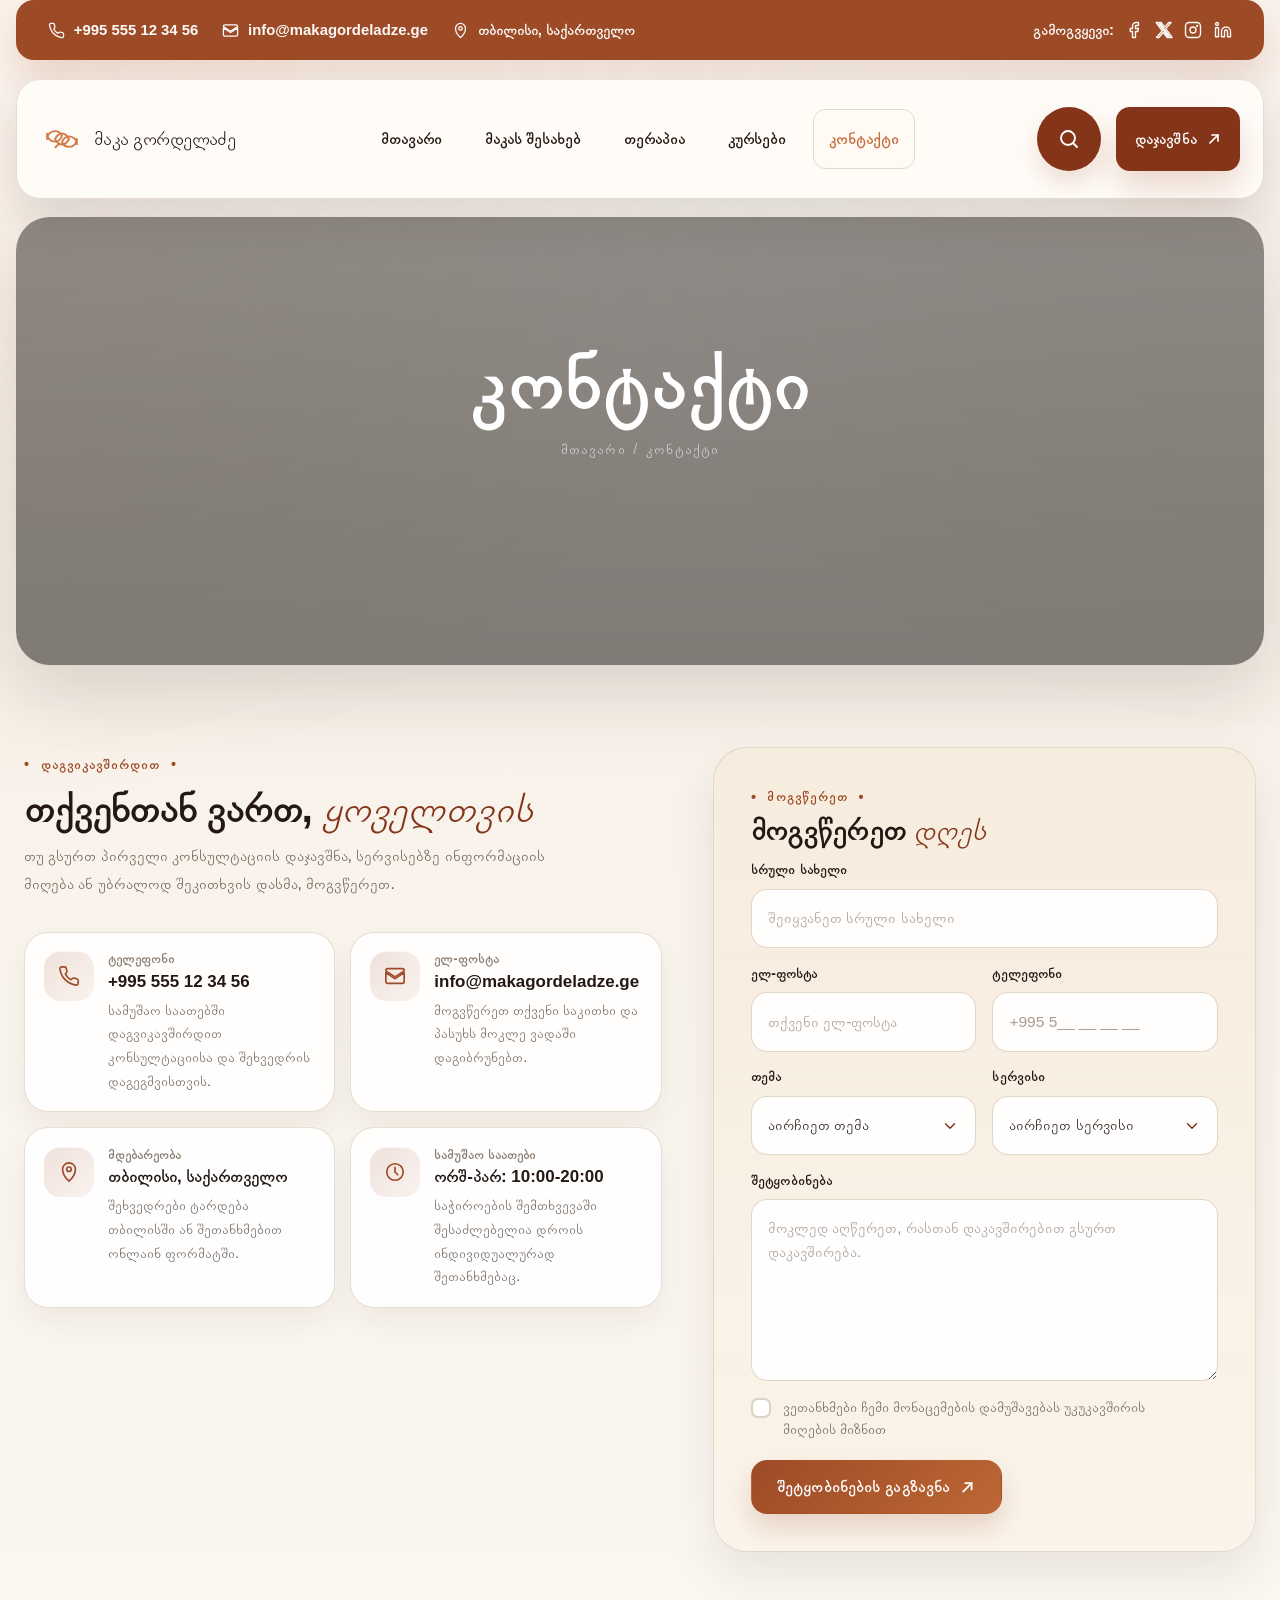
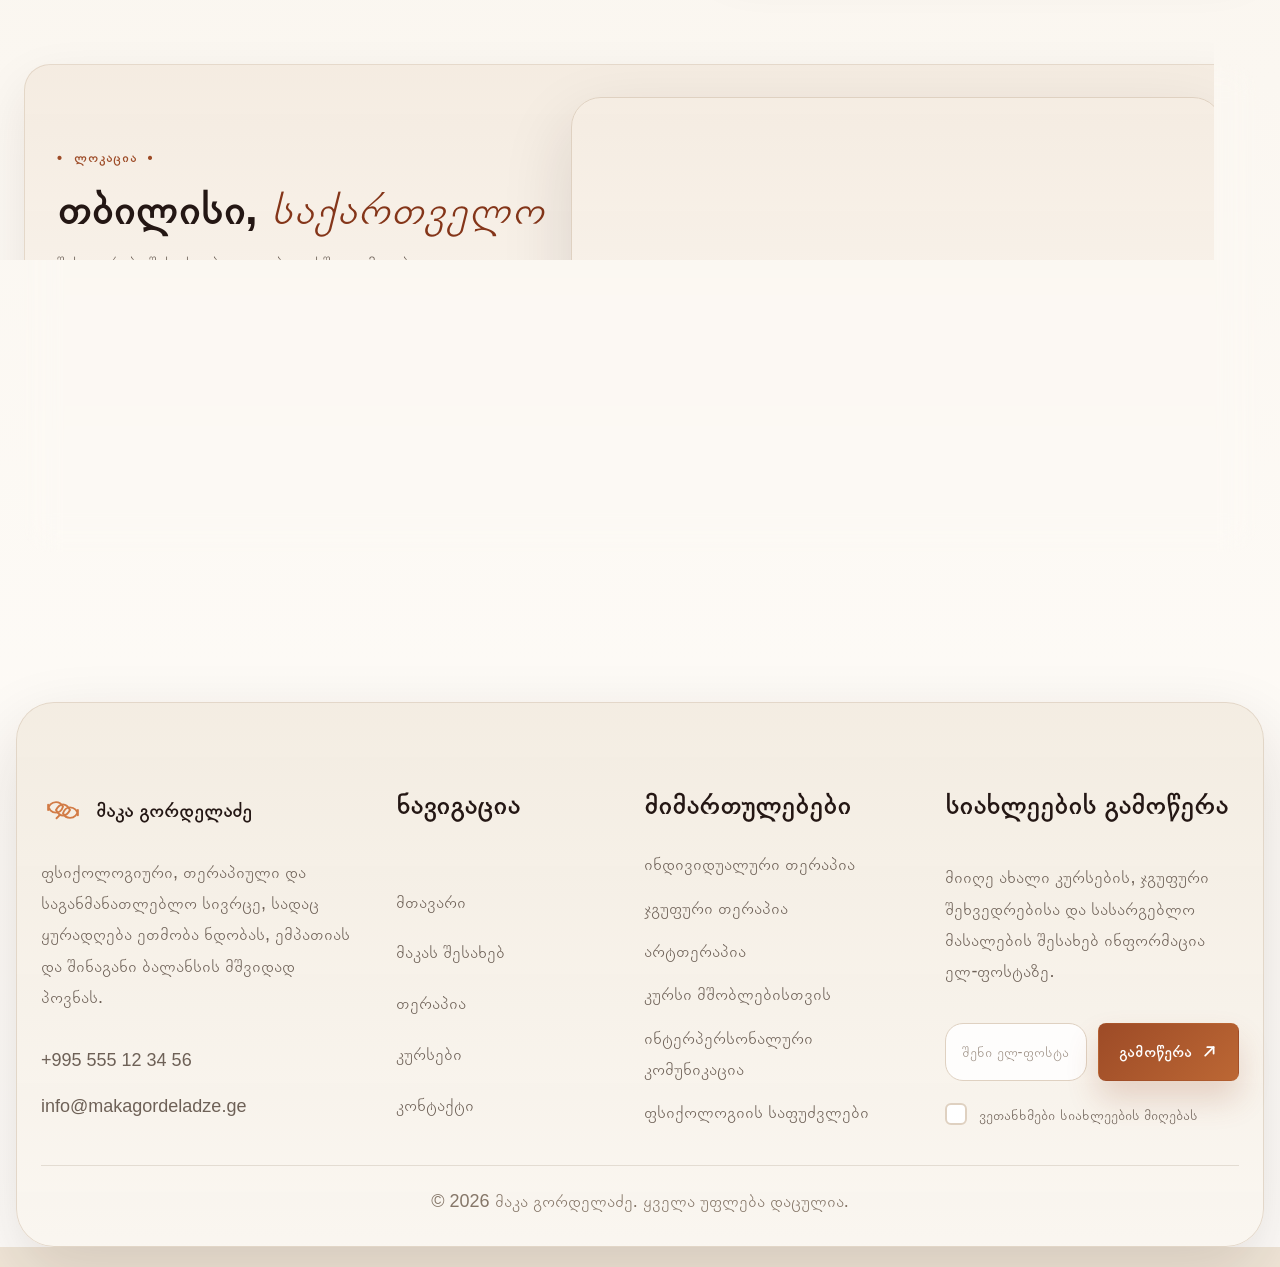
==== commit 4d51fce7: "Refine responsive navigation and homepage presentation" ====
--- a/contact.html
+++ b/contact.html
@@ -10,8 +10,8 @@
     >
     <link rel="stylesheet" href="css/main.css">
     <link rel="stylesheet" href="css/components.css">
-    <link rel="stylesheet" href="css/redesign.css">
-    <script src="js/main.js" defer></script>
+    <link rel="stylesheet" href="css/redesign.css?v=20260413-drawer-polish-2">
+    <script src="js/main.js?v=20260413-drawer-polish-2" defer></script>
     <script src="js/auth.js" defer></script>
   </head>
   <body data-page="contact">
@@ -172,7 +172,7 @@
                 </label>
 
                 <button class="btn btn-primary contact-form__submit" type="submit">
-                  შეტყობინების გაგზავნა <span class="btn-arrow">↗</span>
+                  შეტყობინების გაგზავნა <span class="btn-arrow" aria-hidden="true"><svg viewBox="0 0 16 16" fill="none" stroke="currentColor" stroke-width="1.7" stroke-linecap="round" stroke-linejoin="round" focusable="false"><path d="M4 12 12 4"></path><path d="M6 4h6v6"></path></svg></span>
                 </button>
 
                 <div class="form-success" data-contact-success hidden>
--- a/css/main.css
+++ b/css/main.css
@@ -1,13 +1,14 @@
-@import url("https://fonts.googleapis.com/css2?family=Cormorant+Garamond:wght@400;500;600;700&display=swap");
-
 @font-face {
-  font-family: "Nino Mtavruli";
-  src: url("../fonts/bpg_nino_mtavruli_normal.ttf") format("truetype");
+  font-family: "BPG Nino Medium";
+  src: url("../fonts/bpg_nino_medium.otf") format("opentype");
+  font-style: normal;
+  font-weight: 500;
   font-display: swap;
   unicode-range: U+10A0-10FF, U+1C90-1CBF, U+2D00-2D2F;
 }
 
 :root {
+  --font-family-base: "BPG Nino Medium", sans-serif;
   --color-bg: #faf7f2;
   --color-bg-alt: #f0ebe1;
   --color-primary: #8b3a2a;
@@ -56,7 +57,7 @@
     radial-gradient(circle at top right, rgba(139, 58, 42, 0.06), transparent 28%),
     var(--color-bg);
   color: var(--color-text-muted);
-  font-family: "Nino Mtavruli", Georgia, serif;
+  font-family: var(--font-family-base);
   font-size: 17px;
   line-height: 1.7;
   text-rendering: optimizeLegibility;
@@ -73,7 +74,7 @@
 select,
 textarea,
 nav {
-  font-family: "Nino Mtavruli", Georgia, serif;
+  font-family: var(--font-family-base);
 }
 
 h1,
@@ -82,16 +83,7 @@
 h4,
 h5,
 h6 {
-  font-family: "Nino Mtavruli", "Cormorant Garamond", Georgia, serif;
-}
-
-:lang(en),
-:lang(la),
-:lang(fr),
-:lang(de),
-.latin,
-[data-latin] {
-  font-family: "Cormorant Garamond", Georgia, serif;
+  font-family: var(--font-family-base);
 }
 
 body.modal-open,
@@ -563,9 +555,25 @@
   border-radius: 50%;
 }
 
-.btn-arrow {
-  font-size: 1.05em;
+.btn-arrow,
+.icon-arrow {
+  --icon-size: 1.05em;
+  display: inline-flex;
+  align-items: center;
+  justify-content: center;
+  width: var(--icon-size);
+  height: var(--icon-size);
+  flex: 0 0 auto;
   line-height: 1;
+}
+
+.btn-arrow svg,
+.icon-arrow svg,
+.slider-arrow svg,
+.calendar-nav button svg {
+  display: block;
+  width: 100%;
+  height: 100%;
 }
 
 .link-arrow {
@@ -576,8 +584,17 @@
   font-weight: 600;
 }
 
+.link-arrow__icon {
+  --icon-size: 1rem;
+  transition: transform 0.35s ease;
+}
+
 .link-arrow:hover {
   gap: 0.7rem;
+}
+
+.link-arrow:hover .link-arrow__icon {
+  transform: translate(2px, -2px);
 }
 
 .icon-box {
@@ -627,7 +644,7 @@
 .required-mark {
   margin-inline-start: 0.15em;
   color: var(--color-primary);
-  font-family: "Segoe UI Symbol", "Segoe UI", Arial, sans-serif;
+  font-family: inherit;
 }
 
 .input-row {
@@ -1215,6 +1232,11 @@
   box-shadow: 0 10px 18px rgba(139, 58, 42, 0.2);
 }
 
+.slider-arrow svg {
+  width: 18px;
+  height: 18px;
+}
+
 .slider-arrow:hover {
   background: #7b3123;
   color: var(--color-white);
@@ -1492,25 +1514,9 @@
   transform: scale(1);
 }
 
-.hero-slide__media {
-  position: relative;
-  min-height: 100%;
-}
-
-.hero-slide__media::after {
-  content: "";
+.hero-slide__content {
   position: absolute;
   inset: 0;
-  background: linear-gradient(90deg, rgba(17, 14, 12, 0.02), rgba(17, 14, 12, 0.18));
-}
-
-.hero-slide__media img {
-  width: 100%;
-  height: 100%;
-  border-radius: 16px;
-}
-
-.hero-slide__content {
   display: flex;
   align-items: center;
   padding: clamp(2rem, 5vw, 4.5rem);
@@ -1659,7 +1665,7 @@
   background: rgba(255, 255, 255, 0.8);
   color: var(--color-text-muted);
   text-align: center;
-  font-family: "Cormorant Garamond", serif;
+  font-family: var(--font-family-base);
   font-size: 18px;
   font-weight: 700;
   letter-spacing: 2px;
@@ -3315,10 +3321,6 @@
     grid-template-columns: 1fr;
   }
 
-  .hero-slide__media {
-    min-height: 360px;
-  }
-
   .hero-slide__content {
     min-height: 0;
   }
@@ -3548,10 +3550,6 @@
 
   .hero-slider__frame {
     min-height: 0;
-  }
-
-  .hero-slide__media {
-    min-height: 280px;
   }
 
   .hero-stats {
--- a/css/redesign.css
+++ b/css/redesign.css
@@ -1,14 +1,5 @@
-@import url("https://fonts.googleapis.com/css2?family=Cormorant+Garamond:wght@400;500;600;700&display=swap");
-@import url("https://fonts.googleapis.com/css2?family=DM+Sans:wght@400;500;600;700&display=swap");
-
-@font-face {
-  font-family: "Nino Mtavruli";
-  src: url("../fonts/bpg_nino_mtavruli_normal.ttf") format("truetype");
-  font-display: swap;
-  unicode-range: U+10A0-10FF, U+1C90-1CBF, U+2D00-2D2F;
-}
-
 :root {
+  --font-family-base: "BPG Nino Medium", sans-serif;
   --color-bg: #f7f2ea;
   --color-bg-alt: #efe5d7;
   --color-primary: #9d4b27;
@@ -49,16 +40,7 @@
 h4,
 h5,
 h6 {
-  font-family: "Nino Mtavruli", Georgia, serif;
-}
-
-[data-latin],
-.latin,
-:lang(en),
-:lang(la),
-:lang(fr),
-:lang(de) {
-  font-family: "Cormorant Garamond", Georgia, serif !important;
+  font-family: var(--font-family-base);
 }
 
 body {
@@ -540,10 +522,7 @@
 }
 
 .nav-link--dropdown .nav-caret {
-  font-size: 0.48rem;
-  line-height: 1;
-  color: rgba(36, 23, 20, 0.45);
-  transform: translateY(-2px);
+  display: none;
 }
 
 .nav-dropdown {
@@ -630,55 +609,136 @@
   background: linear-gradient(135deg, #9d4b27, #ab582e);
   color: var(--color-white);
   box-shadow: 0 12px 24px rgba(157, 75, 39, 0.18);
+  transition:
+    transform var(--transition),
+    background-color var(--transition),
+    box-shadow var(--transition),
+    color var(--transition);
 }
 
 .nav-search:hover,
 .nav-search.is-active {
   background: linear-gradient(135deg, #8c3f1e, #994b24);
   color: var(--color-white);
-  border-color: transparent;
+  box-shadow: 0 18px 30px rgba(141, 63, 30, 0.22);
+}
+
+body.search-open {
+  overflow: hidden;
+}
+
+.nav-search-layer {
+  position: fixed;
+  inset: 0;
+  opacity: 0;
+  visibility: hidden;
+  pointer-events: none;
+  z-index: 1100;
+  transition:
+    opacity 0.45s ease-in-out,
+    visibility 0.45s ease-in-out;
+}
+
+.nav-search-layer.is-open {
+  opacity: 1;
+  visibility: visible;
+  pointer-events: auto;
+}
+
+.nav-search-backdrop {
+  position: absolute;
+  inset: 0;
+  background: rgba(18, 14, 12, 0.22);
+  -webkit-backdrop-filter: blur(10px);
+  backdrop-filter: blur(10px);
+  opacity: 0;
+  transition: opacity 0.45s ease-in-out;
+}
+
+.nav-search-layer.is-open .nav-search-backdrop {
+  opacity: 1;
 }
 
 .nav-search-bar {
+  position: absolute;
+  inset: 0 0 auto;
+  display: flex;
+  flex-direction: column;
+  gap: 1rem;
   width: 100%;
-  margin: 10px 0 0;
-  border-radius: 0 0 28px 28px;
-  background: rgba(255, 251, 246, 0.98);
-  box-shadow: 0 22px 46px rgba(36, 23, 20, 0.12);
+  margin: 0;
+  min-height: clamp(200px, 22vh, 260px);
+  padding: clamp(1.75rem, 3vw, 2.35rem) 0 clamp(1.35rem, 2.3vw, 1.9rem);
+  border-radius: 0 0 34px 34px;
+  background: rgba(255, 251, 246, 0.97);
+  box-shadow: 0 28px 60px rgba(19, 15, 13, 0.2);
+  opacity: 0;
+  pointer-events: none;
+  transform: translateY(-104%);
+  transition:
+    transform 0.45s ease-in-out,
+    opacity 0.45s ease-in-out;
 }
 
 .nav-search-bar.is-open,
 .nav-search-bar.search-open {
-  margin-top: 8px;
-  max-height: 124px;
-  padding: 1.2rem 1.45rem 1.4rem;
+  margin: 0;
+  opacity: 1;
+  pointer-events: auto;
+  transform: translateY(0);
 }
 
 .nav-search-bar__inner {
+  display: grid;
+  grid-template-columns: minmax(0, 1fr) auto;
+  align-items: center;
+  gap: 1.15rem;
+  width: min(calc(100% - 72px), 1520px);
+  margin: 0 auto;
+}
+
+.nav-search-field {
+  display: flex;
+  align-items: center;
+  gap: 1.15rem;
+  min-height: 78px;
+  padding-bottom: 0.85rem;
+  border-bottom: 1px solid rgba(83, 83, 82, 0.2);
+}
+
+.nav-search-field__icon {
+  position: static;
+  display: inline-flex;
+  align-items: center;
+  justify-content: center;
+  width: 34px;
+  height: 34px;
+  color: rgba(36, 23, 20, 0.88);
+  flex: 0 0 auto;
+}
+
+.nav-search-field__icon svg {
+  width: 34px;
+  height: 34px;
+  stroke: currentColor;
+}
+
+.nav-search-input {
   width: 100%;
-}
-
-.nav-search-field {
-  position: relative;
-  padding-bottom: 0.15rem;
-  border-bottom: 1px solid rgba(157, 75, 39, 0.18);
-}
-
-.nav-search-field__icon {
-  left: 0;
-  width: 28px;
-  height: 28px;
-  color: var(--color-text);
-}
-
-.nav-search-input {
-  height: 58px;
-  padding-left: 3.4rem;
+  height: auto;
+  padding: 0;
   border: 0;
   border-radius: 0;
   background: transparent;
   box-shadow: none;
-  font-size: 1.1rem;
+  font-size: clamp(1.35rem, 2.5vw, 2.15rem);
+  font-weight: 500;
+  line-height: 1.2;
+  color: var(--color-text);
+}
+
+.nav-search-input::placeholder {
+  color: rgba(36, 23, 20, 0.42);
 }
 
 .nav-search-input:focus {
@@ -686,36 +746,75 @@
 }
 
 .nav-search-close {
-  width: 52px;
-  height: 52px;
-  border-radius: 16px;
-  background: var(--color-primary-lt);
+  width: 64px;
+  height: 64px;
+  border-radius: 18px;
+  background: rgba(141, 63, 30, 0.94);
   color: var(--color-white);
+  transition:
+    background-color 0.3s ease,
+    transform 0.3s ease;
+}
+
+.nav-search-close svg {
+  width: 28px;
+  height: 28px;
+  stroke: currentColor;
+  transform-origin: center;
+  transition: transform 0.32s ease;
+}
+
+.nav-search-close.is-rotating svg {
+  transform: rotate(360deg);
 }
 
 .nav-search-close:hover {
-  background: var(--color-primary);
+  background: rgba(108, 44, 20, 0.98);
   color: var(--color-white);
 }
 
 .nav-search-results {
-  width: 100%;
-  border-radius: 0 0 28px 28px;
-  background: rgba(255, 251, 246, 0.98);
-  box-shadow: 0 26px 48px rgba(36, 23, 20, 0.12);
+  display: grid;
+  gap: 0.65rem;
+  width: min(calc(100% - 72px), 1520px);
+  margin: 0 auto;
+  max-height: min(18vh, 190px);
+  padding-right: 0.15rem;
+  overflow-y: auto;
+  opacity: 0;
+  pointer-events: none;
+  transition: opacity 0.25s ease;
+}
+
+.nav-search-results.is-visible {
+  opacity: 1;
+  pointer-events: auto;
 }
 
 .nav-search-result {
+  display: flex;
+  align-items: center;
+  justify-content: space-between;
+  gap: 1rem;
   padding: 0.95rem 1.4rem;
-  border-radius: 14px;
+  border-radius: 18px;
+  background: rgba(255, 255, 255, 0.68);
+  border: 1px solid rgba(223, 209, 193, 0.72);
+  box-shadow: 0 10px 24px rgba(41, 24, 18, 0.06);
 }
 
 .nav-search-result:hover {
-  background: rgba(157, 75, 39, 0.08);
+  background: rgba(255, 255, 255, 0.88);
 }
 
 .nav-search-result__tag {
   background: rgba(157, 75, 39, 0.1);
+}
+
+.nav-search-empty {
+  padding: 0.95rem 0.2rem;
+  color: var(--color-text-muted);
+  font-size: 0.98rem;
 }
 
 .topbar .social-links {
@@ -871,16 +970,6 @@
   display: block;
 }
 
-.hero-slide__media::after {
-  background: linear-gradient(90deg, rgba(17, 14, 12, 0) 36%, rgba(17, 14, 12, 0.08) 47%, rgba(17, 14, 12, 0.52) 72%, rgba(17, 14, 12, 0.74) 100%);
-}
-
-.hero-slide__media img {
-  border-radius: 0;
-  object-fit: cover;
-}
-
-.hero-slide__media,
 .hero-slide__content {
   position: absolute;
   inset: 0;
@@ -1188,7 +1277,7 @@
 }
 
 .community-banner__cta .btn-arrow {
-  font-size: 1.35rem;
+  --icon-size: 1.35rem;
 }
 
 .page-hero {
@@ -1233,7 +1322,7 @@
 
 .therapy-intro {
   gap: clamp(2rem, 4vw, 3rem);
-  align-items: center;
+  align-items: start;
 }
 
 .therapy-intro__benefits {
@@ -1287,8 +1376,38 @@
   line-height: 1.62;
 }
 
+.therapy-intro__media {
+  justify-self: end;
+  align-self: start;
+  width: min(100%, 34rem);
+  height: clamp(23.5rem, 42vw, 38rem);
+}
+
 .therapy-intro__media img {
-  min-height: 620px;
+  display: block;
+  width: 100%;
+  height: 100%;
+  min-height: 0;
+  object-fit: cover;
+  object-position: center;
+}
+
+@media (max-width: 960px) {
+  .therapy-intro__media {
+    justify-self: stretch;
+    width: 100%;
+    height: clamp(24rem, 62vw, 30rem);
+  }
+
+  .therapy-intro__media img {
+    min-height: 0;
+  }
+}
+
+@media (max-width: 560px) {
+  .therapy-intro__media {
+    height: clamp(21rem, 82vw, 26rem);
+  }
 }
 
 .therapy-types-section {
@@ -1439,6 +1558,11 @@
   background: transparent;
   color: #5d5148;
   box-shadow: none;
+}
+
+.calendar-nav button svg {
+  width: 16px;
+  height: 16px;
 }
 
 .calendar-nav button:hover {
@@ -1935,6 +2059,10 @@
   transition: transform 0.35s ease;
 }
 
+body[data-page="courses"] .course-catalog-card__cta .icon-arrow {
+  --icon-size: 0.98rem;
+}
+
 body[data-page="courses"] .course-catalog-card__media {
   position: relative;
   margin-top: 1rem;
@@ -2289,26 +2417,33 @@
 }
 
 .mobile-nav__links {
-  display: grid;
-  gap: 0.72rem;
-  align-content: start;
+  display: flex;
+  flex-direction: column;
+  align-items: stretch;
+  gap: 0.95rem;
   min-height: 0;
   overflow-y: auto;
-  padding-right: 0.12rem;
+  padding-right: 0.18rem;
   scrollbar-width: thin;
 }
 
 .mobile-nav__panel {
-  grid-template-rows: auto auto minmax(0, 1fr) auto;
-  gap: 1rem;
-  padding: 1.2rem 1rem 1rem;
+  width: min(100%, 392px);
+  grid-template-rows: auto auto minmax(0, 1fr);
+  gap: 1.15rem;
+  padding: 1.45rem 1.1rem 1.2rem;
   background:
     linear-gradient(180deg, rgba(255, 252, 248, 0.99), rgba(244, 237, 227, 0.98)),
     var(--color-white);
 }
 
+.mobile-nav--search-hidden .mobile-nav__panel {
+  gap: 1rem;
+}
+
 .mobile-nav__header {
-  padding-inline: 0.1rem;
+  align-items: center;
+  padding: 0.08rem 0.1rem 0.45rem;
 }
 
 .site-logo--mobile {
@@ -2334,28 +2469,79 @@
 }
 
 .mobile-nav__close {
-  flex: 0 0 auto;
+  width: 46px !important;
+  height: 46px !important;
+  min-width: 46px !important;
+  min-height: 46px !important;
+  max-width: 46px !important;
+  max-height: 46px !important;
+  flex: 0 0 46px !important;
+  display: inline-flex;
+  align-items: center;
+  justify-content: center;
+  align-self: center;
+  padding: 0 !important;
+  border-radius: 50% !important;
+  aspect-ratio: 1 / 1;
+  border: 1px solid rgba(157, 75, 39, 0.14);
+  background: linear-gradient(135deg, rgba(157, 75, 39, 0.92), rgba(122, 56, 30, 0.9));
+  color: #ffffff;
+  box-shadow: 0 10px 22px rgba(81, 36, 19, 0.16);
+  line-height: 1 !important;
+  transition:
+    background-color var(--transition),
+    box-shadow var(--transition),
+    color var(--transition);
+}
+
+.mobile-nav__close svg {
+  width: 18px !important;
+  height: 18px !important;
+  min-width: 18px;
+  min-height: 18px;
+  max-width: none;
+  flex: 0 0 18px;
+  display: block;
+  stroke: currentColor;
+  transform-origin: center;
+  transition: transform 0.8s ease;
+}
+
+.mobile-nav__close.is-rotating svg {
+  transform: rotate(90deg);
+}
+
+.mobile-nav__close:hover,
+.mobile-nav__close:focus-visible {
+  background: linear-gradient(135deg, rgba(145, 67, 35, 0.94), rgba(114, 51, 28, 0.92));
+  color: #ffffff;
+  box-shadow: 0 12px 24px rgba(81, 36, 19, 0.18);
 }
 
 .mobile-nav__search {
   display: flex;
   width: 100%;
-  min-height: 56px;
+  min-height: 52px;
   align-items: center;
-  gap: 0.72rem;
-  padding: 0 1.05rem;
-  border: 1px solid rgba(223, 209, 193, 0.86);
-  border-radius: 20px;
-  background: rgba(255, 252, 247, 0.96);
+  gap: 0.68rem;
+  padding: 0 0.95rem;
+  border: 1px solid rgba(223, 209, 193, 0.82);
+  border-radius: 18px;
+  background: rgba(255, 253, 249, 0.96);
   color: var(--color-text);
   box-shadow:
-    inset 0 1px 0 rgba(255, 255, 255, 0.92),
-    0 10px 24px rgba(41, 24, 18, 0.04);
+    inset 0 1px 0 rgba(255, 255, 255, 0.94),
+    0 8px 18px rgba(41, 24, 18, 0.035);
+}
+
+.mobile-nav__search[hidden],
+.mobile-nav__search.is-hidden {
+  display: none !important;
 }
 
 .mobile-nav__search svg {
-  width: 20px;
-  height: 20px;
+  width: 18px;
+  height: 18px;
   flex: 0 0 auto;
   color: var(--color-primary);
   stroke: currentColor;
@@ -2374,11 +2560,12 @@
   background: transparent;
   color: var(--color-text);
   font: inherit;
-  font-size: 0.98rem;
+  font-size: 0.96rem;
+  line-height: 1;
 }
 
 .mobile-nav__search input::placeholder {
-  color: rgba(36, 23, 20, 0.52);
+  color: rgba(36, 23, 20, 0.46);
 }
 
 .mobile-nav__footer {
@@ -2388,7 +2575,22 @@
   gap: 0;
   justify-content: stretch;
   justify-items: stretch;
-  padding-top: 0.2rem;
+  padding-top: 0.45rem;
+}
+
+.mobile-nav__contact-block {
+  margin-top: auto;
+  padding-top: 1.35rem;
+  padding-bottom: 0.4rem;
+}
+
+.mobile-nav__primary-links,
+.mobile-nav__groups {
+  display: grid;
+}
+
+.mobile-nav__primary-links {
+  gap: 0.52rem;
 }
 
 .mobile-nav__links .mobile-nav__booking {
@@ -2398,59 +2600,131 @@
   border-radius: 18px;
 }
 
-.mobile-nav__booking {
-  min-height: 54px;
-  margin: 0.1rem 0 0.35rem;
-  box-shadow: 0 16px 28px rgba(157, 75, 39, 0.18);
-}
-
-.mobile-nav__group {
-  display: grid;
-  gap: 0.7rem;
-  padding: 1rem;
-  border-radius: 22px;
-  background: linear-gradient(180deg, rgba(255, 248, 241, 0.92), rgba(245, 236, 225, 0.88));
-  box-shadow: inset 0 1px 0 rgba(255, 255, 255, 0.82);
-}
-
-.mobile-nav__group strong {
-  color: var(--color-text);
-  font-size: 1rem;
-  line-height: 1.1;
-}
-
-.mobile-nav__sublinks {
-  display: grid;
-  gap: 0.35rem;
-}
-
-.mobile-nav__sublinks a {
+.mobile-nav__link,
+.mobile-nav__subitem {
   display: flex;
   align-items: center;
   justify-content: space-between;
   gap: 1rem;
-  padding: 0.78rem 0.9rem;
-  border-radius: 16px;
+}
+
+.mobile-nav__link {
+  min-height: 54px;
+  padding: 0.92rem 1rem;
+  border: 1px solid rgba(223, 209, 193, 0.6);
+  border-radius: 18px;
+  background: rgba(255, 255, 255, 0.56);
+  box-shadow: inset 0 1px 0 rgba(255, 255, 255, 0.86);
+  color: var(--color-text);
+  font-size: 1rem;
+  font-weight: 600;
+  line-height: 1.22;
+}
+
+.mobile-nav__link:hover,
+.mobile-nav__link:focus-visible {
+  background: rgba(255, 255, 255, 0.9);
+  color: var(--color-primary);
+}
+
+.mobile-nav__link.is-active {
+  border-color: rgba(157, 75, 39, 0.16);
+  background: rgba(157, 75, 39, 0.08);
+  color: #2b201d;
+}
+
+.mobile-nav__link span,
+.mobile-nav__subitem span {
+  flex: 1 1 auto;
+}
+
+.mobile-nav__link .icon-arrow,
+.mobile-nav__subitem .icon-arrow,
+.mobile-nav__booking .btn-arrow {
+  --icon-size: 1rem;
+  color: currentColor;
+}
+
+.mobile-nav__booking {
+  min-height: 52px;
+  margin: 0.1rem 0 0.5rem;
+  box-shadow: 0 14px 26px rgba(157, 75, 39, 0.18);
+}
+
+.mobile-nav__booking.is-active {
+  box-shadow: 0 14px 26px rgba(157, 75, 39, 0.22);
+}
+
+.mobile-nav__groups {
+  gap: 0.82rem;
+}
+
+.mobile-nav__group {
+  display: grid;
+  gap: 0.78rem;
+  padding: 0.95rem 0.95rem 0.9rem;
+  border: 1px solid rgba(223, 209, 193, 0.72);
+  border-radius: 20px;
+  background: linear-gradient(180deg, rgba(255, 251, 246, 0.94), rgba(246, 238, 228, 0.9));
+  box-shadow:
+    0 12px 24px rgba(41, 24, 18, 0.03),
+    inset 0 1px 0 rgba(255, 255, 255, 0.88);
+}
+
+.mobile-nav__group.is-active {
+  border-color: rgba(157, 75, 39, 0.18);
+  background: linear-gradient(180deg, rgba(255, 249, 243, 0.96), rgba(244, 234, 222, 0.92));
+}
+
+.mobile-nav__group-title {
+  color: rgba(36, 23, 20, 0.78);
+  font-size: 0.78rem;
+  font-weight: 700;
+  letter-spacing: 0.08em;
+  line-height: 1.2;
+  text-transform: uppercase;
+}
+
+.mobile-nav__group.is-active .mobile-nav__group-title {
+  color: var(--color-primary);
+}
+
+.mobile-nav__sublinks {
+  display: grid;
+  gap: 0.42rem;
+}
+
+.mobile-nav__subitem {
+  min-height: 46px;
+  padding: 0.72rem 0.82rem;
+  border-radius: 15px;
   color: var(--color-text-muted);
-  font-size: 0.98rem;
+  font-size: 0.95rem;
   font-weight: 500;
-  line-height: 1.3;
-}
-
-.mobile-nav__sublinks a:hover,
-.mobile-nav__sublinks a:focus-visible {
+  line-height: 1.35;
+}
+
+.mobile-nav__subitem:hover,
+.mobile-nav__subitem:focus-visible {
   background: rgba(157, 75, 39, 0.08);
   color: var(--color-primary);
 }
 
+.mobile-nav__subitem.is-active {
+  background: rgba(157, 75, 39, 0.09);
+  color: var(--color-text);
+}
+
 .mobile-nav__contact {
+  --mobile-contact-icon-size: 36px;
+  --mobile-contact-row-gap: 0.82rem;
   display: grid;
-  gap: 0.82rem;
-  padding: 1rem 1.05rem 1.08rem;
+  gap: 0.78rem;
+  padding: 1.05rem;
   border: 1px solid rgba(223, 209, 193, 0.8);
   border-radius: 22px;
-  background: #ffffff;
-  box-shadow: 0 16px 32px rgba(41, 24, 18, 0.06);
+  background: rgba(255, 255, 255, 0.94);
+  box-shadow: 0 14px 28px rgba(41, 24, 18, 0.055);
 }
 
 .mobile-nav__contact-label {
@@ -2463,12 +2737,13 @@
 
 .mobile-nav__contact-link {
   display: grid;
-  grid-template-columns: auto minmax(0, 1fr);
-  gap: 0.78rem;
-  align-items: start;
+  grid-template-columns: var(--mobile-contact-icon-size) minmax(0, 1fr);
+  gap: var(--mobile-contact-row-gap);
+  align-items: center;
+  min-height: 42px;
   color: #1a1a1a;
-  font-family: "Nino Mtavruli", "DM Sans", sans-serif;
-  font-size: 0.96rem;
+  font-family: var(--font-family-base);
+  font-size: 0.94rem;
   font-weight: 600;
   line-height: 1.45;
 }
@@ -2479,18 +2754,19 @@
 }
 
 .mobile-nav__contact-icon {
-  width: 1.1rem;
-  height: 1.1rem;
+  width: var(--mobile-contact-icon-size);
+  height: var(--mobile-contact-icon-size);
   display: inline-flex;
   align-items: center;
   justify-content: center;
-  margin-top: 0.14rem;
+  border-radius: 12px;
+  background: rgba(157, 75, 39, 0.08);
   color: #1a1a1a;
 }
 
 .mobile-nav__contact-icon svg {
-  width: 18px;
-  height: 18px;
+  width: 17px;
+  height: 17px;
   fill: none;
   stroke: currentColor;
   stroke-width: 1.9;
@@ -2501,34 +2777,76 @@
 .mobile-nav__socials {
   display: flex;
   align-items: center;
+  align-self: start;
+  justify-content: flex-start;
   flex-wrap: wrap;
-  gap: 0.6rem;
-  padding-top: 0.1rem;
+  gap: 0.72rem;
+  width: fit-content;
+  max-width: 100%;
+  margin-inline-start: calc(var(--mobile-contact-icon-size) + var(--mobile-contact-row-gap));
+  padding-top: 0.62rem;
 }
 
 .mobile-nav__social-link {
-  width: 40px;
-  height: 40px;
+  width: 42px;
+  height: 42px;
+  flex: 0 0 42px;
   display: inline-flex;
   align-items: center;
   justify-content: center;
-  border-radius: 14px;
-  border: 1px solid rgba(36, 23, 20, 0.14);
-  background: #ffffff;
-  color: #1a1a1a;
+  border-radius: 13px;
+  border: 1px solid rgba(36, 23, 20, 0.18);
+  background: rgba(255, 255, 255, 0.98);
+  color: rgba(26, 26, 26, 0.92);
+  box-shadow: 0 8px 18px rgba(41, 24, 18, 0.04);
+  font-size: 0;
+  line-height: 0;
 }
 
 .mobile-nav__social-link:hover,
 .mobile-nav__social-link:focus-visible {
-  background: rgba(157, 75, 39, 0.08);
+  background: rgba(157, 75, 39, 0.1);
   color: var(--color-primary);
   transform: translateY(-1px);
 }
 
 .mobile-nav__social-link svg {
-  width: 18px;
-  height: 18px;
+  width: 20px !important;
+  height: 20px !important;
+  min-width: 20px;
+  min-height: 20px;
+  max-width: none;
+  flex: 0 0 20px;
+  display: block;
+  overflow: visible;
   color: currentColor;
+  transform-origin: center;
+}
+
+.mobile-nav__social-link svg [fill]:not([fill="none"]) {
+  fill: currentColor;
+}
+
+.mobile-nav__social-link svg [stroke]:not([stroke="none"]) {
+  stroke: currentColor;
+  stroke-width: 2.05;
+  vector-effect: non-scaling-stroke;
+}
+
+.mobile-nav__social-link[aria-label="Facebook"] svg {
+  transform: translateX(-0.5px) scale(1.06);
+}
+
+.mobile-nav__social-link[aria-label="X"] svg {
+  transform: translateX(-0.15px) scale(0.96);
+}
+
+.mobile-nav__social-link[aria-label="Instagram"] svg {
+  transform: scale(0.96);
+}
+
+.mobile-nav__social-link[aria-label="LinkedIn"] svg {
+  transform: translateY(0.5px) scale(0.95);
 }
 
 @media (max-width: 1180px) {
@@ -2631,9 +2949,12 @@
     bottom: 20px;
   }
 
-  .therapy-intro__media img,
   .about-section__image img {
     min-height: 420px;
+  }
+
+  .therapy-intro__media img {
+    min-height: 0;
   }
 
   .therapy-intro__benefits {
@@ -2769,14 +3090,29 @@
     height: 50px;
   }
 
-  .nav-search-bar.is-open,
-  .nav-search-bar.search-open {
-    padding: 1rem;
+  .nav-search-bar {
+    min-height: clamp(184px, 25vh, 220px);
+    padding-block: 1.2rem 1.1rem;
+  }
+
+  .nav-search-bar__inner,
+  .nav-search-results {
+    width: min(calc(100% - 44px), 100%);
+  }
+
+  .nav-search-field {
+    min-height: 62px;
+    gap: 0.9rem;
+    padding-bottom: 0.72rem;
+  }
+
+  .nav-search-input {
+    font-size: clamp(1.08rem, 4.6vw, 1.5rem);
   }
 
   .nav-search-close {
-    width: 48px;
-    height: 48px;
+    width: 52px;
+    height: 52px;
   }
 
   .hero-slider__frame,
@@ -2850,7 +3186,7 @@
 body[data-page="home"] {
   background: #fff;
   color: #636363;
-  font-family: "Nino Mtavruli", "DM Sans", system-ui, sans-serif;
+  font-family: var(--font-family-base);
 }
 
 body[data-page="home"] h1,
@@ -2859,7 +3195,7 @@
 body[data-page="home"] h4,
 body[data-page="home"] .site-logo__text,
 body[data-page="home"] .footer__title {
-  font-family: "Nino Mtavruli", "Cormorant Garamond", Georgia, serif;
+  font-family: var(--font-family-base);
   font-weight: 500;
   letter-spacing: -0.03em;
 }
@@ -2890,7 +3226,7 @@
 body[data-page="home"] .section-label {
   justify-content: inherit;
   color: #843519;
-  font-family: "Nino Mtavruli", "DM Sans", sans-serif;
+  font-family: var(--font-family-base);
   font-size: 1rem;
   font-weight: 600;
 }
@@ -2916,11 +3252,11 @@
 body[data-page="home"] .site-header {
   position: absolute;
   top: 28px;
-  left: 50%;
-  right: auto;
-  width: min(calc(100% - 96px), 1840px);
+  left: 26px;
+  right: 26px;
+  width: auto;
   margin: 0;
-  transform: translateX(-50%);
+  transform: none;
   z-index: 5;
 }
 
@@ -2936,18 +3272,104 @@
 }
 
 body[data-page="home"] .topbar {
-  border-radius: 22px;
-  background: var(--color-primary);
-  box-shadow: 0 18px 38px rgba(157, 75, 39, 0.18);
+  border-radius: 24px;
+  position: relative;
+  overflow: hidden;
+  isolation: isolate;
+  border: 1px solid rgba(255, 255, 255, 0.1);
+  background: linear-gradient(
+    180deg,
+    rgba(51, 51, 51, 0.44) 0%,
+    rgba(51, 51, 51, 0.36) 100%
+  );
+  -webkit-backdrop-filter: blur(14px);
+  backdrop-filter: blur(14px);
+  box-shadow: 0 12px 28px rgba(0, 0, 0, 0.15);
+}
+
+body[data-page="home"] .topbar::before {
+  content: "";
+  position: absolute;
+  inset: 1px;
+  border-radius: inherit;
+  background: linear-gradient(
+    180deg,
+    rgba(255, 255, 255, 0.13) 0%,
+    rgba(255, 255, 255, 0.045) 36%,
+    rgba(255, 255, 255, 0) 100%
+  );
+  pointer-events: none;
+}
+
+body[data-page="home"] .topbar::after {
+  content: "";
+  position: absolute;
+  left: -6%;
+  top: -42%;
+  width: 34%;
+  height: 185%;
+  background: radial-gradient(
+    circle,
+    rgba(255, 255, 255, 0.13) 0%,
+    rgba(255, 255, 255, 0.06) 30%,
+    rgba(255, 255, 255, 0) 72%
+  );
+  opacity: 0.24;
+  pointer-events: none;
 }
 
 body[data-page="home"] .topbar__inner {
+  position: relative;
+  z-index: 1;
   min-height: 60px;
-  padding: 0.86rem 2rem;
+  gap: 1rem 2.15rem;
+  padding: 0.88rem clamp(1.45rem, 2vw, 1.9rem);
+}
+
+body[data-page="home"] .topbar__info {
+  gap: 0.95rem clamp(1.2rem, 1.7vw, 1.9rem);
+}
+
+body[data-page="home"] .topbar__side {
+  gap: 1.2rem;
+}
+
+body[data-page="home"] .topbar__social {
+  gap: 1.02rem;
+}
+
+body[data-page="home"] .topbar__social span {
+  color: rgba(255, 255, 255, 0.95);
+  font-weight: 600;
+  letter-spacing: 0.01em;
+}
+
+body[data-page="home"] .topbar__info a,
+body[data-page="home"] .topbar__social a {
+  gap: 0.76rem;
+  color: rgba(255, 255, 255, 0.96);
+  font-weight: 500;
+}
+
+body[data-page="home"] .topbar__info a:hover,
+body[data-page="home"] .topbar__info a:focus-visible,
+body[data-page="home"] .topbar__social a:hover,
+body[data-page="home"] .topbar__social a:focus-visible {
+  color: rgba(255, 255, 255, 0.84);
+}
+
+body[data-page="home"] .topbar .social-links {
+  gap: 1rem;
+}
+
+body[data-page="home"] .topbar__info svg,
+body[data-page="home"] .topbar__social svg {
+  width: 17px;
+  height: 17px;
 }
 
 body[data-page="home"] .navbar {
-  margin-top: 26px;
+  margin-top: 24px;
 }
 
 body[data-page="home"] .navbar-shell {
@@ -2955,17 +3377,39 @@
   box-shadow: 0 18px 42px rgba(41, 24, 18, 0.12);
 }
 
+body[data-page="home"] .navbar__inner {
+  padding-inline: clamp(1.2rem, 1.8vw, 1.55rem);
+}
+
 body[data-page="home"] .navbar__inner,
 body[data-page="home"] .nav-layout {
   min-height: 118px;
 }
 
+body[data-page="home"] .nav-layout {
+  grid-template-columns: minmax(0, 1fr) auto minmax(0, 1fr);
+  align-items: center;
+  gap: clamp(1.1rem, 1.8vw, 1.85rem);
+}
+
+body[data-page="home"] .nav-brand {
+  justify-self: start;
+  width: max-content;
+}
+
+body[data-page="home"] .nav-group--center {
+  justify-content: center;
+  justify-self: center;
+  gap: clamp(0.45rem, 0.9vw, 1rem);
+  margin-inline: auto;
+}
+
 body[data-page="home"] .nav-link {
   min-height: 60px;
-  padding-inline: 1.35rem;
+  padding-inline: clamp(0.92rem, 1vw, 1.24rem);
   border-radius: 12px;
-  font-family: "Nino Mtavruli", "Cormorant Garamond", Georgia, serif;
-  font-size: 1.08rem;
+  font-family: var(--font-family-base);
+  font-size: clamp(0.98rem, 0.92vw, 1.08rem);
 }
 
 body[data-page="home"] .nav-link.is-active {
@@ -2979,12 +3423,110 @@
   height: 64px;
   border-radius: 50%;
   background: #843519;
+  transform: none;
+  transition:
+    background-color 0.5s ease-in-out,
+    color 0.5s ease-in-out;
+}
+
+body[data-page="home"] .nav-actions {
+  justify-self: end;
+  gap: 0.95rem;
 }
 
 body[data-page="home"] .nav-actions .btn.btn-primary {
   min-height: 64px;
+  padding-inline: clamp(1.08rem, 1.2vw, 1.35rem);
   border-radius: 14px;
   background: #843519;
+  transform: none;
+  transition:
+    background-color 0.5s ease-in-out,
+    color 0.5s ease-in-out;
+}
+
+body[data-page="home"] .nav-search:hover,
+body[data-page="home"] .nav-search:focus-visible,
+body[data-page="home"] .nav-actions .btn.btn-primary:hover,
+body[data-page="home"] .nav-actions .btn.btn-primary:focus-visible {
+  background: #c76b3d;
+  transform: none;
+}
+
+body[data-page="home"] .nav-search-bar__inner,
+body[data-page="home"] .nav-search-results {
+  width: calc(100% - 52px);
+  max-width: none;
+}
+
+body[data-page="home"] .nav-search-backdrop {
+  background: rgba(18, 14, 12, 0.16);
+  -webkit-backdrop-filter: blur(6px);
+  backdrop-filter: blur(6px);
+}
+
+body[data-page="home"] .nav-search-field {
+  display: flex;
+  align-items: center;
+  gap: 0.88rem;
+  padding-bottom: 0.72rem;
+}
+
+body[data-page="home"] .nav-search-field__icon {
+  flex: 0 0 auto;
+  width: 26px;
+  height: 26px;
+  margin-bottom: 0;
+  transform: translateY(1px);
+  color: rgba(36, 23, 20, 0.8);
+}
+
+body[data-page="home"] .nav-search-field__icon svg {
+  display: block;
+  width: 26px;
+  height: 26px;
+  fill: none;
+  stroke: currentColor;
+  stroke-width: 1.85;
+  stroke-linecap: round;
+  stroke-linejoin: round;
+}
+
+body[data-page="home"] .nav-search-input {
+  flex: 1 1 auto;
+  font-size: clamp(0.96rem, 1.74vw, 1.48rem);
+  line-height: 1;
+}
+
+body[data-page="home"] .nav-search-input::placeholder {
+  color: rgba(36, 23, 20, 0.4);
+}
+
+body[data-page="home"] .nav-search-close {
+  position: relative;
+  top: -6px;
+  background: #c76b3d;
+  transition:
+    background-color 0.3s ease,
+    transform 0.8s ease;
+}
+
+body[data-page="home"] .nav-search-close:hover {
+  background: #934121;
+}
+
+body[data-page="home"] .nav-search-close svg {
+  transform: rotate(0deg);
+  transform-origin: center;
+  transition: transform 0.8s ease;
+}
+
+body[data-page="home"] .nav-search-close:hover svg {
+  transform: rotate(90deg);
+}
+
+body[data-page="home"] .nav-search-close.is-rotating svg {
+  transform: rotate(0deg);
 }
 
 body[data-page="home"] .home-hero {
@@ -3007,18 +3549,78 @@
 
 body[data-page="home"] .hero-slide {
   min-height: clamp(760px, 54vw, 980px);
-}
-
-body[data-page="home"] .hero-slide__media::after {
-  background:
-    linear-gradient(90deg, rgba(20, 17, 15, 0.04) 0%, rgba(20, 17, 15, 0.18) 42%, rgba(23, 17, 14, 0.72) 100%),
-    linear-gradient(180deg, rgba(0, 0, 0, 0.04), rgba(0, 0, 0, 0.18));
+  isolation: isolate;
+  --hero-slide-image: none;
+  --hero-slide-position: center center;
+  --hero-slide-overlay:
+    linear-gradient(
+      to bottom,
+      rgba(0, 0, 0, 0.5) 0%,
+      rgba(0, 0, 0, 0.44) 28%,
+      rgba(0, 0, 0, 0.54) 58%,
+      rgba(0, 0, 0, 0.66) 100%
+    ),
+    linear-gradient(
+      98deg,
+      rgba(0, 0, 0, 0.22) 0%,
+      rgba(0, 0, 0, 0.2) 36%,
+      rgba(0, 0, 0, 0.34) 62%,
+      rgba(0, 0, 0, 0.48) 100%
+    );
+  --hero-slide-highlight:
+    radial-gradient(
+      ellipse 46% 58% at 68% 39%,
+      rgba(0, 0, 0, 0.32) 0%,
+      rgba(0, 0, 0, 0.25) 26%,
+      rgba(0, 0, 0, 0.16) 50%,
+      rgba(0, 0, 0, 0.07) 68%,
+      transparent 84%
+    );
+  background-color: #cdbfae;
+  background-image: var(--hero-slide-image);
+  background-repeat: no-repeat;
+  background-size: cover;
+  background-position: var(--hero-slide-position);
+}
+
+body[data-page="home"] .hero-slider__frame > .hero-slide:nth-of-type(1) {
+  --hero-slide-image: url("../images/home/slider-2.jpg");
+  --hero-slide-position: 32% center;
+}
+
+body[data-page="home"] .hero-slider__frame > .hero-slide:nth-of-type(2) {
+  --hero-slide-image: url("../images/home/slider-1.jpeg");
+  --hero-slide-position: 50% center;
+}
+
+body[data-page="home"] .hero-slider__frame > .hero-slide:nth-of-type(3) {
+  --hero-slide-image: url("../images/home/slider-3.jpg");
+  --hero-slide-position: 54% center;
+}
+
+body[data-page="home"] .hero-slide::before,
+body[data-page="home"] .hero-slide::after {
+  content: "";
+  position: absolute;
+  inset: 0;
+  pointer-events: none;
+}
+
+body[data-page="home"] .hero-slide::before {
+  z-index: 1;
+  background: var(--hero-slide-overlay);
+}
+
+body[data-page="home"] .hero-slide::after {
+  z-index: 2;
+  background: var(--hero-slide-highlight);
 }
 
 body[data-page="home"] .hero-slide__content {
   justify-content: flex-end;
   align-items: center;
   padding: clamp(15.25rem, 20vw, 17.5rem) clamp(2rem, 6vw, 7rem) clamp(4rem, 7vw, 6rem);
+  z-index: 3;
 }
 
 body[data-page="home"] .hero-slide__panel {
@@ -3036,15 +3638,16 @@
   transform: translateY(14px);
 }
 
-body[data-page="home"] .home-hero .section-label,
-body[data-page="home"] .home-hero .hero-slide__title h1,
-body[data-page="home"] .home-hero .hero-slide__summary {
-  color: #fff;
-}
-
 body[data-page="home"] .home-hero .section-label {
+  color: #f3eee7;
   margin-bottom: 0.2rem;
   font-size: 0.96rem;
+  text-shadow: 0 1px 3px rgba(11, 9, 8, 0.2);
+}
+
+body[data-page="home"] .home-hero .section-label::before,
+body[data-page="home"] .home-hero .section-label::after {
+  color: #db7a47;
 }
 
 body[data-page="home"] .hero-slide__title {
@@ -3053,19 +3656,24 @@
 }
 
 body[data-page="home"] .hero-slide__title h1 {
+  color: #f7f3ee;
   max-width: 13.2ch;
   font-size: clamp(2.85rem, 4.65vw, 4.75rem);
   line-height: 0.98;
   letter-spacing: -0.045em;
+  text-shadow:
+    0 2px 8px rgba(10, 8, 7, 0.3);
   text-wrap: balance;
 }
 
 body[data-page="home"] .hero-slide__summary {
+  color: rgba(247, 239, 231, 0.92);
   width: min(100%, 28.5rem);
   max-width: 25ch;
   margin-top: 0.15rem;
   font-size: clamp(1rem, 1.08vw, 1.18rem);
   line-height: 1.56;
+  text-shadow: 0 2px 8px rgba(10, 8, 7, 0.26);
   text-wrap: pretty;
 }
 
@@ -3074,8 +3682,9 @@
 }
 
 body[data-page="home"] .hero-slide__title em {
-  color: #cf7a4a;
-  opacity: 0.9;
+  color: #db7a47;
+  opacity: 1;
+  text-shadow: 0 2px 8px rgba(10, 8, 7, 0.26);
 }
 
 body[data-page="home"] .hero-slide .hero-slide__content {
@@ -3118,14 +3727,18 @@
   display: block;
 }
 
+body[data-page="home"] .hero-slide .hero-slide__title h1 span {
+  color: #f7f3ee;
+}
+
 body[data-page="home"] .hero-slide .hero-slide__title h1 span:first-child {
   white-space: nowrap;
 }
 
 body[data-page="home"] .hero-slide .hero-slide__title h1 em {
   font-size: 0.92em;
-  color: #c77345;
-  opacity: 0.88;
+  color: #db7a47;
+  opacity: 1;
 }
 
 .mobile-hero-break {
@@ -3139,7 +3752,7 @@
   font-size: clamp(0.88rem, 0.82vw, 0.98rem);
   font-weight: 400;
   line-height: 1.55;
-  opacity: 0.92;
+  opacity: 1;
 }
 
 body[data-page="home"] .hero-slide .hero-slide__actions {
@@ -3156,20 +3769,41 @@
   padding: 0.78rem 1.32rem;
   border-radius: 12px;
   font-size: 0.92rem;
+  box-shadow: 0 18px 34px rgba(18, 13, 11, 0.24);
 }
 
 body[data-page="home"] .slider-arrow {
   width: 66px;
   height: 66px;
+  display: grid;
+  place-items: center;
+  padding: 0;
   border-radius: 14px;
   background: #fff;
   color: #111;
+  box-shadow: 0 20px 40px rgba(16, 12, 10, 0.18);
+}
+
+body[data-page="home"] .slider-arrow svg {
+  display: block;
+  width: 22px;
+  height: 22px;
+  margin: 0;
+  fill: none;
+  stroke: currentColor;
+  stroke-width: 1.85;
+  stroke-linecap: round;
+  stroke-linejoin: round;
 }
 
 body[data-page="home"] .hero-slider__controls {
-  top: 64%;
+  top: 50%;
   left: 26px;
   right: 26px;
+  align-items: center;
+  gap: 0;
+  padding: 0;
+  transform: translateY(-50%);
 }
 
 body[data-page="home"] .hero-slider__footer {
@@ -3422,6 +4056,11 @@
       background-color var(--transition);
   }
 
+  body[data-page="home"] .audience-carousel__arrow svg {
+    width: 18px;
+    height: 18px;
+  }
+
   body[data-page="home"] .audience-carousel__arrow:hover,
   body[data-page="home"] .audience-carousel__arrow:focus-visible {
     background: #9d4b27;
@@ -3516,6 +4155,14 @@
 body[data-page="home"] .feature-carousel__viewport {
   overflow: hidden;
   width: 100%;
+  touch-action: pan-y;
+  cursor: grab;
+  user-select: none;
+  -webkit-user-select: none;
+}
+
+body[data-page="home"] .feature-carousel.is-dragging .feature-carousel__viewport {
+  cursor: grabbing;
 }
 
 body[data-page="home"] .feature-carousel__track {
@@ -3564,6 +4211,11 @@
     background-color var(--transition);
 }
 
+body[data-page="home"] .feature-carousel__arrow svg {
+  width: 18px;
+  height: 18px;
+}
+
 body[data-page="home"] .feature-carousel__arrow:hover:not(:disabled),
 body[data-page="home"] .feature-carousel__arrow:focus-visible:not(:disabled) {
   background: #9a4522;
@@ -3588,11 +4240,22 @@
   height: 100%;
   min-width: 0;
   min-height: clamp(462px, 31vw, 510px);
-  padding: 12px 12px 18px;
   border: 1px solid rgba(223, 209, 193, 0.72);
   border-radius: 26px;
   background: rgba(255, 253, 249, 0.98);
   box-shadow: 0 8px 16px rgba(41, 24, 18, 0.028);
+}
+
+body[data-page="home"] .service-showcase-card__link {
+  display: flex;
+  flex: 1;
+  width: 100%;
+  min-height: 100%;
+  flex-direction: column;
+  padding: 12px 12px 18px;
+  color: inherit;
+  text-decoration: none;
+  cursor: inherit;
 }
 
 body[data-page="home"] .service-showcase-card img {
@@ -3600,6 +4263,8 @@
   height: clamp(214px, 17.8vw, 262px);
   object-fit: cover;
   border-radius: 20px;
+  pointer-events: none;
+  -webkit-user-drag: none;
 }
 
 body[data-page="home"] .service-showcase-card__body {
@@ -3635,7 +4300,7 @@
   min-height: 0;
   max-width: none;
   color: #74695f;
-  font-family: "Nino Mtavruli", "DM Sans", sans-serif;
+  font-family: var(--font-family-base);
   font-size: 0.92rem;
   font-weight: 400;
   line-height: 1.5;
@@ -3647,7 +4312,7 @@
   padding-bottom: 0.08rem;
   border-bottom: 1px solid currentColor;
   color: #333;
-  font-family: "Nino Mtavruli", "DM Sans", sans-serif;
+  font-family: var(--font-family-base);
   font-size: 0.94rem;
   font-weight: 500;
   line-height: 1.15;
@@ -3728,7 +4393,7 @@
   gap: 0.7rem;
   width: fit-content;
   color: #8f4420;
-  font-family: "Nino Mtavruli", "DM Sans", sans-serif;
+  font-family: var(--font-family-base);
   font-size: 0.98rem;
   font-weight: 600;
   line-height: 1;
@@ -3747,7 +4412,7 @@
 body[data-page="home"] .home-testimonials__heading h2 {
   margin: 0;
   color: #2f2826;
-  font-family: "Nino Mtavruli", "Cormorant Garamond", Georgia, serif;
+  font-family: var(--font-family-base);
   font-size: clamp(2.64rem, 4.48vw, 4.36rem);
   font-weight: 500;
   line-height: 0.92;
@@ -3866,7 +4531,7 @@
   margin: 0;
   display: block;
   color: #2f2826;
-  font-family: "Nino Mtavruli", "Cormorant Garamond", Georgia, serif;
+  font-family: var(--font-family-base);
   font-size: clamp(1.62rem, 1.85vw, 2.12rem);
   font-weight: 500;
   line-height: 1.06;
@@ -3886,7 +4551,7 @@
   display: -webkit-box;
   margin: 0;
   color: #6d645d;
-  font-family: "Nino Mtavruli", "DM Sans", sans-serif;
+  font-family: var(--font-family-base);
   font-size: clamp(0.98rem, 1.1vw, 1.08rem);
   line-height: 1.74;
   overflow: hidden;
@@ -3932,7 +4597,7 @@
 body[data-page="home"] .testimonial-card__identity strong {
   display: block;
   color: #342927;
-  font-family: "Nino Mtavruli", "Cormorant Garamond", Georgia, serif;
+  font-family: var(--font-family-base);
   font-size: clamp(1.2rem, 1.5vw, 1.62rem);
   font-weight: 500;
   line-height: 0.98;
@@ -3944,7 +4609,7 @@
   display: -webkit-box;
   margin-top: 0.26rem;
   color: #887b72;
-  font-family: "Nino Mtavruli", "DM Sans", sans-serif;
+  font-family: var(--font-family-base);
   font-size: 0.9rem;
   line-height: 1.3;
   min-height: calc(2em * 1.3);
@@ -3960,7 +4625,7 @@
   gap: 0.24rem;
   padding-left: 0.15rem;
   color: #3e322d;
-  font-family: "Nino Mtavruli", "DM Sans", sans-serif;
+  font-family: var(--font-family-base);
   font-size: 0.98rem;
   font-weight: 600;
   line-height: 1;
@@ -4195,7 +4860,7 @@
 body[data-page="home"] .course-package-card__summary {
   margin: 0;
   color: inherit;
-  font-family: "Nino Mtavruli", "DM Sans", sans-serif;
+  font-family: var(--font-family-base);
   font-size: 1rem;
   line-height: 1.66;
   opacity: 0.96;
@@ -4222,7 +4887,7 @@
 
 body[data-page="home"] .course-package-card__price strong {
   display: inline-block;
-  font-family: "Nino Mtavruli", "Cormorant Garamond", Georgia, serif;
+  font-family: var(--font-family-base);
   font-size: clamp(2.5rem, 4vw, 4.3rem);
   line-height: 0.9;
   letter-spacing: -0.03em;
@@ -4231,7 +4896,7 @@
 
 body[data-page="home"] .course-package-card__price span {
   color: #786e65;
-  font-family: "Nino Mtavruli", "DM Sans", sans-serif;
+  font-family: var(--font-family-base);
   font-size: 0.98rem;
   line-height: 1.25;
   transition: color 0.8s ease;
@@ -4298,7 +4963,7 @@
   border-radius: 50%;
   background: #9d4b27;
   color: #fff;
-  font-family: "Nino Mtavruli", "DM Sans", sans-serif;
+  font-family: var(--font-family-base);
   font-size: 0.95rem;
   font-weight: 700;
   line-height: 1;
@@ -4312,7 +4977,7 @@
 
 body[data-page="home"] .course-package-card__feature-label {
   color: #2f2521;
-  font-family: "Nino Mtavruli", "Cormorant Garamond", Georgia, serif;
+  font-family: var(--font-family-base);
   font-size: 1.08rem;
   font-weight: 600;
   line-height: 1.24;
@@ -4321,7 +4986,7 @@
 
 body[data-page="home"] .course-package-card__feature-meta {
   color: #7b7168;
-  font-family: "Nino Mtavruli", "DM Sans", sans-serif;
+  font-family: var(--font-family-base);
   font-size: 0.95rem;
   line-height: 1.25;
   white-space: nowrap;
@@ -4477,7 +5142,7 @@
   height: 34px;
   padding: 0 15px;
   border-radius: 999px;
-  font-family: "Nino Mtavruli", "DM Sans", sans-serif;
+  font-family: var(--font-family-base);
   font-size: 0.84rem;
   font-weight: 700;
   letter-spacing: 0.01em;
@@ -4646,6 +5311,10 @@
   text-decoration: none;
 }
 
+body[data-page="home"] .home-cta__orb .icon-arrow {
+  --icon-size: clamp(1.05rem, 1.15vw, 1.2rem);
+}
+
 body[data-page="home"] .home-cta__orb:hover {
   background: #843519;
   color: #fff;
@@ -4991,10 +5660,53 @@
     gap: 0.45rem;
   }
 
+  body[data-page="home"] .nav-search-bar__inner,
+  body[data-page="home"] .nav-search-results {
+    width: calc(100% - 32px);
+  }
+
   body[data-page="home"] .nav-actions > .hamburger {
     width: 44px;
     height: 44px;
     border-radius: 15px;
+  }
+
+  body[data-page="home"] .hero-slide {
+    --hero-slide-overlay:
+      linear-gradient(
+        to bottom,
+        rgba(0, 0, 0, 0.56) 0%,
+        rgba(0, 0, 0, 0.5) 32%,
+        rgba(0, 0, 0, 0.6) 62%,
+        rgba(0, 0, 0, 0.72) 100%
+      ),
+      linear-gradient(
+        90deg,
+        rgba(0, 0, 0, 0.28) 0%,
+        rgba(0, 0, 0, 0.25) 48%,
+        rgba(0, 0, 0, 0.36) 100%
+      );
+    --hero-slide-highlight:
+      radial-gradient(
+        ellipse 68% 46% at 50% 33%,
+        rgba(0, 0, 0, 0.38) 0%,
+        rgba(0, 0, 0, 0.28) 30%,
+        rgba(0, 0, 0, 0.18) 52%,
+        rgba(0, 0, 0, 0.08) 68%,
+        transparent 84%
+      );
+  }
+
+  body[data-page="home"] .hero-slider__frame > .hero-slide:nth-of-type(1) {
+    --hero-slide-position: 36% center;
+  }
+
+  body[data-page="home"] .hero-slider__frame > .hero-slide:nth-of-type(2) {
+    --hero-slide-position: 56% center;
+  }
+
+  body[data-page="home"] .hero-slider__frame > .hero-slide:nth-of-type(3) {
+    --hero-slide-position: 60% center;
   }
 
   body[data-page="home"] .hero-slide__content {
@@ -5893,7 +6605,7 @@
   margin-top: 18px;
   padding: clamp(126px, 10vw, 158px) 0 clamp(76px, 6vw, 98px);
   border-radius: 34px;
-  background-image: url("https://images.pexels.com/photos/23496447/pexels-photo-23496447.jpeg");
+  background-image: url("../images/home/terapia.jpeg");
   background-position: center center;
   box-shadow: 0 30px 72px rgba(41, 24, 18, 0.14);
 }
@@ -9995,3 +10707,501 @@
     font-size: clamp(2.28rem, 13vw, 3rem);
   }
 }
+
+body[data-page]:not([data-page="home"]) .navbar-shell {
+  border-radius: 24px;
+  background: rgba(255, 252, 248, 0.98);
+  box-shadow: 0 20px 46px rgba(41, 24, 18, 0.13);
+}
+
+body[data-page]:not([data-page="home"]) .navbar__inner,
+body[data-page]:not([data-page="home"]) .nav-layout {
+  min-height: 118px;
+}
+
+body[data-page]:not([data-page="home"]) .navbar__inner {
+  padding-inline: clamp(1.2rem, 1.8vw, 1.55rem);
+}
+
+body[data-page]:not([data-page="home"]) .nav-layout {
+  grid-template-columns: minmax(0, 1fr) auto minmax(0, 1fr);
+  align-items: center;
+  gap: clamp(1.1rem, 1.8vw, 1.85rem);
+}
+
+body[data-page]:not([data-page="home"]) .nav-brand {
+  justify-self: start;
+  width: max-content;
+  min-width: 0;
+}
+
+body[data-page]:not([data-page="home"]) .site-logo--header {
+  gap: 0.62rem;
+}
+
+body[data-page]:not([data-page="home"]) .site-logo--header .site-logo__mark {
+  width: 44px;
+  height: 44px;
+}
+
+body[data-page]:not([data-page="home"]) .site-logo--header .site-logo__mark svg {
+  width: 42px;
+  height: 42px;
+}
+
+body[data-page]:not([data-page="home"]) .site-logo--header .site-logo__text {
+  font-family: var(--font-family-base);
+  font-size: clamp(1.22rem, 1.45vw, 1.58rem);
+  font-weight: 500;
+  letter-spacing: -0.03em;
+}
+
+body[data-page]:not([data-page="home"]) .nav-group--center {
+  justify-content: center;
+  justify-self: center;
+  gap: clamp(0.45rem, 0.9vw, 1rem);
+  margin-inline: auto;
+}
+
+body[data-page]:not([data-page="home"]) .nav-link,
+body[data-page]:not([data-page="home"]) .nav-link--dropdown {
+  min-height: 60px;
+  padding-inline: clamp(0.92rem, 1vw, 1.24rem);
+  border-radius: 12px;
+  font-family: var(--font-family-base);
+  font-size: clamp(0.98rem, 0.92vw, 1.08rem);
+}
+
+body[data-page]:not([data-page="home"]) .nav-link:hover,
+body[data-page]:not([data-page="home"]) .nav-link:focus-visible,
+body[data-page]:not([data-page="home"]) .nav-dropdown:focus-within > .nav-link,
+body[data-page]:not([data-page="home"]) .nav-dropdown.is-open > .nav-link {
+  border-color: rgba(215, 198, 180, 0.95);
+  background: rgba(255, 251, 246, 0.92);
+  color: var(--color-primary);
+  box-shadow: inset 0 1px 0 rgba(255, 255, 255, 0.92);
+}
+
+body[data-page]:not([data-page="home"]) .nav-link.is-active,
+body[data-page]:not([data-page="home"]) .nav-link--dropdown.is-active {
+  padding-inline: clamp(0.92rem, 1vw, 1.24rem);
+  border-radius: 12px;
+  border-color: #e1d8cc;
+  background: #fffaf4;
+  color: #c76b3d;
+  box-shadow: inset 0 1px 0 rgba(255, 255, 255, 0.92);
+}
+
+body[data-page]:not([data-page="home"]) .nav-link--dropdown.is-active .nav-caret {
+  display: none;
+}
+
+body[data-page]:not([data-page="home"]) .nav-actions {
+  justify-self: end;
+  gap: 0.95rem;
+}
+
+body[data-page]:not([data-page="home"]) .nav-search {
+  width: 64px;
+  height: 64px;
+  border-radius: 50%;
+  background: #843519;
+  color: var(--color-white);
+  box-shadow: 0 12px 24px rgba(157, 75, 39, 0.18);
+  transform: none;
+  transition:
+    background-color 0.5s ease-in-out,
+    color 0.5s ease-in-out,
+    box-shadow 0.5s ease-in-out;
+}
+
+body[data-page]:not([data-page="home"]) .nav-search:hover,
+body[data-page]:not([data-page="home"]) .nav-search:focus-visible {
+  background: #c76b3d;
+  color: var(--color-white);
+  box-shadow: 0 18px 30px rgba(141, 63, 30, 0.22);
+  transform: none;
+}
+
+body[data-page]:not([data-page="home"]) .nav-search.is-active {
+  background: #843519;
+  color: var(--color-white);
+  box-shadow: 0 18px 30px rgba(141, 63, 30, 0.22);
+  transform: none;
+}
+
+body[data-page]:not([data-page="home"]) .nav-actions .btn.btn-primary {
+  min-height: 64px;
+  padding-inline: clamp(1.08rem, 1.2vw, 1.35rem);
+  border-radius: 14px;
+  background: #843519;
+  box-shadow: 0 18px 32px rgba(157, 75, 39, 0.2);
+  transform: none;
+  transition:
+    background-color 0.5s ease-in-out,
+    color 0.5s ease-in-out,
+    box-shadow 0.5s ease-in-out;
+}
+
+body[data-page]:not([data-page="home"]) .nav-actions .btn.btn-primary:hover,
+body[data-page]:not([data-page="home"]) .nav-actions .btn.btn-primary:focus-visible {
+  background: #c76b3d;
+  box-shadow: 0 18px 32px rgba(157, 75, 39, 0.2);
+  transform: none;
+}
+
+body[data-page]:not([data-page="home"]) .nav-search-bar__inner,
+body[data-page]:not([data-page="home"]) .nav-search-results {
+  width: calc(100% - 52px);
+  max-width: none;
+}
+
+body[data-page]:not([data-page="home"]) .nav-search-backdrop {
+  background: rgba(18, 14, 12, 0.16);
+  -webkit-backdrop-filter: blur(6px);
+  backdrop-filter: blur(6px);
+}
+
+body[data-page]:not([data-page="home"]) .nav-search-field {
+  display: flex;
+  align-items: center;
+  gap: 0.88rem;
+  padding-bottom: 0.72rem;
+}
+
+body[data-page]:not([data-page="home"]) .nav-search-field__icon {
+  flex: 0 0 auto;
+  width: 26px;
+  height: 26px;
+  margin-bottom: 0;
+  transform: translateY(1px);
+  color: rgba(36, 23, 20, 0.8);
+}
+
+body[data-page]:not([data-page="home"]) .nav-search-field__icon svg {
+  display: block;
+  width: 26px;
+  height: 26px;
+  fill: none;
+  stroke: currentColor;
+  stroke-width: 1.85;
+  stroke-linecap: round;
+  stroke-linejoin: round;
+}
+
+body[data-page]:not([data-page="home"]) .nav-search-input {
+  flex: 1 1 auto;
+  font-size: clamp(0.96rem, 1.74vw, 1.48rem);
+  line-height: 1;
+}
+
+body[data-page]:not([data-page="home"]) .nav-search-input::placeholder {
+  color: rgba(36, 23, 20, 0.4);
+}
+
+body[data-page]:not([data-page="home"]) .nav-search-close {
+  position: relative;
+  top: -6px;
+  background: #c76b3d;
+  transition:
+    background-color 0.3s ease,
+    transform 0.8s ease;
+}
+
+body[data-page]:not([data-page="home"]) .nav-search-close:hover {
+  background: #934121;
+}
+
+body[data-page]:not([data-page="home"]) .nav-search-close svg {
+  transform: rotate(0deg);
+  transform-origin: center;
+  transition: transform 0.8s ease;
+}
+
+body[data-page]:not([data-page="home"]) .nav-search-close:hover svg {
+  transform: rotate(90deg);
+}
+
+body[data-page]:not([data-page="home"]) .nav-search-close.is-rotating svg {
+  transform: rotate(0deg);
+}
+
+@media (max-width: 860px) {
+  body[data-page]:not([data-page="home"]) .navbar {
+    margin-top: 0;
+  }
+
+  body[data-page]:not([data-page="home"]) .navbar-shell {
+    border-radius: 22px;
+    box-shadow: 0 18px 34px rgba(41, 24, 18, 0.14);
+  }
+
+  body[data-page]:not([data-page="home"]) .site-header .navbar__inner {
+    width: 100%;
+    min-height: 70px;
+    margin-inline: 0;
+    padding: 0.6rem 0.75rem 0.6rem 0.9rem;
+  }
+
+  body[data-page]:not([data-page="home"]) .nav-layout {
+    min-height: 70px;
+    gap: 0.7rem;
+  }
+
+  body[data-page]:not([data-page="home"]) .site-logo--header {
+    gap: 0.54rem;
+  }
+
+  body[data-page]:not([data-page="home"]) .site-logo--header .site-logo__mark {
+    width: 36px;
+    height: 36px;
+  }
+
+  body[data-page]:not([data-page="home"]) .site-logo--header .site-logo__mark svg {
+    width: 34px;
+    height: 34px;
+  }
+
+  body[data-page]:not([data-page="home"]) .site-logo--header .site-logo__text {
+    font-size: clamp(1.02rem, 4.9vw, 1.18rem);
+  }
+
+  body[data-page]:not([data-page="home"]) .nav-actions {
+    gap: 0.45rem;
+  }
+
+  body[data-page]:not([data-page="home"]) .nav-search-bar__inner,
+  body[data-page]:not([data-page="home"]) .nav-search-results {
+    width: calc(100% - 32px);
+  }
+
+  body[data-page]:not([data-page="home"]) .nav-actions > .nav-search {
+    display: inline-flex;
+  }
+
+  body[data-page]:not([data-page="home"]) .nav-actions > .hamburger {
+    width: 44px;
+    height: 44px;
+    border-radius: 15px;
+  }
+}
+
+/* Intermediate desktop navbar system: keep brand left and actions right before tablet rules begin */
+@media (min-width: 1025px) and (max-width: 1180px) {
+  body[data-page] .nav-layout {
+    grid-template-columns: minmax(0, 1fr) auto !important;
+    align-items: center !important;
+    gap: 0.85rem !important;
+  }
+
+  body[data-page] .nav-brand {
+    min-width: 0 !important;
+    justify-self: start !important;
+  }
+
+  body[data-page] .nav-group--center {
+    display: none !important;
+  }
+
+  body[data-page] .nav-actions {
+    width: auto !important;
+    margin-inline-start: 0 !important;
+    justify-self: end !important;
+    justify-content: flex-end !important;
+    align-items: center !important;
+    flex-wrap: nowrap !important;
+    gap: 0.8rem !important;
+  }
+
+  body[data-page] .nav-actions > .nav-search,
+  body[data-page] .nav-actions > .btn.btn-primary,
+  body[data-page] .nav-actions > .hamburger {
+    display: inline-flex !important;
+    flex: 0 0 auto !important;
+  }
+}
+
+/* Final responsive navbar system: shared across every page that uses the site header */
+@media (min-width: 768px) and (max-width: 1024px) {
+  body[data-page] .topbar {
+    display: none !important;
+  }
+
+  body[data-page] .navbar {
+    margin-top: 0 !important;
+  }
+
+  body[data-page] .navbar-shell {
+    border-radius: 24px !important;
+    box-shadow: 0 18px 34px rgba(41, 24, 18, 0.14) !important;
+  }
+
+  body[data-page] .site-header .navbar__inner {
+    width: 100% !important;
+    min-height: 76px !important;
+    margin-inline: 0 !important;
+    padding: 0.7rem 1rem !important;
+  }
+
+  body[data-page] .nav-layout {
+    grid-template-columns: minmax(0, 1fr) auto !important;
+    align-items: center !important;
+    gap: 0.8rem !important;
+    min-height: 76px !important;
+  }
+
+  body[data-page] .nav-brand {
+    min-width: 0 !important;
+    justify-self: start !important;
+  }
+
+  body[data-page] .nav-group--center {
+    display: none !important;
+  }
+
+  body[data-page] .site-logo--header {
+    max-width: 100%;
+    gap: 0.58rem !important;
+  }
+
+  body[data-page] .site-logo--header .site-logo__mark {
+    width: 40px !important;
+    height: 40px !important;
+  }
+
+  body[data-page] .site-logo--header .site-logo__mark svg {
+    width: 38px !important;
+    height: 38px !important;
+  }
+
+  body[data-page] .site-logo--header .site-logo__text {
+    max-width: 100%;
+    overflow: hidden;
+    text-overflow: ellipsis;
+    white-space: nowrap;
+    font-size: clamp(1.02rem, 2vw, 1.18rem) !important;
+  }
+
+  body[data-page] .nav-actions {
+    width: auto !important;
+    margin-inline-start: 0 !important;
+    justify-self: end !important;
+    justify-content: flex-end !important;
+    align-items: center !important;
+    flex-wrap: nowrap !important;
+    gap: 0.7rem !important;
+  }
+
+  body[data-page] .nav-actions > .btn.btn-primary {
+    display: none !important;
+  }
+
+  body[data-page] .nav-actions > .nav-search {
+    display: inline-flex !important;
+    width: 50px !important;
+    height: 50px !important;
+    flex: 0 0 50px !important;
+  }
+
+  body[data-page] .nav-actions > .hamburger {
+    display: inline-flex !important;
+    width: 50px !important;
+    height: 50px !important;
+    flex: 0 0 50px !important;
+    border-radius: 16px !important;
+  }
+
+  body[data-page] .nav-search-bar__inner,
+  body[data-page] .nav-search-results {
+    width: calc(100% - 48px) !important;
+  }
+}
+
+@media (max-width: 767px) {
+  body[data-page] .topbar {
+    display: none !important;
+  }
+
+  body[data-page] .navbar {
+    margin-top: 0 !important;
+  }
+
+  body[data-page] .navbar-shell {
+    border-radius: 22px !important;
+    box-shadow: 0 18px 34px rgba(41, 24, 18, 0.14) !important;
+  }
+
+  body[data-page] .site-header .navbar__inner {
+    width: 100% !important;
+    min-height: 70px !important;
+    margin-inline: 0 !important;
+    padding: 0.6rem 0.8rem 0.6rem 0.9rem !important;
+  }
+
+  body[data-page] .nav-layout {
+    grid-template-columns: minmax(0, 1fr) auto !important;
+    align-items: center !important;
+    gap: 0.7rem !important;
+    min-height: 70px !important;
+  }
+
+  body[data-page] .nav-brand {
+    min-width: 0 !important;
+    justify-self: start !important;
+  }
+
+  body[data-page] .nav-group--center {
+    display: none !important;
+  }
+
+  body[data-page] .site-logo--header {
+    max-width: 100%;
+    gap: 0.54rem !important;
+  }
+
+  body[data-page] .site-logo--header .site-logo__mark {
+    width: 36px !important;
+    height: 36px !important;
+  }
+
+  body[data-page] .site-logo--header .site-logo__mark svg {
+    width: 34px !important;
+    height: 34px !important;
+  }
+
+  body[data-page] .site-logo--header .site-logo__text {
+    max-width: 100%;
+    overflow: hidden;
+    text-overflow: ellipsis;
+    white-space: nowrap;
+    font-size: clamp(1.02rem, 4.9vw, 1.18rem) !important;
+  }
+
+  body[data-page] .nav-actions {
+    width: auto !important;
+    margin-inline-start: 0 !important;
+    justify-self: end !important;
+    justify-content: flex-end !important;
+    align-items: center !important;
+    flex-wrap: nowrap !important;
+    gap: 0 !important;
+  }
+
+  body[data-page] .nav-actions > .btn.btn-primary,
+  body[data-page] .nav-actions > .nav-search {
+    display: none !important;
+  }
+
+  body[data-page] .nav-actions > .hamburger {
+    display: inline-flex !important;
+    width: 48px !important;
+    height: 48px !important;
+    flex: 0 0 48px !important;
+    border-radius: 15px !important;
+  }
+
+  body[data-page] .nav-search-layer,
+  body[data-page] .nav-search-results {
+    display: none !important;
+  }
+}
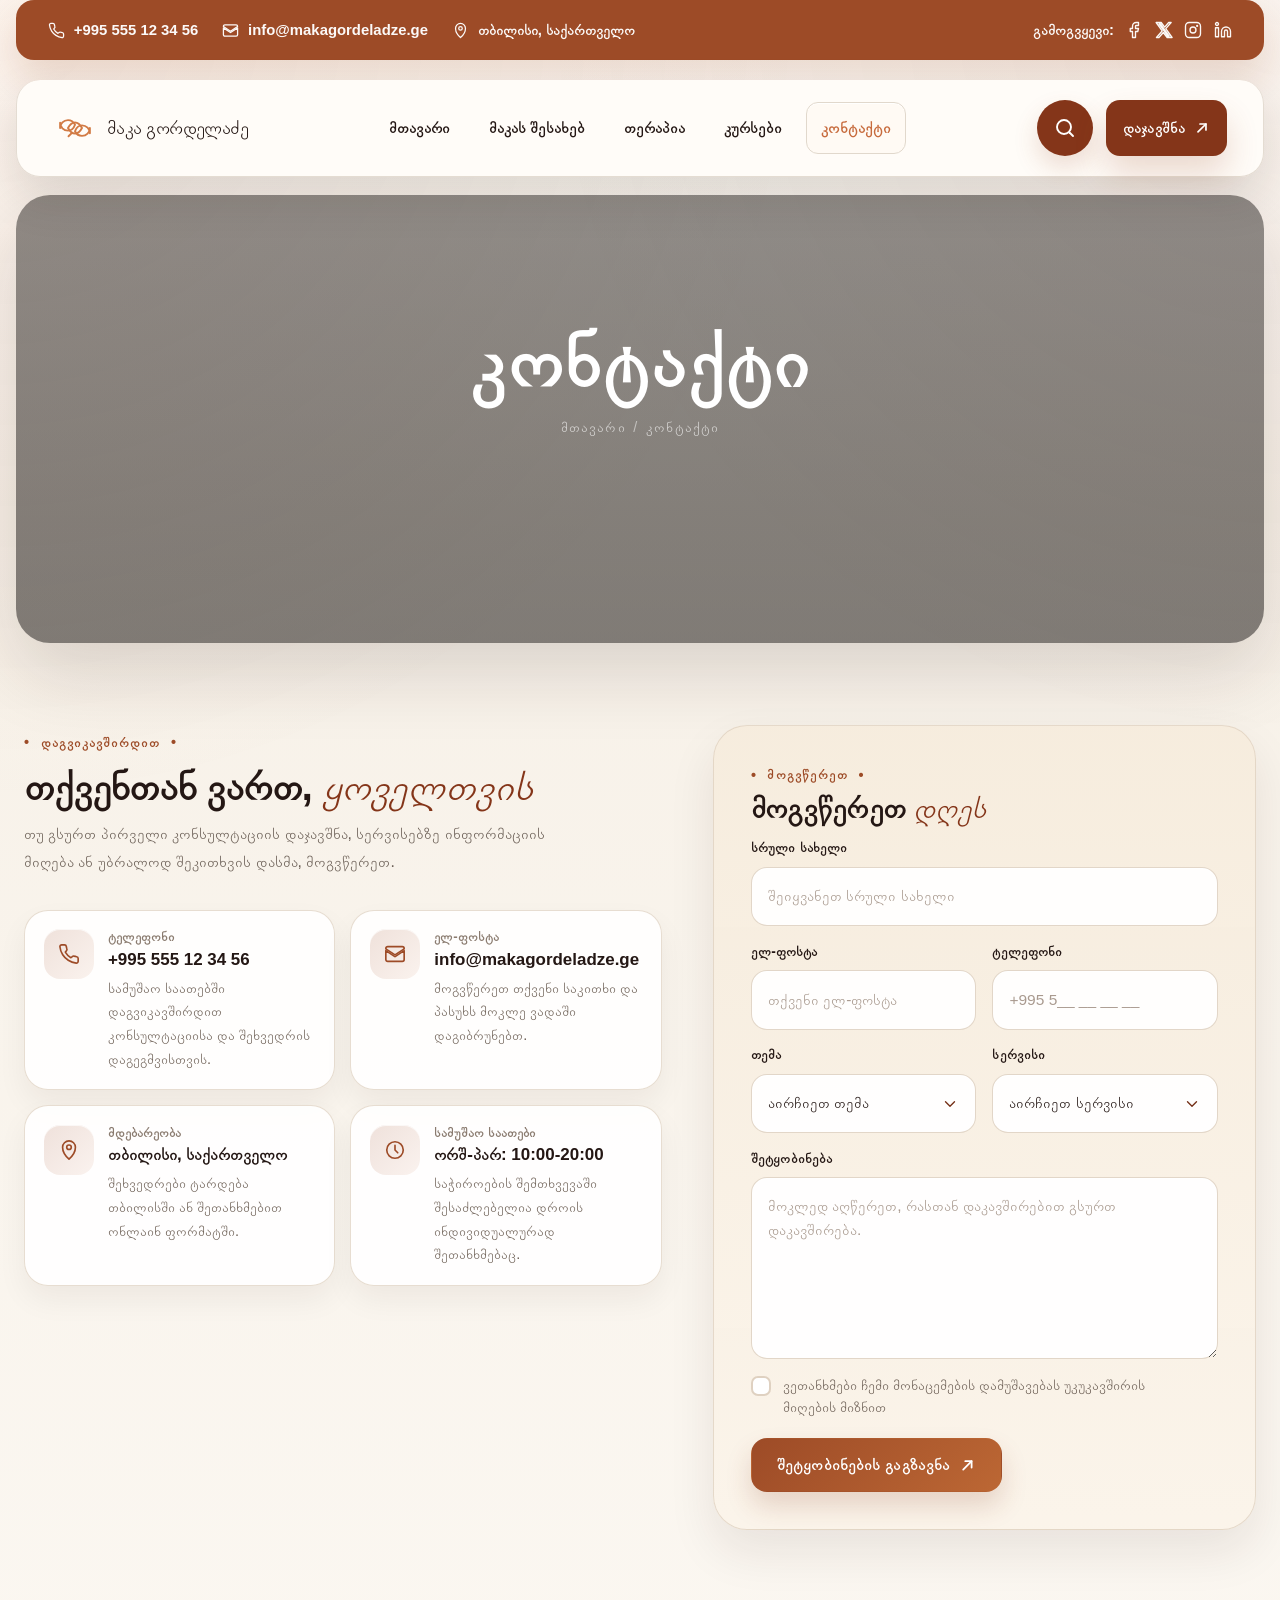
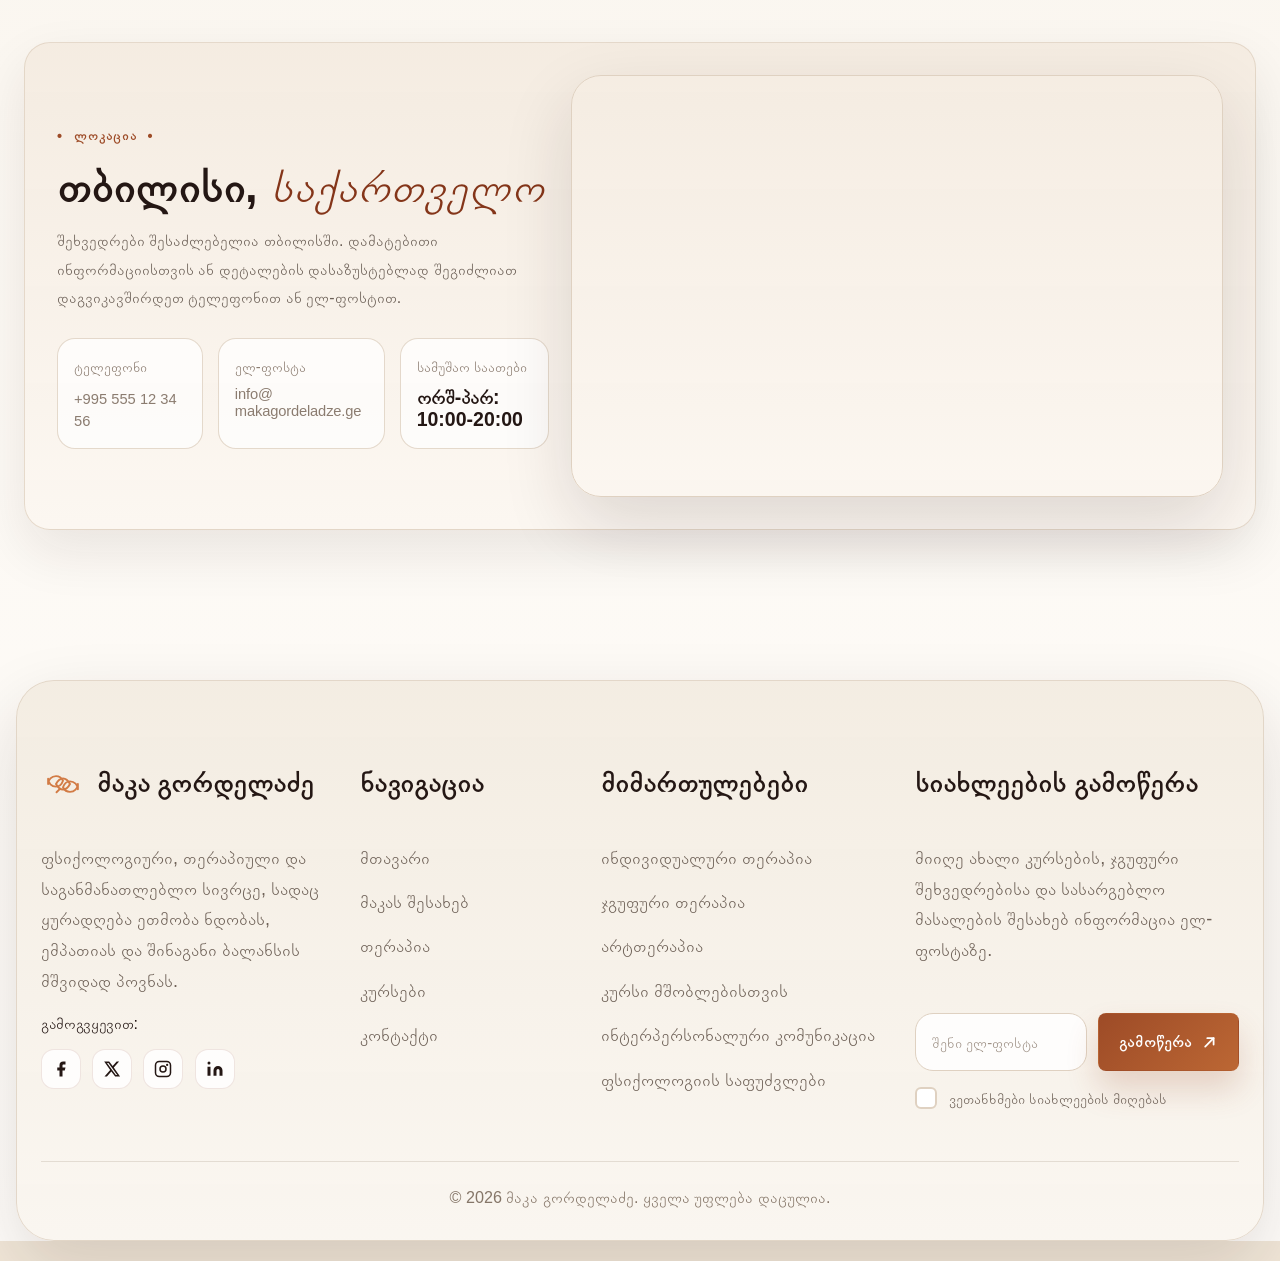
==== commit 942347d0: "Refine homepage, auth, footer, and contact experience" ====
--- a/contact.html
+++ b/contact.html
@@ -200,9 +200,9 @@
                   <span>ტელეფონი</span>
                   <a href="tel:+995555123456"><span data-latin>+995 555 12 34 56</span></a>
                 </div>
-                <div class="contact-location__fact">
+                <div class="contact-location__fact contact-location__fact--email">
                   <span>ელ-ფოსტა</span>
-                  <a href="mailto:info@makagordeladze.ge"><span data-latin>info@makagordeladze.ge</span></a>
+                  <a href="mailto:info@makagordeladze.ge"><span data-latin>info@<wbr>makagordeladze.<wbr>ge</span></a>
                 </div>
                 <div class="contact-location__fact">
                   <span>სამუშაო საათები</span>
--- a/css/redesign.css
+++ b/css/redesign.css
@@ -841,15 +841,21 @@
 
 .site-footer .social-links {
   gap: 0.7rem;
+  flex-wrap: wrap;
 }
 
 .site-footer .social-link--footer {
-  width: 42px;
-  height: 42px;
-  border-radius: 14px;
-  background: var(--color-white);
-  border-color: rgba(36, 23, 20, 0.12);
+  width: 40px;
+  height: 40px;
+  border-radius: 13px;
+  background: rgba(255, 255, 255, 0.82);
+  border-color: rgba(132, 53, 25, 0.12);
   color: var(--color-text);
+  transition:
+    background-color 0.8s ease,
+    border-color 0.8s ease,
+    color 0.8s ease,
+    transform 0.8s ease;
 }
 
 .site-footer .social-link--footer:link,
@@ -862,6 +868,7 @@
 .site-footer .social-link--footer:hover,
 .site-footer .social-link--footer:focus-visible {
   background: rgba(157, 75, 39, 0.12);
+  border-color: rgba(157, 75, 39, 0.18);
   color: var(--color-primary);
 }
 
@@ -894,37 +901,168 @@
 
 .footer__grid {
   display: grid;
-  grid-template-columns: 1.2fr 0.8fr 1fr 1.1fr;
+  --footer-action-band-height: 112px;
+  grid-template-columns: minmax(0, 1.02fr) minmax(150px, 0.74fr) minmax(240px, 1fr) minmax(0, 1.16fr);
   gap: clamp(1.5rem, 2.7vw, 3rem);
+  align-items: stretch;
 }
 
 .footer__column {
-  gap: 1.2rem;
+  display: flex;
+  flex-direction: column;
+  min-width: 0;
+  height: 100%;
+}
+
+.footer__column-head {
+  display: flex;
+  align-items: center;
+  min-height: 44px;
+  margin-bottom: 1.15rem;
+}
+
+.footer__column-head--brand {
+  gap: 0.72rem;
+}
+
+.footer__brand-mark {
+  width: 44px;
+  height: 44px;
+  display: inline-flex;
+  align-items: center;
+  justify-content: center;
+  flex: 0 0 auto;
+  color: var(--color-primary-lt);
+  text-decoration: none;
+  transition: color 0.8s ease, transform 0.8s ease;
+}
+
+.footer__brand-mark:hover,
+.footer__brand-mark:focus-visible {
+  color: var(--color-primary);
+}
+
+.footer__brand-mark svg {
+  width: 42px;
+  height: 42px;
+}
+
+.footer__brand-mark svg path {
+  fill: none;
+  stroke: currentColor;
+  stroke-width: 2.2;
+  stroke-linecap: round;
+  stroke-linejoin: round;
 }
 
 .footer__title {
   font-size: 1.75rem;
 }
 
+.footer__column-body {
+  display: grid;
+  align-content: start;
+  gap: 0.9rem;
+}
+
+.footer__column-body p {
+  margin: 0;
+}
+
+.footer__column-body--brand {
+  max-width: 31.5ch;
+}
+
+.footer__column-body--brand p,
+.footer__column-body--newsletter p {
+  line-height: 1.72;
+}
+
+.footer__column-body--newsletter {
+  max-width: 32ch;
+}
+
+.footer__links {
+  display: grid;
+  gap: 0.82rem;
+  align-content: start;
+}
+
 .footer__links a {
   color: var(--color-text-muted);
+  display: inline-flex;
+  width: fit-content;
+  white-space: nowrap;
+  transition: color 0.8s ease;
 }
 
 .footer__links a:hover {
   color: var(--color-primary);
 }
 
-.footer__contact-list {
-  display: grid;
-  gap: 0.55rem;
-}
-
-.footer__contact-list a {
-  color: var(--color-text-muted);
+.footer__column-foot {
+  margin-top: auto;
+}
+
+.footer__column-foot--social,
+.footer__column-foot--newsletter {
+  display: flex;
+  align-items: flex-start;
+  height: var(--footer-action-band-height);
+  flex: 0 0 var(--footer-action-band-height);
+}
+
+.footer__column-foot--social .social-links {
+  flex-wrap: nowrap;
+  align-self: flex-start;
+}
+
+.footer__social-stack {
+  display: inline-grid;
+  justify-items: start;
+  align-content: start;
+  gap: 0.95rem;
+  padding-top: 0.12rem;
+}
+
+.footer__social-label {
+  color: var(--color-text);
+  font-size: 1rem;
+  font-weight: 500;
+  letter-spacing: -0.02em;
+  line-height: 1.15;
+  white-space: nowrap;
+  transition: color 0.8s ease;
+}
+
+.footer__column-foot--newsletter {
+  width: 100%;
+}
+
+.footer__column-foot--newsletter .newsletter-form {
+  width: 100%;
 }
 
 .footer__bottom {
   padding: 1.3rem 0 1.8rem;
+}
+
+.footer__bottom p {
+  margin: 0;
+  font-size: 0.9em;
+}
+
+@media (max-width: 1180px) {
+  .footer__grid {
+    --footer-action-band-height: auto;
+  }
+
+  .footer__column-foot--social,
+  .footer__column-foot--newsletter {
+    height: auto;
+    flex-basis: auto;
+    margin-top: 1.35rem;
+  }
 }
 
 .newsletter-form {
@@ -3378,18 +3516,18 @@
 }
 
 body[data-page="home"] .navbar__inner {
-  padding-inline: clamp(1.2rem, 1.8vw, 1.55rem);
+  padding: 20px clamp(36px, 2.1vw, 40px);
 }
 
 body[data-page="home"] .navbar__inner,
 body[data-page="home"] .nav-layout {
-  min-height: 118px;
+  min-height: 0;
 }
 
 body[data-page="home"] .nav-layout {
   grid-template-columns: minmax(0, 1fr) auto minmax(0, 1fr);
   align-items: center;
-  gap: clamp(1.1rem, 1.8vw, 1.85rem);
+  gap: clamp(16px, 1.4vw, 24px);
 }
 
 body[data-page="home"] .nav-brand {
@@ -3400,13 +3538,13 @@
 body[data-page="home"] .nav-group--center {
   justify-content: center;
   justify-self: center;
-  gap: clamp(0.45rem, 0.9vw, 1rem);
+  gap: clamp(6px, 0.7vw, 12px);
   margin-inline: auto;
 }
 
 body[data-page="home"] .nav-link {
-  min-height: 60px;
-  padding-inline: clamp(0.92rem, 1vw, 1.24rem);
+  min-height: 52px;
+  padding-inline: clamp(14px, 0.95vw, 18px);
   border-radius: 12px;
   font-family: var(--font-family-base);
   font-size: clamp(0.98rem, 0.92vw, 1.08rem);
@@ -3419,8 +3557,8 @@
 }
 
 body[data-page="home"] .nav-search {
-  width: 64px;
-  height: 64px;
+  width: 56px;
+  height: 56px;
   border-radius: 50%;
   background: #843519;
   transform: none;
@@ -3431,12 +3569,12 @@
 
 body[data-page="home"] .nav-actions {
   justify-self: end;
-  gap: 0.95rem;
+  gap: 0.8rem;
 }
 
 body[data-page="home"] .nav-actions .btn.btn-primary {
-  min-height: 64px;
-  padding-inline: clamp(1.08rem, 1.2vw, 1.35rem);
+  min-height: 56px;
+  padding-inline: clamp(16px, 1.1vw, 20px);
   border-radius: 14px;
   background: #843519;
   transform: none;
@@ -3913,6 +4051,7 @@
   }
 
   body[data-page="home"] .audience-carousel--desktop {
+    --audience-carousel-gap: clamp(1rem, 1.6vw, 1.5rem);
     display: grid;
     gap: 1.35rem;
     max-width: 760px;
@@ -3930,15 +4069,22 @@
   body[data-page="home"] .audience-carousel__track {
     display: flex;
     gap: 0;
-    transition: transform 0.34s ease;
+    transition: transform 0.8s ease;
     will-change: transform;
   }
 
-  body[data-page="home"] .audience-carousel__slide {
-    display: grid;
-    flex: 0 0 100%;
-    grid-template-columns: repeat(2, minmax(0, 1fr));
-    gap: clamp(1rem, 1.6vw, 1.5rem);
+  body[data-page="home"] .audience-carousel--desktop .audience-carousel__track {
+    gap: var(--audience-carousel-gap);
+  }
+
+  body[data-page="home"] .audience-carousel--desktop .audience-carousel__slide {
+    display: flex;
+    flex: 0 0 calc((100% - var(--audience-carousel-gap)) / 2);
+    min-width: 0;
+  }
+
+  body[data-page="home"] .audience-carousel--desktop .audience-carousel__slide > .audience-card {
+    width: 100%;
   }
 
   body[data-page="home"] .audience-carousel .audience-card {
@@ -3974,6 +4120,9 @@
   }
 
   body[data-page="home"] .audience-carousel--desktop .audience-carousel__viewport {
+    width: calc(100% + 2.4rem);
+    margin: -0.5rem -1.2rem -1.9rem;
+    padding: 0.5rem 1.2rem 1.9rem;
     touch-action: pan-y;
     cursor: grab;
     user-select: none;
@@ -4016,9 +4165,9 @@
     background: rgba(132, 53, 25, 0.16);
     opacity: 1;
     transition:
-      width var(--transition),
-      background-color var(--transition),
-      opacity var(--transition);
+      width 0.8s ease,
+      background-color 0.8s ease,
+      opacity 0.8s ease;
   }
 
   body[data-page="home"] .audience-carousel--desktop .audience-carousel__dots .slider-dot.is-active {
@@ -4051,9 +4200,10 @@
     font-size: 1.35rem;
     box-shadow: 0 18px 30px rgba(132, 53, 25, 0.18);
     transition:
-      opacity var(--transition),
-      transform var(--transition),
-      background-color var(--transition);
+      opacity 0.8s ease,
+      transform 0.8s ease,
+      background-color 0.8s ease,
+      box-shadow 0.8s ease;
   }
 
   body[data-page="home"] .audience-carousel__arrow svg {
@@ -4479,6 +4629,8 @@
 body[data-page="home"] .testimonial-carousel__viewport {
   overflow: hidden;
   width: 100%;
+  padding: 0.35rem 0 2.05rem;
+  margin: -0.35rem 0 -2.05rem;
   touch-action: pan-y;
   cursor: grab;
 }
@@ -4502,6 +4654,9 @@
 }
 
 body[data-page="home"] .testimonial-card {
+  position: relative;
+  z-index: 0;
+  isolation: isolate;
   display: flex;
   flex-direction: column;
   min-width: 0;
@@ -4512,11 +4667,36 @@
   border: 1px solid rgba(234, 224, 214, 0.94);
   border-radius: 24px;
   background: rgba(255, 252, 248, 0.95);
-  box-shadow: 0 18px 42px rgba(75, 53, 38, 0.06);
+  box-shadow:
+    0 10px 22px rgba(75, 53, 38, 0.026),
+    0 28px 70px rgba(75, 53, 38, 0.04);
   transition:
-    transform var(--transition),
-    border-color var(--transition),
-    box-shadow var(--transition);
+    transform 0.8s ease,
+    border-color 0.8s ease,
+    box-shadow 0.8s ease,
+    background-color 0.8s ease;
+}
+
+body[data-page="home"] .testimonial-card::before {
+  content: "";
+  position: absolute;
+  inset: 18px 20px -24px;
+  z-index: -1;
+  border-radius: inherit;
+  background: radial-gradient(
+    ellipse at center,
+    rgba(128, 96, 76, 0.16) 0%,
+    rgba(128, 96, 76, 0.09) 40%,
+    rgba(128, 96, 76, 0) 78%
+  );
+  opacity: 0.52;
+  filter: blur(32px);
+  transform: translateY(10px) scale(0.96, 0.88);
+  pointer-events: none;
+  transition:
+    opacity 0.8s ease,
+    transform 0.8s ease,
+    filter 0.8s ease;
 }
 
 body[data-page="home"] .testimonial-card__content {
@@ -4646,6 +4826,133 @@
   display: none;
 }
 
+@media (min-width: 1181px) {
+  body[data-page="home"] .home-testimonials__panel {
+    padding: clamp(2rem, 3vw, 3.25rem);
+  }
+
+  body[data-page="home"] .testimonial-carousel {
+    --carousel-gap: clamp(18px, 1.45vw, 24px);
+    --testimonial-card-height: clamp(22.75rem, 24vw, 24.25rem);
+    --testimonial-right-peek: clamp(92px, 7vw, 118px);
+  }
+
+  body[data-page="home"] .home-testimonials__top {
+    gap: clamp(18px, 2.2vw, 30px);
+    margin-bottom: clamp(1.65rem, 2.8vw, 2.45rem);
+  }
+
+  body[data-page="home"] .home-testimonials__heading {
+    gap: 0.7rem;
+  }
+
+  body[data-page="home"] .testimonial-carousel__arrows {
+    gap: 0.88rem;
+  }
+
+  body[data-page="home"] .testimonial-carousel__arrow {
+    transition:
+      transform 0.8s ease,
+      filter 0.8s ease,
+      opacity 0.8s ease,
+      box-shadow 0.8s ease,
+      background-color 0.8s ease,
+      color 0.8s ease;
+  }
+
+  body[data-page="home"] .testimonial-carousel__viewport {
+    width: calc(100% + 0.72rem);
+    margin-left: -0.72rem;
+    padding-left: 0.72rem;
+  }
+
+  body[data-page="home"] .testimonial-carousel__track {
+    transition: transform 0.8s ease;
+  }
+
+  body[data-page="home"] .testimonial-carousel__track > * {
+    flex-basis: calc(
+      (100% - var(--testimonial-right-peek) - (var(--carousel-gap) * (var(--visible-count, 3) - 1))) /
+        var(--visible-count, 3)
+    );
+  }
+
+  body[data-page="home"] .testimonial-card {
+    height: var(--testimonial-card-height);
+    min-height: var(--testimonial-card-height);
+    padding: clamp(1.3rem, 1.6vw, 1.85rem);
+    border-radius: 22px;
+    box-shadow:
+      0 8px 18px rgba(75, 53, 38, 0.024),
+      0 22px 58px rgba(75, 53, 38, 0.034);
+    transition:
+      transform 0.8s ease,
+      border-color 0.8s ease,
+      box-shadow 0.8s ease,
+      background-color 0.8s ease;
+  }
+
+  body[data-page="home"] .testimonial-card::before {
+    inset: 16px 16px -22px;
+    opacity: 0.46;
+    filter: blur(28px);
+  }
+
+  body[data-page="home"] .testimonial-card__content {
+    gap: 0.74rem;
+  }
+
+  body[data-page="home"] .testimonial-card h3 {
+    font-size: clamp(1.32rem, 1.5vw, 1.72rem);
+    line-height: 1.02;
+    letter-spacing: -0.016em;
+    min-height: calc(2em * 1.02);
+  }
+
+  body[data-page="home"] .testimonial-card__quote p {
+    font-size: clamp(0.92rem, 0.94vw, 1rem);
+    line-height: 1.58;
+  }
+
+  body[data-page="home"] .testimonial-card__bottom {
+    padding-top: 1rem;
+  }
+
+  body[data-page="home"] .testimonial-card__divider {
+    margin-bottom: 1rem;
+  }
+
+  body[data-page="home"] .testimonial-card__footer {
+    gap: 0.68rem;
+  }
+
+  body[data-page="home"] .testimonial-card__avatar {
+    width: clamp(52px, 3.1vw, 60px);
+    height: clamp(52px, 3.1vw, 60px);
+  }
+
+  body[data-page="home"] .testimonial-card__identity strong {
+    font-size: clamp(1.04rem, 1.16vw, 1.28rem);
+    line-height: 1;
+  }
+
+  body[data-page="home"] .testimonial-card__identity span {
+    margin-top: 0.14rem;
+    font-size: 0.82rem;
+    line-height: 1.22;
+    min-height: 0;
+  }
+
+  body[data-page="home"] .testimonial-card__rating {
+    gap: 0.18rem;
+    font-size: 0.92rem;
+  }
+
+  body[data-page="home"] .testimonial-card__star {
+    font-size: 1.02rem;
+  }
+}
+
 body[data-page="home"] .home-courses {
   background: #fff;
 }
@@ -4680,6 +4987,11 @@
 }
 
 body[data-page="home"] .course-filter-toggle {
+  --course-filter-label-active: #9f431a;
+  --course-filter-label-inactive: #5f524a;
+  --course-filter-surface: #f1e9de;
+  --course-filter-track: #9f431a;
+  --course-filter-thumb: #ffffff;
   --switch-width: 6.3rem;
   --switch-height: 3rem;
   --thumb-size: 1.95rem;
@@ -4692,7 +5004,18 @@
   padding: 1rem 1.4rem;
   gap: clamp(0.9rem, 2vw, 1.45rem);
   border-radius: 999px;
-  background: #f7f0e5;
+  background: var(--course-filter-surface);
+  transition: background-color 0.8s ease, color 0.8s ease, transform 0.8s ease;
+}
+
+body[data-page="home"] .course-filter-toggle[data-active-filter="free"] {
+  --course-filter-label-active: #9f431a;
+  --course-filter-track: #9f431a;
+}
+
+body[data-page="home"] .course-filter-toggle[data-active-filter="paid"] {
+  --course-filter-label-active: #c76b3d;
+  --course-filter-track: #c76b3d;
 }
 
 body[data-page="home"] .course-filter-toggle__switch {
@@ -4703,8 +5026,9 @@
   padding: 0;
   border: 0;
   border-radius: 999px;
-  background: #843519;
+  background: var(--course-filter-track);
   cursor: pointer;
+  transition: background-color 0.8s ease, color 0.8s ease, transform 0.8s ease;
 }
 
 body[data-page="home"] .course-filter-toggle__thumb {
@@ -4714,9 +5038,9 @@
   width: var(--thumb-size);
   height: var(--thumb-size);
   border-radius: 50%;
-  background: #fff;
+  background: var(--course-filter-thumb);
   transform: translateY(-50%);
-  transition: transform 0.32s ease;
+  transition: transform 0.8s ease, background-color 0.8s ease, box-shadow 0.8s ease;
   pointer-events: none;
 }
 
@@ -4738,15 +5062,12 @@
   border: 0;
   border-radius: 999px;
   background: transparent;
-  color: rgba(36, 23, 20, 0.68);
+  color: var(--course-filter-label-inactive);
   font-size: clamp(1.18rem, 1.45vw, 1.4rem);
   font-weight: 600;
   line-height: 1;
   text-align: center;
-  transition:
-    color var(--transition),
-    opacity var(--transition),
-    transform var(--transition);
+  transition: color 0.8s ease, opacity 0.8s ease, transform 0.8s ease;
 }
 
 body[data-page="home"] .course-filter-toggle [data-home-course-filter]:first-of-type {
@@ -4758,8 +5079,18 @@
 }
 
 body[data-page="home"] .course-filter-toggle [data-home-course-filter].is-active {
-  color: #9d4b27;
-  font-weight: 700;
+  color: var(--course-filter-label-active);
+}
+
+body[data-page="home"] .course-filter-toggle[data-active-filter="free"] [data-home-course-filter="free"],
+body[data-page="home"] .course-filter-toggle[data-active-filter="paid"] [data-home-course-filter="paid"] {
+  color: var(--course-filter-label-active);
+}
+
+body[data-page="home"] .course-filter-toggle[data-active-filter="free"] [data-home-course-filter="paid"],
+body[data-page="home"] .course-filter-toggle[data-active-filter="paid"] [data-home-course-filter="free"] {
+  color: var(--course-filter-label-inactive);
+  font-weight: 600;
 }
 
 body[data-page="home"] .course-filter-toggle [data-home-course-filter]:focus-visible {
@@ -4771,6 +5102,24 @@
 body[data-page="home"] .course-filter-toggle__switch:focus-visible {
   outline: none;
   box-shadow: 0 0 0 3px rgba(132, 53, 25, 0.12);
+}
+
+@media (min-width: 1181px) {
+  body[data-page="home"] .course-filter-toggle {
+    --switch-width: 5.25rem;
+    --switch-height: 2.6rem;
+    --thumb-size: 1.58rem;
+    --thumb-inset: 0.44rem;
+    width: min(100%, 21.85rem);
+    margin-bottom: clamp(2.2rem, 3vw, 3rem);
+    padding: 0.82rem 1.02rem;
+    gap: clamp(0.68rem, 1vw, 0.9rem);
+  }
+
+  body[data-page="home"] .course-filter-toggle [data-home-course-filter] {
+    min-height: calc(var(--switch-height) + 0.18rem);
+    font-size: clamp(1.05rem, 1.08vw, 1.18rem);
+  }
 }
 
 body[data-page="home"] .course-package-grid {
@@ -4891,7 +5240,9 @@
   font-size: clamp(2.5rem, 4vw, 4.3rem);
   line-height: 0.9;
   letter-spacing: -0.03em;
-  transition: color 0.8s ease;
+  font-variant-numeric: lining-nums tabular-nums;
+  font-feature-settings: "lnum" 1, "tnum" 1;
+  transition: color 0.8s ease, transform 0.8s ease;
 }
 
 body[data-page="home"] .course-package-card__price span {
@@ -4916,13 +5267,21 @@
 }
 
 body[data-page="home"] .course-package-card__price--free {
-  align-items: flex-start;
-  flex-direction: column;
-  gap: 0.08rem;
+  --paid-price-amount-height: clamp(1.82rem, 2.46vw, 2.34rem);
+  display: grid;
+  justify-items: start;
+  align-content: start;
+  grid-template-rows: minmax(var(--paid-price-amount-height), auto) auto;
+  row-gap: 0.08rem;
   margin: 1.6rem 0 1.28rem;
 }
 
 body[data-page="home"] .course-package-card__price--free strong {
+  display: inline-flex;
+  align-items: flex-end;
+  align-self: end;
+  min-inline-size: 4.05ch;
+  min-block-size: var(--paid-price-amount-height);
   color: #9d4b27;
   font-size: clamp(1.58rem, 2.2vw, 2.08rem);
   line-height: 1.12;
@@ -5076,11 +5435,11 @@
 }
 
 body[data-page="home"] .course-package-card--communication .course-package-card__price {
-  margin: 1.62rem 0 1.22rem;
+  margin: 1.6rem 0 1.28rem;
 }
 
 body[data-page="home"] .course-package-card--communication .course-package-card__price strong {
-  font-size: clamp(2.22rem, 3.45vw, 3.7rem);
+  font-size: clamp(1.64rem, 2.28vw, 2.14rem);
 }
 
 body[data-page="home"] .course-package-card--featured {
@@ -5173,6 +5532,144 @@
   margin-bottom: 1.1rem;
 }
 
+@media (min-width: 1181px) {
+  body[data-page="home"] .course-package-card,
+  body[data-page="home"] .course-package-card__icon,
+  body[data-page="home"] .course-package-card h3,
+  body[data-page="home"] .course-package-card__summary,
+  body[data-page="home"] .course-package-card__price strong,
+  body[data-page="home"] .course-package-card__price span,
+  body[data-page="home"] .course-package-card__divider,
+  body[data-page="home"] .course-package-card__feature-marker,
+  body[data-page="home"] .course-package-card__feature-label,
+  body[data-page="home"] .course-package-card__feature-meta,
+  body[data-page="home"] .course-package-card__cta.btn,
+  body[data-page="home"] .course-package-card__cta .btn-arrow,
+  body[data-page="home"] .badge-free,
+  body[data-page="home"] .badge-paid {
+    transition: 0.8s ease;
+  }
+
+  body[data-page="home"] .course-package-card {
+    min-height: 0;
+    padding: clamp(1.75rem, 1.9vw, 2.1rem);
+  }
+
+  body[data-page="home"] .course-package-card__icon {
+    width: 72px;
+    height: 72px;
+    margin-bottom: 1.08rem;
+  }
+
+  body[data-page="home"] .badge-free,
+  body[data-page="home"] .badge-paid {
+    height: 32px;
+    padding: 0 14px;
+  }
+
+  body[data-page="home"] .course-package-card .badge-free,
+  body[data-page="home"] .course-package-card .badge-paid {
+    margin-bottom: 0.9rem;
+  }
+
+  body[data-page="home"] .course-package-card h3 {
+    margin-bottom: 0.72rem;
+    font-size: clamp(1.8rem, 2.2vw, 2.46rem);
+    line-height: 0.98;
+  }
+
+  body[data-page="home"] .course-package-card--communication h3 {
+    font-size: clamp(1.62rem, 1.95vw, 2.12rem);
+    line-height: 1.02;
+  }
+
+  body[data-page="home"] .course-package-card__summary {
+    font-size: 0.96rem;
+    line-height: 1.54;
+  }
+
+  body[data-page="home"] .course-package-card__price {
+    gap: 0.42rem;
+    margin: 1.28rem 0 0.96rem;
+  }
+
+  body[data-page="home"] .course-package-card[data-home-course-card="free"] .course-package-card__price {
+    row-gap: 0.28rem;
+  }
+
+  body[data-page="home"] .course-package-card__price span {
+    font-size: 0.94rem;
+    line-height: 1.18;
+  }
+
+  body[data-page="home"] .course-package-card[data-home-course-card="free"] .course-package-card__price strong {
+    font-size: clamp(1.72rem, 2.2vw, 2.08rem);
+    line-height: 1.02;
+  }
+
+  body[data-page="home"] .course-package-card[data-home-course-card="free"] .course-package-card__price span {
+    font-size: 0.84rem;
+    line-height: 1.14;
+  }
+
+  body[data-page="home"] .course-package-card__price--free {
+    --paid-price-amount-height: clamp(1.62rem, 2.18vw, 2.04rem);
+    row-gap: 0.04rem;
+    margin: 1.22rem 0 0.94rem;
+  }
+
+  body[data-page="home"] .course-package-card__price--free strong {
+    font-size: clamp(1.5rem, 2.02vw, 1.92rem);
+    line-height: 1.08;
+  }
+
+  body[data-page="home"] .course-package-card__price--free span {
+    font-size: 0.84rem;
+    line-height: 1.08;
+  }
+
+  body[data-page="home"] .course-package-card--communication .course-package-card__price {
+    margin: 1.22rem 0 0.94rem;
+  }
+
+  body[data-page="home"] .course-package-card--communication .course-package-card__price strong {
+    font-size: clamp(1.55rem, 2.1vw, 1.98rem);
+  }
+
+  body[data-page="home"] .course-package-card__divider {
+    margin-bottom: 1.2rem;
+  }
+
+  body[data-page="home"] .course-package-card__features {
+    gap: 0.82rem;
+    margin-bottom: 1.45rem;
+  }
+
+  body[data-page="home"] .course-package-card__features li {
+    gap: 0.76rem;
+  }
+
+  body[data-page="home"] .course-package-card__feature-marker {
+    width: 28px;
+    height: 28px;
+    font-size: 0.88rem;
+  }
+
+  body[data-page="home"] .course-package-card__feature-label {
+    font-size: 1.02rem;
+    line-height: 1.18;
+  }
+
+  body[data-page="home"] .course-package-card__feature-meta {
+    font-size: 0.92rem;
+    line-height: 1.18;
+  }
+
+  body[data-page="home"] .course-package-card__cta.btn {
+    min-height: 56px;
+  }
+}
+
 @media (hover: hover) and (pointer: fine) {
   body[data-page="home"] .testimonial-carousel__arrow:hover:not(:disabled),
   body[data-page="home"] .testimonial-carousel__arrow:focus-visible:not(:disabled) {
@@ -5182,9 +5679,17 @@
   }
 
   body[data-page="home"] .testimonial-card:hover {
-    transform: translateY(-4px);
+    transform: translateY(-3px);
     border-color: rgba(196, 106, 58, 0.22);
-    box-shadow: 0 26px 52px rgba(75, 53, 38, 0.1);
+    box-shadow:
+      0 12px 26px rgba(75, 53, 38, 0.03),
+      0 34px 84px rgba(75, 53, 38, 0.048);
+  }
+
+  body[data-page="home"] .testimonial-card:hover::before {
+    opacity: 0.58;
+    filter: blur(36px);
+    transform: translateY(12px) scale(0.98, 0.9);
   }
 
   body[data-page="home"] .course-package-card--soft:hover {
@@ -5335,14 +5840,19 @@
 }
 
 body[data-page="home"] .footer__grid {
-  grid-template-columns: 1.2fr 0.72fr 0.95fr 1.25fr;
-  gap: clamp(2rem, 5vw, 6rem);
+  --footer-action-band-height: 116px;
+  grid-template-columns: minmax(0, 1fr) minmax(150px, 0.7fr) minmax(255px, 1fr) minmax(0, 1.18fr);
+  gap: clamp(1.8rem, 4.4vw, 5rem);
 }
 
 body[data-page="home"] .footer__bottom {
   border-top: 1px solid rgba(132, 53, 25, 0.16);
   padding-top: 2.1rem;
   text-align: center;
+}
+
+body[data-page="home"] .footer__column-body--brand {
+  max-width: 32ch;
 }
 
 body[data-page="home"] .newsletter-form__row input {
@@ -5894,7 +6404,7 @@
   body[data-page="home"] .audience-carousel__track {
     display: flex;
     gap: 0;
-    transition: transform 0.34s ease;
+    transition: transform 0.8s ease;
     will-change: transform;
   }
 
@@ -5979,9 +6489,9 @@
     background: rgba(132, 53, 25, 0.16);
     opacity: 1;
     transition:
-      width var(--transition),
-      background-color var(--transition),
-      opacity var(--transition);
+      width 0.8s ease,
+      background-color 0.8s ease,
+      opacity 0.8s ease;
   }
 
   body[data-page="home"] .audience-carousel__dots .slider-dot.is-active {
@@ -6007,9 +6517,10 @@
     font-size: 1.25rem;
     box-shadow: 0 16px 28px rgba(132, 53, 25, 0.16);
     transition:
-      opacity var(--transition),
-      transform var(--transition),
-      background-color var(--transition);
+      opacity 0.8s ease,
+      transform 0.8s ease,
+      background-color 0.8s ease,
+      box-shadow 0.8s ease;
   }
 
   body[data-page="home"] .audience-carousel__arrow:disabled {
@@ -6267,11 +6778,11 @@
   }
 
   body[data-page="home"] .course-package-card--communication .course-package-card__price {
-    margin: 1.3rem 0 1.02rem;
+    margin: 1.28rem 0 0.98rem;
   }
 
   body[data-page="home"] .course-package-card--communication .course-package-card__price strong {
-    font-size: clamp(1.96rem, 10.2vw, 2.78rem);
+    font-size: clamp(1.38rem, 6.4vw, 1.78rem);
   }
 
   body[data-page="home"] .course-package-card__price span {
@@ -6284,7 +6795,8 @@
   }
 
   body[data-page="home"] .course-package-card__price--free {
-    gap: 0.06rem;
+    --paid-price-amount-height: clamp(1.46rem, 6.65vw, 1.86rem);
+    row-gap: 0.06rem;
     margin: 1.28rem 0 0.98rem;
   }
 
@@ -8365,12 +8877,30 @@
   border-radius: 18px;
   border-color: rgba(223, 209, 193, 0.92);
   background: rgba(255, 255, 255, 0.96);
+  transition:
+    border-color 0.8s ease,
+    box-shadow 0.8s ease,
+    background-color 0.8s ease,
+    color 0.8s ease;
 }
 
 body[data-page="login"] .auth-form--login input:focus {
   border-color: rgba(var(--login-accent-rgb), 0.34);
   box-shadow: 0 0 0 4px rgba(var(--login-accent-rgb), 0.1);
   background: var(--color-white);
+}
+
+body[data-page="login"] .auth-form--login input::placeholder,
+body[data-page="register"] .auth-form--login input::placeholder {
+  color: #ac9d90;
+  font-size: 0.92em;
+  line-height: 1.25;
+  opacity: 1;
+}
+
+body[data-page="login"] .auth-form--login .error-text:empty,
+body[data-page="register"] .auth-form--login .error-text:empty {
+  display: none;
 }
 
 body[data-page="login"] .field-control--password input {
@@ -8389,7 +8919,10 @@
 body[data-page="login"] .auth-form__secondary {
   display: flex;
   justify-content: flex-end;
-  margin-top: -0.05rem;
+  align-items: center;
+  margin-top: -0.16rem;
+  margin-bottom: 0.14rem;
+  padding-right: 0.1rem;
 }
 
 body[data-page="login"] .auth-status {
@@ -8398,7 +8931,7 @@
 }
 
 body[data-page="login"] .auth-form__actions--login {
-  margin-top: 0.18rem;
+  margin-top: 0.12rem;
 }
 
 body[data-page="login"] .auth-submit {
@@ -8406,10 +8939,15 @@
   min-height: 60px;
   border-radius: 18px;
   box-shadow: 0 18px 34px rgba(var(--login-accent-rgb), 0.18);
+  transition:
+    background-color 0.8s ease,
+    color 0.8s ease,
+    box-shadow 0.8s ease,
+    transform 0.8s ease;
 }
 
 body[data-page="login"] .divider-text--login {
-  margin: 0.18rem 0 0.08rem;
+  margin: 0.42rem 0 0.16rem;
 }
 
 body[data-page="login"] .divider-text--login span {
@@ -8427,6 +8965,11 @@
   border: 1px solid rgba(223, 209, 193, 0.92);
   background: rgba(255, 255, 255, 0.96);
   box-shadow: none;
+  transition:
+    border-color 0.8s ease,
+    background-color 0.8s ease,
+    box-shadow 0.8s ease,
+    transform 0.8s ease;
 }
 
 body[data-page="login"] .google-btn--login:hover,
@@ -8463,12 +9006,13 @@
 body[data-page="login"] .auth-secondary-links {
   display: grid;
   justify-items: center;
-  gap: 0.72rem;
-  margin-top: 1.25rem;
+  gap: 0.52rem;
+  margin-top: 1rem;
 }
 
 body[data-page="login"] .auth-inline-links {
   font-size: 0.96rem;
+  line-height: 1.35;
 }
 
 body[data-page="login"] .auth-inline-links strong {
@@ -8483,8 +9027,9 @@
 body[data-page="login"] .auth-forgot-link--inline {
   display: inline-flex;
   align-items: center;
-  line-height: 1.35;
+  line-height: 1.28;
   text-align: right;
+  transition: color 0.8s ease, opacity 0.8s ease, transform 0.8s ease;
 }
 
 body[data-page="login"] .auth-forgot-link:hover,
@@ -8835,6 +9380,11 @@
   gap: 1rem;
 }
 
+body[data-page="register"] .auth-form__row--identity {
+  display: grid;
+  gap: 1rem;
+}
+
 body[data-page="register"] .auth-form--login .field {
   gap: 0.5rem;
 }
@@ -8853,6 +9403,11 @@
   border-radius: 18px;
   border-color: rgba(223, 209, 193, 0.92);
   background: rgba(255, 255, 255, 0.96);
+  transition:
+    border-color 0.8s ease,
+    box-shadow 0.8s ease,
+    background-color 0.8s ease,
+    color 0.8s ease;
 }
 
 body[data-page="register"] .auth-form--login input:focus {
@@ -9073,6 +9628,238 @@
 
   body[data-page="register"] .auth-copy p {
     font-size: 0.96rem;
+  }
+}
+
+@media (min-width: 961px) {
+  body[data-page="login"] .auth-page,
+  body[data-page="register"] .auth-page {
+    padding: clamp(0.4rem, 0.9vw, 0.78rem) 0 clamp(2.5rem, 4vw, 3.35rem);
+  }
+
+  body[data-page="login"] .auth-page .container,
+  body[data-page="register"] .auth-page .container {
+    width: min(calc(100% - 28px), 1240px);
+  }
+
+  body[data-page="login"] .auth-login-wrap,
+  body[data-page="register"] .auth-login-wrap {
+    min-height: min(660px, calc(100vh - 188px));
+    justify-items: center;
+    align-items: start;
+  }
+
+  body[data-page="login"] .auth-card--login,
+  body[data-page="register"] .auth-card--login {
+    width: min(100%, 500px);
+    padding: clamp(1.1rem, 1.5vw, 1.45rem);
+    border-radius: 30px;
+  }
+
+  body[data-page="login"] .auth-header--login,
+  body[data-page="register"] .auth-header--login {
+    gap: 1.05rem;
+    margin-bottom: 1.15rem;
+  }
+
+  body[data-page="login"] .auth-brand--compact,
+  body[data-page="register"] .auth-brand--compact {
+    gap: 0.72rem;
+  }
+
+  body[data-page="login"] .auth-brand--compact .auth-brand__mark,
+  body[data-page="register"] .auth-brand--compact .auth-brand__mark {
+    width: 44px;
+    height: 44px;
+    border-radius: 14px;
+  }
+
+  body[data-page="login"] .auth-brand--compact .auth-brand__mark svg,
+  body[data-page="register"] .auth-brand--compact .auth-brand__mark svg {
+    width: 27px;
+    height: 27px;
+  }
+
+  body[data-page="login"] .auth-brand__copy,
+  body[data-page="register"] .auth-brand__copy {
+    gap: 0.08rem;
+  }
+
+  body[data-page="login"] .auth-brand__copy strong,
+  body[data-page="register"] .auth-brand__copy strong {
+    font-size: 0.98rem;
+  }
+
+  body[data-page="login"] .auth-brand__copy span,
+  body[data-page="register"] .auth-brand__copy span {
+    font-size: 0.84rem;
+    line-height: 1.22;
+  }
+
+  body[data-page="login"] .auth-copy,
+  body[data-page="register"] .auth-copy {
+    gap: 0.58rem;
+  }
+
+  body[data-page="login"] .auth-copy h1,
+  body[data-page="register"] .auth-copy h1 {
+    margin: 0.04rem 0 0.12rem;
+    font-size: clamp(1.92rem, 3vw, 2.28rem);
+  }
+
+  body[data-page="login"] .auth-copy p,
+  body[data-page="register"] .auth-copy p {
+    max-width: 32ch;
+    font-size: 0.96rem;
+    line-height: 1.5;
+  }
+
+  body[data-page="login"] .auth-form--login,
+  body[data-page="register"] .auth-form--login {
+    gap: 0.8rem;
+  }
+
+  body[data-page="login"] .auth-form--login .field,
+  body[data-page="register"] .auth-form--login .field {
+    gap: 0.34rem;
+  }
+
+  body[data-page="login"] .auth-form--login .field-label,
+  body[data-page="register"] .auth-form--login .field-label {
+    font-size: 0.94rem;
+    line-height: 1.25;
+  }
+
+  body[data-page="register"] .auth-form__row--identity {
+    display: grid;
+    grid-template-columns: repeat(2, minmax(0, 1fr));
+    gap: 0.82rem;
+    align-items: start;
+  }
+
+  body[data-page="register"] .auth-form__row--identity > .field {
+    min-width: 0;
+  }
+
+  body[data-page="login"] .auth-form--login input,
+  body[data-page="register"] .auth-form--login input {
+    min-height: 54px;
+    padding: 0.82rem 1rem;
+    border-radius: 16px;
+  }
+
+  body[data-page="login"] .field-control--password input,
+  body[data-page="register"] .field-control--password input {
+    padding-right: 3.7rem;
+  }
+
+  body[data-page="login"] .field-control--password .password-toggle,
+  body[data-page="register"] .field-control--password .password-toggle {
+    right: 8px;
+    width: 38px;
+    height: 38px;
+    border-radius: 12px;
+    transition: background-color 0.8s ease, color 0.8s ease, transform 0.8s ease;
+  }
+
+  body[data-page="login"] .auth-form__secondary {
+    margin-top: -0.12rem;
+    margin-bottom: 0.18rem;
+    padding-right: 0.12rem;
+  }
+
+  body[data-page="login"] .auth-forgot-link {
+    font-size: 0.9rem;
+  }
+
+  body[data-page="login"] .auth-status,
+  body[data-page="register"] .auth-status {
+    min-height: 1rem;
+    margin-top: 0;
+  }
+
+  body[data-page="login"] .auth-form__actions--login,
+  body[data-page="register"] .auth-form__actions--login {
+    margin-top: 0.04rem;
+  }
+
+  body[data-page="login"] .auth-form__actions--login {
+    margin-top: 0.16rem;
+  }
+
+  body[data-page="login"] .auth-submit,
+  body[data-page="register"] .auth-submit {
+    min-height: 54px;
+    border-radius: 16px;
+    transition: background-color 0.8s ease, color 0.8s ease, box-shadow 0.8s ease, transform 0.8s ease;
+  }
+
+  body[data-page="login"] .divider-text--login,
+  body[data-page="register"] .divider-text--login {
+    gap: 0.68rem;
+    margin: 0.04rem 0;
+    font-size: 0.84rem;
+  }
+
+  body[data-page="login"] .divider-text--login {
+    margin: 0.38rem 0 0.14rem;
+  }
+
+  body[data-page="login"] .google-btn--login,
+  body[data-page="register"] .google-btn--login {
+    min-height: 54px;
+    gap: 0.8rem;
+    padding: 0.82rem 1rem;
+    border-radius: 16px;
+    transition: border-color 0.8s ease, background-color 0.8s ease, box-shadow 0.8s ease, transform 0.8s ease;
+  }
+
+  body[data-page="login"] .auth-secondary-links,
+  body[data-page="register"] .auth-secondary-links {
+    gap: 0.55rem;
+    margin-top: 0.92rem;
+  }
+
+  body[data-page="login"] .auth-secondary-links {
+    margin-top: 0.82rem;
+  }
+
+  body[data-page="login"] .auth-inline-links,
+  body[data-page="register"] .auth-inline-links {
+    font-size: 0.93rem;
+  }
+
+  body[data-page="login"] .auth-demo--login {
+    margin-top: 0.95rem;
+    border-radius: 20px;
+  }
+
+  body[data-page="login"] .auth-demo--login summary {
+    padding: 0.88rem 1rem;
+    font-size: 0.94rem;
+    transition: background-color 0.8s ease, color 0.8s ease;
+  }
+
+  body[data-page="login"] .auth-demo__body {
+    gap: 0.72rem;
+    padding: 0 1rem 1rem;
+  }
+
+  body[data-page="login"] .auth-demo__actions {
+    gap: 0.5rem;
+    padding-top: 0.05rem;
+  }
+
+  body[data-page="login"] .auth-demo__action {
+    min-height: 38px;
+    padding: 0.52rem 0.84rem;
+    font-size: 0.86rem;
+    transition: border-color 0.8s ease, background-color 0.8s ease, color 0.8s ease, transform 0.8s ease;
+  }
+
+  body[data-page="login"] .auth-demo--login .help-text {
+    font-size: 0.84rem;
+    line-height: 1.5;
   }
 }
 
@@ -9905,14 +10692,16 @@
 
 body[data-page="contact"] .contact-location__facts {
   display: grid;
-  grid-template-columns: repeat(3, minmax(0, 1fr));
+  grid-template-columns: minmax(0, 0.98fr) minmax(0, 1.12fr) minmax(0, 1fr);
   gap: 0.9rem;
   margin-top: 0.45rem;
 }
 
 body[data-page="contact"] .contact-location__fact {
   display: grid;
+  min-width: 0;
   gap: 0.35rem;
+  align-content: start;
   padding: 1rem 1rem 1.05rem;
   border: 1px solid rgba(223, 209, 193, 0.82);
   border-radius: 18px;
@@ -9926,9 +10715,24 @@
 
 body[data-page="contact"] .contact-location__fact a,
 body[data-page="contact"] .contact-location__fact strong {
+  display: block;
+  min-width: 0;
   color: var(--color-text);
   font-size: 1.22rem;
   line-height: 1.15;
+}
+
+body[data-page="contact"] .contact-location__fact--email a {
+  font-size: clamp(1.04rem, 1.02vw, 1.12rem);
+  line-height: 1.18;
+  letter-spacing: -0.01em;
+}
+
+body[data-page="contact"] .contact-location__fact--email a span[data-latin] {
+  display: block;
+  max-width: 100%;
+  overflow-wrap: normal;
+  word-break: normal;
 }
 
 body[data-page="contact"] .contact-location__fact a:hover {
@@ -10716,17 +11520,17 @@
 
 body[data-page]:not([data-page="home"]) .navbar__inner,
 body[data-page]:not([data-page="home"]) .nav-layout {
-  min-height: 118px;
+  min-height: 0;
 }
 
 body[data-page]:not([data-page="home"]) .navbar__inner {
-  padding-inline: clamp(1.2rem, 1.8vw, 1.55rem);
+  padding: 20px clamp(36px, 2.1vw, 40px);
 }
 
 body[data-page]:not([data-page="home"]) .nav-layout {
   grid-template-columns: minmax(0, 1fr) auto minmax(0, 1fr);
   align-items: center;
-  gap: clamp(1.1rem, 1.8vw, 1.85rem);
+  gap: clamp(16px, 1.4vw, 24px);
 }
 
 body[data-page]:not([data-page="home"]) .nav-brand {
@@ -10759,14 +11563,14 @@
 body[data-page]:not([data-page="home"]) .nav-group--center {
   justify-content: center;
   justify-self: center;
-  gap: clamp(0.45rem, 0.9vw, 1rem);
+  gap: clamp(6px, 0.7vw, 12px);
   margin-inline: auto;
 }
 
 body[data-page]:not([data-page="home"]) .nav-link,
 body[data-page]:not([data-page="home"]) .nav-link--dropdown {
-  min-height: 60px;
-  padding-inline: clamp(0.92rem, 1vw, 1.24rem);
+  min-height: 52px;
+  padding-inline: clamp(14px, 0.95vw, 18px);
   border-radius: 12px;
   font-family: var(--font-family-base);
   font-size: clamp(0.98rem, 0.92vw, 1.08rem);
@@ -10784,7 +11588,7 @@
 
 body[data-page]:not([data-page="home"]) .nav-link.is-active,
 body[data-page]:not([data-page="home"]) .nav-link--dropdown.is-active {
-  padding-inline: clamp(0.92rem, 1vw, 1.24rem);
+  padding-inline: clamp(14px, 0.95vw, 18px);
   border-radius: 12px;
   border-color: #e1d8cc;
   background: #fffaf4;
@@ -10798,12 +11602,12 @@
 
 body[data-page]:not([data-page="home"]) .nav-actions {
   justify-self: end;
-  gap: 0.95rem;
+  gap: 0.8rem;
 }
 
 body[data-page]:not([data-page="home"]) .nav-search {
-  width: 64px;
-  height: 64px;
+  width: 56px;
+  height: 56px;
   border-radius: 50%;
   background: #843519;
   color: var(--color-white);
@@ -10831,8 +11635,8 @@
 }
 
 body[data-page]:not([data-page="home"]) .nav-actions .btn.btn-primary {
-  min-height: 64px;
-  padding-inline: clamp(1.08rem, 1.2vw, 1.35rem);
+  min-height: 56px;
+  padding-inline: clamp(16px, 1.1vw, 20px);
   border-radius: 14px;
   background: #843519;
   box-shadow: 0 18px 32px rgba(157, 75, 39, 0.2);
